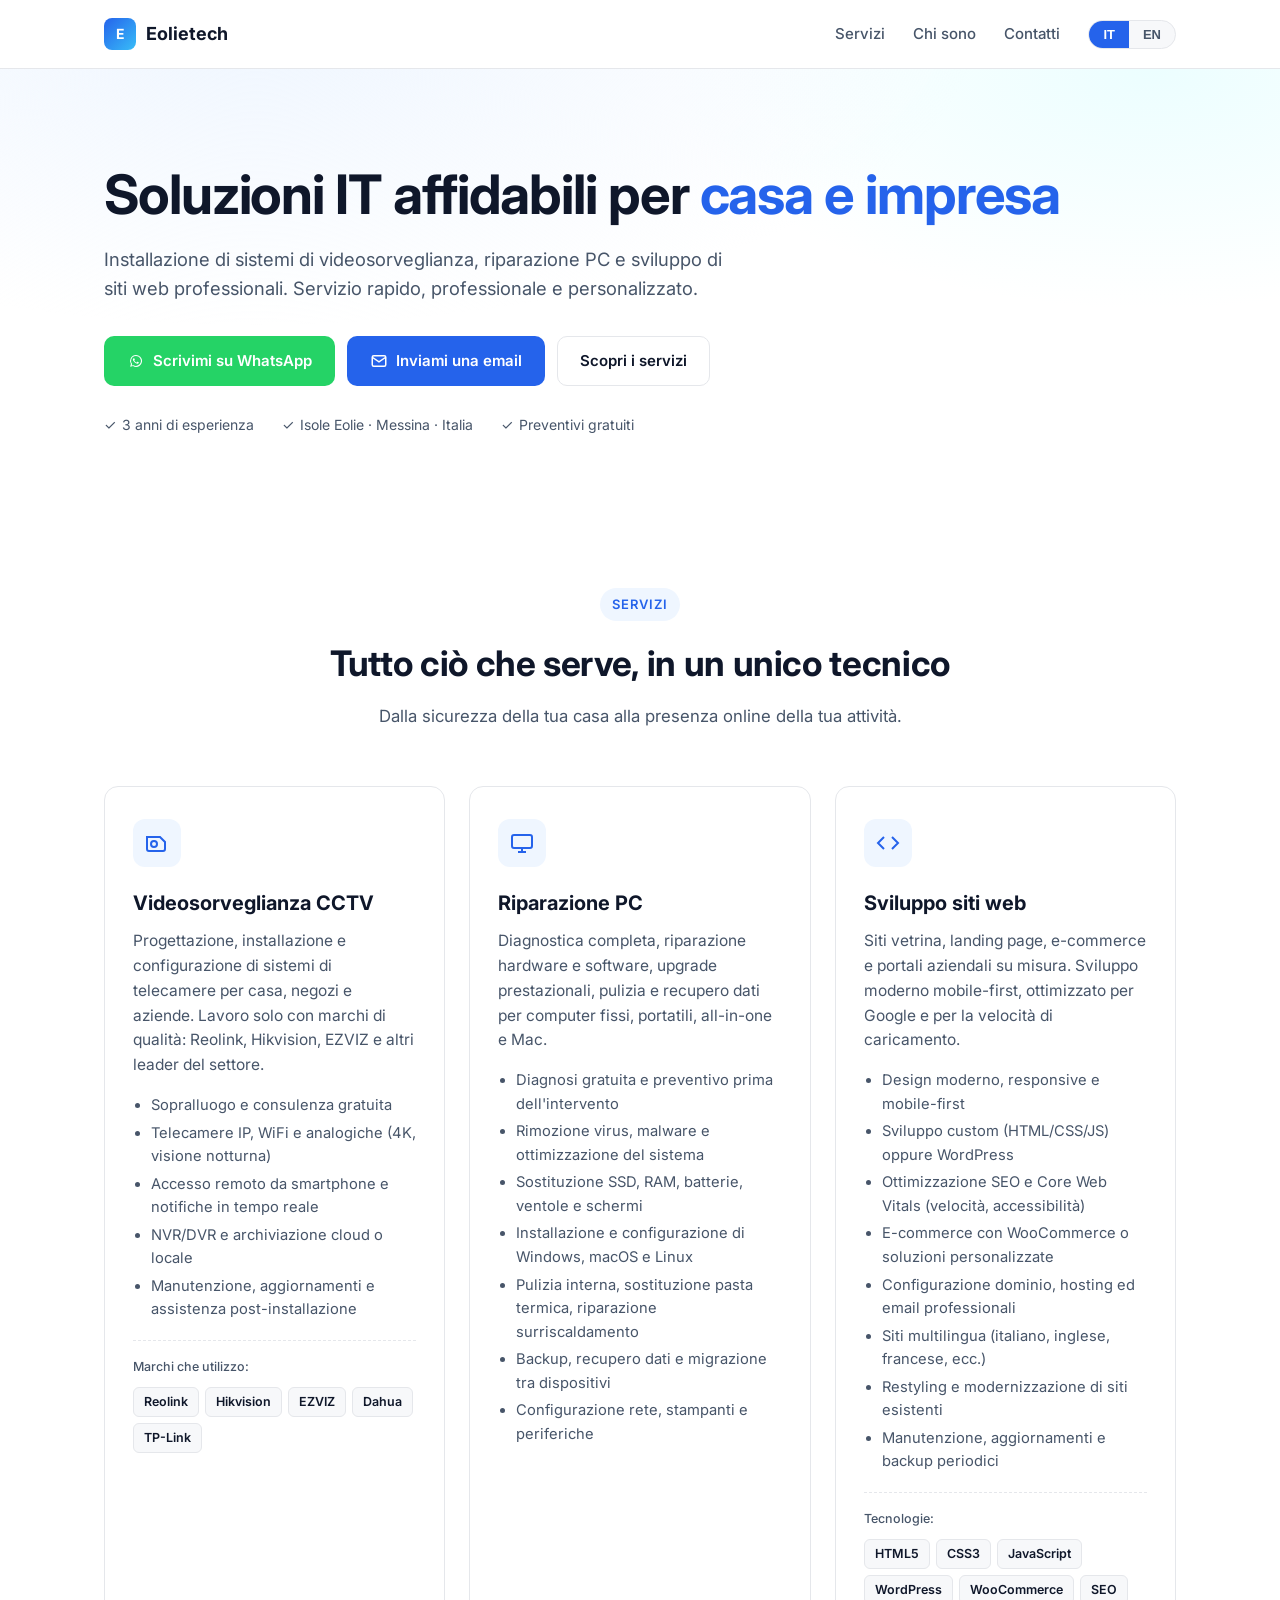
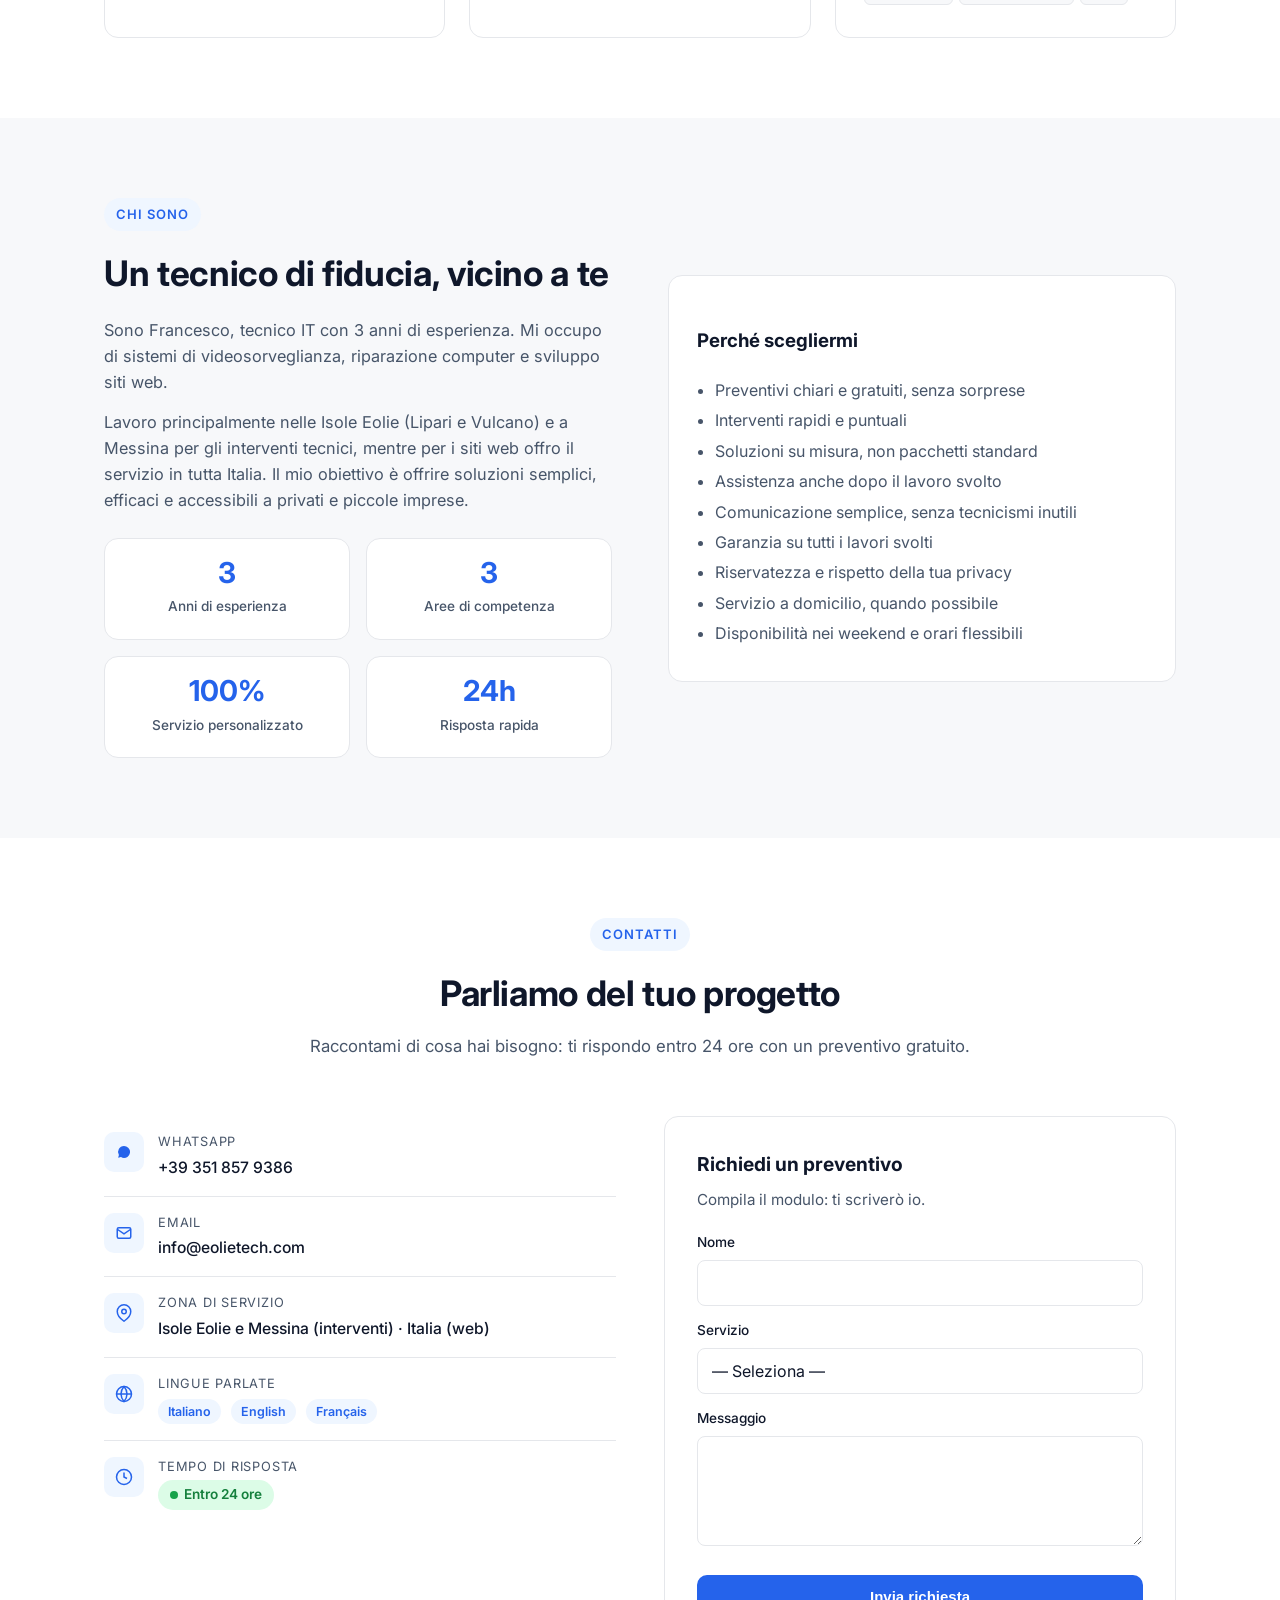
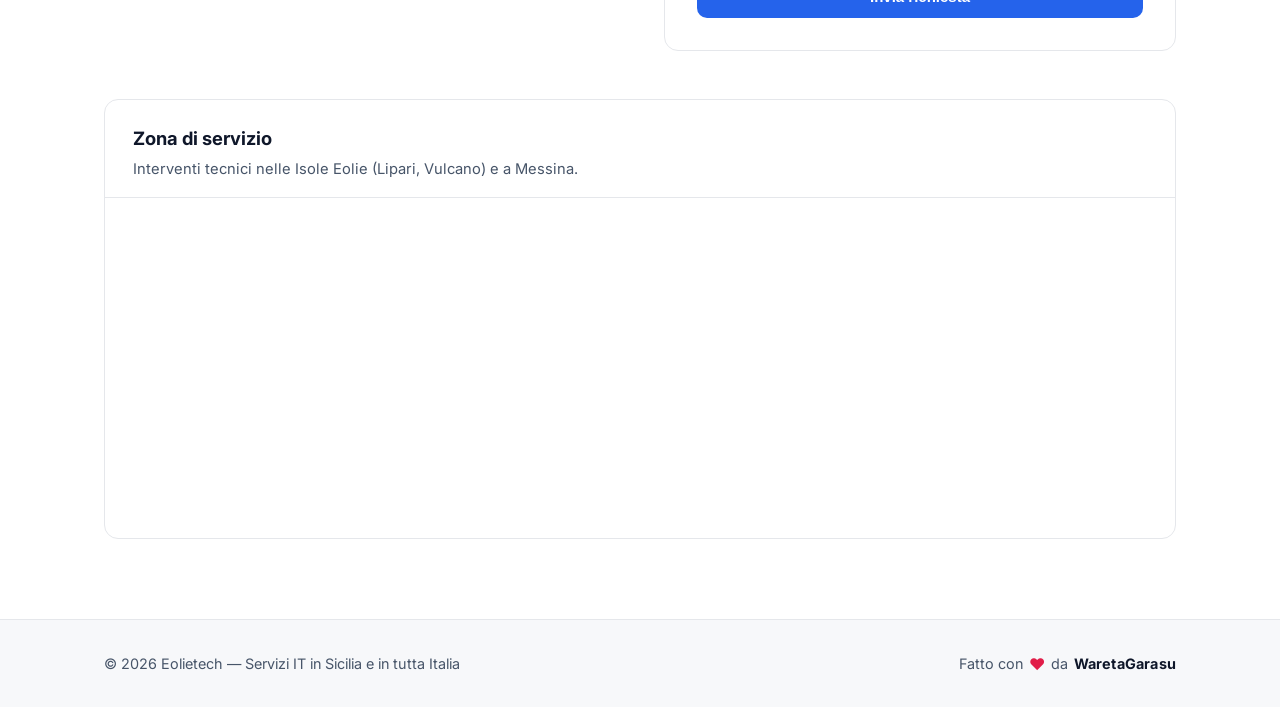
==== index.html @ 54c89a9a "navbar improvements and corrections" ====
<!doctype html>
<html lang="it">
    <head>
        <meta charset="UTF-8" />
        <meta
            name="viewport"
            content="width=device-width, initial-scale=1.0, viewport-fit=cover"
        />
        <meta name="theme-color" content="#ffffff" />
        <meta name="color-scheme" content="light" />
        <meta name="format-detection" content="telephone=no" />
        <meta name="apple-mobile-web-app-capable" content="yes" />
        <meta name="mobile-web-app-capable" content="yes" />
        <meta name="apple-mobile-web-app-status-bar-style" content="default" />
        <meta name="apple-mobile-web-app-title" content="Eolietech" />

        <link rel="canonical" href="https://eolietech.com/" />

        <!-- Open Graph / social previews -->
        <meta property="og:type" content="website" />
        <meta property="og:url" content="https://eolietech.com/" />
        <meta property="og:site_name" content="eolietech.com" />
        <meta property="og:title" content="Eolietech — Servizi IT" />
        <meta
            property="og:description"
            content="Videosorveglianza, riparazione PC e sviluppo siti web nelle Isole Eolie, a Messina e in tutta Italia."
        />
        <meta
            property="og:image"
            content="https://eolietech.com/source/img/icon-512.png"
        />
        <meta property="og:locale" content="it_IT" />
        <meta property="og:locale:alternate" content="en_US" />
        <meta name="twitter:card" content="summary" />
        <meta name="twitter:title" content="Eolietech — Servizi IT" />
        <meta
            name="twitter:description"
            content="CCTV, riparazione PC e sviluppo siti web nelle Isole Eolie, a Messina e in tutta Italia."
        />
        <meta
            name="twitter:image"
            content="https://eolietech.com/source/img/icon-512.png"
        />

        <title data-i18n="meta.title">
            Eolietech — CCTV, Riparazione PC e Siti Web
        </title>
        <meta
            name="description"
            data-i18n="meta.description"
            content="Servizi professionali di videosorveglianza, riparazione PC e sviluppo siti web nelle Isole Eolie, a Messina e in tutta Italia."
        />

        <link rel="preconnect" href="https://fonts.googleapis.com" />
        <link rel="preconnect" href="https://fonts.gstatic.com" crossorigin />
        <link
            href="https://fonts.googleapis.com/css2?family=Inter:wght@400;500;600;700&display=swap"
            rel="stylesheet"
        />

        <!-- Favicon -->
        <link rel="icon" type="image/svg+xml" href="source/img/favicon.svg" />
        <link
            rel="icon"
            type="image/png"
            sizes="32x32"
            href="source/img/favicon-32.png"
        />
        <link rel="shortcut icon" href="source/img/favicon.ico" />
        <link
            rel="apple-touch-icon"
            sizes="180x180"
            href="source/img/apple-touch-icon.png"
        />
        <link rel="manifest" href="source/site.webmanifest" />

        <link rel="stylesheet" href="source/style.css" />
    </head>
    <body>
        <noscript>
            <div class="noscript-banner">
                <strong>JavaScript disabilitato.</strong> Alcune funzioni (cambio
                lingua, menu mobile, modulo di contatto) non sono disponibili.
                Contattami direttamente su WhatsApp
                <a href="https://wa.me/393518579386">+39 351 857 9386</a> o via
                email
                <a href="mailto:info@eolietech.com">info@eolietech.com</a>.
                <span class="sep">·</span>
                <strong>JavaScript is disabled.</strong> Some features (language
                switcher, mobile menu, contact form) won't work. Reach me on
                WhatsApp at
                <a href="https://wa.me/393518579386">+39 351 857 9386</a> or
                email
                <a href="mailto:info@eolietech.com">info@eolietech.com</a>.
            </div>
        </noscript>
        <header>
            <div class="container nav">
                <a href="/" class="brand">
                    <span class="brand-mark">E</span>
                    <span data-i18n="brand.name">Eolietech</span>
                </a>
                <nav class="nav-links" id="navLinks">
                    <a href="#services" data-i18n="nav.services">Servizi</a>
                    <a href="#about" data-i18n="nav.about">Chi sono</a>
                    <a href="#contact" data-i18n="nav.contact">Contatti</a>
                    <div class="lang-toggle" role="group" aria-label="Language">
                        <button data-lang="it" class="active">IT</button>
                        <button data-lang="en">EN</button>
                    </div>
                </nav>
                <button
                    class="menu-toggle"
                    id="menuToggle"
                    aria-label="Menu"
                    aria-expanded="false"
                    aria-controls="navLinks"
                >
                    ☰
                </button>
            </div>
        </header>

        <!-- HERO -->
        <section class="hero">
            <div class="container">
                <h1>
                    <span data-i18n="hero.title1"
                        >Soluzioni IT affidabili per</span
                    >
                    <span class="accent" data-i18n="hero.title2"
                        >casa e impresa</span
                    >
                </h1>
                <p class="lead" data-i18n="hero.lead">
                    Installazione di sistemi di videosorveglianza, riparazione
                    PC e sviluppo di siti web professionali. Servizio rapido,
                    professionale e personalizzato.
                </p>
                <div class="hero-actions">
                    <a
                        href="https://wa.me/393518579386"
                        class="btn btn-whatsapp"
                        data-role="whatsapp-link"
                        target="_blank"
                        rel="noopener"
                    >
                        <svg
                            width="18"
                            height="18"
                            viewBox="0 0 24 24"
                            fill="currentColor"
                            aria-hidden="true"
                            focusable="false"
                        >
                            <path
                                d="M17.6 6.3A7.85 7.85 0 0 0 12 4a7.94 7.94 0 0 0-6.8 12l-1 3.7 3.8-1A7.94 7.94 0 0 0 12 19.9a7.94 7.94 0 0 0 5.6-13.6Zm-5.6 12.2a6.6 6.6 0 0 1-3.4-.9l-.2-.1-2.2.6.6-2.2-.2-.2A6.62 6.62 0 1 1 12 18.5Zm3.6-4.9c-.2-.1-1.2-.6-1.4-.6-.2-.1-.3-.1-.5.1l-.7.8c-.1.2-.3.2-.5.1a5.4 5.4 0 0 1-2.7-2.4c-.2-.4.2-.4.6-1.2.1-.1 0-.3 0-.4l-.6-1.4c-.1-.4-.3-.3-.4-.3h-.4a.7.7 0 0 0-.5.2 2.2 2.2 0 0 0-.7 1.6 3.8 3.8 0 0 0 .8 2 8.5 8.5 0 0 0 3.3 2.9c.5.2.8.3 1.1.4a2.6 2.6 0 0 0 1.2.1 2 2 0 0 0 1.3-.9 1.6 1.6 0 0 0 .1-.9c0-.1-.2-.2-.4-.2Z"
                            />
                        </svg>
                        <span data-i18n="hero.cta1">Scrivimi su WhatsApp</span>
                    </a>
                    <a href="mailto:info@eolietech.com" class="btn btn-primary">
                        <svg
                            width="18"
                            height="18"
                            viewBox="0 0 24 24"
                            fill="none"
                            stroke="currentColor"
                            stroke-width="2"
                            aria-hidden="true"
                            focusable="false"
                        >
                            <rect x="3" y="5" width="18" height="14" rx="2" />
                            <polyline points="3 7 12 13 21 7" />
                        </svg>
                        <span data-i18n="hero.cta3">Inviami una email</span>
                    </a>
                    <a
                        href="#services"
                        class="btn btn-secondary"
                        data-i18n="hero.cta2"
                        >Scopri i servizi</a
                    >
                </div>
                <div class="hero-meta">
                    <span
                        >✓
                        <span data-i18n="hero.meta1"
                            >3 anni di esperienza</span
                        ></span
                    >
                    <span
                        >✓
                        <span data-i18n="hero.meta2"
                            >Isole Eolie · Messina · Italia</span
                        ></span
                    >
                    <span
                        >✓
                        <span data-i18n="hero.meta3"
                            >Preventivi gratuiti</span
                        ></span
                    >
                </div>
            </div>
        </section>

        <!-- SERVICES -->
        <section id="services">
            <div class="container">
                <div class="section-head">
                    <span class="eyebrow" data-i18n="services.eyebrow"
                        >Servizi</span
                    >
                    <h2 data-i18n="services.title">
                        Tutto ciò che serve, in un unico tecnico
                    </h2>
                    <p data-i18n="services.subtitle">
                        Dalla sicurezza della tua casa alla presenza online
                        della tua attività.
                    </p>
                </div>

                <div class="services-grid">
                    <div class="service-card">
                        <div class="service-icon">
                            <svg
                                viewBox="0 0 24 24"
                                fill="none"
                                stroke="currentColor"
                                stroke-width="2"
                                aria-hidden="true"
                                focusable="false"
                            >
                                <path
                                    d="M2 6h13l5 5v7a2 2 0 0 1-2 2H4a2 2 0 0 1-2-2V6z"
                                />
                                <circle cx="9" cy="13" r="3" />
                            </svg>
                        </div>
                        <h3 data-i18n="services.cctv.title">
                            Videosorveglianza CCTV
                        </h3>
                        <p data-i18n="services.cctv.desc">
                            Progettazione, installazione e configurazione di
                            sistemi di telecamere per casa, negozi e aziende.
                            Lavoro solo con marchi di qualità: Reolink,
                            Hikvision, EZVIZ e altri leader del settore.
                        </p>
                        <ul>
                            <li data-i18n="services.cctv.li1">
                                Sopralluogo e consulenza gratuita
                            </li>
                            <li data-i18n="services.cctv.li2">
                                Telecamere IP, WiFi e analogiche (4K, visione
                                notturna)
                            </li>
                            <li data-i18n="services.cctv.li3">
                                Accesso remoto da smartphone e notifiche in
                                tempo reale
                            </li>
                            <li data-i18n="services.cctv.li4">
                                NVR/DVR e archiviazione cloud o locale
                            </li>
                            <li data-i18n="services.cctv.li5">
                                Manutenzione, aggiornamenti e assistenza
                                post-installazione
                            </li>
                        </ul>
                        <div class="brand-row">
                            <span
                                class="brand-label"
                                data-i18n="services.cctv.brands"
                                >Marchi che utilizzo:</span
                            >
                            <span class="brand-tag">Reolink</span>
                            <span class="brand-tag">Hikvision</span>
                            <span class="brand-tag">EZVIZ</span>
                            <span class="brand-tag">Dahua</span>
                            <span class="brand-tag">TP-Link</span>
                        </div>
                    </div>

                    <div class="service-card">
                        <div class="service-icon">
                            <svg
                                viewBox="0 0 24 24"
                                fill="none"
                                stroke="currentColor"
                                stroke-width="2"
                                aria-hidden="true"
                                focusable="false"
                            >
                                <rect
                                    x="2"
                                    y="4"
                                    width="20"
                                    height="13"
                                    rx="2"
                                />
                                <path d="M8 21h8M12 17v4" />
                            </svg>
                        </div>
                        <h3 data-i18n="services.pc.title">Riparazione PC</h3>
                        <p data-i18n="services.pc.desc">
                            Diagnostica completa, riparazione hardware e
                            software, upgrade prestazionali, pulizia e recupero
                            dati per computer fissi, portatili, all-in-one e
                            Mac.
                        </p>
                        <ul>
                            <li data-i18n="services.pc.li1">
                                Diagnosi gratuita e preventivo prima
                                dell'intervento
                            </li>
                            <li data-i18n="services.pc.li2">
                                Rimozione virus, malware e ottimizzazione del
                                sistema
                            </li>
                            <li data-i18n="services.pc.li3">
                                Sostituzione SSD, RAM, batterie, ventole e
                                schermi
                            </li>
                            <li data-i18n="services.pc.li4">
                                Installazione e configurazione di Windows, macOS
                                e Linux
                            </li>
                            <li data-i18n="services.pc.li5">
                                Pulizia interna, sostituzione pasta termica,
                                riparazione surriscaldamento
                            </li>
                            <li data-i18n="services.pc.li6">
                                Backup, recupero dati e migrazione tra
                                dispositivi
                            </li>
                            <li data-i18n="services.pc.li7">
                                Configurazione rete, stampanti e periferiche
                            </li>
                        </ul>
                    </div>

                    <div class="service-card">
                        <div class="service-icon">
                            <svg
                                viewBox="0 0 24 24"
                                fill="none"
                                stroke="currentColor"
                                stroke-width="2"
                                aria-hidden="true"
                                focusable="false"
                            >
                                <polyline points="16 18 22 12 16 6" />
                                <polyline points="8 6 2 12 8 18" />
                            </svg>
                        </div>
                        <h3 data-i18n="services.web.title">
                            Sviluppo siti web
                        </h3>
                        <p data-i18n="services.web.desc">
                            Siti vetrina, landing page, e-commerce e portali
                            aziendali su misura. Sviluppo moderno mobile-first,
                            ottimizzato per Google e per la velocità di
                            caricamento.
                        </p>
                        <ul>
                            <li data-i18n="services.web.li1">
                                Design moderno, responsive e mobile-first
                            </li>
                            <li data-i18n="services.web.li2">
                                Sviluppo custom (HTML/CSS/JS) oppure WordPress
                            </li>
                            <li data-i18n="services.web.li3">
                                Ottimizzazione SEO e Core Web Vitals (velocità,
                                accessibilità)
                            </li>
                            <li data-i18n="services.web.li4">
                                E-commerce con WooCommerce o soluzioni
                                personalizzate
                            </li>
                            <li data-i18n="services.web.li5">
                                Configurazione dominio, hosting ed email
                                professionali
                            </li>
                            <li data-i18n="services.web.li6">
                                Siti multilingua (italiano, inglese, francese,
                                ecc.)
                            </li>
                            <li data-i18n="services.web.li7">
                                Restyling e modernizzazione di siti esistenti
                            </li>
                            <li data-i18n="services.web.li8">
                                Manutenzione, aggiornamenti e backup periodici
                            </li>
                        </ul>
                        <div class="brand-row">
                            <span
                                class="brand-label"
                                data-i18n="services.web.tech"
                                >Tecnologie:</span
                            >
                            <span class="brand-tag">HTML5</span>
                            <span class="brand-tag">CSS3</span>
                            <span class="brand-tag">JavaScript</span>
                            <span class="brand-tag">WordPress</span>
                            <span class="brand-tag">WooCommerce</span>
                            <span class="brand-tag">SEO</span>
                        </div>
                    </div>
                </div>
            </div>
        </section>

        <!-- ABOUT -->
        <section id="about" class="about">
            <div class="container">
                <div class="about-grid">
                    <div class="about-text">
                        <span class="eyebrow" data-i18n="about.eyebrow"
                            >Chi sono</span
                        >
                        <h2 data-i18n="about.title">
                            Un tecnico di fiducia, vicino a te
                        </h2>
                        <p data-i18n="about.p1">
                            Sono Francesco, tecnico IT con 3 anni di esperienza.
                            Mi occupo di sistemi di videosorveglianza,
                            riparazione computer e sviluppo siti web.
                        </p>
                        <p data-i18n="about.p2">
                            Lavoro principalmente nelle Isole Eolie (Lipari e
                            Vulcano) e a Messina per gli interventi tecnici,
                            mentre per i siti web offro il servizio in tutta
                            Italia. Il mio obiettivo è offrire soluzioni
                            semplici, efficaci e accessibili a privati e piccole
                            imprese.
                        </p>
                        <div class="stats">
                            <div class="stat-card">
                                <span class="num">3</span>
                                <span class="label" data-i18n="about.stat1"
                                    >Anni di esperienza</span
                                >
                            </div>
                            <div class="stat-card">
                                <span class="num">3</span>
                                <span class="label" data-i18n="about.stat2"
                                    >Aree di competenza</span
                                >
                            </div>
                            <div class="stat-card">
                                <span class="num">100%</span>
                                <span class="label" data-i18n="about.stat3"
                                    >Servizio personalizzato</span
                                >
                            </div>
                            <div class="stat-card">
                                <span class="num">24h</span>
                                <span class="label" data-i18n="about.stat4"
                                    >Risposta rapida</span
                                >
                            </div>
                        </div>
                    </div>
                    <div>
                        <div class="about-why-card">
                            <h3 data-i18n="about.why.title">
                                Perché scegliermi
                            </h3>
                            <ul>
                                <li data-i18n="about.why.li1">
                                    Preventivi chiari e gratuiti, senza sorprese
                                </li>
                                <li data-i18n="about.why.li2">
                                    Interventi rapidi e puntuali
                                </li>
                                <li data-i18n="about.why.li3">
                                    Soluzioni su misura, non pacchetti standard
                                </li>
                                <li data-i18n="about.why.li4">
                                    Assistenza anche dopo il lavoro svolto
                                </li>
                                <li data-i18n="about.why.li5">
                                    Comunicazione semplice, senza tecnicismi
                                    inutili
                                </li>
                                <li data-i18n="about.why.li6">
                                    Garanzia su tutti i lavori svolti
                                </li>
                                <li data-i18n="about.why.li7">
                                    Riservatezza e rispetto della tua privacy
                                </li>
                                <li data-i18n="about.why.li8">
                                    Servizio a domicilio, quando possibile
                                </li>
                                <li data-i18n="about.why.li9">
                                    Disponibilità nei weekend e orari flessibili
                                </li>
                            </ul>
                        </div>
                    </div>
                </div>
            </div>
        </section>

        <!-- CONTACT -->
        <section id="contact">
            <div class="container">
                <div class="section-head">
                    <span class="eyebrow" data-i18n="contact.eyebrow"
                        >Contatti</span
                    >
                    <h2 data-i18n="contact.title">Parliamo del tuo progetto</h2>
                    <p data-i18n="contact.subtitle">
                        Raccontami di cosa hai bisogno: ti rispondo entro 24 ore
                        con un preventivo gratuito.
                    </p>
                </div>

                <div class="contact-wrapper">
                    <div class="contact-info">
                        <ul>
                            <li>
                                <div class="icon">
                                    <svg
                                        viewBox="0 0 24 24"
                                        fill="currentColor"
                                        aria-hidden="true"
                                        focusable="false"
                                    >
                                        <path
                                            d="M17.6 6.3A7.85 7.85 0 0 0 12 4a7.94 7.94 0 0 0-6.8 12l-1 3.7 3.8-1A7.94 7.94 0 0 0 12 19.9a7.94 7.94 0 0 0 5.6-13.6Z"
                                        />
                                    </svg>
                                </div>
                                <div>
                                    <div class="label">WhatsApp</div>
                                    <div class="value">
                                        <a
                                            href="https://wa.me/393518579386"
                                            data-role="whatsapp-link"
                                            target="_blank"
                                            rel="noopener"
                                            >+39 351 857 9386</a
                                        >
                                    </div>
                                </div>
                            </li>
                            <li>
                                <div class="icon">
                                    <svg
                                        viewBox="0 0 24 24"
                                        fill="none"
                                        stroke="currentColor"
                                        stroke-width="2"
                                        aria-hidden="true"
                                        focusable="false"
                                    >
                                        <rect
                                            x="3"
                                            y="5"
                                            width="18"
                                            height="14"
                                            rx="2"
                                        />
                                        <polyline points="3 7 12 13 21 7" />
                                    </svg>
                                </div>
                                <div>
                                    <div class="label">Email</div>
                                    <div class="value">
                                        <a href="mailto:info@eolietech.com"
                                            >info@eolietech.com</a
                                        >
                                    </div>
                                </div>
                            </li>
                            <li>
                                <div class="icon">
                                    <svg
                                        viewBox="0 0 24 24"
                                        fill="none"
                                        stroke="currentColor"
                                        stroke-width="2"
                                        aria-hidden="true"
                                        focusable="false"
                                    >
                                        <path
                                            d="M21 10c0 7-9 13-9 13s-9-6-9-13a9 9 0 0 1 18 0z"
                                        />
                                        <circle cx="12" cy="10" r="3" />
                                    </svg>
                                </div>
                                <div>
                                    <div
                                        class="label"
                                        data-i18n="contact.area.label"
                                    >
                                        Zona di servizio
                                    </div>
                                    <div
                                        class="value"
                                        data-i18n="contact.area.value"
                                    >
                                        Isole Eolie e Messina (interventi) ·
                                        Italia (web)
                                    </div>
                                </div>
                            </li>
                            <li>
                                <div class="icon">
                                    <svg
                                        viewBox="0 0 24 24"
                                        fill="none"
                                        stroke="currentColor"
                                        stroke-width="2"
                                        aria-hidden="true"
                                        focusable="false"
                                    >
                                        <circle cx="12" cy="12" r="10" />
                                        <line x1="2" y1="12" x2="22" y2="12" />
                                        <path
                                            d="M12 2a15.3 15.3 0 0 1 4 10 15.3 15.3 0 0 1-4 10 15.3 15.3 0 0 1-4-10 15.3 15.3 0 0 1 4-10z"
                                        />
                                    </svg>
                                </div>
                                <div>
                                    <div
                                        class="label"
                                        data-i18n="contact.languages.label"
                                    >
                                        Lingue parlate
                                    </div>
                                    <div class="value">
                                        <span class="lang-pill">Italiano</span>
                                        <span class="lang-pill">English</span>
                                        <span class="lang-pill">Français</span>
                                    </div>
                                </div>
                            </li>
                            <li>
                                <div class="icon">
                                    <svg
                                        viewBox="0 0 24 24"
                                        fill="none"
                                        stroke="currentColor"
                                        stroke-width="2"
                                        aria-hidden="true"
                                        focusable="false"
                                    >
                                        <circle cx="12" cy="12" r="10" />
                                        <polyline points="12 6 12 12 16 14" />
                                    </svg>
                                </div>
                                <div>
                                    <div
                                        class="label"
                                        data-i18n="contact.response.label"
                                    >
                                        Tempo di risposta
                                    </div>
                                    <div class="value">
                                        <span
                                            class="response-badge"
                                            data-i18n="contact.response.value"
                                            >Entro 24 ore</span
                                        >
                                    </div>
                                </div>
                            </li>
                        </ul>
                    </div>

                    <form class="contact-form" id="contactForm">
                        <h3 data-i18n="contact.form.title">
                            Richiedi un preventivo
                        </h3>
                        <p data-i18n="contact.form.subtitle">
                            Compila il modulo: ti scriverò io.
                        </p>
                        <div class="form-row">
                            <label for="name" data-i18n="contact.form.name"
                                >Nome</label
                            >
                            <input
                                id="name"
                                name="name"
                                type="text"
                                autocomplete="name"
                                autocapitalize="words"
                                enterkeyhint="next"
                                required
                            />
                        </div>
                        <div class="form-row">
                            <label
                                for="service"
                                data-i18n="contact.form.service"
                                >Servizio</label
                            >
                            <select id="service" name="service" required>
                                <option
                                    value=""
                                    data-i18n="contact.form.choose"
                                >
                                    — Seleziona —
                                </option>
                                <option
                                    value="cctv"
                                    data-i18n="services.cctv.title"
                                >
                                    Videosorveglianza CCTV
                                </option>
                                <option
                                    value="pc"
                                    data-i18n="services.pc.title"
                                >
                                    Riparazione PC
                                </option>
                                <option
                                    value="web"
                                    data-i18n="services.web.title"
                                >
                                    Sviluppo siti web
                                </option>
                                <option
                                    value="other"
                                    data-i18n="contact.form.other"
                                >
                                    Altro
                                </option>
                            </select>
                        </div>
                        <div class="form-row">
                            <label
                                for="message"
                                data-i18n="contact.form.message"
                                >Messaggio</label
                            >
                            <textarea
                                id="message"
                                name="message"
                                autocapitalize="sentences"
                                enterkeyhint="send"
                                required
                            ></textarea>
                        </div>
                        <button
                            type="submit"
                            class="btn btn-primary form-submit"
                            data-i18n="contact.form.send"
                        >
                            Invia richiesta
                        </button>
                    </form>
                </div>

                <!-- Service area map -->
                <div class="map-wrapper">
                    <div class="map-header">
                        <h3 data-i18n="contact.map.title">Zona di servizio</h3>
                        <p data-i18n="contact.map.subtitle">
                            Interventi tecnici nelle Isole Eolie (Lipari,
                            Vulcano) e a Messina.
                        </p>
                    </div>
                    <iframe
                        src="https://maps.google.com/maps?ll=38.44,14.96&z=11&t=m&output=embed"
                        width="100%"
                        height="340"
                        style="border: 0"
                        loading="lazy"
                        referrerpolicy="no-referrer-when-downgrade"
                        title="Lipari and Vulcano service area map"
                        allowfullscreen
                    ></iframe>
                </div>
            </div>
        </section>

        <footer>
            <div class="container footer-content">
                <div>
                    © <span id="year"></span>
                    <span data-i18n="brand.name">Eolietech</span> —
                    <span data-i18n="footer.tagline"
                        >Servizi IT in Sicilia e in tutta Italia</span
                    >
                </div>
                <div class="footer-signature">
                    <span data-i18n="footer.built">Fatto con</span>
                    <span class="heart" aria-hidden="true">❤️</span>
                    <span data-i18n="footer.builtBy">da</span>
                    <strong class="signature">
                        <a
                            href="https://waretagarasu.com"
                            target="_blank"
                            rel="noopener"
                            >WaretaGarasu</a
                        >
                    </strong>
                </div>
            </div>
        </footer>

        <button
            class="scroll-top"
            id="scrollTop"
            type="button"
            aria-label="Torna su"
            data-i18n-aria="nav.scrollTop"
        >
            <svg viewBox="0 0 24 24" aria-hidden="true" focusable="false">
                <polyline points="6 14 12 8 18 14" />
            </svg>
        </button>
        <script src="source/script.js"></script>
    </body>
</html>
                                                                     
---- source/style.css ----
:root {
  --bg: #ffffff;
  --bg-soft: #f7f8fa;
  --text: #0f172a;
  --text-muted: #475569;
  --border: #e5e7eb;
  --accent: #2563eb;
  --accent-hover: #1d4ed8;
  --accent-soft: #eff6ff;
  --success: #16a34a;
  --shadow: 0 1px 2px rgba(15, 23, 42, 0.04), 0 8px 24px rgba(15, 23, 42, 0.06);
  --radius: 14px;
  --max-width: 1120px;
}

* { box-sizing: border-box; }

html {
  scroll-behavior: smooth;
  -webkit-text-size-adjust: 100%;
  text-size-adjust: 100%;
}

body {
  margin: 0;
  font-family: 'Inter', -apple-system, BlinkMacSystemFont, 'Segoe UI', Roboto, sans-serif;
  color: var(--text);
  background: var(--bg);
  line-height: 1.6;
  min-height: 100vh;
  display: flex;
  flex-direction: column;
  -webkit-font-smoothing: antialiased;
  text-rendering: optimizeLegibility;
  overflow-x: hidden;
}

/* Lock body scroll when mobile menu is open */
body.menu-open { overflow: hidden; }

a, button, .btn, input, select, textarea, .lang-toggle button, .menu-toggle, .service-card {
  -webkit-tap-highlight-color: transparent;
  touch-action: manipulation;
}

a { color: var(--accent); text-decoration: none; }
a:hover { color: var(--accent-hover); }

.container {
  max-width: var(--max-width);
  margin: 0 auto;
  padding: 0 24px;
  padding-left: max(24px, env(safe-area-inset-left));
  padding-right: max(24px, env(safe-area-inset-right));
}

/* ---------- Header ---------- */
header {
  position: sticky;
  top: 0;
  z-index: 50;
  background: #ffffff;
  border-bottom: 1px solid var(--border);
}

.nav {
  position: relative;
  display: flex;
  align-items: center;
  justify-content: space-between;
  height: 68px;
}

.brand {
  display: flex;
  align-items: center;
  gap: 10px;
  font-weight: 700;
  font-size: 18px;
  color: var(--text);
}

.brand-mark {
  width: 32px;
  height: 32px;
  border-radius: 8px;
  background: linear-gradient(135deg, var(--accent), #38bdf8);
  display: grid;
  place-items: center;
  color: #fff;
  font-weight: 700;
  font-size: 14px;
}

.nav-links {
  display: flex;
  gap: 28px;
  align-items: center;
}

.nav-links a {
  color: var(--text-muted);
  font-size: 15px;
  font-weight: 500;
}
.nav-links a:hover { color: var(--text); }

.lang-toggle {
  display: inline-flex;
  border: 1px solid var(--border);
  border-radius: 999px;
  overflow: hidden;
  background: var(--bg-soft);
}
.lang-toggle button {
  border: 0;
  background: transparent;
  padding: 6px 14px;
  font-size: 13px;
  font-weight: 600;
  color: var(--text-muted);
  cursor: pointer;
  transition: all .15s ease;
}
.lang-toggle button.active {
  background: var(--accent);
  color: #fff;
}

.menu-toggle {
  display: none;
  background: none;
  border: 0;
  font-size: 24px;
  cursor: pointer;
  color: var(--text);
}

/* ---------- Scroll to top button ---------- */
.scroll-top {
  position: fixed;
  right: 20px;
  bottom: max(20px, env(safe-area-inset-bottom) + 10px);
  width: 44px;
  height: 44px;
  border-radius: 50%;
  border: 0;
  background: linear-gradient(135deg, var(--accent), #38bdf8);
  color: #fff;
  display: grid;
  place-items: center;
  cursor: pointer;
  box-shadow: 0 8px 20px rgba(37, 99, 235, 0.35);
  opacity: 0;
  transform: translateY(12px);
  pointer-events: none;
  transition: opacity .2s ease, transform .2s ease, background .2s ease;
  z-index: 45;
}
.scroll-top.visible {
  opacity: 1;
  transform: translateY(0);
  pointer-events: auto;
}
/* Hide scroll-top while the mobile menu is open */
body.menu-open .scroll-top {
  opacity: 0;
  transform: translateY(12px);
  pointer-events: none;
}
.scroll-top:hover {
  background: linear-gradient(135deg, var(--accent-hover), #0ea5e9);
}
.scroll-top:focus-visible {
  outline: 2px solid var(--accent);
  outline-offset: 3px;
}
.scroll-top svg {
  width: 20px;
  height: 20px;
  stroke: #fff;
  stroke-width: 2.5;
  fill: none;
  stroke-linecap: round;
  stroke-linejoin: round;
}

/* ---------- Hero ---------- */
.hero {
  padding: 96px 0 72px;
  background:
    radial-gradient(1200px 500px at 20% -10%, var(--accent-soft), transparent 60%),
    radial-gradient(800px 400px at 90% 0%, #ecfeff, transparent 60%);
}

.hero h1 {
  font-size: clamp(2rem, 4.5vw, 3.4rem);
  line-height: 1.1;
  margin: 0 0 20px;
  letter-spacing: -0.02em;
}
.hero h1 .accent { color: var(--accent); }

.hero p.lead {
  font-size: 1.15rem;
  color: var(--text-muted);
  max-width: 640px;
  margin: 0 0 32px;
}

.hero-actions {
  display: flex;
  gap: 12px;
  flex-wrap: wrap;
}

.btn {
  display: inline-flex;
  align-items: center;
  gap: 8px;
  padding: 12px 22px;
  border-radius: 10px;
  font-weight: 600;
  font-size: 15px;
  cursor: pointer;
  transition: all .15s ease;
  border: 1px solid transparent;
}
.btn-primary {
  background: var(--accent);
  color: #fff;
}
.btn-primary:hover { background: var(--accent-hover); color: #fff; }
.btn-secondary {
  background: #fff;
  color: var(--text);
  border-color: var(--border);
}
.btn-secondary:hover { border-color: var(--text-muted); }
.btn-whatsapp {
  background: #25D366;
  color: #fff;
}
.btn-whatsapp:hover { background: #1ebe57; color: #fff; }

/* tap feedback */
.btn:active { transform: scale(0.97); }
.lang-toggle button:active { opacity: 0.85; }

.hero-meta {
  margin-top: 28px;
  display: flex;
  gap: 28px;
  flex-wrap: wrap;
  color: var(--text-muted);
  font-size: 14px;
}
.hero-meta span { display: inline-flex; align-items: center; gap: 6px; }

/* ---------- Sections ---------- */
section { padding: 80px 0; }

.section-head {
  text-align: center;
  max-width: 680px;
  margin: 0 auto 56px;
}
.eyebrow {
  display: inline-block;
  font-size: 13px;
  font-weight: 600;
  text-transform: uppercase;
  letter-spacing: 0.08em;
  color: var(--accent);
  background: var(--accent-soft);
  padding: 6px 12px;
  border-radius: 999px;
  margin-bottom: 14px;
}
.section-head h2 {
  font-size: clamp(1.6rem, 3vw, 2.2rem);
  margin: 0 0 12px;
  letter-spacing: -0.01em;
}
.section-head p {
  color: var(--text-muted);
  margin: 0;
  font-size: 1.05rem;
}

/* ---------- Services ---------- */
.services-grid {
  display: grid;
  grid-template-columns: repeat(auto-fit, minmax(280px, 1fr));
  gap: 24px;
}
.service-card {
  background: #fff;
  border: 1px solid var(--border);
  border-radius: var(--radius);
  padding: 32px 28px;
  transition: all .2s ease;
}
.service-card:hover {
  transform: translateY(-4px);
  box-shadow: var(--shadow);
  border-color: var(--accent);
}
.service-icon {
  width: 48px;
  height: 48px;
  border-radius: 12px;
  background: var(--accent-soft);
  color: var(--accent);
  display: grid;
  place-items: center;
  margin-bottom: 20px;
}
.service-icon svg { width: 24px; height: 24px; }
.service-card h3 {
  font-size: 1.25rem;
  margin: 0 0 10px;
}
.service-card p {
  color: var(--text-muted);
  margin: 0 0 16px;
  font-size: 0.97rem;
}
.service-card ul {
  margin: 0;
  padding-left: 18px;
  color: var(--text-muted);
  font-size: 0.92rem;
}
.service-card ul li { margin-bottom: 4px; }

/* ---------- About ---------- */
.about { background: var(--bg-soft); }
.about-grid {
  display: grid;
  grid-template-columns: 1fr 1fr;
  gap: 56px;
  align-items: center;
}
.about-text h2 {
  font-size: clamp(1.6rem, 3vw, 2.2rem);
  margin: 0 0 16px;
  letter-spacing: -0.01em;
}
.about-text p {
  color: var(--text-muted);
  margin: 0 0 14px;
  font-size: 1.02rem;
}
.stats {
  display: grid;
  grid-template-columns: repeat(2, 1fr);
  gap: 16px;
  margin-top: 24px;
}
.stat-card {
  background: #fff;
  border: 1px solid var(--border);
  border-radius: var(--radius);
  padding: 20px;
  text-align: center;
}
.stat-card .num {
  font-size: 1.8rem;
  font-weight: 700;
  color: var(--accent);
  display: block;
  line-height: 1;
  margin-bottom: 6px;
}
.stat-card .label {
  font-size: 0.85rem;
  color: var(--text-muted);
  font-weight: 500;
}

.about-why-card {
  background: #fff;
  border: 1px solid var(--border);
  border-radius: var(--radius);
  padding: 32px 28px;
  transition: all .2s ease;
}
.about-why-card ul {
  padding-left: 18px;
  color: var(--text-muted);
  line-height: 1.9;
  margin: 0;
}

/* ---------- Contact ---------- */
.contact-wrapper {
  display: grid;
  grid-template-columns: 1fr 1fr;
  gap: 48px;
}
.contact-info ul {
  list-style: none;
  padding: 0;
  margin: 0;
}
.contact-info li {
  display: flex;
  gap: 14px;
  padding: 16px 0;
  border-bottom: 1px solid var(--border);
}
.contact-info li:last-child { border-bottom: 0; }
.contact-info .icon {
  width: 40px;
  height: 40px;
  border-radius: 10px;
  background: var(--accent-soft);
  color: var(--accent);
  display: grid;
  place-items: center;
  flex-shrink: 0;
}
.contact-info .icon svg { width: 18px; height: 18px; }
.contact-info .label {
  font-size: 0.8rem;
  color: var(--text-muted);
  text-transform: uppercase;
  letter-spacing: 0.06em;
  margin-bottom: 2px;
}
.contact-info .value {
  font-size: 0.98rem;
  color: var(--text);
  font-weight: 500;
}
.contact-info .value a { color: var(--text); }
.contact-info .value a:hover { color: var(--accent); }

.lang-pill {
  display: inline-block;
  background: var(--accent-soft);
  color: var(--accent);
  font-size: 0.78rem;
  font-weight: 600;
  padding: 3px 10px;
  border-radius: 999px;
  margin-right: 6px;
  margin-top: 2px;
}

.response-badge {
  display: inline-flex;
  align-items: center;
  gap: 6px;
  background: #dcfce7;
  color: #15803d;
  font-size: 0.85rem;
  font-weight: 600;
  padding: 4px 12px;
  border-radius: 999px;
}
.response-badge::before {
  content: "";
  width: 8px;
  height: 8px;
  border-radius: 50%;
  background: #16a34a;
  display: inline-block;
  box-shadow: 0 0 0 0 rgba(22, 163, 74, 0.6);
  animation: pulse 2s infinite;
}
@keyframes pulse {
  0% { box-shadow: 0 0 0 0 rgba(22, 163, 74, 0.6); }
  70% { box-shadow: 0 0 0 8px rgba(22, 163, 74, 0); }
  100% { box-shadow: 0 0 0 0 rgba(22, 163, 74, 0); }
}

/* ---------- Service area map ---------- */
.map-wrapper {
  margin-top: 48px;
  background: #fff;
  border: 1px solid var(--border);
  border-radius: var(--radius);
  overflow: hidden;
}
.map-header {
  padding: 24px 28px 16px;
  border-bottom: 1px solid var(--border);
}
.map-header h3 {
  margin: 0 0 4px;
  font-size: 1.15rem;
}
.map-header p {
  margin: 0;
  color: var(--text-muted);
  font-size: 0.92rem;
}
.map-wrapper iframe {
  display: block;
  filter: grayscale(20%) contrast(1.05);
}

/* ---------- Brand tags (services) ---------- */
.brand-row {
  margin-top: 18px;
  padding-top: 16px;
  border-top: 1px dashed var(--border);
  display: flex;
  flex-wrap: wrap;
  gap: 6px;
  align-items: center;
}
.brand-label {
  font-size: 0.78rem;
  color: var(--text-muted);
  font-weight: 500;
  margin-right: 4px;
  width: 100%;
  margin-bottom: 4px;
}
.brand-tag {
  display: inline-block;
  background: var(--bg-soft);
  border: 1px solid var(--border);
  color: var(--text);
  font-size: 0.78rem;
  font-weight: 600;
  padding: 4px 10px;
  border-radius: 6px;
}

.contact-form {
  background: #fff;
  border: 1px solid var(--border);
  border-radius: var(--radius);
  padding: 32px;
}
.contact-form h3 {
  margin: 0 0 8px;
  font-size: 1.2rem;
}
.contact-form p {
  color: var(--text-muted);
  margin: 0 0 20px;
  font-size: 0.95rem;
}
.form-row {
  margin-bottom: 14px;
}
.form-row label {
  display: block;
  font-size: 0.85rem;
  font-weight: 500;
  color: var(--text);
  margin-bottom: 6px;
}
.form-row input,
.form-row textarea,
.form-row select {
  width: 100%;
  padding: 12px 14px;
  border: 1px solid var(--border);
  border-radius: 8px;
  font-family: inherit;
  font-size: 16px; /* 16px prevents iOS auto-zoom on focus */
  background: #fff;
  color: var(--text);
  transition: border-color .15s ease;
  -webkit-appearance: none;
  appearance: none;
  min-height: 44px; /* WCAG touch-target minimum */
}
.form-row input:focus,
.form-row textarea:focus,
.form-row select:focus {
  outline: 0;
  border-color: var(--accent);
  box-shadow: 0 0 0 3px var(--accent-soft);
}
.form-row textarea { min-height: 110px; resize: vertical; }
.form-submit {
  width: 100%;
  justify-content: center;
  margin-top: 8px;
}

/* ---------- 404 page ---------- */
.notfound {
  padding: 96px 0 96px;
  text-align: center;
  background:
    radial-gradient(1200px 500px at 50% -10%, var(--accent-soft), transparent 60%);
}
.notfound .code {
  font-size: clamp(5rem, 18vw, 10rem);
  font-weight: 800;
  line-height: 1;
  letter-spacing: -0.04em;
  background: linear-gradient(135deg, var(--accent), #38bdf8);
  -webkit-background-clip: text;
  background-clip: text;
  -webkit-text-fill-color: transparent;
  margin: 0 0 8px;
}
.notfound h1 {
  font-size: clamp(1.6rem, 3.5vw, 2.4rem);
  margin: 0 0 14px;
  letter-spacing: -0.01em;
}
.notfound p.lead {
  color: var(--text-muted);
  font-size: 1.1rem;
  max-width: 560px;
  margin: 0 auto 32px;
}
.notfound .hero-actions { justify-content: center; }

/* ---------- Footer ---------- */
footer {
  margin-top: auto; /* sticky footer — pushes down when content is short */
  border-top: 1px solid var(--border);
  padding: 32px 0;
  background: var(--bg-soft);
}
.footer-content {
  display: flex;
  justify-content: space-between;
  align-items: center;
  flex-wrap: wrap;
  gap: 16px;
  color: var(--text-muted);
  font-size: 0.9rem;
}

.footer-signature {
  display: inline-flex;
  align-items: center;
  gap: 6px;
}
.footer-signature .heart {
  color: #e11d48;
  font-size: 1rem;
  line-height: 1;
}
.signature {
  font-weight: 700;
  color: var(--text);
  letter-spacing: 0.2px;
  line-height: 1;
}
.signature a {
  color: inherit;
  text-decoration: none;
  transition: color .15s ease;
}
.signature a:hover,
.signature a:focus-visible {
  color: var(--accent);
}
.signature a:focus-visible {
  outline: 2px solid var(--accent);
  outline-offset: 2px;
  border-radius: 2px;
}

/* ---------- Responsive — Tablet / Small laptops ---------- */
@media (max-width: 820px) {
  .nav-links {
    display: flex;
    flex-direction: column;
    position: fixed;
    top: 68px;
    left: 0;
    right: 0;
    bottom: 0;
    background: #fff;
    padding: 4px 24px 32px;
    gap: 0;
    box-shadow: 0 12px 28px rgba(15, 23, 42, 0.08);
    overflow-y: auto;
    overscroll-behavior: contain;
    z-index: 51;
    /* Animation: fade + slight slide down */
    opacity: 0;
    transform: translateY(-8px);
    visibility: hidden;
    pointer-events: none;
    transition:
      opacity .22s ease,
      transform .22s ease,
      visibility 0s linear .22s;
  }
  .nav-links.open {
    opacity: 1;
    transform: translateY(0);
    visibility: visible;
    pointer-events: auto;
    transition:
      opacity .22s ease,
      transform .22s ease,
      visibility 0s linear 0s;
  }
  .nav-links a {
    position: relative;
    padding: 18px 0 18px 14px;
    font-size: 17px;
    font-weight: 500;
    color: var(--text);
    letter-spacing: -0.005em;
    border-bottom: 1px solid var(--border);
    /* Staggered entrance: start hidden + offset, fade + slide in */
    opacity: 0;
    transform: translateY(-6px);
    transition:
      opacity .25s ease,
      transform .25s ease,
      color .15s ease,
      background-color .15s ease;
  }
  .nav-links a::before {
    content: "";
    position: absolute;
    left: 0;
    top: 50%;
    transform: translateY(-50%);
    width: 3px;
    height: 0;
    background: var(--accent);
    border-radius: 2px;
    transition: height .2s ease;
  }
  .nav-links a:hover,
  .nav-links a:active {
    color: var(--accent);
  }
  .nav-links a:hover::before,
  .nav-links a:active::before {
    height: 22px;
  }
  .nav-links a:last-of-type { border-bottom: 0; }
  .nav-links .lang-toggle {
    align-self: stretch;
    margin-top: auto;
    border-radius: 999px;
    height: 52px;
    /* Staggered entrance */
    opacity: 0;
    transform: translateY(-6px);
    transition: opacity .25s ease, transform .25s ease;
  }
  .nav-links .lang-toggle button {
    flex: 1;
    padding: 0;
    font-size: 15px;
    min-height: 52px;
  }
  /* When menu opens: items cascade in */
  .nav-links.open a,
  .nav-links.open .lang-toggle {
    opacity: 1;
    transform: translateY(0);
  }
  .nav-links.open a:nth-of-type(1) { transition-delay: .08s, .08s, 0s, 0s; }
  .nav-links.open a:nth-of-type(2) { transition-delay: .14s, .14s, 0s, 0s; }
  .nav-links.open a:nth-of-type(3) { transition-delay: .20s, .20s, 0s, 0s; }
  .nav-links.open .lang-toggle    { transition-delay: .26s, .26s; }
  .menu-toggle {
    display: block;
    transition:
      transform .3s ease,
      border-color .15s ease,
      background-color .15s ease;
  }
  .menu-toggle[aria-expanded="true"] {
    transform: rotate(90deg);
    border: 1px solid var(--border);
    border-radius: 10px;
    padding: 2px 10px;
    font-size: 22px;
    line-height: 1;
  }
  .about-grid,
  .contact-wrapper {
    grid-template-columns: 1fr;
    gap: 32px;
  }
  .hero { padding: 64px 0 48px; }
  section { padding: 56px 0; }
  .hero-actions { gap: 10px; }
  .hero-actions .btn {
    flex: 1 1 220px;
    justify-content: center;
  }
  .map-wrapper iframe { height: 300px; }
}

/* ---------- Responsive — Phones ---------- */
@media (max-width: 480px) {
  .container { padding: 0 16px; }
  .nav { height: 60px; }
  .nav-links.open { top: 60px; }
  .brand { font-size: 16px; }
  .brand-mark { width: 28px; height: 28px; font-size: 12px; }

  section { padding: 48px 0; }
  .section-head { margin-bottom: 40px; }

  .hero { padding: 48px 0 40px; }
  .hero h1 { font-size: 1.85rem; line-height: 1.15; }
  .hero p.lead { font-size: 1rem; }
  .hero-meta { gap: 10px 18px; font-size: 13px; }
  .hero-actions { flex-direction: column; gap: 10px; }
  .hero-actions .btn {
    width: 100%;
    flex: 1 1 auto;
    padding: 14px 18px;
    font-size: 16px;
  }

  .service-card { padding: 24px 20px; }
  .service-card h3 { font-size: 1.15rem; }

  .stats {
    grid-template-columns: repeat(2, 1fr);
    gap: 10px;
  }
  .stat-card { padding: 16px 10px; }
  .stat-card .num { font-size: 1.5rem; }
  .stat-card .label { font-size: 0.78rem; }

  .about-why-card { padding: 24px 20px; }

  .contact-form { padding: 24px 20px; }
  .contact-info li { padding: 14px 0; gap: 12px; }
  .contact-info .icon { width: 36px; height: 36px; }

  .map-wrapper iframe { height: 240px; }
  .map-header { padding: 18px 20px 12px; }
  .map-header h3 { font-size: 1.05rem; }

  .footer-content {
    flex-direction: column;
    align-items: flex-start;
    gap: 10px;
    font-size: 0.85rem;
  }
  .signature { font-size: 0.9rem; }

  /* Brand row wraps more compactly on tiny screens */
  .brand-row { gap: 5px; }
  .brand-tag { font-size: 0.72rem; padding: 3px 8px; }

  /* Ensure tap targets are at least 44px for buttons / icons */
  .menu-toggle { min-width: 44px; min-height: 44px; }
  .lang-toggle button { min-height: 36px; padding: 8px 14px; }
}

/* ---------- Reduced motion ---------- */
@media (prefers-reduced-motion: reduce) {
  *, *::before, *::after {
    animation-duration: 0.01ms !important;
    animation-iteration-count: 1 !important;
    transition-duration: 0.01ms !important;
    scroll-behavior: auto !important;
  }
}

/* ---------- No-JavaScript banner ---------- */
.noscript-banner {
  background: #fef3c7;
  color: #78350f;
  border-bottom: 1px solid #f59e0b;
  padding: 12px 16px;
  text-align: center;
  font-size: 0.92rem;
  line-height: 1.5;
}
.noscript-banner strong { color: #7c2d12; }
.noscript-banner .sep { margin: 0 8px; opacity: 0.4; }
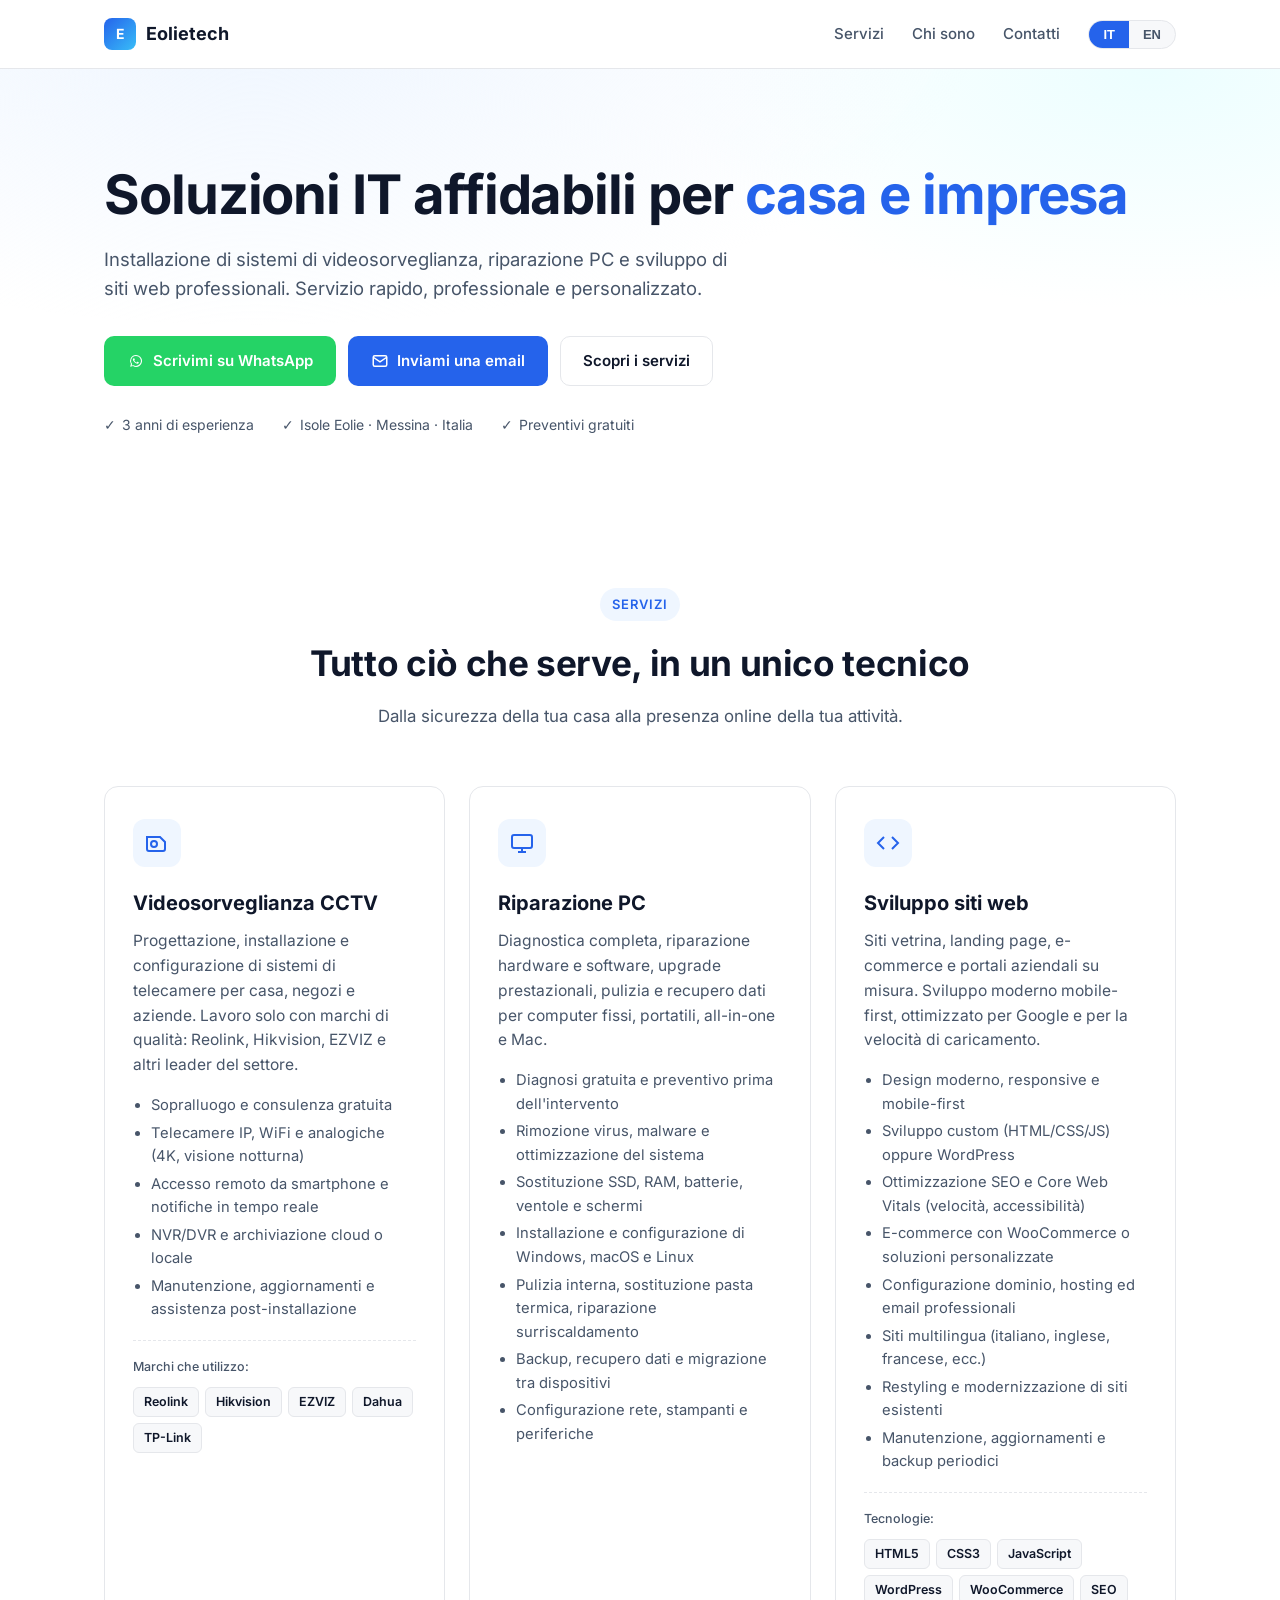
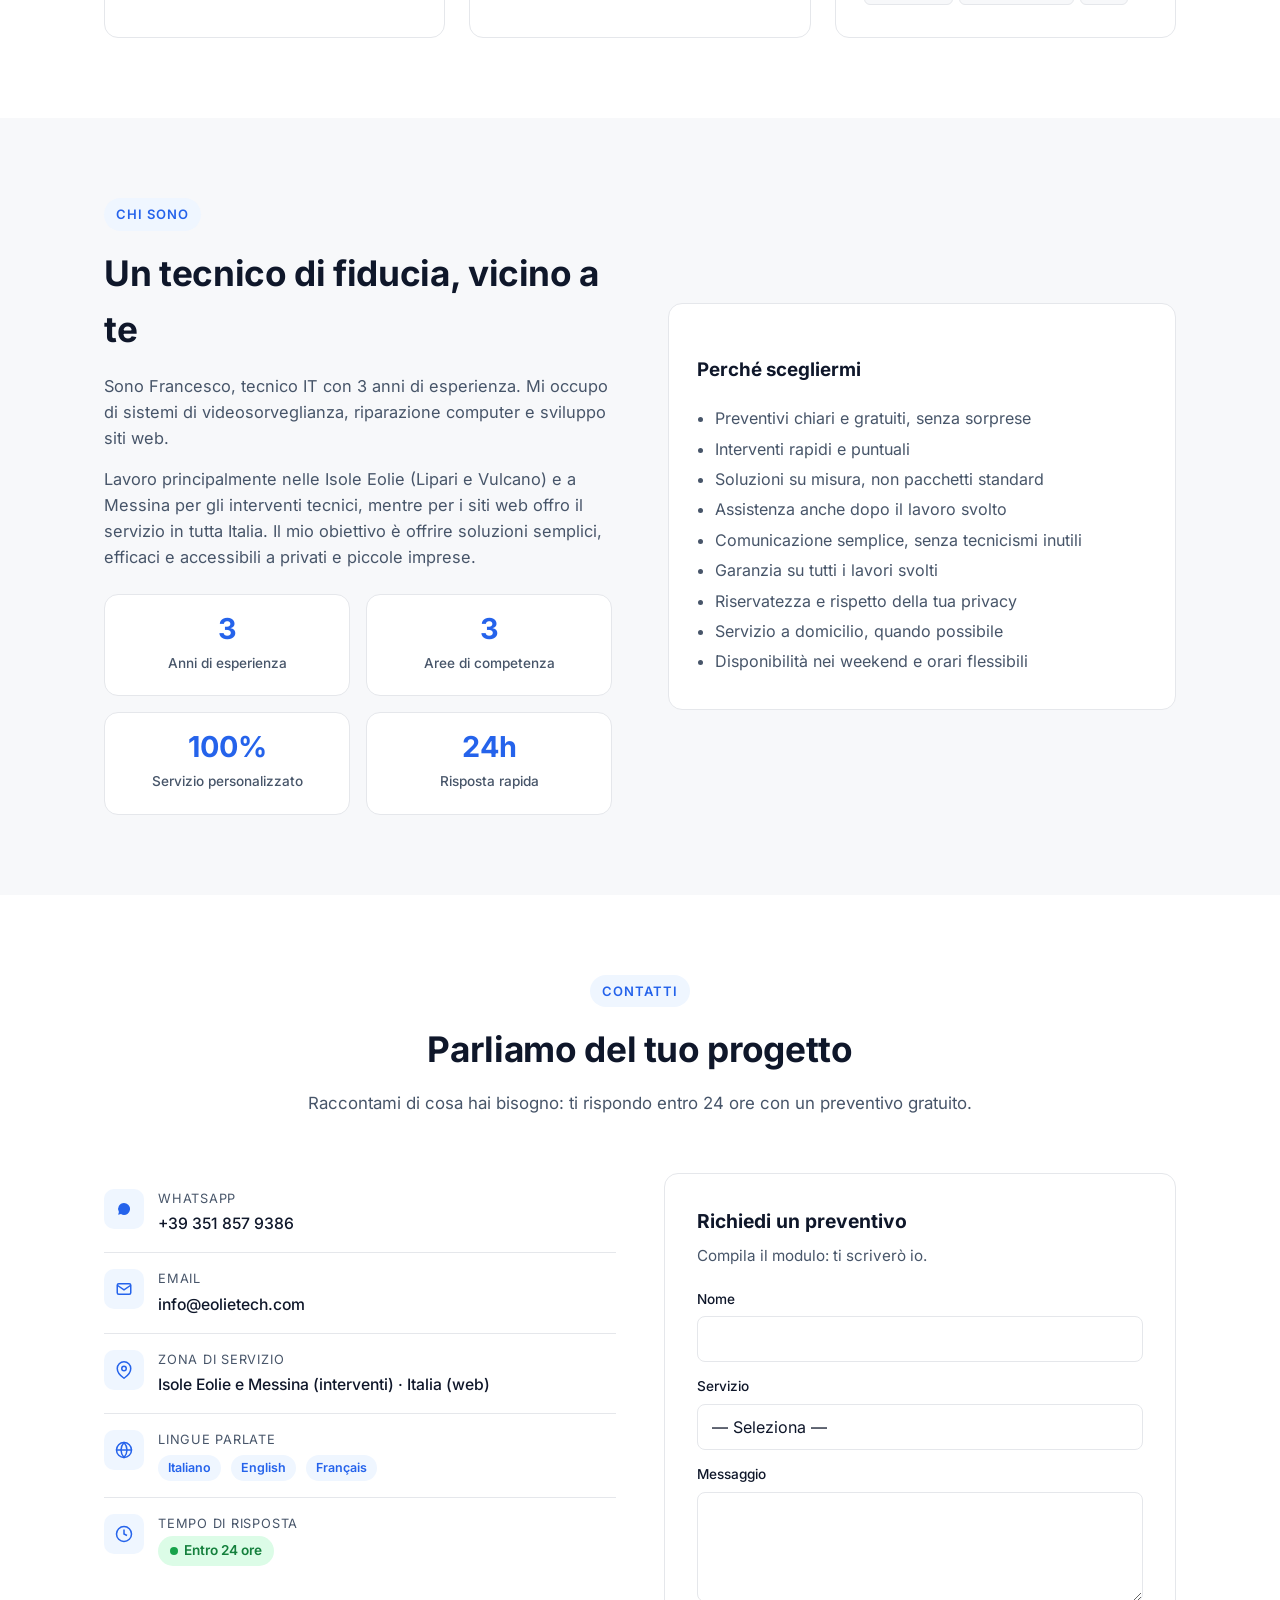
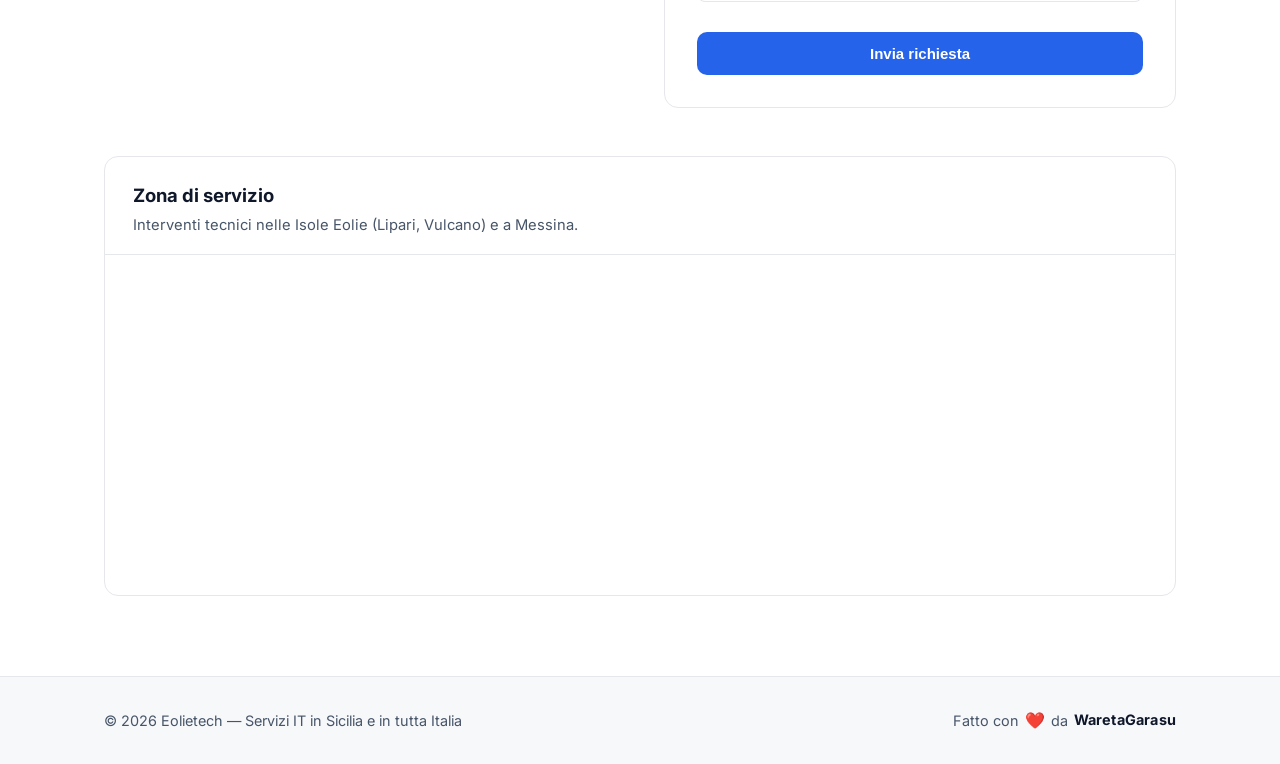
==== commit 025729a1: "wire up and switch to local fonts" ====
--- a/index.html
+++ b/index.html
@@ -51,11 +51,13 @@
             content="Servizi professionali di videosorveglianza, riparazione PC e sviluppo siti web nelle Isole Eolie, a Messina e in tutta Italia."
         />
 
-        <link rel="preconnect" href="https://fonts.googleapis.com" />
-        <link rel="preconnect" href="https://fonts.gstatic.com" crossorigin />
+        <!-- Self-hosted Inter (variable woff2, Latin subset) — preloaded for early fetch -->
         <link
-            href="https://fonts.googleapis.com/css2?family=Inter:wght@400;500;600;700&display=swap"
-            rel="stylesheet"
+            rel="preload"
+            href="source/fonts/inter-latin.woff2"
+            as="font"
+            type="font/woff2"
+            crossorigin
         />
 
         <!-- Favicon -->
--- a/source/style.css
+++ b/source/style.css
@@ -1,3 +1,14 @@
+/* ---------- Self-hosted Inter (variable font, Latin subset) ---------- */
+@font-face {
+  font-family: 'Inter';
+  font-style: normal;
+  font-weight: 100 900;
+  font-display: swap;
+  src: url('fonts/inter-latin.woff2') format('woff2-variations'),
+       url('fonts/inter-latin.woff2') format('woff2');
+  unicode-range: U+0000-00FF, U+0131, U+0152-0153, U+02BB-02BC, U+02C6, U+02DA, U+02DC, U+0304, U+0308, U+0329, U+2000-206F, U+2074, U+20AC, U+2122, U+2191, U+2193, U+2212, U+2215, U+FEFF, U+FFFD;
+}
+
 :root {
   --bg: #ffffff;
   --bg-soft: #f7f8fa;
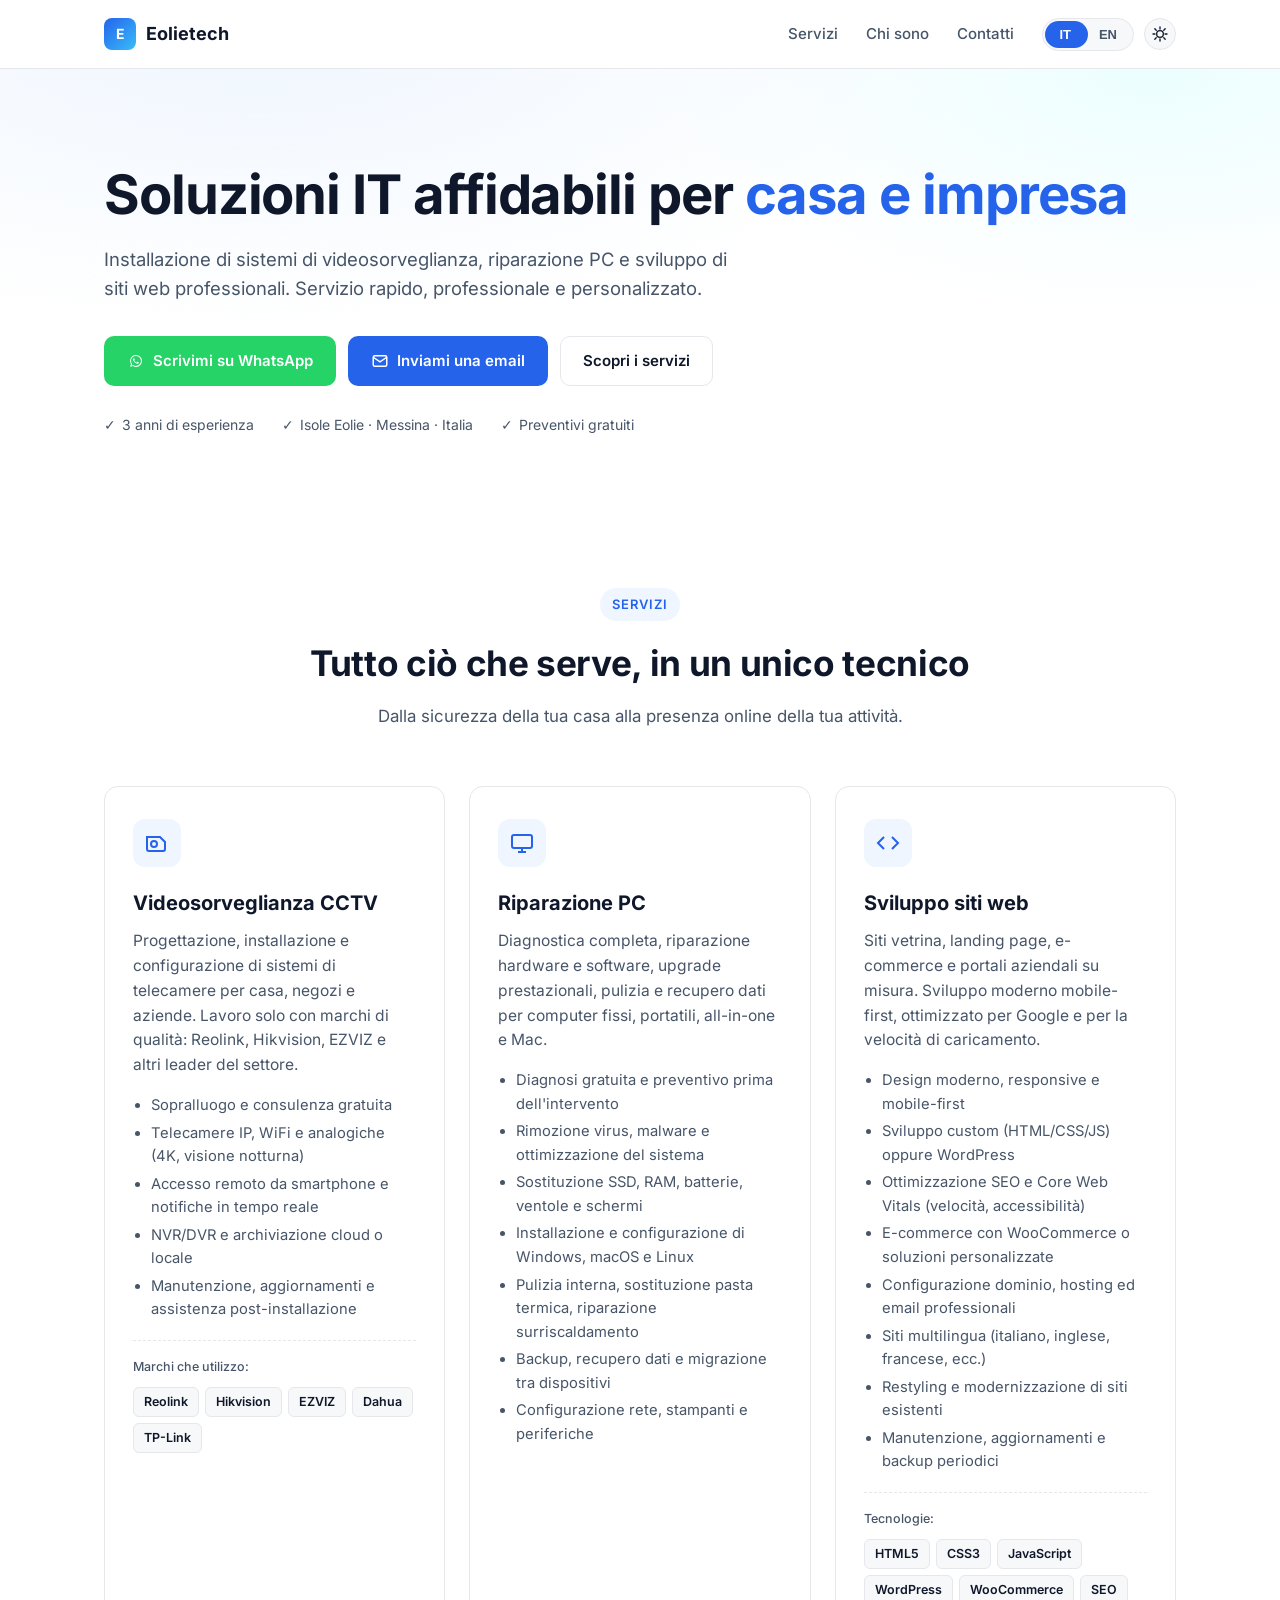
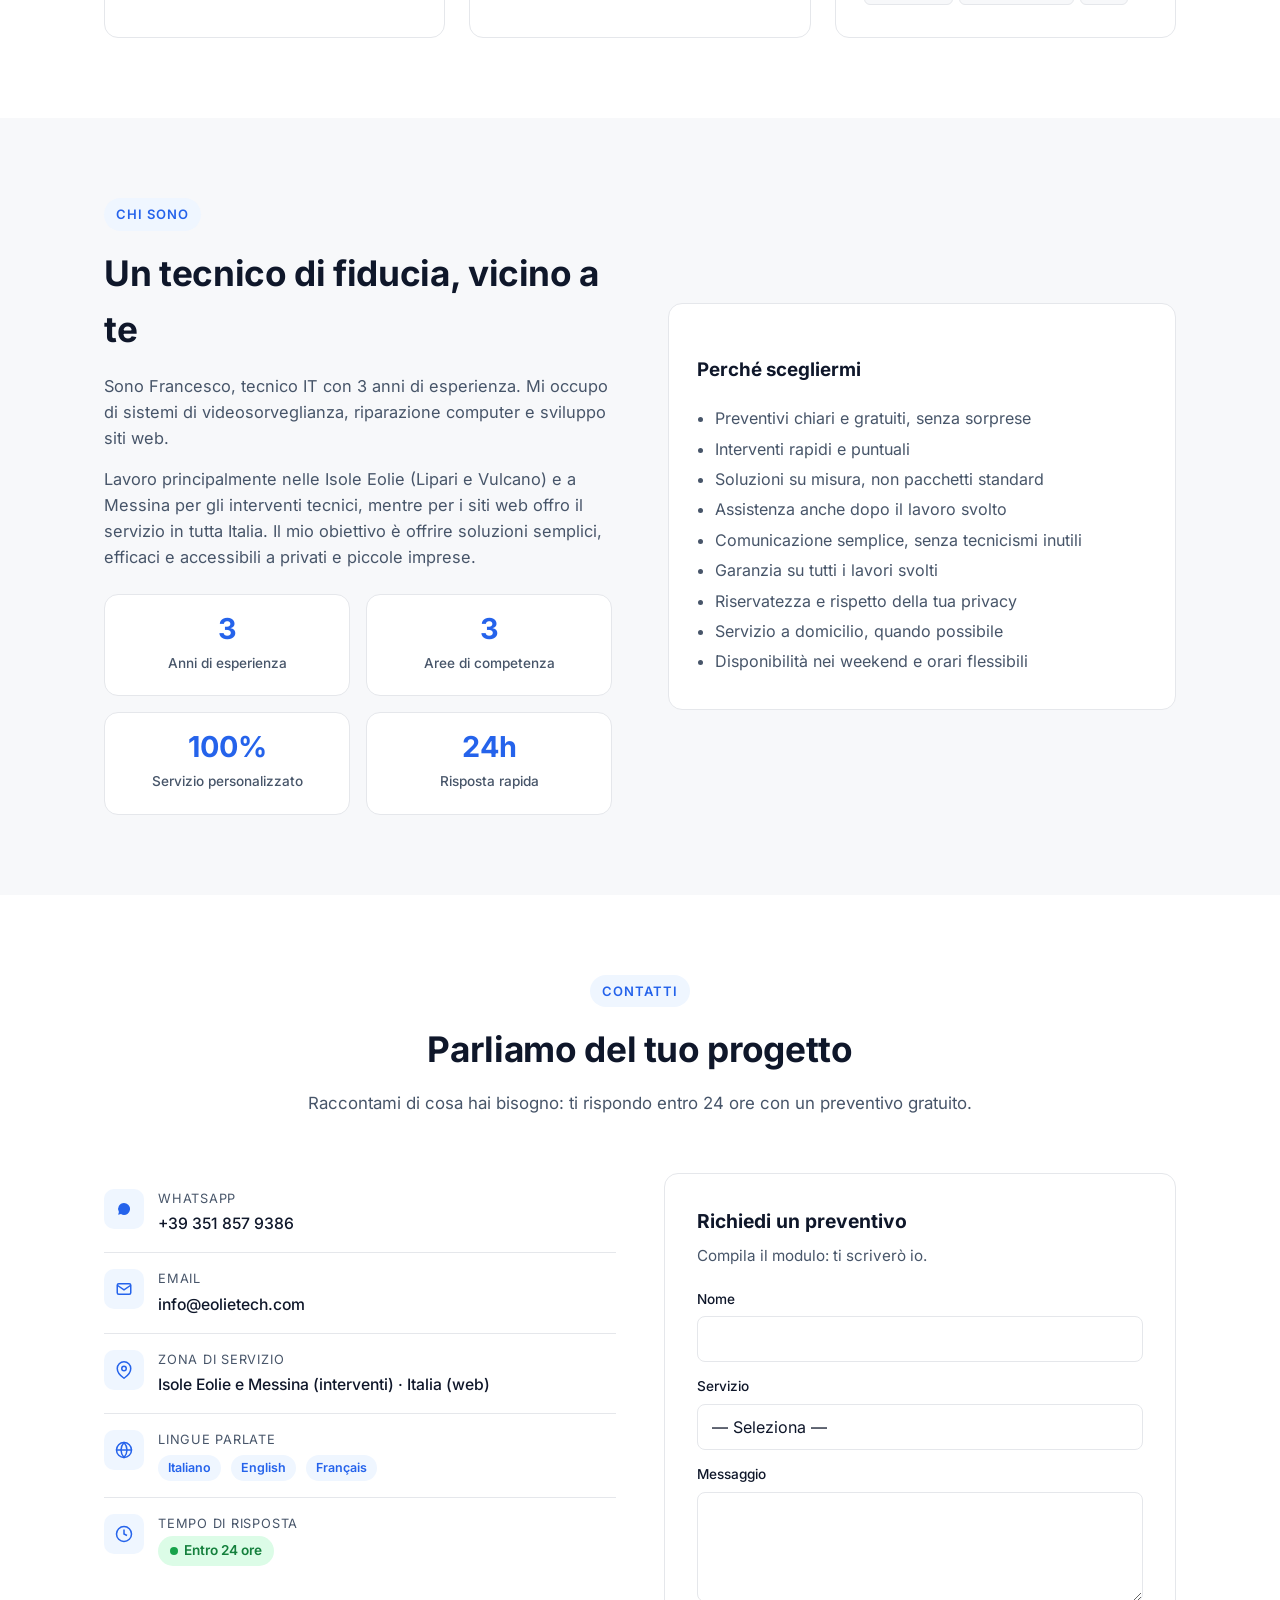
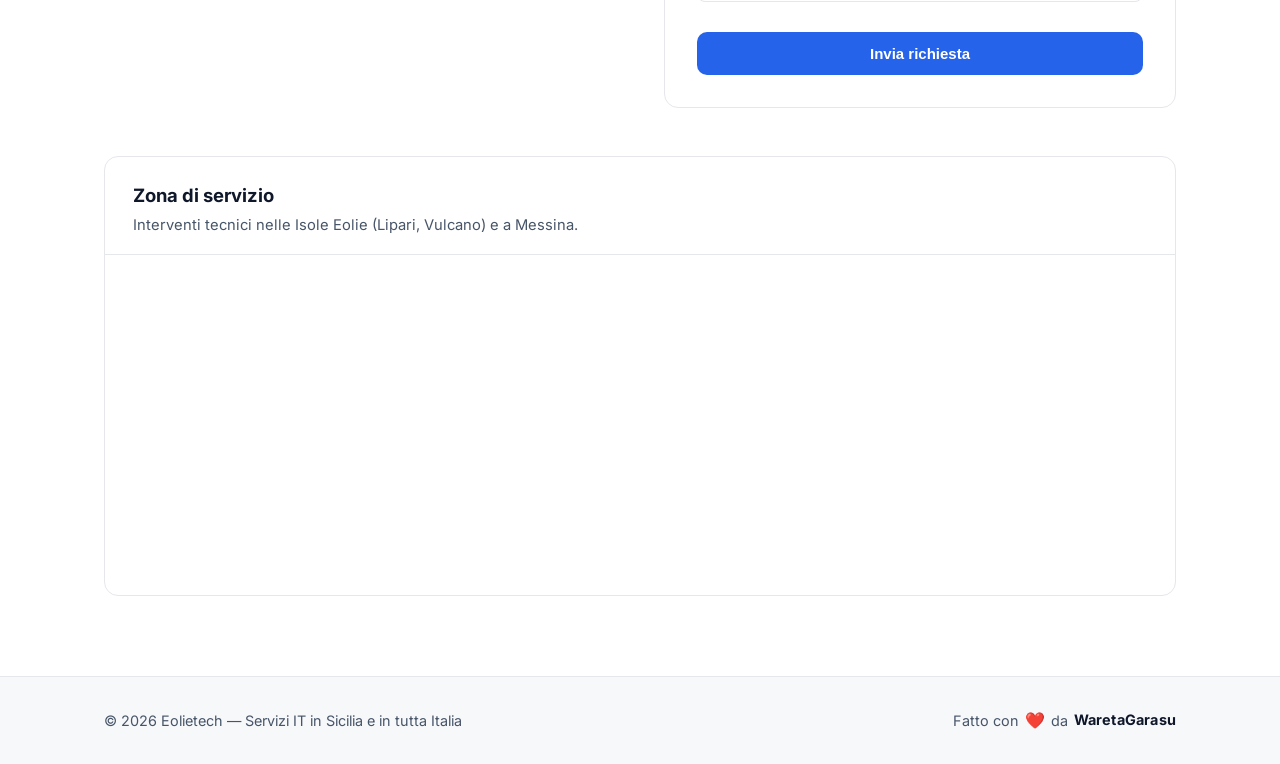
==== commit b16765c5: "align source-first build flow and improve theme/lang toggle UX" ====
--- a/index.html
+++ b/index.html
@@ -1,821 +1 @@
-<!doctype html>
-<html lang="it">
-    <head>
-        <meta charset="UTF-8" />
-        <meta
-            name="viewport"
-            content="width=device-width, initial-scale=1.0, viewport-fit=cover"
-        />
-        <meta name="theme-color" content="#ffffff" />
-        <meta name="color-scheme" content="light" />
-        <meta name="format-detection" content="telephone=no" />
-        <meta name="apple-mobile-web-app-capable" content="yes" />
-        <meta name="mobile-web-app-capable" content="yes" />
-        <meta name="apple-mobile-web-app-status-bar-style" content="default" />
-        <meta name="apple-mobile-web-app-title" content="Eolietech" />
-
-        <link rel="canonical" href="https://eolietech.com/" />
-
-        <!-- Open Graph / social previews -->
-        <meta property="og:type" content="website" />
-        <meta property="og:url" content="https://eolietech.com/" />
-        <meta property="og:site_name" content="eolietech.com" />
-        <meta property="og:title" content="Eolietech — Servizi IT" />
-        <meta
-            property="og:description"
-            content="Videosorveglianza, riparazione PC e sviluppo siti web nelle Isole Eolie, a Messina e in tutta Italia."
-        />
-        <meta
-            property="og:image"
-            content="https://eolietech.com/source/img/icon-512.png"
-        />
-        <meta property="og:locale" content="it_IT" />
-        <meta property="og:locale:alternate" content="en_US" />
-        <meta name="twitter:card" content="summary" />
-        <meta name="twitter:title" content="Eolietech — Servizi IT" />
-        <meta
-            name="twitter:description"
-            content="CCTV, riparazione PC e sviluppo siti web nelle Isole Eolie, a Messina e in tutta Italia."
-        />
-        <meta
-            name="twitter:image"
-            content="https://eolietech.com/source/img/icon-512.png"
-        />
-
-        <title data-i18n="meta.title">
-            Eolietech — CCTV, Riparazione PC e Siti Web
-        </title>
-        <meta
-            name="description"
-            data-i18n="meta.description"
-            content="Servizi professionali di videosorveglianza, riparazione PC e sviluppo siti web nelle Isole Eolie, a Messina e in tutta Italia."
-        />
-
-        <!-- Self-hosted Inter (variable woff2, Latin subset) — preloaded for early fetch -->
-        <link
-            rel="preload"
-            href="source/fonts/inter-latin.woff2"
-            as="font"
-            type="font/woff2"
-            crossorigin
-        />
-
-        <!-- Favicon -->
-        <link rel="icon" type="image/svg+xml" href="source/img/favicon.svg" />
-        <link
-            rel="icon"
-            type="image/png"
-            sizes="32x32"
-            href="source/img/favicon-32.png"
-        />
-        <link rel="shortcut icon" href="source/img/favicon.ico" />
-        <link
-            rel="apple-touch-icon"
-            sizes="180x180"
-            href="source/img/apple-touch-icon.png"
-        />
-        <link rel="manifest" href="source/site.webmanifest" />
-
-        <link rel="stylesheet" href="source/style.css" />
-    </head>
-    <body>
-        <noscript>
-            <div class="noscript-banner">
-                <strong>JavaScript disabilitato.</strong> Alcune funzioni (cambio
-                lingua, menu mobile, modulo di contatto) non sono disponibili.
-                Contattami direttamente su WhatsApp
-                <a href="https://wa.me/393518579386">+39 351 857 9386</a> o via
-                email
-                <a href="mailto:info@eolietech.com">info@eolietech.com</a>.
-                <span class="sep">·</span>
-                <strong>JavaScript is disabled.</strong> Some features (language
-                switcher, mobile menu, contact form) won't work. Reach me on
-                WhatsApp at
-                <a href="https://wa.me/393518579386">+39 351 857 9386</a> or
-                email
-                <a href="mailto:info@eolietech.com">info@eolietech.com</a>.
-            </div>
-        </noscript>
-        <header>
-            <div class="container nav">
-                <a href="/" class="brand">
-                    <span class="brand-mark">E</span>
-                    <span data-i18n="brand.name">Eolietech</span>
-                </a>
-                <nav class="nav-links" id="navLinks">
-                    <a href="#services" data-i18n="nav.services">Servizi</a>
-                    <a href="#about" data-i18n="nav.about">Chi sono</a>
-                    <a href="#contact" data-i18n="nav.contact">Contatti</a>
-                    <div class="lang-toggle" role="group" aria-label="Language">
-                        <button data-lang="it" class="active">IT</button>
-                        <button data-lang="en">EN</button>
-                    </div>
-                </nav>
-                <button
-                    class="menu-toggle"
-                    id="menuToggle"
-                    aria-label="Menu"
-                    aria-expanded="false"
-                    aria-controls="navLinks"
-                >
-                    ☰
-                </button>
-            </div>
-        </header>
-
-        <!-- HERO -->
-        <section class="hero">
-            <div class="container">
-                <h1>
-                    <span data-i18n="hero.title1"
-                        >Soluzioni IT affidabili per</span
-                    >
-                    <span class="accent" data-i18n="hero.title2"
-                        >casa e impresa</span
-                    >
-                </h1>
-                <p class="lead" data-i18n="hero.lead">
-                    Installazione di sistemi di videosorveglianza, riparazione
-                    PC e sviluppo di siti web professionali. Servizio rapido,
-                    professionale e personalizzato.
-                </p>
-                <div class="hero-actions">
-                    <a
-                        href="https://wa.me/393518579386"
-                        class="btn btn-whatsapp"
-                        data-role="whatsapp-link"
-                        target="_blank"
-                        rel="noopener"
-                    >
-                        <svg
-                            width="18"
-                            height="18"
-                            viewBox="0 0 24 24"
-                            fill="currentColor"
-                            aria-hidden="true"
-                            focusable="false"
-                        >
-                            <path
-                                d="M17.6 6.3A7.85 7.85 0 0 0 12 4a7.94 7.94 0 0 0-6.8 12l-1 3.7 3.8-1A7.94 7.94 0 0 0 12 19.9a7.94 7.94 0 0 0 5.6-13.6Zm-5.6 12.2a6.6 6.6 0 0 1-3.4-.9l-.2-.1-2.2.6.6-2.2-.2-.2A6.62 6.62 0 1 1 12 18.5Zm3.6-4.9c-.2-.1-1.2-.6-1.4-.6-.2-.1-.3-.1-.5.1l-.7.8c-.1.2-.3.2-.5.1a5.4 5.4 0 0 1-2.7-2.4c-.2-.4.2-.4.6-1.2.1-.1 0-.3 0-.4l-.6-1.4c-.1-.4-.3-.3-.4-.3h-.4a.7.7 0 0 0-.5.2 2.2 2.2 0 0 0-.7 1.6 3.8 3.8 0 0 0 .8 2 8.5 8.5 0 0 0 3.3 2.9c.5.2.8.3 1.1.4a2.6 2.6 0 0 0 1.2.1 2 2 0 0 0 1.3-.9 1.6 1.6 0 0 0 .1-.9c0-.1-.2-.2-.4-.2Z"
-                            />
-                        </svg>
-                        <span data-i18n="hero.cta1">Scrivimi su WhatsApp</span>
-                    </a>
-                    <a href="mailto:info@eolietech.com" class="btn btn-primary">
-                        <svg
-                            width="18"
-                            height="18"
-                            viewBox="0 0 24 24"
-                            fill="none"
-                            stroke="currentColor"
-                            stroke-width="2"
-                            aria-hidden="true"
-                            focusable="false"
-                        >
-                            <rect x="3" y="5" width="18" height="14" rx="2" />
-                            <polyline points="3 7 12 13 21 7" />
-                        </svg>
-                        <span data-i18n="hero.cta3">Inviami una email</span>
-                    </a>
-                    <a
-                        href="#services"
-                        class="btn btn-secondary"
-                        data-i18n="hero.cta2"
-                        >Scopri i servizi</a
-                    >
-                </div>
-                <div class="hero-meta">
-                    <span
-                        >✓
-                        <span data-i18n="hero.meta1"
-                            >3 anni di esperienza</span
-                        ></span
-                    >
-                    <span
-                        >✓
-                        <span data-i18n="hero.meta2"
-                            >Isole Eolie · Messina · Italia</span
-                        ></span
-                    >
-                    <span
-                        >✓
-                        <span data-i18n="hero.meta3"
-                            >Preventivi gratuiti</span
-                        ></span
-                    >
-                </div>
-            </div>
-        </section>
-
-        <!-- SERVICES -->
-        <section id="services">
-            <div class="container">
-                <div class="section-head">
-                    <span class="eyebrow" data-i18n="services.eyebrow"
-                        >Servizi</span
-                    >
-                    <h2 data-i18n="services.title">
-                        Tutto ciò che serve, in un unico tecnico
-                    </h2>
-                    <p data-i18n="services.subtitle">
-                        Dalla sicurezza della tua casa alla presenza online
-                        della tua attività.
-                    </p>
-                </div>
-
-                <div class="services-grid">
-                    <div class="service-card">
-                        <div class="service-icon">
-                            <svg
-                                viewBox="0 0 24 24"
-                                fill="none"
-                                stroke="currentColor"
-                                stroke-width="2"
-                                aria-hidden="true"
-                                focusable="false"
-                            >
-                                <path
-                                    d="M2 6h13l5 5v7a2 2 0 0 1-2 2H4a2 2 0 0 1-2-2V6z"
-                                />
-                                <circle cx="9" cy="13" r="3" />
-                            </svg>
-                        </div>
-                        <h3 data-i18n="services.cctv.title">
-                            Videosorveglianza CCTV
-                        </h3>
-                        <p data-i18n="services.cctv.desc">
-                            Progettazione, installazione e configurazione di
-                            sistemi di telecamere per casa, negozi e aziende.
-                            Lavoro solo con marchi di qualità: Reolink,
-                            Hikvision, EZVIZ e altri leader del settore.
-                        </p>
-                        <ul>
-                            <li data-i18n="services.cctv.li1">
-                                Sopralluogo e consulenza gratuita
-                            </li>
-                            <li data-i18n="services.cctv.li2">
-                                Telecamere IP, WiFi e analogiche (4K, visione
-                                notturna)
-                            </li>
-                            <li data-i18n="services.cctv.li3">
-                                Accesso remoto da smartphone e notifiche in
-                                tempo reale
-                            </li>
-                            <li data-i18n="services.cctv.li4">
-                                NVR/DVR e archiviazione cloud o locale
-                            </li>
-                            <li data-i18n="services.cctv.li5">
-                                Manutenzione, aggiornamenti e assistenza
-                                post-installazione
-                            </li>
-                        </ul>
-                        <div class="brand-row">
-                            <span
-                                class="brand-label"
-                                data-i18n="services.cctv.brands"
-                                >Marchi che utilizzo:</span
-                            >
-                            <span class="brand-tag">Reolink</span>
-                            <span class="brand-tag">Hikvision</span>
-                            <span class="brand-tag">EZVIZ</span>
-                            <span class="brand-tag">Dahua</span>
-                            <span class="brand-tag">TP-Link</span>
-                        </div>
-                    </div>
-
-                    <div class="service-card">
-                        <div class="service-icon">
-                            <svg
-                                viewBox="0 0 24 24"
-                                fill="none"
-                                stroke="currentColor"
-                                stroke-width="2"
-                                aria-hidden="true"
-                                focusable="false"
-                            >
-                                <rect
-                                    x="2"
-                                    y="4"
-                                    width="20"
-                                    height="13"
-                                    rx="2"
-                                />
-                                <path d="M8 21h8M12 17v4" />
-                            </svg>
-                        </div>
-                        <h3 data-i18n="services.pc.title">Riparazione PC</h3>
-                        <p data-i18n="services.pc.desc">
-                            Diagnostica completa, riparazione hardware e
-                            software, upgrade prestazionali, pulizia e recupero
-                            dati per computer fissi, portatili, all-in-one e
-                            Mac.
-                        </p>
-                        <ul>
-                            <li data-i18n="services.pc.li1">
-                                Diagnosi gratuita e preventivo prima
-                                dell'intervento
-                            </li>
-                            <li data-i18n="services.pc.li2">
-                                Rimozione virus, malware e ottimizzazione del
-                                sistema
-                            </li>
-                            <li data-i18n="services.pc.li3">
-                                Sostituzione SSD, RAM, batterie, ventole e
-                                schermi
-                            </li>
-                            <li data-i18n="services.pc.li4">
-                                Installazione e configurazione di Windows, macOS
-                                e Linux
-                            </li>
-                            <li data-i18n="services.pc.li5">
-                                Pulizia interna, sostituzione pasta termica,
-                                riparazione surriscaldamento
-                            </li>
-                            <li data-i18n="services.pc.li6">
-                                Backup, recupero dati e migrazione tra
-                                dispositivi
-                            </li>
-                            <li data-i18n="services.pc.li7">
-                                Configurazione rete, stampanti e periferiche
-                            </li>
-                        </ul>
-                    </div>
-
-                    <div class="service-card">
-                        <div class="service-icon">
-                            <svg
-                                viewBox="0 0 24 24"
-                                fill="none"
-                                stroke="currentColor"
-                                stroke-width="2"
-                                aria-hidden="true"
-                                focusable="false"
-                            >
-                                <polyline points="16 18 22 12 16 6" />
-                                <polyline points="8 6 2 12 8 18" />
-                            </svg>
-                        </div>
-                        <h3 data-i18n="services.web.title">
-                            Sviluppo siti web
-                        </h3>
-                        <p data-i18n="services.web.desc">
-                            Siti vetrina, landing page, e-commerce e portali
-                            aziendali su misura. Sviluppo moderno mobile-first,
-                            ottimizzato per Google e per la velocità di
-                            caricamento.
-                        </p>
-                        <ul>
-                            <li data-i18n="services.web.li1">
-                                Design moderno, responsive e mobile-first
-                            </li>
-                            <li data-i18n="services.web.li2">
-                                Sviluppo custom (HTML/CSS/JS) oppure WordPress
-                            </li>
-                            <li data-i18n="services.web.li3">
-                                Ottimizzazione SEO e Core Web Vitals (velocità,
-                                accessibilità)
-                            </li>
-                            <li data-i18n="services.web.li4">
-                                E-commerce con WooCommerce o soluzioni
-                                personalizzate
-                            </li>
-                            <li data-i18n="services.web.li5">
-                                Configurazione dominio, hosting ed email
-                                professionali
-                            </li>
-                            <li data-i18n="services.web.li6">
-                                Siti multilingua (italiano, inglese, francese,
-                                ecc.)
-                            </li>
-                            <li data-i18n="services.web.li7">
-                                Restyling e modernizzazione di siti esistenti
-                            </li>
-                            <li data-i18n="services.web.li8">
-                                Manutenzione, aggiornamenti e backup periodici
-                            </li>
-                        </ul>
-                        <div class="brand-row">
-                            <span
-                                class="brand-label"
-                                data-i18n="services.web.tech"
-                                >Tecnologie:</span
-                            >
-                            <span class="brand-tag">HTML5</span>
-                            <span class="brand-tag">CSS3</span>
-                            <span class="brand-tag">JavaScript</span>
-                            <span class="brand-tag">WordPress</span>
-                            <span class="brand-tag">WooCommerce</span>
-                            <span class="brand-tag">SEO</span>
-                        </div>
-                    </div>
-                </div>
-            </div>
-        </section>
-
-        <!-- ABOUT -->
-        <section id="about" class="about">
-            <div class="container">
-                <div class="about-grid">
-                    <div class="about-text">
-                        <span class="eyebrow" data-i18n="about.eyebrow"
-                            >Chi sono</span
-                        >
-                        <h2 data-i18n="about.title">
-                            Un tecnico di fiducia, vicino a te
-                        </h2>
-                        <p data-i18n="about.p1">
-                            Sono Francesco, tecnico IT con 3 anni di esperienza.
-                            Mi occupo di sistemi di videosorveglianza,
-                            riparazione computer e sviluppo siti web.
-                        </p>
-                        <p data-i18n="about.p2">
-                            Lavoro principalmente nelle Isole Eolie (Lipari e
-                            Vulcano) e a Messina per gli interventi tecnici,
-                            mentre per i siti web offro il servizio in tutta
-                            Italia. Il mio obiettivo è offrire soluzioni
-                            semplici, efficaci e accessibili a privati e piccole
-                            imprese.
-                        </p>
-                        <div class="stats">
-                            <div class="stat-card">
-                                <span class="num">3</span>
-                                <span class="label" data-i18n="about.stat1"
-                                    >Anni di esperienza</span
-                                >
-                            </div>
-                            <div class="stat-card">
-                                <span class="num">3</span>
-                                <span class="label" data-i18n="about.stat2"
-                                    >Aree di competenza</span
-                                >
-                            </div>
-                            <div class="stat-card">
-                                <span class="num">100%</span>
-                                <span class="label" data-i18n="about.stat3"
-                                    >Servizio personalizzato</span
-                                >
-                            </div>
-                            <div class="stat-card">
-                                <span class="num">24h</span>
-                                <span class="label" data-i18n="about.stat4"
-                                    >Risposta rapida</span
-                                >
-                            </div>
-                        </div>
-                    </div>
-                    <div>
-                        <div class="about-why-card">
-                            <h3 data-i18n="about.why.title">
-                                Perché scegliermi
-                            </h3>
-                            <ul>
-                                <li data-i18n="about.why.li1">
-                                    Preventivi chiari e gratuiti, senza sorprese
-                                </li>
-                                <li data-i18n="about.why.li2">
-                                    Interventi rapidi e puntuali
-                                </li>
-                                <li data-i18n="about.why.li3">
-                                    Soluzioni su misura, non pacchetti standard
-                                </li>
-                                <li data-i18n="about.why.li4">
-                                    Assistenza anche dopo il lavoro svolto
-                                </li>
-                                <li data-i18n="about.why.li5">
-                                    Comunicazione semplice, senza tecnicismi
-                                    inutili
-                                </li>
-                                <li data-i18n="about.why.li6">
-                                    Garanzia su tutti i lavori svolti
-                                </li>
-                                <li data-i18n="about.why.li7">
-                                    Riservatezza e rispetto della tua privacy
-                                </li>
-                                <li data-i18n="about.why.li8">
-                                    Servizio a domicilio, quando possibile
-                                </li>
-                                <li data-i18n="about.why.li9">
-                                    Disponibilità nei weekend e orari flessibili
-                                </li>
-                            </ul>
-                        </div>
-                    </div>
-                </div>
-            </div>
-        </section>
-
-        <!-- CONTACT -->
-        <section id="contact">
-            <div class="container">
-                <div class="section-head">
-                    <span class="eyebrow" data-i18n="contact.eyebrow"
-                        >Contatti</span
-                    >
-                    <h2 data-i18n="contact.title">Parliamo del tuo progetto</h2>
-                    <p data-i18n="contact.subtitle">
-                        Raccontami di cosa hai bisogno: ti rispondo entro 24 ore
-                        con un preventivo gratuito.
-                    </p>
-                </div>
-
-                <div class="contact-wrapper">
-                    <div class="contact-info">
-                        <ul>
-                            <li>
-                                <div class="icon">
-                                    <svg
-                                        viewBox="0 0 24 24"
-                                        fill="currentColor"
-                                        aria-hidden="true"
-                                        focusable="false"
-                                    >
-                                        <path
-                                            d="M17.6 6.3A7.85 7.85 0 0 0 12 4a7.94 7.94 0 0 0-6.8 12l-1 3.7 3.8-1A7.94 7.94 0 0 0 12 19.9a7.94 7.94 0 0 0 5.6-13.6Z"
-                                        />
-                                    </svg>
-                                </div>
-                                <div>
-                                    <div class="label">WhatsApp</div>
-                                    <div class="value">
-                                        <a
-                                            href="https://wa.me/393518579386"
-                                            data-role="whatsapp-link"
-                                            target="_blank"
-                                            rel="noopener"
-                                            >+39 351 857 9386</a
-                                        >
-                                    </div>
-                                </div>
-                            </li>
-                            <li>
-                                <div class="icon">
-                                    <svg
-                                        viewBox="0 0 24 24"
-                                        fill="none"
-                                        stroke="currentColor"
-                                        stroke-width="2"
-                                        aria-hidden="true"
-                                        focusable="false"
-                                    >
-                                        <rect
-                                            x="3"
-                                            y="5"
-                                            width="18"
-                                            height="14"
-                                            rx="2"
-                                        />
-                                        <polyline points="3 7 12 13 21 7" />
-                                    </svg>
-                                </div>
-                                <div>
-                                    <div class="label">Email</div>
-                                    <div class="value">
-                                        <a href="mailto:info@eolietech.com"
-                                            >info@eolietech.com</a
-                                        >
-                                    </div>
-                                </div>
-                            </li>
-                            <li>
-                                <div class="icon">
-                                    <svg
-                                        viewBox="0 0 24 24"
-                                        fill="none"
-                                        stroke="currentColor"
-                                        stroke-width="2"
-                                        aria-hidden="true"
-                                        focusable="false"
-                                    >
-                                        <path
-                                            d="M21 10c0 7-9 13-9 13s-9-6-9-13a9 9 0 0 1 18 0z"
-                                        />
-                                        <circle cx="12" cy="10" r="3" />
-                                    </svg>
-                                </div>
-                                <div>
-                                    <div
-                                        class="label"
-                                        data-i18n="contact.area.label"
-                                    >
-                                        Zona di servizio
-                                    </div>
-                                    <div
-                                        class="value"
-                                        data-i18n="contact.area.value"
-                                    >
-                                        Isole Eolie e Messina (interventi) ·
-                                        Italia (web)
-                                    </div>
-                                </div>
-                            </li>
-                            <li>
-                                <div class="icon">
-                                    <svg
-                                        viewBox="0 0 24 24"
-                                        fill="none"
-                                        stroke="currentColor"
-                                        stroke-width="2"
-                                        aria-hidden="true"
-                                        focusable="false"
-                                    >
-                                        <circle cx="12" cy="12" r="10" />
-                                        <line x1="2" y1="12" x2="22" y2="12" />
-                                        <path
-                                            d="M12 2a15.3 15.3 0 0 1 4 10 15.3 15.3 0 0 1-4 10 15.3 15.3 0 0 1-4-10 15.3 15.3 0 0 1 4-10z"
-                                        />
-                                    </svg>
-                                </div>
-                                <div>
-                                    <div
-                                        class="label"
-                                        data-i18n="contact.languages.label"
-                                    >
-                                        Lingue parlate
-                                    </div>
-                                    <div class="value">
-                                        <span class="lang-pill">Italiano</span>
-                                        <span class="lang-pill">English</span>
-                                        <span class="lang-pill">Français</span>
-                                    </div>
-                                </div>
-                            </li>
-                            <li>
-                                <div class="icon">
-                                    <svg
-                                        viewBox="0 0 24 24"
-                                        fill="none"
-                                        stroke="currentColor"
-                                        stroke-width="2"
-                                        aria-hidden="true"
-                                        focusable="false"
-                                    >
-                                        <circle cx="12" cy="12" r="10" />
-                                        <polyline points="12 6 12 12 16 14" />
-                                    </svg>
-                                </div>
-                                <div>
-                                    <div
-                                        class="label"
-                                        data-i18n="contact.response.label"
-                                    >
-                                        Tempo di risposta
-                                    </div>
-                                    <div class="value">
-                                        <span
-                                            class="response-badge"
-                                            data-i18n="contact.response.value"
-                                            >Entro 24 ore</span
-                                        >
-                                    </div>
-                                </div>
-                            </li>
-                        </ul>
-                    </div>
-
-                    <form class="contact-form" id="contactForm">
-                        <h3 data-i18n="contact.form.title">
-                            Richiedi un preventivo
-                        </h3>
-                        <p data-i18n="contact.form.subtitle">
-                            Compila il modulo: ti scriverò io.
-                        </p>
-                        <div class="form-row">
-                            <label for="name" data-i18n="contact.form.name"
-                                >Nome</label
-                            >
-                            <input
-                                id="name"
-                                name="name"
-                                type="text"
-                                autocomplete="name"
-                                autocapitalize="words"
-                                enterkeyhint="next"
-                                required
-                            />
-                        </div>
-                        <div class="form-row">
-                            <label
-                                for="service"
-                                data-i18n="contact.form.service"
-                                >Servizio</label
-                            >
-                            <select id="service" name="service" required>
-                                <option
-                                    value=""
-                                    data-i18n="contact.form.choose"
-                                >
-                                    — Seleziona —
-                                </option>
-                                <option
-                                    value="cctv"
-                                    data-i18n="services.cctv.title"
-                                >
-                                    Videosorveglianza CCTV
-                                </option>
-                                <option
-                                    value="pc"
-                                    data-i18n="services.pc.title"
-                                >
-                                    Riparazione PC
-                                </option>
-                                <option
-                                    value="web"
-                                    data-i18n="services.web.title"
-                                >
-                                    Sviluppo siti web
-                                </option>
-                                <option
-                                    value="other"
-                                    data-i18n="contact.form.other"
-                                >
-                                    Altro
-                                </option>
-                            </select>
-                        </div>
-                        <div class="form-row">
-                            <label
-                                for="message"
-                                data-i18n="contact.form.message"
-                                >Messaggio</label
-                            >
-                            <textarea
-                                id="message"
-                                name="message"
-                                autocapitalize="sentences"
-                                enterkeyhint="send"
-                                required
-                            ></textarea>
-                        </div>
-                        <button
-                            type="submit"
-                            class="btn btn-primary form-submit"
-                            data-i18n="contact.form.send"
-                        >
-                            Invia richiesta
-                        </button>
-                    </form>
-                </div>
-
-                <!-- Service area map -->
-                <div class="map-wrapper">
-                    <div class="map-header">
-                        <h3 data-i18n="contact.map.title">Zona di servizio</h3>
-                        <p data-i18n="contact.map.subtitle">
-                            Interventi tecnici nelle Isole Eolie (Lipari,
-                            Vulcano) e a Messina.
-                        </p>
-                    </div>
-                    <iframe
-                        src="https://maps.google.com/maps?ll=38.44,14.96&z=11&t=m&output=embed"
-                        width="100%"
-                        height="340"
-                        style="border: 0"
-                        loading="lazy"
-                        referrerpolicy="no-referrer-when-downgrade"
-                        title="Lipari and Vulcano service area map"
-                        allowfullscreen
-                    ></iframe>
-                </div>
-            </div>
-        </section>
-
-        <footer>
-            <div class="container footer-content">
-                <div>
-                    © <span id="year"></span>
-                    <span data-i18n="brand.name">Eolietech</span> —
-                    <span data-i18n="footer.tagline"
-                        >Servizi IT in Sicilia e in tutta Italia</span
-                    >
-                </div>
-                <div class="footer-signature">
-                    <span data-i18n="footer.built">Fatto con</span>
-                    <span class="heart" aria-hidden="true">❤️</span>
-                    <span data-i18n="footer.builtBy">da</span>
-                    <strong class="signature">
-                        <a
-                            href="https://waretagarasu.com"
-                            target="_blank"
-                            rel="noopener"
-                            >WaretaGarasu</a
-                        >
-                    </strong>
-                </div>
-            </div>
-        </footer>
-
-        <button
-            class="scroll-top"
-            id="scrollTop"
-            type="button"
-            aria-label="Torna su"
-            data-i18n-aria="nav.scrollTop"
-        >
-            <svg viewBox="0 0 24 24" aria-hidden="true" focusable="false">
-                <polyline points="6 14 12 8 18 14" />
-            </svg>
-        </button>
-        <script src="source/script.js"></script>
-    </body>
-</html>
-                                                                     +<!doctype html> <html lang="it"> <head> <meta charset="UTF-8"> <meta content="width=device-width,initial-scale=1,viewport-fit=cover" name="viewport"> <meta content="#ffffff" name="theme-color"> <meta content="light dark" name="color-scheme"> <meta content="telephone=no" name="format-detection"> <meta content="yes" name="apple-mobile-web-app-capable"> <meta content="yes" name="mobile-web-app-capable"> <meta content="default" name="apple-mobile-web-app-status-bar-style"> <meta content="Eolietech" name="apple-mobile-web-app-title"> <link href="https://eolietech.com/" rel="canonical"> <meta content="website" property="og:type"> <meta content="https://eolietech.com/" property="og:url"> <meta content="eolietech.com" property="og:site_name"> <meta content="Eolietech — Servizi IT" property="og:title"> <meta content="Videosorveglianza, riparazione PC e sviluppo siti web nelle Isole Eolie, a Messina e in tutta Italia." property="og:description"> <meta content="https://eolietech.com/source/img/icon-512.png" property="og:image"> <meta content="it_IT" property="og:locale"> <meta content="en_US" property="og:locale:alternate"> <meta content="summary" name="twitter:card"> <meta content="Eolietech — Servizi IT" name="twitter:title"> <meta content="CCTV, riparazione PC e sviluppo siti web nelle Isole Eolie, a Messina e in tutta Italia." name="twitter:description"> <meta content="https://eolietech.com/source/img/icon-512.png" name="twitter:image"> <title data-i18n="meta.title"> Eolietech — CCTV, Riparazione PC e Siti Web </title> <meta content="Servizi professionali di videosorveglianza, riparazione PC e sviluppo siti web nelle Isole Eolie, a Messina e in tutta Italia." name="description" data-i18n="meta.description"> <link href="/source/fonts/inter-latin.woff2" rel="preload" type="font/woff2" as="font" crossorigin> <link href="/source/img/favicon.svg" rel="icon" type="image/svg+xml"> <link href="/source/img/favicon-32.png" rel="icon" type="image/png" sizes="32x32"> <link href="/source/img/favicon.ico" rel="shortcut icon"> <link href="/source/img/apple-touch-icon.png" rel="apple-touch-icon" sizes="180x180"> <link href="/source/site.webmanifest" rel="manifest"> <script>!function(){try{var t=localStorage.getItem("theme"),e=window.matchMedia("(prefers-color-scheme: dark)").matches,a="light"===t||"dark"===t?t:e?"dark":"light";document.documentElement.setAttribute("data-theme",a)}catch(t){}}()</script> <link href="/source/style.min.css" rel="stylesheet"> </head> <body> <noscript> <div class="noscript-banner"> <strong>JavaScript disabilitato.</strong> Alcune funzioni (cambio lingua, menu mobile, modulo di contatto) non sono disponibili. Contattami direttamente su WhatsApp <a href="https://wa.me/393518579386">+39 351 857 9386</a> o via email <a href="mailto:info@eolietech.com">info@eolietech.com</a>. <span class="sep">·</span> <strong>JavaScript is disabled.</strong> Some features (language switcher, mobile menu, contact form) won't work. Reach me on WhatsApp at <a href="https://wa.me/393518579386">+39 351 857 9386</a> or email <a href="mailto:info@eolietech.com">info@eolietech.com</a>. </div> </noscript> <header> <div class="container nav"> <a href="/" class="brand"> <span class="brand-mark">E</span> <span data-i18n="brand.name">Eolietech</span> </a> <nav class="nav-links" id="navLinks"> <a href="#services" data-i18n="nav.services">Servizi</a> <a href="#about" data-i18n="nav.about">Chi sono</a> <a href="#contact" data-i18n="nav.contact">Contatti</a> <div class="nav-controls"> <div class="lang-toggle" aria-label="Language" role="group"> <button class="active" data-lang="it">IT</button> <button data-lang="en">EN</button> </div> <button class="theme-toggle" aria-label="Attiva tema scuro" id="themeToggle" data-i18n-aria="nav.themeToggle" type="button" aria-pressed="false"> <svg aria-hidden="true" focusable="false" viewBox="0 0 24 24" class="theme-icon sun"> <circle cx="12" cy="12" r="5"></circle> <line x1="12" x2="12" y1="1.5" y2="4.5"></line> <line x1="12" x2="12" y1="19.5" y2="22.5"></line> <line x1="1.5" x2="4.5" y1="12" y2="12"></line> <line x1="19.5" x2="22.5" y1="12" y2="12"></line> <line x1="4.22" x2="6.34" y1="4.22" y2="6.34"></line> <line x1="17.66" x2="19.78" y1="17.66" y2="19.78"></line> <line x1="4.22" x2="6.34" y1="19.78" y2="17.66"></line> <line x1="17.66" x2="19.78" y1="6.34" y2="4.22"></line> </svg> <svg aria-hidden="true" focusable="false" viewBox="0 0 24 24" class="theme-icon moon"> <path d="M21 12.79A9 9 0 1 1 11.21 3a7 7 0 1 0 9.79 9.79z"></path> </svg> </button> </div> </nav> <button class="menu-toggle" aria-label="Menu" id="menuToggle" aria-controls="navLinks" aria-expanded="false"> ☰ </button> </div> </header> <section class="hero"> <div class="container"> <h1> <span data-i18n="hero.title1">Soluzioni IT affidabili per</span> <span class="accent" data-i18n="hero.title2">casa e impresa</span> </h1> <p data-i18n="hero.lead" class="lead"> Installazione di sistemi di videosorveglianza, riparazione PC e sviluppo di siti web professionali. Servizio rapido, professionale e personalizzato. </p> <div class="hero-actions"> <a href="https://wa.me/393518579386" class="btn btn-whatsapp" data-role="whatsapp-link" rel="noopener" target="_blank"> <svg aria-hidden="true" focusable="false" viewBox="0 0 24 24" fill="currentColor" height="18" width="18"> <path d="M17.6 6.3A7.85 7.85 0 0 0 12 4a7.94 7.94 0 0 0-6.8 12l-1 3.7 3.8-1A7.94 7.94 0 0 0 12 19.9a7.94 7.94 0 0 0 5.6-13.6Zm-5.6 12.2a6.6 6.6 0 0 1-3.4-.9l-.2-.1-2.2.6.6-2.2-.2-.2A6.62 6.62 0 1 1 12 18.5Zm3.6-4.9c-.2-.1-1.2-.6-1.4-.6-.2-.1-.3-.1-.5.1l-.7.8c-.1.2-.3.2-.5.1a5.4 5.4 0 0 1-2.7-2.4c-.2-.4.2-.4.6-1.2.1-.1 0-.3 0-.4l-.6-1.4c-.1-.4-.3-.3-.4-.3h-.4a.7.7 0 0 0-.5.2 2.2 2.2 0 0 0-.7 1.6 3.8 3.8 0 0 0 .8 2 8.5 8.5 0 0 0 3.3 2.9c.5.2.8.3 1.1.4a2.6 2.6 0 0 0 1.2.1 2 2 0 0 0 1.3-.9 1.6 1.6 0 0 0 .1-.9c0-.1-.2-.2-.4-.2Z"/> </svg> <span data-i18n="hero.cta1">Scrivimi su WhatsApp</span> </a> <a href="mailto:info@eolietech.com" class="btn btn-primary"> <svg aria-hidden="true" focusable="false" viewBox="0 0 24 24" fill="none" stroke="currentColor" stroke-width="2" height="18" width="18"> <rect height="14" rx="2" width="18" x="3" y="5"/> <polyline points="3 7 12 13 21 7"/> </svg> <span data-i18n="hero.cta3">Inviami una email</span> </a> <a href="#services" class="btn btn-secondary" data-i18n="hero.cta2">Scopri i servizi</a> </div> <div class="hero-meta"> <span>✓ <span data-i18n="hero.meta1">3 anni di esperienza</span></span> <span>✓ <span data-i18n="hero.meta2">Isole Eolie · Messina · Italia</span></span> <span>✓ <span data-i18n="hero.meta3">Preventivi gratuiti</span></span> </div> </div> </section> <section id="services"> <div class="container"> <div class="section-head"> <span class="eyebrow" data-i18n="services.eyebrow">Servizi</span> <h2 data-i18n="services.title"> Tutto ciò che serve, in un unico tecnico </h2> <p data-i18n="services.subtitle"> Dalla sicurezza della tua casa alla presenza online della tua attività. </p> </div> <div class="services-grid"> <div class="service-card"> <div class="service-icon"> <svg aria-hidden="true" focusable="false" viewBox="0 0 24 24" fill="none" stroke="currentColor" stroke-width="2"> <path d="M2 6h13l5 5v7a2 2 0 0 1-2 2H4a2 2 0 0 1-2-2V6z"/> <circle cx="9" cy="13" r="3"/> </svg> </div> <h3 data-i18n="services.cctv.title"> Videosorveglianza CCTV </h3> <p data-i18n="services.cctv.desc"> Progettazione, installazione e configurazione di sistemi di telecamere per casa, negozi e aziende. Lavoro solo con marchi di qualità: Reolink, Hikvision, EZVIZ e altri leader del settore. </p> <ul> <li data-i18n="services.cctv.li1"> Sopralluogo e consulenza gratuita </li> <li data-i18n="services.cctv.li2"> Telecamere IP, WiFi e analogiche (4K, visione notturna) </li> <li data-i18n="services.cctv.li3"> Accesso remoto da smartphone e notifiche in tempo reale </li> <li data-i18n="services.cctv.li4"> NVR/DVR e archiviazione cloud o locale </li> <li data-i18n="services.cctv.li5"> Manutenzione, aggiornamenti e assistenza post-installazione </li> </ul> <div class="brand-row"> <span class="brand-label" data-i18n="services.cctv.brands">Marchi che utilizzo:</span> <span class="brand-tag">Reolink</span> <span class="brand-tag">Hikvision</span> <span class="brand-tag">EZVIZ</span> <span class="brand-tag">Dahua</span> <span class="brand-tag">TP-Link</span> </div> </div> <div class="service-card"> <div class="service-icon"> <svg aria-hidden="true" focusable="false" viewBox="0 0 24 24" fill="none" stroke="currentColor" stroke-width="2"> <rect height="13" rx="2" width="20" x="2" y="4"/> <path d="M8 21h8M12 17v4"/> </svg> </div> <h3 data-i18n="services.pc.title">Riparazione PC</h3> <p data-i18n="services.pc.desc"> Diagnostica completa, riparazione hardware e software, upgrade prestazionali, pulizia e recupero dati per computer fissi, portatili, all-in-one e Mac. </p> <ul> <li data-i18n="services.pc.li1"> Diagnosi gratuita e preventivo prima dell'intervento </li> <li data-i18n="services.pc.li2"> Rimozione virus, malware e ottimizzazione del sistema </li> <li data-i18n="services.pc.li3"> Sostituzione SSD, RAM, batterie, ventole e schermi </li> <li data-i18n="services.pc.li4"> Installazione e configurazione di Windows, macOS e Linux </li> <li data-i18n="services.pc.li5"> Pulizia interna, sostituzione pasta termica, riparazione surriscaldamento </li> <li data-i18n="services.pc.li6"> Backup, recupero dati e migrazione tra dispositivi </li> <li data-i18n="services.pc.li7"> Configurazione rete, stampanti e periferiche </li> </ul> </div> <div class="service-card"> <div class="service-icon"> <svg aria-hidden="true" focusable="false" viewBox="0 0 24 24" fill="none" stroke="currentColor" stroke-width="2"> <polyline points="16 18 22 12 16 6"/> <polyline points="8 6 2 12 8 18"/> </svg> </div> <h3 data-i18n="services.web.title"> Sviluppo siti web </h3> <p data-i18n="services.web.desc"> Siti vetrina, landing page, e-commerce e portali aziendali su misura. Sviluppo moderno mobile-first, ottimizzato per Google e per la velocità di caricamento. </p> <ul> <li data-i18n="services.web.li1"> Design moderno, responsive e mobile-first </li> <li data-i18n="services.web.li2"> Sviluppo custom (HTML/CSS/JS) oppure WordPress </li> <li data-i18n="services.web.li3"> Ottimizzazione SEO e Core Web Vitals (velocità, accessibilità) </li> <li data-i18n="services.web.li4"> E-commerce con WooCommerce o soluzioni personalizzate </li> <li data-i18n="services.web.li5"> Configurazione dominio, hosting ed email professionali </li> <li data-i18n="services.web.li6"> Siti multilingua (italiano, inglese, francese, ecc.) </li> <li data-i18n="services.web.li7"> Restyling e modernizzazione di siti esistenti </li> <li data-i18n="services.web.li8"> Manutenzione, aggiornamenti e backup periodici </li> </ul> <div class="brand-row"> <span class="brand-label" data-i18n="services.web.tech">Tecnologie:</span> <span class="brand-tag">HTML5</span> <span class="brand-tag">CSS3</span> <span class="brand-tag">JavaScript</span> <span class="brand-tag">WordPress</span> <span class="brand-tag">WooCommerce</span> <span class="brand-tag">SEO</span> </div> </div> </div> </div> </section> <section id="about" class="about"> <div class="container"> <div class="about-grid"> <div class="about-text"> <span class="eyebrow" data-i18n="about.eyebrow">Chi sono</span> <h2 data-i18n="about.title"> Un tecnico di fiducia, vicino a te </h2> <p data-i18n="about.p1"> Sono Francesco, tecnico IT con 3 anni di esperienza. Mi occupo di sistemi di videosorveglianza, riparazione computer e sviluppo siti web. </p> <p data-i18n="about.p2"> Lavoro principalmente nelle Isole Eolie (Lipari e Vulcano) e a Messina per gli interventi tecnici, mentre per i siti web offro il servizio in tutta Italia. Il mio obiettivo è offrire soluzioni semplici, efficaci e accessibili a privati e piccole imprese. </p> <div class="stats"> <div class="stat-card"> <span class="num">3</span> <span class="label" data-i18n="about.stat1">Anni di esperienza</span> </div> <div class="stat-card"> <span class="num">3</span> <span class="label" data-i18n="about.stat2">Aree di competenza</span> </div> <div class="stat-card"> <span class="num">100%</span> <span class="label" data-i18n="about.stat3">Servizio personalizzato</span> </div> <div class="stat-card"> <span class="num">24h</span> <span class="label" data-i18n="about.stat4">Risposta rapida</span> </div> </div> </div> <div> <div class="about-why-card"> <h3 data-i18n="about.why.title"> Perché scegliermi </h3> <ul> <li data-i18n="about.why.li1"> Preventivi chiari e gratuiti, senza sorprese </li> <li data-i18n="about.why.li2"> Interventi rapidi e puntuali </li> <li data-i18n="about.why.li3"> Soluzioni su misura, non pacchetti standard </li> <li data-i18n="about.why.li4"> Assistenza anche dopo il lavoro svolto </li> <li data-i18n="about.why.li5"> Comunicazione semplice, senza tecnicismi inutili </li> <li data-i18n="about.why.li6"> Garanzia su tutti i lavori svolti </li> <li data-i18n="about.why.li7"> Riservatezza e rispetto della tua privacy </li> <li data-i18n="about.why.li8"> Servizio a domicilio, quando possibile </li> <li data-i18n="about.why.li9"> Disponibilità nei weekend e orari flessibili </li> </ul> </div> </div> </div> </div> </section> <section id="contact"> <div class="container"> <div class="section-head"> <span class="eyebrow" data-i18n="contact.eyebrow">Contatti</span> <h2 data-i18n="contact.title">Parliamo del tuo progetto</h2> <p data-i18n="contact.subtitle"> Raccontami di cosa hai bisogno: ti rispondo entro 24 ore con un preventivo gratuito. </p> </div> <div class="contact-wrapper"> <div class="contact-info"> <ul> <li> <div class="icon"> <svg aria-hidden="true" focusable="false" viewBox="0 0 24 24" fill="currentColor"> <path d="M17.6 6.3A7.85 7.85 0 0 0 12 4a7.94 7.94 0 0 0-6.8 12l-1 3.7 3.8-1A7.94 7.94 0 0 0 12 19.9a7.94 7.94 0 0 0 5.6-13.6Z"/> </svg> </div> <div> <div class="label">WhatsApp</div> <div class="value"> <a href="https://wa.me/393518579386" rel="noopener" target="_blank" data-role="whatsapp-link">+39 351 857 9386</a> </div> </div> </li> <li> <div class="icon"> <svg aria-hidden="true" focusable="false" viewBox="0 0 24 24" fill="none" stroke="currentColor" stroke-width="2"> <rect height="14" rx="2" width="18" x="3" y="5"/> <polyline points="3 7 12 13 21 7"/> </svg> </div> <div> <div class="label">Email</div> <div class="value"> <a href="mailto:info@eolietech.com">info@eolietech.com</a> </div> </div> </li> <li> <div class="icon"> <svg aria-hidden="true" focusable="false" viewBox="0 0 24 24" fill="none" stroke="currentColor" stroke-width="2"> <path d="M21 10c0 7-9 13-9 13s-9-6-9-13a9 9 0 0 1 18 0z"/> <circle cx="12" cy="10" r="3"/> </svg> </div> <div> <div class="label" data-i18n="contact.area.label"> Zona di servizio </div> <div class="value" data-i18n="contact.area.value"> Isole Eolie e Messina (interventi) · Italia (web) </div> </div> </li> <li> <div class="icon"> <svg aria-hidden="true" focusable="false" viewBox="0 0 24 24" fill="none" stroke="currentColor" stroke-width="2"> <circle cx="12" cy="12" r="10"/> <line x1="2" x2="22" y1="12" y2="12"/> <path d="M12 2a15.3 15.3 0 0 1 4 10 15.3 15.3 0 0 1-4 10 15.3 15.3 0 0 1-4-10 15.3 15.3 0 0 1 4-10z"/> </svg> </div> <div> <div class="label" data-i18n="contact.languages.label"> Lingue parlate </div> <div class="value"> <span class="lang-pill">Italiano</span> <span class="lang-pill">English</span> <span class="lang-pill">Français</span> </div> </div> </li> <li> <div class="icon"> <svg aria-hidden="true" focusable="false" viewBox="0 0 24 24" fill="none" stroke="currentColor" stroke-width="2"> <circle cx="12" cy="12" r="10"/> <polyline points="12 6 12 12 16 14"/> </svg> </div> <div> <div class="label" data-i18n="contact.response.label"> Tempo di risposta </div> <div class="value"> <span class="response-badge" data-i18n="contact.response.value">Entro 24 ore</span> </div> </div> </li> </ul> </div> <form class="contact-form" id="contactForm"> <h3 data-i18n="contact.form.title"> Richiedi un preventivo </h3> <p data-i18n="contact.form.subtitle"> Compila il modulo: ti scriverò io. </p> <div class="form-row"> <label data-i18n="contact.form.name" for="name">Nome</label> <input autocapitalize="words" autocomplete="name" enterkeyhint="next" id="name" name="name" required> </div> <div class="form-row"> <label data-i18n="contact.form.service" for="service">Servizio</label> <select id="service" name="service" required> <option data-i18n="contact.form.choose" value=""> — Seleziona — </option> <option data-i18n="services.cctv.title" value="cctv"> Videosorveglianza CCTV </option> <option data-i18n="services.pc.title" value="pc"> Riparazione PC </option> <option data-i18n="services.web.title" value="web"> Sviluppo siti web </option> <option data-i18n="contact.form.other" value="other"> Altro </option> </select> </div> <div class="form-row"> <label data-i18n="contact.form.message" for="message">Messaggio</label> <textarea autocapitalize="sentences" enterkeyhint="send" id="message" name="message" required></textarea> </div> <button class="btn btn-primary form-submit" type="submit" data-i18n="contact.form.send"> Invia richiesta </button> </form> </div> <div class="map-wrapper"> <div class="map-header"> <h3 data-i18n="contact.map.title">Zona di servizio</h3> <p data-i18n="contact.map.subtitle"> Interventi tecnici nelle Isole Eolie (Lipari, Vulcano) e a Messina. </p> </div> <iframe allowfullscreen height="340" loading="lazy" referrerpolicy="no-referrer-when-downgrade" src="https://maps.google.com/maps?ll=38.44,14.96&z=11&t=m&output=embed" style="border:0" title="Lipari and Vulcano service area map" width="100%"></iframe> </div> </div> </section> <footer> <div class="container footer-content"> <div> © <span id="year"></span> <span data-i18n="brand.name">Eolietech</span> — <span data-i18n="footer.tagline">Servizi IT in Sicilia e in tutta Italia</span> </div> <div class="footer-signature"> <span data-i18n="footer.built">Fatto con</span> <span class="heart" aria-hidden="true">❤️</span> <span data-i18n="footer.builtBy">da</span> <strong class="signature"> <a href="https://waretagarasu.com" rel="noopener" target="_blank">WaretaGarasu</a> </strong> </div> </div> </footer> <button class="scroll-top" aria-label="Torna su" id="scrollTop" data-i18n-aria="nav.scrollTop" type="button"> <svg aria-hidden="true" focusable="false" viewBox="0 0 24 24"> <polyline points="6 14 12 8 18 14"/> </svg> </button> <script src="/source/script.min.js"></script> </body> </html>                                                                      
--- a/source/style.min.css
+++ b/source/style.min.css
@@ -0,0 +1 @@
+@font-face{font-family:'Inter';font-style:normal;font-weight:100 900;font-display:swap;src:url('fonts/inter-latin.woff2') format('woff2-variations'),url('fonts/inter-latin.woff2') format('woff2');unicode-range:U+0000-00FF,U+0131,U+0152-0153,U+02BB-02BC,U+02C6,U+02DA,U+02DC,U+0304,U+0308,U+0329,U+2000-206F,U+2074,U+20AC,U+2122,U+2191,U+2193,U+2212,U+2215,U+FEFF,U+FFFD}:root{--bg:#fff;--bg-soft:#f7f8fa;--surface:#fff;--text:#0f172a;--text-muted:#475569;--border:#e5e7eb;--accent:#2563eb;--accent-hover:#1d4ed8;--accent-soft:#eff6ff;--success:#16a34a;--shadow:0 1px 2px rgba(15,23,42,0.04),0 8px 24px rgba(15,23,42,0.06);--hero-glow-secondary:#ecfeff;--radius:14px;--max-width:1120px}[data-theme="dark"]{--bg:#050a16;--bg-soft:#0d1628;--surface:#111c31;--text:#eaf1ff;--text-muted:#9db0d1;--border:#2b3d5f;--accent:#7ab2ff;--accent-hover:#9ac6ff;--accent-soft:rgba(122,178,255,0.2);--shadow:0 1px 2px rgba(2,6,23,0.5),0 12px 28px rgba(2,6,23,0.58);--hero-glow-secondary:rgba(59,130,246,0.12)}*{box-sizing:border-box}html{scroll-behavior:smooth;-webkit-text-size-adjust:100%;text-size-adjust:100%}body{margin:0;font-family:'Inter',-apple-system,BlinkMacSystemFont,'Segoe UI',Roboto,sans-serif;color:var(--text);background:var(--bg);line-height:1.6;min-height:100vh;display:flex;flex-direction:column;-webkit-font-smoothing:antialiased;text-rendering:optimizeLegibility;overflow-x:hidden}body.menu-open{overflow:hidden}a,button,.btn,input,select,textarea,.lang-toggle button,.menu-toggle,.service-card{-webkit-tap-highlight-color:transparent;touch-action:manipulation}a{color:var(--accent);text-decoration:none}a:hover{color:var(--accent-hover)}.container{max-width:var(--max-width);margin:0 auto;padding:0 24px;padding-left:max(24px,env(safe-area-inset-left));padding-right:max(24px,env(safe-area-inset-right))}header{position:sticky;top:0;z-index:50;background:var(--surface);border-bottom:1px solid var(--border)}.nav{position:relative;display:flex;align-items:center;justify-content:space-between;height:68px}.brand{display:flex;align-items:center;gap:10px;font-weight:700;font-size:18px;color:var(--text)}.brand-mark{width:32px;height:32px;border-radius:8px;background:linear-gradient(135deg,var(--accent),#38bdf8);display:grid;place-items:center;color:#fff;font-weight:700;font-size:14px}.nav-links{display:flex;gap:28px;align-items:center}.nav-controls{display:inline-flex;align-items:center;gap:10px}.nav-links a{color:var(--text-muted);font-size:15px;font-weight:500}.nav-links a:hover{color:var(--text)}.lang-toggle{position:relative;display:inline-flex;border:1px solid var(--border);border-radius:999px;overflow:clip;background:var(--bg-soft);padding:2px}.lang-toggle::before{content:"";position:absolute;top:2px;left:2px;width:calc(50% - 2px);height:calc(100% - 4px);border-radius:999px;background:var(--accent);transform:translateX(0);transition:transform .24s ease;will-change:transform}.lang-toggle button{position:relative;z-index:1;border:0;background:transparent;padding:6px 14px;font-size:13px;font-weight:600;color:var(--text-muted);cursor:pointer;transition:color .18s ease,transform .18s ease}.lang-toggle button.active{color:#fff;animation:langTogglePop .2s ease}.lang-toggle[data-active-lang="en"]::before{transform:translateX(100%)}.lang-toggle button:not(.active):hover{color:var(--text);transform:translateY(-1px)}@keyframes langTogglePop{0%{transform:scale(1)}50%{transform:scale(1.05)}100%{transform:scale(1)}}.theme-toggle{position:relative;width:32px;height:32px;border-radius:999px;border:1px solid var(--border);background:var(--bg-soft);color:var(--text);display:inline-grid;place-items:center;cursor:pointer;transition:border-color .18s ease,background-color .18s ease,transform .18s ease}.theme-toggle:hover{transform:translateY(-1px);border-color:var(--accent)}.theme-toggle:focus-visible{outline:2px solid var(--accent);outline-offset:2px}.theme-icon{position:absolute;width:16px;height:16px;fill:none;stroke:currentColor;stroke-width:2;stroke-linecap:round;stroke-linejoin:round;transition:transform .24s ease,opacity .24s ease}.theme-icon.moon{opacity:0;transform:rotate(35deg) scale(0.75)}[data-theme="dark"] .theme-icon.sun{opacity:0;transform:rotate(-35deg) scale(0.75)}[data-theme="dark"] .theme-icon.moon{opacity:1;transform:rotate(0) scale(1)}.menu-toggle{display:none;background:0;border:0;font-size:24px;cursor:pointer;color:var(--text)}.scroll-top{position:fixed;right:20px;bottom:max(20px,env(safe-area-inset-bottom)+10px);width:44px;height:44px;border-radius:50%;border:0;background:linear-gradient(135deg,var(--accent),#38bdf8);color:#fff;display:grid;place-items:center;cursor:pointer;box-shadow:0 8px 20px rgba(37,99,235,0.35);opacity:0;transform:translateY(12px);pointer-events:none;transition:opacity .2s ease,transform .2s ease,background .2s ease;z-index:45}.scroll-top.visible{opacity:1;transform:translateY(0);pointer-events:auto}body.menu-open .scroll-top{opacity:0;transform:translateY(12px);pointer-events:none}.scroll-top:hover{background:linear-gradient(135deg,var(--accent-hover),#0ea5e9)}.scroll-top:focus-visible{outline:2px solid var(--accent);outline-offset:3px}.scroll-top svg{width:20px;height:20px;stroke:#fff;stroke-width:2.5;fill:none;stroke-linecap:round;stroke-linejoin:round}.hero{padding:96px 0 72px;background:radial-gradient(1200px 500px at 20% -10%,var(--accent-soft),transparent 60%),radial-gradient(800px 400px at 90% 0,var(--hero-glow-secondary),transparent 60%)}.hero h1{font-size:clamp(2rem,4.5vw,3.4rem);line-height:1.1;margin:0 0 20px;letter-spacing:-.02em}.hero h1 .accent{color:var(--accent)}.hero p.lead{font-size:1.15rem;color:var(--text-muted);max-width:640px;margin:0 0 32px}.hero-actions{display:flex;gap:12px;flex-wrap:wrap}.btn{display:inline-flex;align-items:center;gap:8px;padding:12px 22px;border-radius:10px;font-weight:600;font-size:15px;cursor:pointer;transition:all .15s ease;border:1px solid transparent}.btn-primary{background:var(--accent);color:#fff}.btn-primary:hover{background:var(--accent-hover);color:#fff}.btn-secondary{background:var(--surface);color:var(--text);border-color:var(--border)}.btn-secondary:hover{border-color:var(--text-muted)}.btn-whatsapp{background:#25d366;color:#fff}.btn-whatsapp:hover{background:#1ebe57;color:#fff}.btn:active{transform:scale(0.97)}.lang-toggle button:active{opacity:.85}.hero-meta{margin-top:28px;display:flex;gap:28px;flex-wrap:wrap;color:var(--text-muted);font-size:14px}.hero-meta span{display:inline-flex;align-items:center;gap:6px}section{padding:80px 0}.section-head{text-align:center;max-width:680px;margin:0 auto 56px}.eyebrow{display:inline-block;font-size:13px;font-weight:600;text-transform:uppercase;letter-spacing:.08em;color:var(--accent);background:var(--accent-soft);padding:6px 12px;border-radius:999px;margin-bottom:14px}.section-head h2{font-size:clamp(1.6rem,3vw,2.2rem);margin:0 0 12px;letter-spacing:-.01em}.section-head p{color:var(--text-muted);margin:0;font-size:1.05rem}.services-grid{display:grid;grid-template-columns:repeat(auto-fit,minmax(280px,1fr));gap:24px}.service-card{background:var(--surface);border:1px solid var(--border);border-radius:var(--radius);padding:32px 28px;transition:all .2s ease}.service-card:hover{transform:translateY(-4px);box-shadow:var(--shadow);border-color:var(--accent)}.service-icon{width:48px;height:48px;border-radius:12px;background:var(--accent-soft);color:var(--accent);display:grid;place-items:center;margin-bottom:20px}.service-icon svg{width:24px;height:24px}.service-card h3{font-size:1.25rem;margin:0 0 10px}.service-card p{color:var(--text-muted);margin:0 0 16px;font-size:.97rem}.service-card ul{margin:0;padding-left:18px;color:var(--text-muted);font-size:.92rem}.service-card ul li{margin-bottom:4px}.about{background:var(--bg-soft)}.about-grid{display:grid;grid-template-columns:1fr 1fr;gap:56px;align-items:center}.about-text h2{font-size:clamp(1.6rem,3vw,2.2rem);margin:0 0 16px;letter-spacing:-.01em}.about-text p{color:var(--text-muted);margin:0 0 14px;font-size:1.02rem}.stats{display:grid;grid-template-columns:repeat(2,1fr);gap:16px;margin-top:24px}.stat-card{background:var(--surface);border:1px solid var(--border);border-radius:var(--radius);padding:20px;text-align:center}.stat-card .num{font-size:1.8rem;font-weight:700;color:var(--accent);display:block;line-height:1;margin-bottom:6px}.stat-card .label{font-size:.85rem;color:var(--text-muted);font-weight:500}.about-why-card{background:var(--surface);border:1px solid var(--border);border-radius:var(--radius);padding:32px 28px;transition:all .2s ease}.about-why-card ul{padding-left:18px;color:var(--text-muted);line-height:1.9;margin:0}.contact-wrapper{display:grid;grid-template-columns:1fr 1fr;gap:48px}.contact-info ul{list-style:none;padding:0;margin:0}.contact-info li{display:flex;gap:14px;padding:16px 0;border-bottom:1px solid var(--border)}.contact-info li:last-child{border-bottom:0}.contact-info .icon{width:40px;height:40px;border-radius:10px;background:var(--accent-soft);color:var(--accent);display:grid;place-items:center;flex-shrink:0}.contact-info .icon svg{width:18px;height:18px}.contact-info .label{font-size:.8rem;color:var(--text-muted);text-transform:uppercase;letter-spacing:.06em;margin-bottom:2px}.contact-info .value{font-size:.98rem;color:var(--text);font-weight:500}.contact-info .value a{color:var(--text)}.contact-info .value a:hover{color:var(--accent)}.lang-pill{display:inline-block;background:var(--accent-soft);color:var(--accent);font-size:.78rem;font-weight:600;padding:3px 10px;border-radius:999px;margin-right:6px;margin-top:2px}.response-badge{display:inline-flex;align-items:center;gap:6px;background:#dcfce7;color:#15803d;font-size:.85rem;font-weight:600;padding:4px 12px;border-radius:999px}.response-badge::before{content:"";width:8px;height:8px;border-radius:50%;background:#16a34a;display:inline-block;box-shadow:0 0 0 0 rgba(22,163,74,0.6);animation:pulse 2s infinite}@keyframes pulse{0%{box-shadow:0 0 0 0 rgba(22,163,74,0.6)}70%{box-shadow:0 0 0 8px rgba(22,163,74,0)}100%{box-shadow:0 0 0 0 rgba(22,163,74,0)}}.map-wrapper{margin-top:48px;background:var(--surface);border:1px solid var(--border);border-radius:var(--radius);overflow:hidden}.map-header{padding:24px 28px 16px;border-bottom:1px solid var(--border)}.map-header h3{margin:0 0 4px;font-size:1.15rem}.map-header p{margin:0;color:var(--text-muted);font-size:.92rem}.map-wrapper iframe{display:block;filter:grayscale(20%) contrast(1.05)}.brand-row{margin-top:18px;padding-top:16px;border-top:1px dashed var(--border);display:flex;flex-wrap:wrap;gap:6px;align-items:center}.brand-label{font-size:.78rem;color:var(--text-muted);font-weight:500;margin-right:4px;width:100%;margin-bottom:4px}.brand-tag{display:inline-block;background:var(--bg-soft);border:1px solid var(--border);color:var(--text);font-size:.78rem;font-weight:600;padding:4px 10px;border-radius:6px}.contact-form{background:var(--surface);border:1px solid var(--border);border-radius:var(--radius);padding:32px}.contact-form h3{margin:0 0 8px;font-size:1.2rem}.contact-form p{color:var(--text-muted);margin:0 0 20px;font-size:.95rem}.form-row{margin-bottom:14px}.form-row label{display:block;font-size:.85rem;font-weight:500;color:var(--text);margin-bottom:6px}.form-row input,.form-row textarea,.form-row select{width:100%;padding:12px 14px;border:1px solid var(--border);border-radius:8px;font-family:inherit;font-size:16px;background:var(--surface);color:var(--text);transition:border-color .15s ease;-webkit-appearance:none;appearance:none;min-height:44px}.form-row input:focus,.form-row textarea:focus,.form-row select:focus{outline:0;border-color:var(--accent);box-shadow:0 0 0 3px var(--accent-soft)}.form-row textarea{min-height:110px;resize:vertical}.form-submit{width:100%;justify-content:center;margin-top:8px}.notfound{padding:96px 0 96px;text-align:center;background:radial-gradient(1200px 500px at 50% -10%,var(--accent-soft),transparent 60%)}.notfound .code{font-size:clamp(5rem,18vw,10rem);font-weight:800;line-height:1;letter-spacing:-.04em;background:linear-gradient(135deg,var(--accent),#38bdf8);-webkit-background-clip:text;background-clip:text;-webkit-text-fill-color:transparent;margin:0 0 8px}.notfound h1{font-size:clamp(1.6rem,3.5vw,2.4rem);margin:0 0 14px;letter-spacing:-.01em}.notfound p.lead{color:var(--text-muted);font-size:1.1rem;max-width:560px;margin:0 auto 32px}.notfound .hero-actions{justify-content:center}footer{margin-top:auto;border-top:1px solid var(--border);padding:32px 0;background:var(--bg-soft)}.footer-content{display:flex;justify-content:space-between;align-items:center;flex-wrap:wrap;gap:16px;color:var(--text-muted);font-size:.9rem}.footer-signature{display:inline-flex;align-items:center;gap:6px}.footer-signature .heart{color:#e11d48;font-size:1rem;line-height:1}.signature{font-weight:700;color:var(--text);letter-spacing:.2px;line-height:1}.signature a{color:inherit;text-decoration:none;transition:color .15s ease}.signature a:hover,.signature a:focus-visible{color:var(--accent)}.signature a:focus-visible{outline:2px solid var(--accent);outline-offset:2px;border-radius:2px}@media(max-width:820px){.nav-links{display:flex;flex-direction:column;position:fixed;top:68px;left:0;right:0;bottom:0;background:var(--surface);padding:4px 24px 32px;gap:0;box-shadow:0 12px 28px rgba(15,23,42,0.08);overflow-y:auto;overscroll-behavior:contain;z-index:51;opacity:0;transform:translateY(-8px);visibility:hidden;pointer-events:none;transition:opacity .22s ease,transform .22s ease,visibility 0s linear .22s}.nav-links.open{opacity:1;transform:translateY(0);visibility:visible;pointer-events:auto;transition:opacity .22s ease,transform .22s ease,visibility 0s linear 0s}.nav-links a{position:relative;padding:18px 0 18px 14px;font-size:17px;font-weight:500;color:var(--text);letter-spacing:-.005em;border-bottom:1px solid var(--border);opacity:0;transform:translateY(-6px);transition:opacity .25s ease,transform .25s ease,color .15s ease,background-color .15s ease}.nav-links a::before{content:"";position:absolute;left:0;top:50%;transform:translateY(-50%);width:3px;height:0;background:var(--accent);border-radius:2px;transition:height .2s ease}.nav-links a:hover,.nav-links a:active{color:var(--accent)}.nav-links a:hover::before,.nav-links a:active::before{height:22px}.nav-links a:last-of-type{border-bottom:0}.nav-links .nav-controls{margin-top:auto;width:100%;display:grid;grid-template-columns:1fr auto;align-items:center;gap:10px;opacity:0;transform:translateY(-6px);transition:opacity .25s ease,transform .25s ease}.nav-links .lang-toggle{align-self:stretch;margin-top:auto;border-radius:999px;height:52px}.nav-links .lang-toggle button{flex:1;padding:0;font-size:15px;min-height:52px}.nav-links .theme-toggle{justify-self:end;width:52px;height:52px}.nav-links .theme-icon{width:20px;height:20px}.nav-links.open a,.nav-links.open .nav-controls{opacity:1;transform:translateY(0)}.nav-links.open a:nth-of-type(1){transition-delay:.08s,.08s,0s,0s}.nav-links.open a:nth-of-type(2){transition-delay:.14s,.14s,0s,0s}.nav-links.open a:nth-of-type(3){transition-delay:.20s,.20s,0s,0s}.nav-links.open .nav-controls{transition-delay:.26s,.26s}.menu-toggle{display:block;transition:transform .3s ease,border-color .15s ease,background-color .15s ease}.menu-toggle[aria-expanded="true"]{transform:rotate(90deg);border:1px solid var(--border);border-radius:10px;padding:2px 10px;font-size:22px;line-height:1}.about-grid,.contact-wrapper{grid-template-columns:1fr;gap:32px}.hero{padding:64px 0 48px}section{padding:56px 0}.hero-actions{gap:10px}.hero-actions .btn{flex:1 1 220px;justify-content:center}.map-wrapper iframe{height:300px}}@media(max-width:480px){.container{padding:0 16px}.nav{height:60px}.nav-links.open{top:60px}.brand{font-size:16px}.brand-mark{width:28px;height:28px;font-size:12px}section{padding:48px 0}.section-head{margin-bottom:40px}.hero{padding:48px 0 40px}.hero h1{font-size:1.85rem;line-height:1.15}.hero p.lead{font-size:1rem}.hero-meta{gap:10px 18px;font-size:13px}.hero-actions{flex-direction:column;gap:10px}.hero-actions .btn{width:100%;flex:1 1 auto;padding:14px 18px;font-size:16px}.service-card{padding:24px 20px}.service-card h3{font-size:1.15rem}.stats{grid-template-columns:repeat(2,1fr);gap:10px}.stat-card{padding:16px 10px}.stat-card .num{font-size:1.5rem}.stat-card .label{font-size:.78rem}.about-why-card{padding:24px 20px}.contact-form{padding:24px 20px}.contact-info li{padding:14px 0;gap:12px}.contact-info .icon{width:36px;height:36px}.map-wrapper iframe{height:240px}.map-header{padding:18px 20px 12px}.map-header h3{font-size:1.05rem}.footer-content{flex-direction:column;align-items:flex-start;gap:10px;font-size:.85rem}.signature{font-size:.9rem}.brand-row{gap:5px}.brand-tag{font-size:.72rem;padding:3px 8px}.menu-toggle{min-width:44px;min-height:44px}.lang-toggle button{min-height:36px;padding:8px 14px}}@media(prefers-reduced-motion:reduce){*,*::before,*::after{animation-duration:.01ms !important;animation-iteration-count:1 !important;transition-duration:.01ms !important;scroll-behavior:auto !important}}.noscript-banner{background:#fef3c7;color:#78350f;border-bottom:1px solid #f59e0b;padding:12px 16px;text-align:center;font-size:.92rem;line-height:1.5}.noscript-banner strong{color:#7c2d12}.noscript-banner .sep{margin:0 8px;opacity:.4}
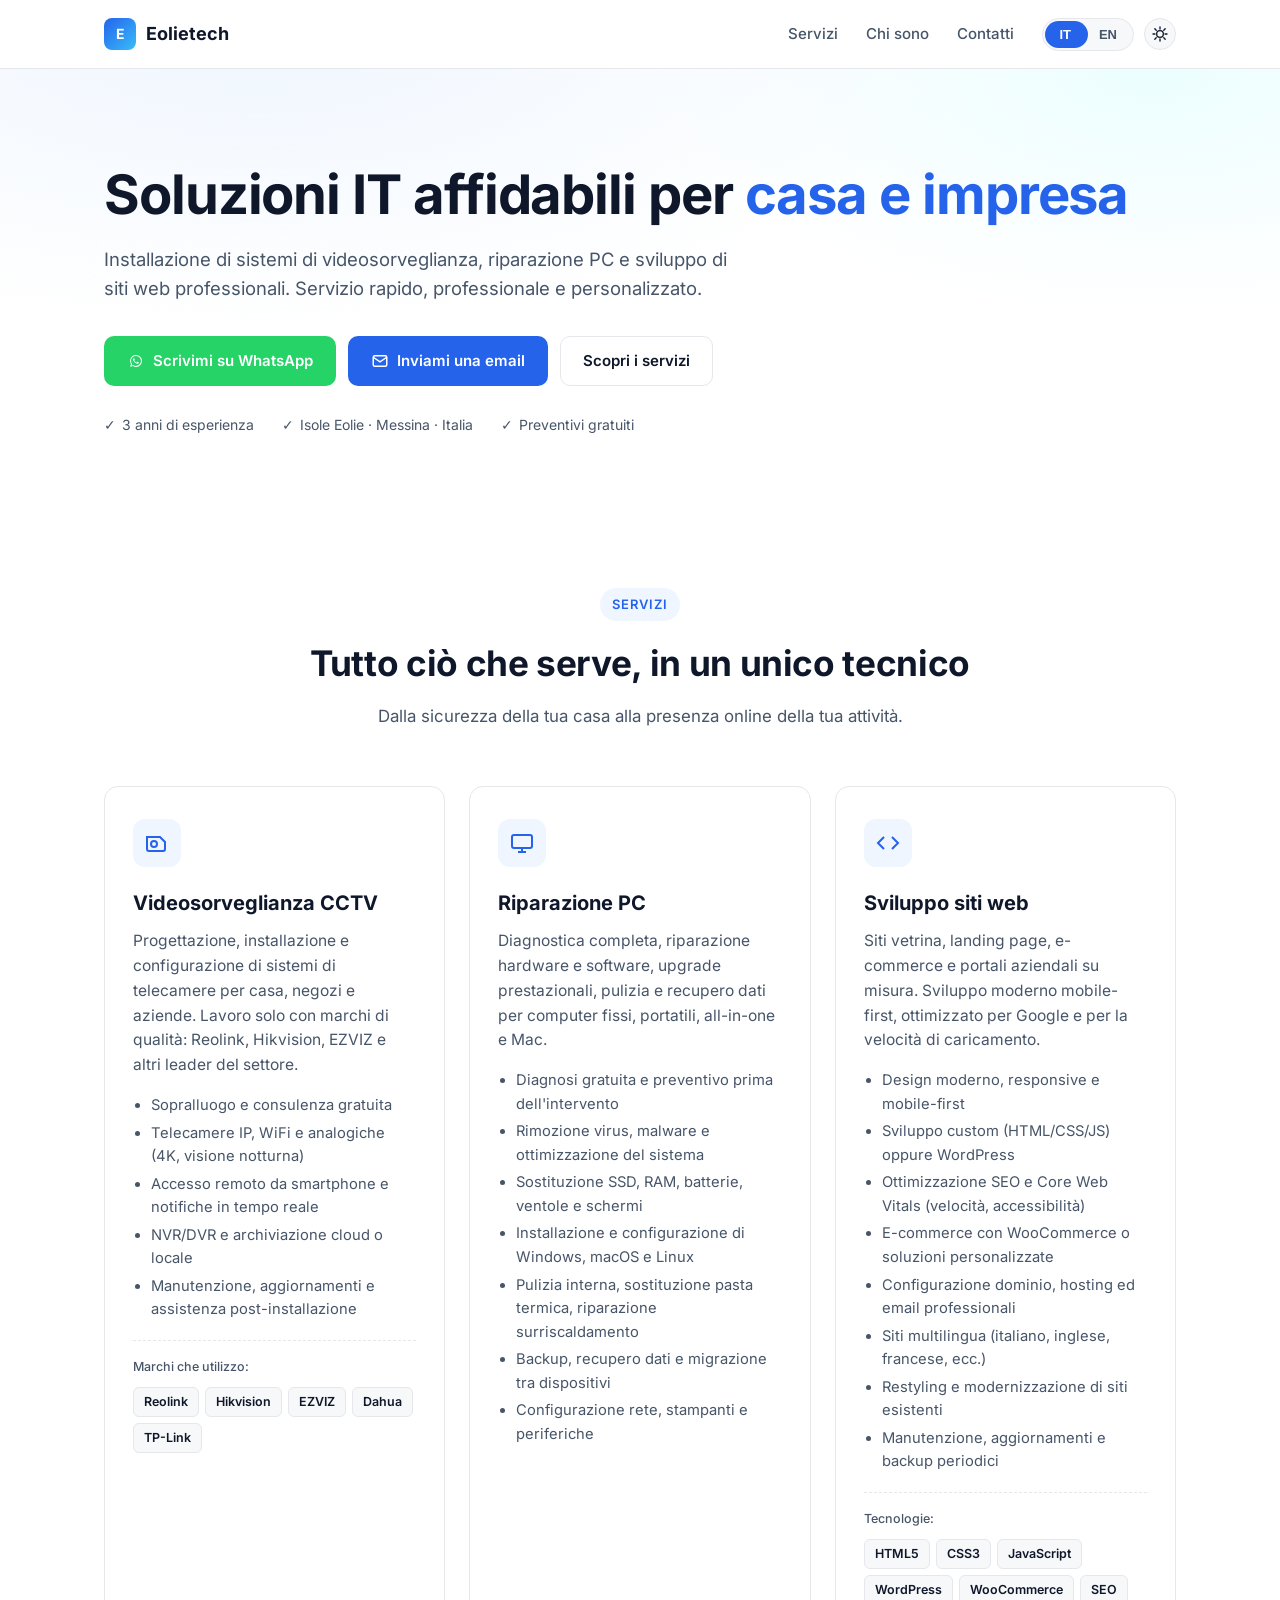
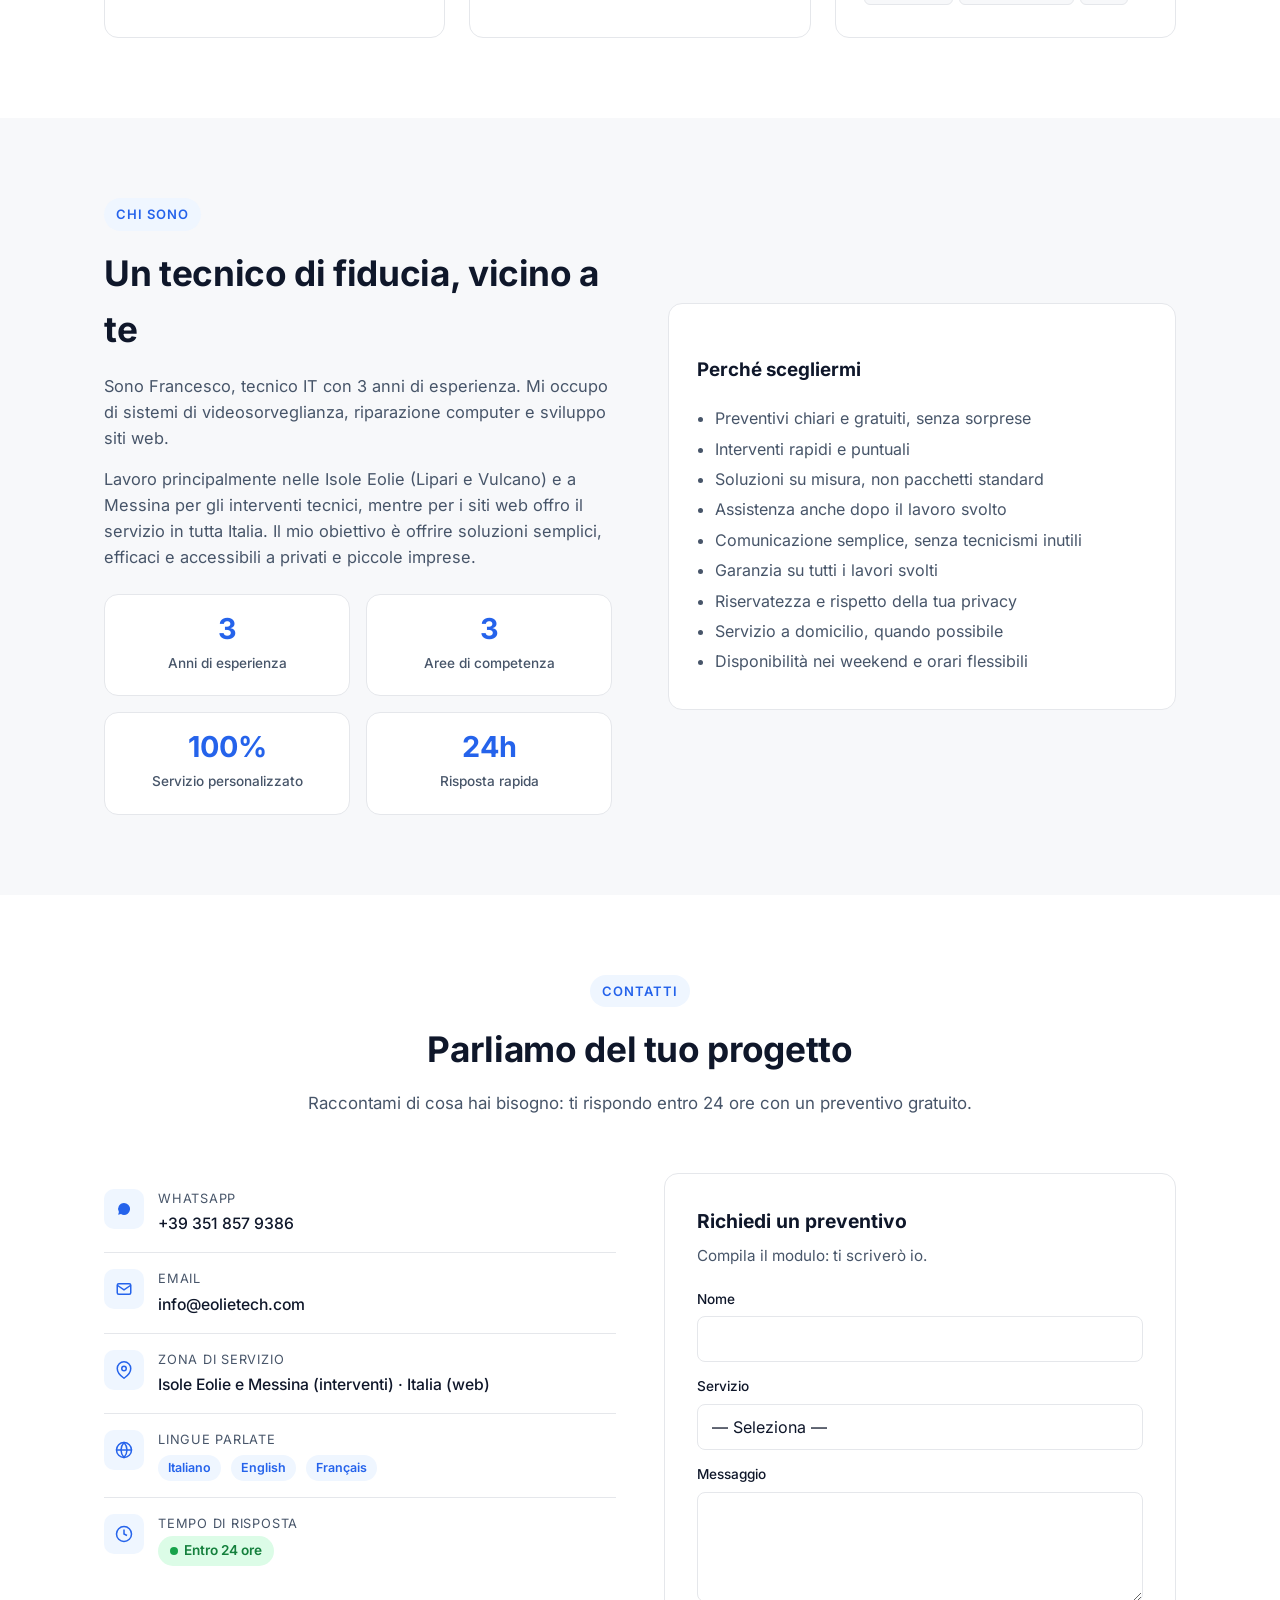
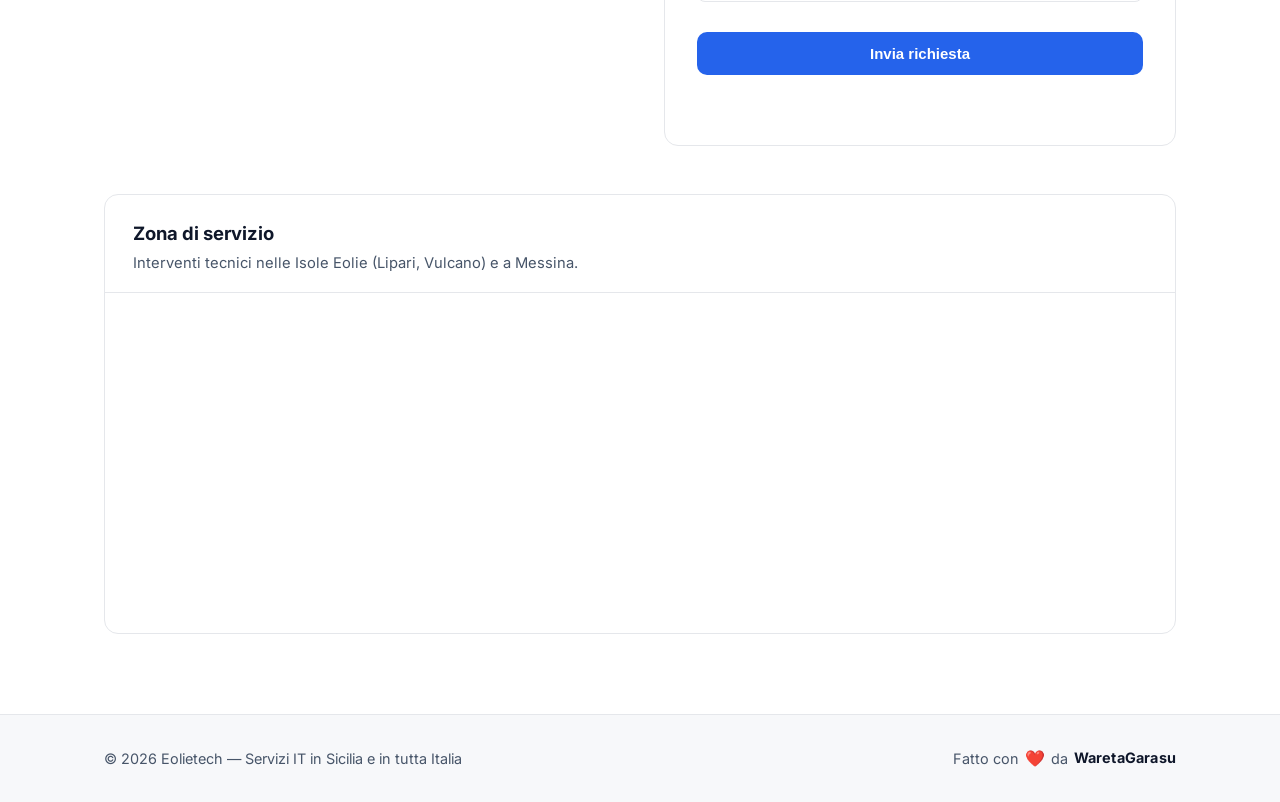
==== commit 1aa3cade: "automate sitemap generation and improve SEO/UX metadata" ====
--- a/index.html
+++ b/index.html
@@ -1 +1,55 @@
-<!doctype html> <html lang="it"> <head> <meta charset="UTF-8"> <meta content="width=device-width,initial-scale=1,viewport-fit=cover" name="viewport"> <meta content="#ffffff" name="theme-color"> <meta content="light dark" name="color-scheme"> <meta content="telephone=no" name="format-detection"> <meta content="yes" name="apple-mobile-web-app-capable"> <meta content="yes" name="mobile-web-app-capable"> <meta content="default" name="apple-mobile-web-app-status-bar-style"> <meta content="Eolietech" name="apple-mobile-web-app-title"> <link href="https://eolietech.com/" rel="canonical"> <meta content="website" property="og:type"> <meta content="https://eolietech.com/" property="og:url"> <meta content="eolietech.com" property="og:site_name"> <meta content="Eolietech — Servizi IT" property="og:title"> <meta content="Videosorveglianza, riparazione PC e sviluppo siti web nelle Isole Eolie, a Messina e in tutta Italia." property="og:description"> <meta content="https://eolietech.com/source/img/icon-512.png" property="og:image"> <meta content="it_IT" property="og:locale"> <meta content="en_US" property="og:locale:alternate"> <meta content="summary" name="twitter:card"> <meta content="Eolietech — Servizi IT" name="twitter:title"> <meta content="CCTV, riparazione PC e sviluppo siti web nelle Isole Eolie, a Messina e in tutta Italia." name="twitter:description"> <meta content="https://eolietech.com/source/img/icon-512.png" name="twitter:image"> <title data-i18n="meta.title"> Eolietech — CCTV, Riparazione PC e Siti Web </title> <meta content="Servizi professionali di videosorveglianza, riparazione PC e sviluppo siti web nelle Isole Eolie, a Messina e in tutta Italia." name="description" data-i18n="meta.description"> <link href="/source/fonts/inter-latin.woff2" rel="preload" type="font/woff2" as="font" crossorigin> <link href="/source/img/favicon.svg" rel="icon" type="image/svg+xml"> <link href="/source/img/favicon-32.png" rel="icon" type="image/png" sizes="32x32"> <link href="/source/img/favicon.ico" rel="shortcut icon"> <link href="/source/img/apple-touch-icon.png" rel="apple-touch-icon" sizes="180x180"> <link href="/source/site.webmanifest" rel="manifest"> <script>!function(){try{var t=localStorage.getItem("theme"),e=window.matchMedia("(prefers-color-scheme: dark)").matches,a="light"===t||"dark"===t?t:e?"dark":"light";document.documentElement.setAttribute("data-theme",a)}catch(t){}}()</script> <link href="/source/style.min.css" rel="stylesheet"> </head> <body> <noscript> <div class="noscript-banner"> <strong>JavaScript disabilitato.</strong> Alcune funzioni (cambio lingua, menu mobile, modulo di contatto) non sono disponibili. Contattami direttamente su WhatsApp <a href="https://wa.me/393518579386">+39 351 857 9386</a> o via email <a href="mailto:info@eolietech.com">info@eolietech.com</a>. <span class="sep">·</span> <strong>JavaScript is disabled.</strong> Some features (language switcher, mobile menu, contact form) won't work. Reach me on WhatsApp at <a href="https://wa.me/393518579386">+39 351 857 9386</a> or email <a href="mailto:info@eolietech.com">info@eolietech.com</a>. </div> </noscript> <header> <div class="container nav"> <a href="/" class="brand"> <span class="brand-mark">E</span> <span data-i18n="brand.name">Eolietech</span> </a> <nav class="nav-links" id="navLinks"> <a href="#services" data-i18n="nav.services">Servizi</a> <a href="#about" data-i18n="nav.about">Chi sono</a> <a href="#contact" data-i18n="nav.contact">Contatti</a> <div class="nav-controls"> <div class="lang-toggle" aria-label="Language" role="group"> <button class="active" data-lang="it">IT</button> <button data-lang="en">EN</button> </div> <button class="theme-toggle" aria-label="Attiva tema scuro" id="themeToggle" data-i18n-aria="nav.themeToggle" type="button" aria-pressed="false"> <svg aria-hidden="true" focusable="false" viewBox="0 0 24 24" class="theme-icon sun"> <circle cx="12" cy="12" r="5"></circle> <line x1="12" x2="12" y1="1.5" y2="4.5"></line> <line x1="12" x2="12" y1="19.5" y2="22.5"></line> <line x1="1.5" x2="4.5" y1="12" y2="12"></line> <line x1="19.5" x2="22.5" y1="12" y2="12"></line> <line x1="4.22" x2="6.34" y1="4.22" y2="6.34"></line> <line x1="17.66" x2="19.78" y1="17.66" y2="19.78"></line> <line x1="4.22" x2="6.34" y1="19.78" y2="17.66"></line> <line x1="17.66" x2="19.78" y1="6.34" y2="4.22"></line> </svg> <svg aria-hidden="true" focusable="false" viewBox="0 0 24 24" class="theme-icon moon"> <path d="M21 12.79A9 9 0 1 1 11.21 3a7 7 0 1 0 9.79 9.79z"></path> </svg> </button> </div> </nav> <button class="menu-toggle" aria-label="Menu" id="menuToggle" aria-controls="navLinks" aria-expanded="false"> ☰ </button> </div> </header> <section class="hero"> <div class="container"> <h1> <span data-i18n="hero.title1">Soluzioni IT affidabili per</span> <span class="accent" data-i18n="hero.title2">casa e impresa</span> </h1> <p data-i18n="hero.lead" class="lead"> Installazione di sistemi di videosorveglianza, riparazione PC e sviluppo di siti web professionali. Servizio rapido, professionale e personalizzato. </p> <div class="hero-actions"> <a href="https://wa.me/393518579386" class="btn btn-whatsapp" data-role="whatsapp-link" rel="noopener" target="_blank"> <svg aria-hidden="true" focusable="false" viewBox="0 0 24 24" fill="currentColor" height="18" width="18"> <path d="M17.6 6.3A7.85 7.85 0 0 0 12 4a7.94 7.94 0 0 0-6.8 12l-1 3.7 3.8-1A7.94 7.94 0 0 0 12 19.9a7.94 7.94 0 0 0 5.6-13.6Zm-5.6 12.2a6.6 6.6 0 0 1-3.4-.9l-.2-.1-2.2.6.6-2.2-.2-.2A6.62 6.62 0 1 1 12 18.5Zm3.6-4.9c-.2-.1-1.2-.6-1.4-.6-.2-.1-.3-.1-.5.1l-.7.8c-.1.2-.3.2-.5.1a5.4 5.4 0 0 1-2.7-2.4c-.2-.4.2-.4.6-1.2.1-.1 0-.3 0-.4l-.6-1.4c-.1-.4-.3-.3-.4-.3h-.4a.7.7 0 0 0-.5.2 2.2 2.2 0 0 0-.7 1.6 3.8 3.8 0 0 0 .8 2 8.5 8.5 0 0 0 3.3 2.9c.5.2.8.3 1.1.4a2.6 2.6 0 0 0 1.2.1 2 2 0 0 0 1.3-.9 1.6 1.6 0 0 0 .1-.9c0-.1-.2-.2-.4-.2Z"/> </svg> <span data-i18n="hero.cta1">Scrivimi su WhatsApp</span> </a> <a href="mailto:info@eolietech.com" class="btn btn-primary"> <svg aria-hidden="true" focusable="false" viewBox="0 0 24 24" fill="none" stroke="currentColor" stroke-width="2" height="18" width="18"> <rect height="14" rx="2" width="18" x="3" y="5"/> <polyline points="3 7 12 13 21 7"/> </svg> <span data-i18n="hero.cta3">Inviami una email</span> </a> <a href="#services" class="btn btn-secondary" data-i18n="hero.cta2">Scopri i servizi</a> </div> <div class="hero-meta"> <span>✓ <span data-i18n="hero.meta1">3 anni di esperienza</span></span> <span>✓ <span data-i18n="hero.meta2">Isole Eolie · Messina · Italia</span></span> <span>✓ <span data-i18n="hero.meta3">Preventivi gratuiti</span></span> </div> </div> </section> <section id="services"> <div class="container"> <div class="section-head"> <span class="eyebrow" data-i18n="services.eyebrow">Servizi</span> <h2 data-i18n="services.title"> Tutto ciò che serve, in un unico tecnico </h2> <p data-i18n="services.subtitle"> Dalla sicurezza della tua casa alla presenza online della tua attività. </p> </div> <div class="services-grid"> <div class="service-card"> <div class="service-icon"> <svg aria-hidden="true" focusable="false" viewBox="0 0 24 24" fill="none" stroke="currentColor" stroke-width="2"> <path d="M2 6h13l5 5v7a2 2 0 0 1-2 2H4a2 2 0 0 1-2-2V6z"/> <circle cx="9" cy="13" r="3"/> </svg> </div> <h3 data-i18n="services.cctv.title"> Videosorveglianza CCTV </h3> <p data-i18n="services.cctv.desc"> Progettazione, installazione e configurazione di sistemi di telecamere per casa, negozi e aziende. Lavoro solo con marchi di qualità: Reolink, Hikvision, EZVIZ e altri leader del settore. </p> <ul> <li data-i18n="services.cctv.li1"> Sopralluogo e consulenza gratuita </li> <li data-i18n="services.cctv.li2"> Telecamere IP, WiFi e analogiche (4K, visione notturna) </li> <li data-i18n="services.cctv.li3"> Accesso remoto da smartphone e notifiche in tempo reale </li> <li data-i18n="services.cctv.li4"> NVR/DVR e archiviazione cloud o locale </li> <li data-i18n="services.cctv.li5"> Manutenzione, aggiornamenti e assistenza post-installazione </li> </ul> <div class="brand-row"> <span class="brand-label" data-i18n="services.cctv.brands">Marchi che utilizzo:</span> <span class="brand-tag">Reolink</span> <span class="brand-tag">Hikvision</span> <span class="brand-tag">EZVIZ</span> <span class="brand-tag">Dahua</span> <span class="brand-tag">TP-Link</span> </div> </div> <div class="service-card"> <div class="service-icon"> <svg aria-hidden="true" focusable="false" viewBox="0 0 24 24" fill="none" stroke="currentColor" stroke-width="2"> <rect height="13" rx="2" width="20" x="2" y="4"/> <path d="M8 21h8M12 17v4"/> </svg> </div> <h3 data-i18n="services.pc.title">Riparazione PC</h3> <p data-i18n="services.pc.desc"> Diagnostica completa, riparazione hardware e software, upgrade prestazionali, pulizia e recupero dati per computer fissi, portatili, all-in-one e Mac. </p> <ul> <li data-i18n="services.pc.li1"> Diagnosi gratuita e preventivo prima dell'intervento </li> <li data-i18n="services.pc.li2"> Rimozione virus, malware e ottimizzazione del sistema </li> <li data-i18n="services.pc.li3"> Sostituzione SSD, RAM, batterie, ventole e schermi </li> <li data-i18n="services.pc.li4"> Installazione e configurazione di Windows, macOS e Linux </li> <li data-i18n="services.pc.li5"> Pulizia interna, sostituzione pasta termica, riparazione surriscaldamento </li> <li data-i18n="services.pc.li6"> Backup, recupero dati e migrazione tra dispositivi </li> <li data-i18n="services.pc.li7"> Configurazione rete, stampanti e periferiche </li> </ul> </div> <div class="service-card"> <div class="service-icon"> <svg aria-hidden="true" focusable="false" viewBox="0 0 24 24" fill="none" stroke="currentColor" stroke-width="2"> <polyline points="16 18 22 12 16 6"/> <polyline points="8 6 2 12 8 18"/> </svg> </div> <h3 data-i18n="services.web.title"> Sviluppo siti web </h3> <p data-i18n="services.web.desc"> Siti vetrina, landing page, e-commerce e portali aziendali su misura. Sviluppo moderno mobile-first, ottimizzato per Google e per la velocità di caricamento. </p> <ul> <li data-i18n="services.web.li1"> Design moderno, responsive e mobile-first </li> <li data-i18n="services.web.li2"> Sviluppo custom (HTML/CSS/JS) oppure WordPress </li> <li data-i18n="services.web.li3"> Ottimizzazione SEO e Core Web Vitals (velocità, accessibilità) </li> <li data-i18n="services.web.li4"> E-commerce con WooCommerce o soluzioni personalizzate </li> <li data-i18n="services.web.li5"> Configurazione dominio, hosting ed email professionali </li> <li data-i18n="services.web.li6"> Siti multilingua (italiano, inglese, francese, ecc.) </li> <li data-i18n="services.web.li7"> Restyling e modernizzazione di siti esistenti </li> <li data-i18n="services.web.li8"> Manutenzione, aggiornamenti e backup periodici </li> </ul> <div class="brand-row"> <span class="brand-label" data-i18n="services.web.tech">Tecnologie:</span> <span class="brand-tag">HTML5</span> <span class="brand-tag">CSS3</span> <span class="brand-tag">JavaScript</span> <span class="brand-tag">WordPress</span> <span class="brand-tag">WooCommerce</span> <span class="brand-tag">SEO</span> </div> </div> </div> </div> </section> <section id="about" class="about"> <div class="container"> <div class="about-grid"> <div class="about-text"> <span class="eyebrow" data-i18n="about.eyebrow">Chi sono</span> <h2 data-i18n="about.title"> Un tecnico di fiducia, vicino a te </h2> <p data-i18n="about.p1"> Sono Francesco, tecnico IT con 3 anni di esperienza. Mi occupo di sistemi di videosorveglianza, riparazione computer e sviluppo siti web. </p> <p data-i18n="about.p2"> Lavoro principalmente nelle Isole Eolie (Lipari e Vulcano) e a Messina per gli interventi tecnici, mentre per i siti web offro il servizio in tutta Italia. Il mio obiettivo è offrire soluzioni semplici, efficaci e accessibili a privati e piccole imprese. </p> <div class="stats"> <div class="stat-card"> <span class="num">3</span> <span class="label" data-i18n="about.stat1">Anni di esperienza</span> </div> <div class="stat-card"> <span class="num">3</span> <span class="label" data-i18n="about.stat2">Aree di competenza</span> </div> <div class="stat-card"> <span class="num">100%</span> <span class="label" data-i18n="about.stat3">Servizio personalizzato</span> </div> <div class="stat-card"> <span class="num">24h</span> <span class="label" data-i18n="about.stat4">Risposta rapida</span> </div> </div> </div> <div> <div class="about-why-card"> <h3 data-i18n="about.why.title"> Perché scegliermi </h3> <ul> <li data-i18n="about.why.li1"> Preventivi chiari e gratuiti, senza sorprese </li> <li data-i18n="about.why.li2"> Interventi rapidi e puntuali </li> <li data-i18n="about.why.li3"> Soluzioni su misura, non pacchetti standard </li> <li data-i18n="about.why.li4"> Assistenza anche dopo il lavoro svolto </li> <li data-i18n="about.why.li5"> Comunicazione semplice, senza tecnicismi inutili </li> <li data-i18n="about.why.li6"> Garanzia su tutti i lavori svolti </li> <li data-i18n="about.why.li7"> Riservatezza e rispetto della tua privacy </li> <li data-i18n="about.why.li8"> Servizio a domicilio, quando possibile </li> <li data-i18n="about.why.li9"> Disponibilità nei weekend e orari flessibili </li> </ul> </div> </div> </div> </div> </section> <section id="contact"> <div class="container"> <div class="section-head"> <span class="eyebrow" data-i18n="contact.eyebrow">Contatti</span> <h2 data-i18n="contact.title">Parliamo del tuo progetto</h2> <p data-i18n="contact.subtitle"> Raccontami di cosa hai bisogno: ti rispondo entro 24 ore con un preventivo gratuito. </p> </div> <div class="contact-wrapper"> <div class="contact-info"> <ul> <li> <div class="icon"> <svg aria-hidden="true" focusable="false" viewBox="0 0 24 24" fill="currentColor"> <path d="M17.6 6.3A7.85 7.85 0 0 0 12 4a7.94 7.94 0 0 0-6.8 12l-1 3.7 3.8-1A7.94 7.94 0 0 0 12 19.9a7.94 7.94 0 0 0 5.6-13.6Z"/> </svg> </div> <div> <div class="label">WhatsApp</div> <div class="value"> <a href="https://wa.me/393518579386" rel="noopener" target="_blank" data-role="whatsapp-link">+39 351 857 9386</a> </div> </div> </li> <li> <div class="icon"> <svg aria-hidden="true" focusable="false" viewBox="0 0 24 24" fill="none" stroke="currentColor" stroke-width="2"> <rect height="14" rx="2" width="18" x="3" y="5"/> <polyline points="3 7 12 13 21 7"/> </svg> </div> <div> <div class="label">Email</div> <div class="value"> <a href="mailto:info@eolietech.com">info@eolietech.com</a> </div> </div> </li> <li> <div class="icon"> <svg aria-hidden="true" focusable="false" viewBox="0 0 24 24" fill="none" stroke="currentColor" stroke-width="2"> <path d="M21 10c0 7-9 13-9 13s-9-6-9-13a9 9 0 0 1 18 0z"/> <circle cx="12" cy="10" r="3"/> </svg> </div> <div> <div class="label" data-i18n="contact.area.label"> Zona di servizio </div> <div class="value" data-i18n="contact.area.value"> Isole Eolie e Messina (interventi) · Italia (web) </div> </div> </li> <li> <div class="icon"> <svg aria-hidden="true" focusable="false" viewBox="0 0 24 24" fill="none" stroke="currentColor" stroke-width="2"> <circle cx="12" cy="12" r="10"/> <line x1="2" x2="22" y1="12" y2="12"/> <path d="M12 2a15.3 15.3 0 0 1 4 10 15.3 15.3 0 0 1-4 10 15.3 15.3 0 0 1-4-10 15.3 15.3 0 0 1 4-10z"/> </svg> </div> <div> <div class="label" data-i18n="contact.languages.label"> Lingue parlate </div> <div class="value"> <span class="lang-pill">Italiano</span> <span class="lang-pill">English</span> <span class="lang-pill">Français</span> </div> </div> </li> <li> <div class="icon"> <svg aria-hidden="true" focusable="false" viewBox="0 0 24 24" fill="none" stroke="currentColor" stroke-width="2"> <circle cx="12" cy="12" r="10"/> <polyline points="12 6 12 12 16 14"/> </svg> </div> <div> <div class="label" data-i18n="contact.response.label"> Tempo di risposta </div> <div class="value"> <span class="response-badge" data-i18n="contact.response.value">Entro 24 ore</span> </div> </div> </li> </ul> </div> <form class="contact-form" id="contactForm"> <h3 data-i18n="contact.form.title"> Richiedi un preventivo </h3> <p data-i18n="contact.form.subtitle"> Compila il modulo: ti scriverò io. </p> <div class="form-row"> <label data-i18n="contact.form.name" for="name">Nome</label> <input autocapitalize="words" autocomplete="name" enterkeyhint="next" id="name" name="name" required> </div> <div class="form-row"> <label data-i18n="contact.form.service" for="service">Servizio</label> <select id="service" name="service" required> <option data-i18n="contact.form.choose" value=""> — Seleziona — </option> <option data-i18n="services.cctv.title" value="cctv"> Videosorveglianza CCTV </option> <option data-i18n="services.pc.title" value="pc"> Riparazione PC </option> <option data-i18n="services.web.title" value="web"> Sviluppo siti web </option> <option data-i18n="contact.form.other" value="other"> Altro </option> </select> </div> <div class="form-row"> <label data-i18n="contact.form.message" for="message">Messaggio</label> <textarea autocapitalize="sentences" enterkeyhint="send" id="message" name="message" required></textarea> </div> <button class="btn btn-primary form-submit" type="submit" data-i18n="contact.form.send"> Invia richiesta </button> </form> </div> <div class="map-wrapper"> <div class="map-header"> <h3 data-i18n="contact.map.title">Zona di servizio</h3> <p data-i18n="contact.map.subtitle"> Interventi tecnici nelle Isole Eolie (Lipari, Vulcano) e a Messina. </p> </div> <iframe allowfullscreen height="340" loading="lazy" referrerpolicy="no-referrer-when-downgrade" src="https://maps.google.com/maps?ll=38.44,14.96&z=11&t=m&output=embed" style="border:0" title="Lipari and Vulcano service area map" width="100%"></iframe> </div> </div> </section> <footer> <div class="container footer-content"> <div> © <span id="year"></span> <span data-i18n="brand.name">Eolietech</span> — <span data-i18n="footer.tagline">Servizi IT in Sicilia e in tutta Italia</span> </div> <div class="footer-signature"> <span data-i18n="footer.built">Fatto con</span> <span class="heart" aria-hidden="true">❤️</span> <span data-i18n="footer.builtBy">da</span> <strong class="signature"> <a href="https://waretagarasu.com" rel="noopener" target="_blank">WaretaGarasu</a> </strong> </div> </div> </footer> <button class="scroll-top" aria-label="Torna su" id="scrollTop" data-i18n-aria="nav.scrollTop" type="button"> <svg aria-hidden="true" focusable="false" viewBox="0 0 24 24"> <polyline points="6 14 12 8 18 14"/> </svg> </button> <script src="/source/script.min.js"></script> </body> </html>                                                                      +<!doctype html> <html lang="it"> <head> <meta charset="UTF-8"> <meta content="width=device-width,initial-scale=1,viewport-fit=cover" name="viewport"> <meta content="#ffffff" name="theme-color"> <meta content="light dark" name="color-scheme"> <meta content="telephone=no" name="format-detection"> <meta content="yes" name="apple-mobile-web-app-capable"> <meta content="yes" name="mobile-web-app-capable"> <meta content="default" name="apple-mobile-web-app-status-bar-style"> <meta content="Eolietech" name="apple-mobile-web-app-title"> <link href="https://eolietech.com/" rel="canonical"> <meta content="website" property="og:type"> <meta content="https://eolietech.com/" property="og:url"> <meta content="eolietech.com" property="og:site_name"> <meta content="Eolietech — Servizi IT" property="og:title"> <meta content="Videosorveglianza, riparazione PC e sviluppo siti web nelle Isole Eolie, a Messina e in tutta Italia." property="og:description"> <meta content="https://eolietech.com/source/img/icon-512.png" property="og:image"> <meta content="it_IT" property="og:locale"> <meta content="en_US" property="og:locale:alternate"> <meta content="summary" name="twitter:card"> <meta content="Eolietech — Servizi IT" name="twitter:title"> <meta content="CCTV, riparazione PC e sviluppo siti web nelle Isole Eolie, a Messina e in tutta Italia." name="twitter:description"> <meta content="https://eolietech.com/source/img/icon-512.png" name="twitter:image"> <title data-i18n="meta.title"> Eolietech — CCTV, Riparazione PC e Siti Web </title> <meta content="Servizi professionali di videosorveglianza, riparazione PC e sviluppo siti web nelle Isole Eolie, a Messina e in tutta Italia." name="description" data-i18n="meta.description"> <link href="/source/fonts/inter-latin.woff2" rel="preload" type="font/woff2" as="font" crossorigin> <link href="/source/img/favicon.svg" rel="icon" type="image/svg+xml"> <link href="/source/img/favicon-32.png" rel="icon" type="image/png" sizes="32x32"> <link href="/source/img/favicon.ico" rel="shortcut icon"> <link href="/source/img/apple-touch-icon.png" rel="apple-touch-icon" sizes="180x180"> <link href="/source/site.webmanifest" rel="manifest"> <script>!function(){try{var e=localStorage.getItem("theme"),t=window.matchMedia("(prefers-color-scheme: dark)").matches,a="light"===e||"dark"===e?e:t?"dark":"light";document.documentElement.setAttribute("data-theme",a);var r=document.querySelector('meta[name="theme-color"]');r&&r.setAttribute("content","dark"===a?"#050a16":"#ffffff")}catch(e){}}()</script> <script type="application/ld+json"> {
+                "@context": "https://schema.org",
+                "@type": "ProfessionalService",
+                "name": "Eolietech",
+                "url": "https://eolietech.com/",
+                "inLanguage": "it-IT",
+                "mainEntityOfPage": {
+                    "@type": "WebPage",
+                    "@id": "https://eolietech.com/"
+                },
+                "logo": "https://eolietech.com/source/img/icon-512.png",
+                "image": "https://eolietech.com/source/img/icon-512.png",
+                "telephone": "+39 351 857 9386",
+                "email": "info@eolietech.com",
+                "priceRange": "\u20ac\u20ac",
+                "founder": {
+                    "@type": "Person",
+                    "name": "Francesco"
+                },
+                "areaServed": [
+                    {
+                        "@type": "Place",
+                        "name": "Lipari"
+                    },
+                    {
+                        "@type": "Place",
+                        "name": "Vulcano"
+                    },
+                    {
+                        "@type": "Place",
+                        "name": "Messina"
+                    },
+                    {
+                        "@type": "Place",
+                        "name": "Sicily"
+                    },
+                    {
+                        "@type": "Country",
+                        "name": "Italy"
+                    }
+                ],
+                "serviceType": [
+                    "Videosorveglianza CCTV",
+                    "Riparazione PC",
+                    "Sviluppo siti web"
+                ],
+                "contactPoint": {
+                    "@type": "ContactPoint",
+                    "telephone": "+39 351 857 9386",
+                    "email": "info@eolietech.com",
+                    "contactType": "customer service",
+                    "areaServed": "IT",
+                    "availableLanguage": ["it", "en"]
+                ]
+            } </script> <link href="/source/style.min.css" rel="stylesheet"> </head> <body> <noscript> <div class="noscript-banner"> <strong>JavaScript disabilitato.</strong> Alcune funzioni (cambio lingua, menu mobile, modulo di contatto) non sono disponibili. Contattami direttamente su WhatsApp <a href="https://wa.me/393518579386">+39 351 857 9386</a> o via email <a href="mailto:info@eolietech.com">info@eolietech.com</a>. <span class="sep">·</span> <strong>JavaScript is disabled.</strong> Some features (language switcher, mobile menu, contact form) won't work. Reach me on WhatsApp at <a href="https://wa.me/393518579386">+39 351 857 9386</a> or email <a href="mailto:info@eolietech.com">info@eolietech.com</a>. </div> </noscript> <header> <div class="container nav"> <a href="/" class="brand"> <span class="brand-mark">E</span> <span data-i18n="brand.name">Eolietech</span> </a> <nav class="nav-links" id="navLinks"> <a href="#services" data-i18n="nav.services">Servizi</a> <a href="#about" data-i18n="nav.about">Chi sono</a> <a href="#contact" data-i18n="nav.contact">Contatti</a> <div class="nav-controls"> <div class="lang-toggle" aria-label="Language" role="group"> <button class="active" data-lang="it">IT</button> <button data-lang="en">EN</button> </div> <button class="theme-toggle" aria-label="Attiva tema scuro" id="themeToggle" data-i18n-aria="nav.themeToggle" type="button" aria-pressed="false"> <svg aria-hidden="true" focusable="false" viewBox="0 0 24 24" class="theme-icon sun"> <circle cx="12" cy="12" r="5"></circle> <line x1="12" x2="12" y1="1.5" y2="4.5"></line> <line x1="12" x2="12" y1="19.5" y2="22.5"></line> <line x1="1.5" x2="4.5" y1="12" y2="12"></line> <line x1="19.5" x2="22.5" y1="12" y2="12"></line> <line x1="4.22" x2="6.34" y1="4.22" y2="6.34"></line> <line x1="17.66" x2="19.78" y1="17.66" y2="19.78"></line> <line x1="4.22" x2="6.34" y1="19.78" y2="17.66"></line> <line x1="17.66" x2="19.78" y1="6.34" y2="4.22"></line> </svg> <svg aria-hidden="true" focusable="false" viewBox="0 0 24 24" class="theme-icon moon"> <path d="M21 12.79A9 9 0 1 1 11.21 3a7 7 0 1 0 9.79 9.79z"></path> </svg> </button> </div> </nav> <button class="menu-toggle" aria-label="Menu" id="menuToggle" aria-controls="navLinks" aria-expanded="false"> ☰ </button> </div> </header> <section class="hero"> <div class="container"> <h1> <span data-i18n="hero.title1">Soluzioni IT affidabili per</span> <span class="accent" data-i18n="hero.title2">casa e impresa</span> </h1> <p data-i18n="hero.lead" class="lead"> Installazione di sistemi di videosorveglianza, riparazione PC e sviluppo di siti web professionali. Servizio rapido, professionale e personalizzato. </p> <div class="hero-actions"> <a href="https://wa.me/393518579386" class="btn btn-whatsapp" data-role="whatsapp-link" rel="noopener" target="_blank"> <svg aria-hidden="true" focusable="false" viewBox="0 0 24 24" fill="currentColor" height="18" width="18"> <path d="M17.6 6.3A7.85 7.85 0 0 0 12 4a7.94 7.94 0 0 0-6.8 12l-1 3.7 3.8-1A7.94 7.94 0 0 0 12 19.9a7.94 7.94 0 0 0 5.6-13.6Zm-5.6 12.2a6.6 6.6 0 0 1-3.4-.9l-.2-.1-2.2.6.6-2.2-.2-.2A6.62 6.62 0 1 1 12 18.5Zm3.6-4.9c-.2-.1-1.2-.6-1.4-.6-.2-.1-.3-.1-.5.1l-.7.8c-.1.2-.3.2-.5.1a5.4 5.4 0 0 1-2.7-2.4c-.2-.4.2-.4.6-1.2.1-.1 0-.3 0-.4l-.6-1.4c-.1-.4-.3-.3-.4-.3h-.4a.7.7 0 0 0-.5.2 2.2 2.2 0 0 0-.7 1.6 3.8 3.8 0 0 0 .8 2 8.5 8.5 0 0 0 3.3 2.9c.5.2.8.3 1.1.4a2.6 2.6 0 0 0 1.2.1 2 2 0 0 0 1.3-.9 1.6 1.6 0 0 0 .1-.9c0-.1-.2-.2-.4-.2Z"/> </svg> <span data-i18n="hero.cta1">Scrivimi su WhatsApp</span> </a> <a href="mailto:info@eolietech.com" class="btn btn-primary"> <svg aria-hidden="true" focusable="false" viewBox="0 0 24 24" fill="none" stroke="currentColor" stroke-width="2" height="18" width="18"> <rect height="14" rx="2" width="18" x="3" y="5"/> <polyline points="3 7 12 13 21 7"/> </svg> <span data-i18n="hero.cta3">Inviami una email</span> </a> <a href="#services" class="btn btn-secondary" data-i18n="hero.cta2">Scopri i servizi</a> </div> <div class="hero-meta"> <span>✓ <span data-i18n="hero.meta1">3 anni di esperienza</span></span> <span>✓ <span data-i18n="hero.meta2">Isole Eolie · Messina · Italia</span></span> <span>✓ <span data-i18n="hero.meta3">Preventivi gratuiti</span></span> </div> </div> </section> <section id="services"> <div class="container"> <div class="section-head"> <span class="eyebrow" data-i18n="services.eyebrow">Servizi</span> <h2 data-i18n="services.title"> Tutto ciò che serve, in un unico tecnico </h2> <p data-i18n="services.subtitle"> Dalla sicurezza della tua casa alla presenza online della tua attività. </p> </div> <div class="services-grid"> <div class="service-card"> <div class="service-icon"> <svg aria-hidden="true" focusable="false" viewBox="0 0 24 24" fill="none" stroke="currentColor" stroke-width="2"> <path d="M2 6h13l5 5v7a2 2 0 0 1-2 2H4a2 2 0 0 1-2-2V6z"/> <circle cx="9" cy="13" r="3"/> </svg> </div> <h3 data-i18n="services.cctv.title"> Videosorveglianza CCTV </h3> <p data-i18n="services.cctv.desc"> Progettazione, installazione e configurazione di sistemi di telecamere per casa, negozi e aziende. Lavoro solo con marchi di qualità: Reolink, Hikvision, EZVIZ e altri leader del settore. </p> <ul> <li data-i18n="services.cctv.li1"> Sopralluogo e consulenza gratuita </li> <li data-i18n="services.cctv.li2"> Telecamere IP, WiFi e analogiche (4K, visione notturna) </li> <li data-i18n="services.cctv.li3"> Accesso remoto da smartphone e notifiche in tempo reale </li> <li data-i18n="services.cctv.li4"> NVR/DVR e archiviazione cloud o locale </li> <li data-i18n="services.cctv.li5"> Manutenzione, aggiornamenti e assistenza post-installazione </li> </ul> <div class="brand-row"> <span class="brand-label" data-i18n="services.cctv.brands">Marchi che utilizzo:</span> <span class="brand-tag">Reolink</span> <span class="brand-tag">Hikvision</span> <span class="brand-tag">EZVIZ</span> <span class="brand-tag">Dahua</span> <span class="brand-tag">TP-Link</span> </div> </div> <div class="service-card"> <div class="service-icon"> <svg aria-hidden="true" focusable="false" viewBox="0 0 24 24" fill="none" stroke="currentColor" stroke-width="2"> <rect height="13" rx="2" width="20" x="2" y="4"/> <path d="M8 21h8M12 17v4"/> </svg> </div> <h3 data-i18n="services.pc.title">Riparazione PC</h3> <p data-i18n="services.pc.desc"> Diagnostica completa, riparazione hardware e software, upgrade prestazionali, pulizia e recupero dati per computer fissi, portatili, all-in-one e Mac. </p> <ul> <li data-i18n="services.pc.li1"> Diagnosi gratuita e preventivo prima dell'intervento </li> <li data-i18n="services.pc.li2"> Rimozione virus, malware e ottimizzazione del sistema </li> <li data-i18n="services.pc.li3"> Sostituzione SSD, RAM, batterie, ventole e schermi </li> <li data-i18n="services.pc.li4"> Installazione e configurazione di Windows, macOS e Linux </li> <li data-i18n="services.pc.li5"> Pulizia interna, sostituzione pasta termica, riparazione surriscaldamento </li> <li data-i18n="services.pc.li6"> Backup, recupero dati e migrazione tra dispositivi </li> <li data-i18n="services.pc.li7"> Configurazione rete, stampanti e periferiche </li> </ul> </div> <div class="service-card"> <div class="service-icon"> <svg aria-hidden="true" focusable="false" viewBox="0 0 24 24" fill="none" stroke="currentColor" stroke-width="2"> <polyline points="16 18 22 12 16 6"/> <polyline points="8 6 2 12 8 18"/> </svg> </div> <h3 data-i18n="services.web.title"> Sviluppo siti web </h3> <p data-i18n="services.web.desc"> Siti vetrina, landing page, e-commerce e portali aziendali su misura. Sviluppo moderno mobile-first, ottimizzato per Google e per la velocità di caricamento. </p> <ul> <li data-i18n="services.web.li1"> Design moderno, responsive e mobile-first </li> <li data-i18n="services.web.li2"> Sviluppo custom (HTML/CSS/JS) oppure WordPress </li> <li data-i18n="services.web.li3"> Ottimizzazione SEO e Core Web Vitals (velocità, accessibilità) </li> <li data-i18n="services.web.li4"> E-commerce con WooCommerce o soluzioni personalizzate </li> <li data-i18n="services.web.li5"> Configurazione dominio, hosting ed email professionali </li> <li data-i18n="services.web.li6"> Siti multilingua (italiano, inglese, francese, ecc.) </li> <li data-i18n="services.web.li7"> Restyling e modernizzazione di siti esistenti </li> <li data-i18n="services.web.li8"> Manutenzione, aggiornamenti e backup periodici </li> </ul> <div class="brand-row"> <span class="brand-label" data-i18n="services.web.tech">Tecnologie:</span> <span class="brand-tag">HTML5</span> <span class="brand-tag">CSS3</span> <span class="brand-tag">JavaScript</span> <span class="brand-tag">WordPress</span> <span class="brand-tag">WooCommerce</span> <span class="brand-tag">SEO</span> </div> </div> </div> </div> </section> <section id="about" class="about"> <div class="container"> <div class="about-grid"> <div class="about-text"> <span class="eyebrow" data-i18n="about.eyebrow">Chi sono</span> <h2 data-i18n="about.title"> Un tecnico di fiducia, vicino a te </h2> <p data-i18n="about.p1"> Sono Francesco, tecnico IT con 3 anni di esperienza. Mi occupo di sistemi di videosorveglianza, riparazione computer e sviluppo siti web. </p> <p data-i18n="about.p2"> Lavoro principalmente nelle Isole Eolie (Lipari e Vulcano) e a Messina per gli interventi tecnici, mentre per i siti web offro il servizio in tutta Italia. Il mio obiettivo è offrire soluzioni semplici, efficaci e accessibili a privati e piccole imprese. </p> <div class="stats"> <div class="stat-card"> <span class="num">3</span> <span class="label" data-i18n="about.stat1">Anni di esperienza</span> </div> <div class="stat-card"> <span class="num">3</span> <span class="label" data-i18n="about.stat2">Aree di competenza</span> </div> <div class="stat-card"> <span class="num">100%</span> <span class="label" data-i18n="about.stat3">Servizio personalizzato</span> </div> <div class="stat-card"> <span class="num">24h</span> <span class="label" data-i18n="about.stat4">Risposta rapida</span> </div> </div> </div> <div> <div class="about-why-card"> <h3 data-i18n="about.why.title"> Perché scegliermi </h3> <ul> <li data-i18n="about.why.li1"> Preventivi chiari e gratuiti, senza sorprese </li> <li data-i18n="about.why.li2"> Interventi rapidi e puntuali </li> <li data-i18n="about.why.li3"> Soluzioni su misura, non pacchetti standard </li> <li data-i18n="about.why.li4"> Assistenza anche dopo il lavoro svolto </li> <li data-i18n="about.why.li5"> Comunicazione semplice, senza tecnicismi inutili </li> <li data-i18n="about.why.li6"> Garanzia su tutti i lavori svolti </li> <li data-i18n="about.why.li7"> Riservatezza e rispetto della tua privacy </li> <li data-i18n="about.why.li8"> Servizio a domicilio, quando possibile </li> <li data-i18n="about.why.li9"> Disponibilità nei weekend e orari flessibili </li> </ul> </div> </div> </div> </div> </section> <section id="contact"> <div class="container"> <div class="section-head"> <span class="eyebrow" data-i18n="contact.eyebrow">Contatti</span> <h2 data-i18n="contact.title">Parliamo del tuo progetto</h2> <p data-i18n="contact.subtitle"> Raccontami di cosa hai bisogno: ti rispondo entro 24 ore con un preventivo gratuito. </p> </div> <div class="contact-wrapper"> <div class="contact-info"> <ul> <li> <div class="icon"> <svg aria-hidden="true" focusable="false" viewBox="0 0 24 24" fill="currentColor"> <path d="M17.6 6.3A7.85 7.85 0 0 0 12 4a7.94 7.94 0 0 0-6.8 12l-1 3.7 3.8-1A7.94 7.94 0 0 0 12 19.9a7.94 7.94 0 0 0 5.6-13.6Z"/> </svg> </div> <div> <div class="label">WhatsApp</div> <div class="value"> <a href="https://wa.me/393518579386" rel="noopener" target="_blank" data-role="whatsapp-link">+39 351 857 9386</a> </div> </div> </li> <li> <div class="icon"> <svg aria-hidden="true" focusable="false" viewBox="0 0 24 24" fill="none" stroke="currentColor" stroke-width="2"> <rect height="14" rx="2" width="18" x="3" y="5"/> <polyline points="3 7 12 13 21 7"/> </svg> </div> <div> <div class="label">Email</div> <div class="value"> <a href="mailto:info@eolietech.com">info@eolietech.com</a> </div> </div> </li> <li> <div class="icon"> <svg aria-hidden="true" focusable="false" viewBox="0 0 24 24" fill="none" stroke="currentColor" stroke-width="2"> <path d="M21 10c0 7-9 13-9 13s-9-6-9-13a9 9 0 0 1 18 0z"/> <circle cx="12" cy="10" r="3"/> </svg> </div> <div> <div class="label" data-i18n="contact.area.label"> Zona di servizio </div> <div class="value" data-i18n="contact.area.value"> Isole Eolie e Messina (interventi) · Italia (web) </div> </div> </li> <li> <div class="icon"> <svg aria-hidden="true" focusable="false" viewBox="0 0 24 24" fill="none" stroke="currentColor" stroke-width="2"> <circle cx="12" cy="12" r="10"/> <line x1="2" x2="22" y1="12" y2="12"/> <path d="M12 2a15.3 15.3 0 0 1 4 10 15.3 15.3 0 0 1-4 10 15.3 15.3 0 0 1-4-10 15.3 15.3 0 0 1 4-10z"/> </svg> </div> <div> <div class="label" data-i18n="contact.languages.label"> Lingue parlate </div> <div class="value"> <span class="lang-pill">Italiano</span> <span class="lang-pill">English</span> <span class="lang-pill">Français</span> </div> </div> </li> <li> <div class="icon"> <svg aria-hidden="true" focusable="false" viewBox="0 0 24 24" fill="none" stroke="currentColor" stroke-width="2"> <circle cx="12" cy="12" r="10"/> <polyline points="12 6 12 12 16 14"/> </svg> </div> <div> <div class="label" data-i18n="contact.response.label"> Tempo di risposta </div> <div class="value"> <span class="response-badge" data-i18n="contact.response.value">Entro 24 ore</span> </div> </div> </li> </ul> </div> <form class="contact-form" id="contactForm"> <h3 data-i18n="contact.form.title"> Richiedi un preventivo </h3> <p data-i18n="contact.form.subtitle"> Compila il modulo: ti scriverò io. </p> <div class="form-row"> <label data-i18n="contact.form.name" for="name">Nome</label> <input autocapitalize="words" autocomplete="name" enterkeyhint="next" id="name" name="name" required> </div> <div class="form-row"> <label data-i18n="contact.form.service" for="service">Servizio</label> <select id="service" name="service" required> <option data-i18n="contact.form.choose" value=""> — Seleziona — </option> <option data-i18n="services.cctv.title" value="cctv"> Videosorveglianza CCTV </option> <option data-i18n="services.pc.title" value="pc"> Riparazione PC </option> <option data-i18n="services.web.title" value="web"> Sviluppo siti web </option> <option data-i18n="contact.form.other" value="other"> Altro </option> </select> </div> <div class="form-row"> <label data-i18n="contact.form.message" for="message">Messaggio</label> <textarea autocapitalize="sentences" enterkeyhint="send" id="message" name="message" required></textarea> </div> <button class="btn btn-primary form-submit" type="submit" data-i18n="contact.form.send"> Invia richiesta </button> <p class="form-feedback" aria-live="polite" id="contactFormFeedback" role="status"></p> </form> </div> <div class="map-wrapper"> <div class="map-header"> <h3 data-i18n="contact.map.title">Zona di servizio</h3> <p data-i18n="contact.map.subtitle"> Interventi tecnici nelle Isole Eolie (Lipari, Vulcano) e a Messina. </p> </div> <iframe allowfullscreen height="340" loading="lazy" referrerpolicy="no-referrer-when-downgrade" src="https://maps.google.com/maps?ll=38.44,14.96&z=11&t=m&output=embed" style="border:0" title="Lipari and Vulcano service area map" width="100%"></iframe> </div> </div> </section> <footer> <div class="container footer-content"> <div> © <span id="year"></span> <span data-i18n="brand.name">Eolietech</span> — <span data-i18n="footer.tagline">Servizi IT in Sicilia e in tutta Italia</span> </div> <div class="footer-signature"> <span data-i18n="footer.built">Fatto con</span> <span class="heart" aria-hidden="true">❤️</span> <span data-i18n="footer.builtBy">da</span> <strong class="signature"> <a href="https://waretagarasu.com" rel="noopener" target="_blank">WaretaGarasu</a> </strong> </div> </div> </footer> <button class="scroll-top" aria-label="Torna su" id="scrollTop" data-i18n-aria="nav.scrollTop" type="button"> <svg aria-hidden="true" focusable="false" viewBox="0 0 24 24"> <polyline points="6 14 12 8 18 14"/> </svg> </button> <script src="/source/script.min.js"></script> </body> </html>                                                                      
--- a/source/style.min.css
+++ b/source/style.min.css
@@ -1 +1 @@
-@font-face{font-family:'Inter';font-style:normal;font-weight:100 900;font-display:swap;src:url('fonts/inter-latin.woff2') format('woff2-variations'),url('fonts/inter-latin.woff2') format('woff2');unicode-range:U+0000-00FF,U+0131,U+0152-0153,U+02BB-02BC,U+02C6,U+02DA,U+02DC,U+0304,U+0308,U+0329,U+2000-206F,U+2074,U+20AC,U+2122,U+2191,U+2193,U+2212,U+2215,U+FEFF,U+FFFD}:root{--bg:#fff;--bg-soft:#f7f8fa;--surface:#fff;--text:#0f172a;--text-muted:#475569;--border:#e5e7eb;--accent:#2563eb;--accent-hover:#1d4ed8;--accent-soft:#eff6ff;--success:#16a34a;--shadow:0 1px 2px rgba(15,23,42,0.04),0 8px 24px rgba(15,23,42,0.06);--hero-glow-secondary:#ecfeff;--radius:14px;--max-width:1120px}[data-theme="dark"]{--bg:#050a16;--bg-soft:#0d1628;--surface:#111c31;--text:#eaf1ff;--text-muted:#9db0d1;--border:#2b3d5f;--accent:#7ab2ff;--accent-hover:#9ac6ff;--accent-soft:rgba(122,178,255,0.2);--shadow:0 1px 2px rgba(2,6,23,0.5),0 12px 28px rgba(2,6,23,0.58);--hero-glow-secondary:rgba(59,130,246,0.12)}*{box-sizing:border-box}html{scroll-behavior:smooth;-webkit-text-size-adjust:100%;text-size-adjust:100%}body{margin:0;font-family:'Inter',-apple-system,BlinkMacSystemFont,'Segoe UI',Roboto,sans-serif;color:var(--text);background:var(--bg);line-height:1.6;min-height:100vh;display:flex;flex-direction:column;-webkit-font-smoothing:antialiased;text-rendering:optimizeLegibility;overflow-x:hidden}body.menu-open{overflow:hidden}a,button,.btn,input,select,textarea,.lang-toggle button,.menu-toggle,.service-card{-webkit-tap-highlight-color:transparent;touch-action:manipulation}a{color:var(--accent);text-decoration:none}a:hover{color:var(--accent-hover)}.container{max-width:var(--max-width);margin:0 auto;padding:0 24px;padding-left:max(24px,env(safe-area-inset-left));padding-right:max(24px,env(safe-area-inset-right))}header{position:sticky;top:0;z-index:50;background:var(--surface);border-bottom:1px solid var(--border)}.nav{position:relative;display:flex;align-items:center;justify-content:space-between;height:68px}.brand{display:flex;align-items:center;gap:10px;font-weight:700;font-size:18px;color:var(--text)}.brand-mark{width:32px;height:32px;border-radius:8px;background:linear-gradient(135deg,var(--accent),#38bdf8);display:grid;place-items:center;color:#fff;font-weight:700;font-size:14px}.nav-links{display:flex;gap:28px;align-items:center}.nav-controls{display:inline-flex;align-items:center;gap:10px}.nav-links a{color:var(--text-muted);font-size:15px;font-weight:500}.nav-links a:hover{color:var(--text)}.lang-toggle{position:relative;display:inline-flex;border:1px solid var(--border);border-radius:999px;overflow:clip;background:var(--bg-soft);padding:2px}.lang-toggle::before{content:"";position:absolute;top:2px;left:2px;width:calc(50% - 2px);height:calc(100% - 4px);border-radius:999px;background:var(--accent);transform:translateX(0);transition:transform .24s ease;will-change:transform}.lang-toggle button{position:relative;z-index:1;border:0;background:transparent;padding:6px 14px;font-size:13px;font-weight:600;color:var(--text-muted);cursor:pointer;transition:color .18s ease,transform .18s ease}.lang-toggle button.active{color:#fff;animation:langTogglePop .2s ease}.lang-toggle[data-active-lang="en"]::before{transform:translateX(100%)}.lang-toggle button:not(.active):hover{color:var(--text);transform:translateY(-1px)}@keyframes langTogglePop{0%{transform:scale(1)}50%{transform:scale(1.05)}100%{transform:scale(1)}}.theme-toggle{position:relative;width:32px;height:32px;border-radius:999px;border:1px solid var(--border);background:var(--bg-soft);color:var(--text);display:inline-grid;place-items:center;cursor:pointer;transition:border-color .18s ease,background-color .18s ease,transform .18s ease}.theme-toggle:hover{transform:translateY(-1px);border-color:var(--accent)}.theme-toggle:focus-visible{outline:2px solid var(--accent);outline-offset:2px}.theme-icon{position:absolute;width:16px;height:16px;fill:none;stroke:currentColor;stroke-width:2;stroke-linecap:round;stroke-linejoin:round;transition:transform .24s ease,opacity .24s ease}.theme-icon.moon{opacity:0;transform:rotate(35deg) scale(0.75)}[data-theme="dark"] .theme-icon.sun{opacity:0;transform:rotate(-35deg) scale(0.75)}[data-theme="dark"] .theme-icon.moon{opacity:1;transform:rotate(0) scale(1)}.menu-toggle{display:none;background:0;border:0;font-size:24px;cursor:pointer;color:var(--text)}.scroll-top{position:fixed;right:20px;bottom:max(20px,env(safe-area-inset-bottom)+10px);width:44px;height:44px;border-radius:50%;border:0;background:linear-gradient(135deg,var(--accent),#38bdf8);color:#fff;display:grid;place-items:center;cursor:pointer;box-shadow:0 8px 20px rgba(37,99,235,0.35);opacity:0;transform:translateY(12px);pointer-events:none;transition:opacity .2s ease,transform .2s ease,background .2s ease;z-index:45}.scroll-top.visible{opacity:1;transform:translateY(0);pointer-events:auto}body.menu-open .scroll-top{opacity:0;transform:translateY(12px);pointer-events:none}.scroll-top:hover{background:linear-gradient(135deg,var(--accent-hover),#0ea5e9)}.scroll-top:focus-visible{outline:2px solid var(--accent);outline-offset:3px}.scroll-top svg{width:20px;height:20px;stroke:#fff;stroke-width:2.5;fill:none;stroke-linecap:round;stroke-linejoin:round}.hero{padding:96px 0 72px;background:radial-gradient(1200px 500px at 20% -10%,var(--accent-soft),transparent 60%),radial-gradient(800px 400px at 90% 0,var(--hero-glow-secondary),transparent 60%)}.hero h1{font-size:clamp(2rem,4.5vw,3.4rem);line-height:1.1;margin:0 0 20px;letter-spacing:-.02em}.hero h1 .accent{color:var(--accent)}.hero p.lead{font-size:1.15rem;color:var(--text-muted);max-width:640px;margin:0 0 32px}.hero-actions{display:flex;gap:12px;flex-wrap:wrap}.btn{display:inline-flex;align-items:center;gap:8px;padding:12px 22px;border-radius:10px;font-weight:600;font-size:15px;cursor:pointer;transition:all .15s ease;border:1px solid transparent}.btn-primary{background:var(--accent);color:#fff}.btn-primary:hover{background:var(--accent-hover);color:#fff}.btn-secondary{background:var(--surface);color:var(--text);border-color:var(--border)}.btn-secondary:hover{border-color:var(--text-muted)}.btn-whatsapp{background:#25d366;color:#fff}.btn-whatsapp:hover{background:#1ebe57;color:#fff}.btn:active{transform:scale(0.97)}.lang-toggle button:active{opacity:.85}.hero-meta{margin-top:28px;display:flex;gap:28px;flex-wrap:wrap;color:var(--text-muted);font-size:14px}.hero-meta span{display:inline-flex;align-items:center;gap:6px}section{padding:80px 0}.section-head{text-align:center;max-width:680px;margin:0 auto 56px}.eyebrow{display:inline-block;font-size:13px;font-weight:600;text-transform:uppercase;letter-spacing:.08em;color:var(--accent);background:var(--accent-soft);padding:6px 12px;border-radius:999px;margin-bottom:14px}.section-head h2{font-size:clamp(1.6rem,3vw,2.2rem);margin:0 0 12px;letter-spacing:-.01em}.section-head p{color:var(--text-muted);margin:0;font-size:1.05rem}.services-grid{display:grid;grid-template-columns:repeat(auto-fit,minmax(280px,1fr));gap:24px}.service-card{background:var(--surface);border:1px solid var(--border);border-radius:var(--radius);padding:32px 28px;transition:all .2s ease}.service-card:hover{transform:translateY(-4px);box-shadow:var(--shadow);border-color:var(--accent)}.service-icon{width:48px;height:48px;border-radius:12px;background:var(--accent-soft);color:var(--accent);display:grid;place-items:center;margin-bottom:20px}.service-icon svg{width:24px;height:24px}.service-card h3{font-size:1.25rem;margin:0 0 10px}.service-card p{color:var(--text-muted);margin:0 0 16px;font-size:.97rem}.service-card ul{margin:0;padding-left:18px;color:var(--text-muted);font-size:.92rem}.service-card ul li{margin-bottom:4px}.about{background:var(--bg-soft)}.about-grid{display:grid;grid-template-columns:1fr 1fr;gap:56px;align-items:center}.about-text h2{font-size:clamp(1.6rem,3vw,2.2rem);margin:0 0 16px;letter-spacing:-.01em}.about-text p{color:var(--text-muted);margin:0 0 14px;font-size:1.02rem}.stats{display:grid;grid-template-columns:repeat(2,1fr);gap:16px;margin-top:24px}.stat-card{background:var(--surface);border:1px solid var(--border);border-radius:var(--radius);padding:20px;text-align:center}.stat-card .num{font-size:1.8rem;font-weight:700;color:var(--accent);display:block;line-height:1;margin-bottom:6px}.stat-card .label{font-size:.85rem;color:var(--text-muted);font-weight:500}.about-why-card{background:var(--surface);border:1px solid var(--border);border-radius:var(--radius);padding:32px 28px;transition:all .2s ease}.about-why-card ul{padding-left:18px;color:var(--text-muted);line-height:1.9;margin:0}.contact-wrapper{display:grid;grid-template-columns:1fr 1fr;gap:48px}.contact-info ul{list-style:none;padding:0;margin:0}.contact-info li{display:flex;gap:14px;padding:16px 0;border-bottom:1px solid var(--border)}.contact-info li:last-child{border-bottom:0}.contact-info .icon{width:40px;height:40px;border-radius:10px;background:var(--accent-soft);color:var(--accent);display:grid;place-items:center;flex-shrink:0}.contact-info .icon svg{width:18px;height:18px}.contact-info .label{font-size:.8rem;color:var(--text-muted);text-transform:uppercase;letter-spacing:.06em;margin-bottom:2px}.contact-info .value{font-size:.98rem;color:var(--text);font-weight:500}.contact-info .value a{color:var(--text)}.contact-info .value a:hover{color:var(--accent)}.lang-pill{display:inline-block;background:var(--accent-soft);color:var(--accent);font-size:.78rem;font-weight:600;padding:3px 10px;border-radius:999px;margin-right:6px;margin-top:2px}.response-badge{display:inline-flex;align-items:center;gap:6px;background:#dcfce7;color:#15803d;font-size:.85rem;font-weight:600;padding:4px 12px;border-radius:999px}.response-badge::before{content:"";width:8px;height:8px;border-radius:50%;background:#16a34a;display:inline-block;box-shadow:0 0 0 0 rgba(22,163,74,0.6);animation:pulse 2s infinite}@keyframes pulse{0%{box-shadow:0 0 0 0 rgba(22,163,74,0.6)}70%{box-shadow:0 0 0 8px rgba(22,163,74,0)}100%{box-shadow:0 0 0 0 rgba(22,163,74,0)}}.map-wrapper{margin-top:48px;background:var(--surface);border:1px solid var(--border);border-radius:var(--radius);overflow:hidden}.map-header{padding:24px 28px 16px;border-bottom:1px solid var(--border)}.map-header h3{margin:0 0 4px;font-size:1.15rem}.map-header p{margin:0;color:var(--text-muted);font-size:.92rem}.map-wrapper iframe{display:block;filter:grayscale(20%) contrast(1.05)}.brand-row{margin-top:18px;padding-top:16px;border-top:1px dashed var(--border);display:flex;flex-wrap:wrap;gap:6px;align-items:center}.brand-label{font-size:.78rem;color:var(--text-muted);font-weight:500;margin-right:4px;width:100%;margin-bottom:4px}.brand-tag{display:inline-block;background:var(--bg-soft);border:1px solid var(--border);color:var(--text);font-size:.78rem;font-weight:600;padding:4px 10px;border-radius:6px}.contact-form{background:var(--surface);border:1px solid var(--border);border-radius:var(--radius);padding:32px}.contact-form h3{margin:0 0 8px;font-size:1.2rem}.contact-form p{color:var(--text-muted);margin:0 0 20px;font-size:.95rem}.form-row{margin-bottom:14px}.form-row label{display:block;font-size:.85rem;font-weight:500;color:var(--text);margin-bottom:6px}.form-row input,.form-row textarea,.form-row select{width:100%;padding:12px 14px;border:1px solid var(--border);border-radius:8px;font-family:inherit;font-size:16px;background:var(--surface);color:var(--text);transition:border-color .15s ease;-webkit-appearance:none;appearance:none;min-height:44px}.form-row input:focus,.form-row textarea:focus,.form-row select:focus{outline:0;border-color:var(--accent);box-shadow:0 0 0 3px var(--accent-soft)}.form-row textarea{min-height:110px;resize:vertical}.form-submit{width:100%;justify-content:center;margin-top:8px}.notfound{padding:96px 0 96px;text-align:center;background:radial-gradient(1200px 500px at 50% -10%,var(--accent-soft),transparent 60%)}.notfound .code{font-size:clamp(5rem,18vw,10rem);font-weight:800;line-height:1;letter-spacing:-.04em;background:linear-gradient(135deg,var(--accent),#38bdf8);-webkit-background-clip:text;background-clip:text;-webkit-text-fill-color:transparent;margin:0 0 8px}.notfound h1{font-size:clamp(1.6rem,3.5vw,2.4rem);margin:0 0 14px;letter-spacing:-.01em}.notfound p.lead{color:var(--text-muted);font-size:1.1rem;max-width:560px;margin:0 auto 32px}.notfound .hero-actions{justify-content:center}footer{margin-top:auto;border-top:1px solid var(--border);padding:32px 0;background:var(--bg-soft)}.footer-content{display:flex;justify-content:space-between;align-items:center;flex-wrap:wrap;gap:16px;color:var(--text-muted);font-size:.9rem}.footer-signature{display:inline-flex;align-items:center;gap:6px}.footer-signature .heart{color:#e11d48;font-size:1rem;line-height:1}.signature{font-weight:700;color:var(--text);letter-spacing:.2px;line-height:1}.signature a{color:inherit;text-decoration:none;transition:color .15s ease}.signature a:hover,.signature a:focus-visible{color:var(--accent)}.signature a:focus-visible{outline:2px solid var(--accent);outline-offset:2px;border-radius:2px}@media(max-width:820px){.nav-links{display:flex;flex-direction:column;position:fixed;top:68px;left:0;right:0;bottom:0;background:var(--surface);padding:4px 24px 32px;gap:0;box-shadow:0 12px 28px rgba(15,23,42,0.08);overflow-y:auto;overscroll-behavior:contain;z-index:51;opacity:0;transform:translateY(-8px);visibility:hidden;pointer-events:none;transition:opacity .22s ease,transform .22s ease,visibility 0s linear .22s}.nav-links.open{opacity:1;transform:translateY(0);visibility:visible;pointer-events:auto;transition:opacity .22s ease,transform .22s ease,visibility 0s linear 0s}.nav-links a{position:relative;padding:18px 0 18px 14px;font-size:17px;font-weight:500;color:var(--text);letter-spacing:-.005em;border-bottom:1px solid var(--border);opacity:0;transform:translateY(-6px);transition:opacity .25s ease,transform .25s ease,color .15s ease,background-color .15s ease}.nav-links a::before{content:"";position:absolute;left:0;top:50%;transform:translateY(-50%);width:3px;height:0;background:var(--accent);border-radius:2px;transition:height .2s ease}.nav-links a:hover,.nav-links a:active{color:var(--accent)}.nav-links a:hover::before,.nav-links a:active::before{height:22px}.nav-links a:last-of-type{border-bottom:0}.nav-links .nav-controls{margin-top:auto;width:100%;display:grid;grid-template-columns:1fr auto;align-items:center;gap:10px;opacity:0;transform:translateY(-6px);transition:opacity .25s ease,transform .25s ease}.nav-links .lang-toggle{align-self:stretch;margin-top:auto;border-radius:999px;height:52px}.nav-links .lang-toggle button{flex:1;padding:0;font-size:15px;min-height:52px}.nav-links .theme-toggle{justify-self:end;width:52px;height:52px}.nav-links .theme-icon{width:20px;height:20px}.nav-links.open a,.nav-links.open .nav-controls{opacity:1;transform:translateY(0)}.nav-links.open a:nth-of-type(1){transition-delay:.08s,.08s,0s,0s}.nav-links.open a:nth-of-type(2){transition-delay:.14s,.14s,0s,0s}.nav-links.open a:nth-of-type(3){transition-delay:.20s,.20s,0s,0s}.nav-links.open .nav-controls{transition-delay:.26s,.26s}.menu-toggle{display:block;transition:transform .3s ease,border-color .15s ease,background-color .15s ease}.menu-toggle[aria-expanded="true"]{transform:rotate(90deg);border:1px solid var(--border);border-radius:10px;padding:2px 10px;font-size:22px;line-height:1}.about-grid,.contact-wrapper{grid-template-columns:1fr;gap:32px}.hero{padding:64px 0 48px}section{padding:56px 0}.hero-actions{gap:10px}.hero-actions .btn{flex:1 1 220px;justify-content:center}.map-wrapper iframe{height:300px}}@media(max-width:480px){.container{padding:0 16px}.nav{height:60px}.nav-links.open{top:60px}.brand{font-size:16px}.brand-mark{width:28px;height:28px;font-size:12px}section{padding:48px 0}.section-head{margin-bottom:40px}.hero{padding:48px 0 40px}.hero h1{font-size:1.85rem;line-height:1.15}.hero p.lead{font-size:1rem}.hero-meta{gap:10px 18px;font-size:13px}.hero-actions{flex-direction:column;gap:10px}.hero-actions .btn{width:100%;flex:1 1 auto;padding:14px 18px;font-size:16px}.service-card{padding:24px 20px}.service-card h3{font-size:1.15rem}.stats{grid-template-columns:repeat(2,1fr);gap:10px}.stat-card{padding:16px 10px}.stat-card .num{font-size:1.5rem}.stat-card .label{font-size:.78rem}.about-why-card{padding:24px 20px}.contact-form{padding:24px 20px}.contact-info li{padding:14px 0;gap:12px}.contact-info .icon{width:36px;height:36px}.map-wrapper iframe{height:240px}.map-header{padding:18px 20px 12px}.map-header h3{font-size:1.05rem}.footer-content{flex-direction:column;align-items:flex-start;gap:10px;font-size:.85rem}.signature{font-size:.9rem}.brand-row{gap:5px}.brand-tag{font-size:.72rem;padding:3px 8px}.menu-toggle{min-width:44px;min-height:44px}.lang-toggle button{min-height:36px;padding:8px 14px}}@media(prefers-reduced-motion:reduce){*,*::before,*::after{animation-duration:.01ms !important;animation-iteration-count:1 !important;transition-duration:.01ms !important;scroll-behavior:auto !important}}.noscript-banner{background:#fef3c7;color:#78350f;border-bottom:1px solid #f59e0b;padding:12px 16px;text-align:center;font-size:.92rem;line-height:1.5}.noscript-banner strong{color:#7c2d12}.noscript-banner .sep{margin:0 8px;opacity:.4}+@font-face{font-family:'Inter';font-style:normal;font-weight:100 900;font-display:swap;src:url('fonts/inter-latin.woff2') format('woff2-variations'),url('fonts/inter-latin.woff2') format('woff2');unicode-range:U+0000-00FF,U+0131,U+0152-0153,U+02BB-02BC,U+02C6,U+02DA,U+02DC,U+0304,U+0308,U+0329,U+2000-206F,U+2074,U+20AC,U+2122,U+2191,U+2193,U+2212,U+2215,U+FEFF,U+FFFD}:root{--bg:#fff;--bg-soft:#f7f8fa;--surface:#fff;--text:#0f172a;--text-muted:#475569;--border:#e5e7eb;--accent:#2563eb;--accent-hover:#1d4ed8;--accent-soft:#eff6ff;--success:#16a34a;--shadow:0 1px 2px rgba(15,23,42,0.04),0 8px 24px rgba(15,23,42,0.06);--hero-glow-secondary:#ecfeff;--radius:14px;--max-width:1120px}[data-theme="dark"]{--bg:#050a16;--bg-soft:#0d1628;--surface:#111c31;--text:#eaf1ff;--text-muted:#9db0d1;--border:#2b3d5f;--accent:#7ab2ff;--accent-hover:#9ac6ff;--accent-soft:rgba(122,178,255,0.2);--shadow:0 1px 2px rgba(2,6,23,0.5),0 12px 28px rgba(2,6,23,0.58);--hero-glow-secondary:rgba(59,130,246,0.12)}*{box-sizing:border-box}html{scroll-behavior:smooth;-webkit-text-size-adjust:100%;text-size-adjust:100%}body{margin:0;font-family:'Inter',-apple-system,BlinkMacSystemFont,'Segoe UI',Roboto,sans-serif;color:var(--text);background:var(--bg);line-height:1.6;min-height:100vh;display:flex;flex-direction:column;-webkit-font-smoothing:antialiased;text-rendering:optimizeLegibility;overflow-x:hidden}body.menu-open{overflow:hidden}a,button,.btn,input,select,textarea,.lang-toggle button,.menu-toggle,.service-card{-webkit-tap-highlight-color:transparent;touch-action:manipulation}a{color:var(--accent);text-decoration:none}a:hover{color:var(--accent-hover)}.container{max-width:var(--max-width);margin:0 auto;padding:0 24px;padding-left:max(24px,env(safe-area-inset-left));padding-right:max(24px,env(safe-area-inset-right))}header{position:sticky;top:0;z-index:50;background:var(--surface);border-bottom:1px solid var(--border)}.nav{position:relative;display:flex;align-items:center;justify-content:space-between;height:68px}.brand{display:flex;align-items:center;gap:10px;font-weight:700;font-size:18px;color:var(--text)}.brand-mark{width:32px;height:32px;border-radius:8px;background:linear-gradient(135deg,var(--accent),#38bdf8);display:grid;place-items:center;color:#fff;font-weight:700;font-size:14px}.nav-links{display:flex;gap:28px;align-items:center}.nav-controls{display:inline-flex;align-items:center;gap:10px}.nav-links a{color:var(--text-muted);font-size:15px;font-weight:500}.nav-links a:hover{color:var(--text)}.lang-toggle{position:relative;display:inline-flex;border:1px solid var(--border);border-radius:999px;overflow:clip;background:var(--bg-soft);padding:2px}.lang-toggle::before{content:"";position:absolute;top:2px;left:2px;width:calc(50% - 2px);height:calc(100% - 4px);border-radius:999px;background:var(--accent);transform:translateX(0);transition:transform .24s ease;will-change:transform}.lang-toggle button{position:relative;z-index:1;border:0;background:transparent;padding:6px 14px;font-size:13px;font-weight:600;color:var(--text-muted);cursor:pointer;transition:color .18s ease,transform .18s ease}.lang-toggle button.active{color:#fff;animation:langTogglePop .2s ease}.lang-toggle[data-active-lang="en"]::before{transform:translateX(100%)}.lang-toggle button:not(.active):hover{color:var(--text);transform:translateY(-1px)}.lang-toggle button:focus-visible{outline:2px solid var(--accent);outline-offset:2px;border-radius:999px}@keyframes langTogglePop{0%{transform:scale(1)}50%{transform:scale(1.05)}100%{transform:scale(1)}}.theme-toggle{position:relative;width:32px;height:32px;border-radius:999px;border:1px solid var(--border);background:var(--bg-soft);color:var(--text);display:inline-grid;place-items:center;cursor:pointer;transition:border-color .18s ease,background-color .18s ease,transform .18s ease}.theme-toggle:hover{transform:translateY(-1px);border-color:var(--accent)}.theme-toggle:focus-visible{outline:2px solid var(--accent);outline-offset:2px}.theme-icon{position:absolute;width:16px;height:16px;fill:none;stroke:currentColor;stroke-width:2;stroke-linecap:round;stroke-linejoin:round;transition:transform .24s ease,opacity .24s ease}.theme-icon.moon{opacity:0;transform:rotate(35deg) scale(0.75)}[data-theme="dark"] .theme-icon.sun{opacity:0;transform:rotate(-35deg) scale(0.75)}[data-theme="dark"] .theme-icon.moon{opacity:1;transform:rotate(0) scale(1)}.menu-toggle{display:none;background:0;border:0;font-size:24px;cursor:pointer;color:var(--text)}.menu-toggle:focus-visible{outline:2px solid var(--accent);outline-offset:2px;border-radius:10px}.scroll-top{position:fixed;right:20px;bottom:max(20px,env(safe-area-inset-bottom)+10px);width:44px;height:44px;border-radius:50%;border:0;background:linear-gradient(135deg,var(--accent),#38bdf8);color:#fff;display:grid;place-items:center;cursor:pointer;box-shadow:0 8px 20px rgba(37,99,235,0.35);opacity:0;transform:translateY(12px);pointer-events:none;transition:opacity .2s ease,transform .2s ease,background .2s ease;z-index:45}.scroll-top.visible{opacity:1;transform:translateY(0);pointer-events:auto}body.menu-open .scroll-top{opacity:0;transform:translateY(12px);pointer-events:none}.scroll-top:hover{background:linear-gradient(135deg,var(--accent-hover),#0ea5e9)}.scroll-top:focus-visible{outline:2px solid var(--accent);outline-offset:3px}.scroll-top svg{width:20px;height:20px;stroke:#fff;stroke-width:2.5;fill:none;stroke-linecap:round;stroke-linejoin:round}.hero{padding:96px 0 72px;background:radial-gradient(1200px 500px at 20% -10%,var(--accent-soft),transparent 60%),radial-gradient(800px 400px at 90% 0,var(--hero-glow-secondary),transparent 60%)}.hero h1{font-size:clamp(2rem,4.5vw,3.4rem);line-height:1.1;margin:0 0 20px;letter-spacing:-.02em}.hero h1 .accent{color:var(--accent)}.hero p.lead{font-size:1.15rem;color:var(--text-muted);max-width:640px;margin:0 0 32px}.hero-actions{display:flex;gap:12px;flex-wrap:wrap}.btn{display:inline-flex;align-items:center;gap:8px;padding:12px 22px;border-radius:10px;font-weight:600;font-size:15px;cursor:pointer;transition:all .15s ease;border:1px solid transparent}.btn-primary{background:var(--accent);color:#fff}.btn-primary:hover{background:var(--accent-hover);color:#fff}.btn-secondary{background:var(--surface);color:var(--text);border-color:var(--border)}.btn-secondary:hover{border-color:var(--text-muted)}.btn-whatsapp{background:#25d366;color:#fff}.btn-whatsapp:hover{background:#1ebe57;color:#fff}.btn:active{transform:scale(0.97)}.lang-toggle button:active{opacity:.85}.hero-meta{margin-top:28px;display:flex;gap:28px;flex-wrap:wrap;color:var(--text-muted);font-size:14px}.hero-meta span{display:inline-flex;align-items:center;gap:6px}section{padding:80px 0}.section-head{text-align:center;max-width:680px;margin:0 auto 56px}.eyebrow{display:inline-block;font-size:13px;font-weight:600;text-transform:uppercase;letter-spacing:.08em;color:var(--accent);background:var(--accent-soft);padding:6px 12px;border-radius:999px;margin-bottom:14px}.section-head h2{font-size:clamp(1.6rem,3vw,2.2rem);margin:0 0 12px;letter-spacing:-.01em}.section-head p{color:var(--text-muted);margin:0;font-size:1.05rem}.services-grid{display:grid;grid-template-columns:repeat(auto-fit,minmax(280px,1fr));gap:24px}.service-card{background:var(--surface);border:1px solid var(--border);border-radius:var(--radius);padding:32px 28px;transition:all .2s ease}.service-card:hover{transform:translateY(-4px);box-shadow:var(--shadow);border-color:var(--accent)}.service-icon{width:48px;height:48px;border-radius:12px;background:var(--accent-soft);color:var(--accent);display:grid;place-items:center;margin-bottom:20px}.service-icon svg{width:24px;height:24px}.service-card h3{font-size:1.25rem;margin:0 0 10px}.service-card p{color:var(--text-muted);margin:0 0 16px;font-size:.97rem}.service-card ul{margin:0;padding-left:18px;color:var(--text-muted);font-size:.92rem}.service-card ul li{margin-bottom:4px}.about{background:var(--bg-soft)}.about-grid{display:grid;grid-template-columns:1fr 1fr;gap:56px;align-items:center}.about-text h2{font-size:clamp(1.6rem,3vw,2.2rem);margin:0 0 16px;letter-spacing:-.01em}.about-text p{color:var(--text-muted);margin:0 0 14px;font-size:1.02rem}.stats{display:grid;grid-template-columns:repeat(2,1fr);gap:16px;margin-top:24px}.stat-card{background:var(--surface);border:1px solid var(--border);border-radius:var(--radius);padding:20px;text-align:center}.stat-card .num{font-size:1.8rem;font-weight:700;color:var(--accent);display:block;line-height:1;margin-bottom:6px}.stat-card .label{font-size:.85rem;color:var(--text-muted);font-weight:500}.about-why-card{background:var(--surface);border:1px solid var(--border);border-radius:var(--radius);padding:32px 28px;transition:all .2s ease}.about-why-card ul{padding-left:18px;color:var(--text-muted);line-height:1.9;margin:0}.contact-wrapper{display:grid;grid-template-columns:1fr 1fr;gap:48px}.contact-info ul{list-style:none;padding:0;margin:0}.contact-info li{display:flex;gap:14px;padding:16px 0;border-bottom:1px solid var(--border)}.contact-info li:last-child{border-bottom:0}.contact-info .icon{width:40px;height:40px;border-radius:10px;background:var(--accent-soft);color:var(--accent);display:grid;place-items:center;flex-shrink:0}.contact-info .icon svg{width:18px;height:18px}.contact-info .label{font-size:.8rem;color:var(--text-muted);text-transform:uppercase;letter-spacing:.06em;margin-bottom:2px}.contact-info .value{font-size:.98rem;color:var(--text);font-weight:500}.contact-info .value a{color:var(--text)}.contact-info .value a:hover{color:var(--accent)}.lang-pill{display:inline-block;background:var(--accent-soft);color:var(--accent);font-size:.78rem;font-weight:600;padding:3px 10px;border-radius:999px;margin-right:6px;margin-top:2px}.response-badge{display:inline-flex;align-items:center;gap:6px;background:#dcfce7;color:#15803d;font-size:.85rem;font-weight:600;padding:4px 12px;border-radius:999px}.response-badge::before{content:"";width:8px;height:8px;border-radius:50%;background:#16a34a;display:inline-block;box-shadow:0 0 0 0 rgba(22,163,74,0.6);animation:pulse 2s infinite}@keyframes pulse{0%{box-shadow:0 0 0 0 rgba(22,163,74,0.6)}70%{box-shadow:0 0 0 8px rgba(22,163,74,0)}100%{box-shadow:0 0 0 0 rgba(22,163,74,0)}}.map-wrapper{margin-top:48px;background:var(--surface);border:1px solid var(--border);border-radius:var(--radius);overflow:hidden}.map-header{padding:24px 28px 16px;border-bottom:1px solid var(--border)}.map-header h3{margin:0 0 4px;font-size:1.15rem}.map-header p{margin:0;color:var(--text-muted);font-size:.92rem}.map-wrapper iframe{display:block;filter:grayscale(20%) contrast(1.05)}.brand-row{margin-top:18px;padding-top:16px;border-top:1px dashed var(--border);display:flex;flex-wrap:wrap;gap:6px;align-items:center}.brand-label{font-size:.78rem;color:var(--text-muted);font-weight:500;margin-right:4px;width:100%;margin-bottom:4px}.brand-tag{display:inline-block;background:var(--bg-soft);border:1px solid var(--border);color:var(--text);font-size:.78rem;font-weight:600;padding:4px 10px;border-radius:6px}.contact-form{background:var(--surface);border:1px solid var(--border);border-radius:var(--radius);padding:32px}.contact-form h3{margin:0 0 8px;font-size:1.2rem}.contact-form p{color:var(--text-muted);margin:0 0 20px;font-size:.95rem}.form-row{margin-bottom:14px}.form-row label{display:block;font-size:.85rem;font-weight:500;color:var(--text);margin-bottom:6px}.form-row input,.form-row textarea,.form-row select{width:100%;padding:12px 14px;border:1px solid var(--border);border-radius:8px;font-family:inherit;font-size:16px;background:var(--surface);color:var(--text);transition:border-color .15s ease;-webkit-appearance:none;appearance:none;min-height:44px}.form-row input:focus,.form-row textarea:focus,.form-row select:focus{outline:0;border-color:var(--accent);box-shadow:0 0 0 3px var(--accent-soft)}.form-row textarea{min-height:110px;resize:vertical}.form-submit{width:100%;justify-content:center;margin-top:8px}.form-feedback{margin:10px 2px 0;min-height:1.2em;font-size:.9rem;color:var(--text-muted)}.notfound{padding:96px 0 96px;text-align:center;background:radial-gradient(1200px 500px at 50% -10%,var(--accent-soft),transparent 60%)}.notfound .code{font-size:clamp(5rem,18vw,10rem);font-weight:800;line-height:1;letter-spacing:-.04em;background:linear-gradient(135deg,var(--accent),#38bdf8);-webkit-background-clip:text;background-clip:text;-webkit-text-fill-color:transparent;margin:0 0 8px}.notfound h1{font-size:clamp(1.6rem,3.5vw,2.4rem);margin:0 0 14px;letter-spacing:-.01em}.notfound p.lead{color:var(--text-muted);font-size:1.1rem;max-width:560px;margin:0 auto 32px}.notfound .hero-actions{justify-content:center}footer{margin-top:auto;border-top:1px solid var(--border);padding:32px 0;background:var(--bg-soft)}.footer-content{display:flex;justify-content:space-between;align-items:center;flex-wrap:wrap;gap:16px;color:var(--text-muted);font-size:.9rem}.footer-signature{display:inline-flex;align-items:center;gap:6px}.footer-signature .heart{color:#e11d48;font-size:1rem;line-height:1}.signature{font-weight:700;color:var(--text);letter-spacing:.2px;line-height:1}.signature a{color:inherit;text-decoration:none;transition:color .15s ease}.signature a:hover,.signature a:focus-visible{color:var(--accent)}.signature a:focus-visible{outline:2px solid var(--accent);outline-offset:2px;border-radius:2px}@media(max-width:820px){.nav-links{display:flex;flex-direction:column;position:fixed;top:68px;left:0;right:0;bottom:0;background:var(--surface);padding:4px 24px 32px;gap:0;box-shadow:0 12px 28px rgba(15,23,42,0.08);overflow-y:auto;overscroll-behavior:contain;z-index:51;opacity:0;transform:translateY(-8px);visibility:hidden;pointer-events:none;transition:opacity .22s ease,transform .22s ease,visibility 0s linear .22s}.nav-links.open{opacity:1;transform:translateY(0);visibility:visible;pointer-events:auto;transition:opacity .22s ease,transform .22s ease,visibility 0s linear 0s}.nav-links a{position:relative;padding:18px 0 18px 14px;font-size:17px;font-weight:500;color:var(--text);letter-spacing:-.005em;border-bottom:1px solid var(--border);opacity:0;transform:translateY(-6px);transition:opacity .25s ease,transform .25s ease,color .15s ease,background-color .15s ease}.nav-links a::before{content:"";position:absolute;left:0;top:50%;transform:translateY(-50%);width:3px;height:0;background:var(--accent);border-radius:2px;transition:height .2s ease}.nav-links a:hover,.nav-links a:active{color:var(--accent)}.nav-links a:hover::before,.nav-links a:active::before{height:22px}.nav-links a:last-of-type{border-bottom:0}.nav-links .nav-controls{margin-top:auto;width:100%;display:grid;grid-template-columns:1fr auto;align-items:center;gap:10px;opacity:0;transform:translateY(-6px);transition:opacity .25s ease,transform .25s ease}.nav-links .lang-toggle{align-self:stretch;margin-top:auto;border-radius:999px;height:52px}.nav-links .lang-toggle button{flex:1;padding:0;font-size:15px;min-height:52px}.nav-links .theme-toggle{justify-self:end;width:52px;height:52px}.nav-links .theme-icon{width:20px;height:20px}.nav-links.open a,.nav-links.open .nav-controls{opacity:1;transform:translateY(0)}.nav-links.open a:nth-of-type(1){transition-delay:.08s,.08s,0s,0s}.nav-links.open a:nth-of-type(2){transition-delay:.14s,.14s,0s,0s}.nav-links.open a:nth-of-type(3){transition-delay:.20s,.20s,0s,0s}.nav-links.open .nav-controls{transition-delay:.26s,.26s}.menu-toggle{display:block;transition:transform .3s ease,border-color .15s ease,background-color .15s ease}.menu-toggle[aria-expanded="true"]{transform:rotate(90deg);border:1px solid var(--border);border-radius:10px;padding:2px 10px;font-size:22px;line-height:1}.about-grid,.contact-wrapper{grid-template-columns:1fr;gap:32px}.hero{padding:64px 0 48px}section{padding:56px 0}.hero-actions{gap:10px}.hero-actions .btn{flex:1 1 220px;justify-content:center}.map-wrapper iframe{height:300px}}@media(max-width:480px){.container{padding:0 16px}.nav{height:60px}.nav-links.open{top:60px}.brand{font-size:16px}.brand-mark{width:28px;height:28px;font-size:12px}section{padding:48px 0}.section-head{margin-bottom:40px}.hero{padding:48px 0 40px}.hero h1{font-size:1.85rem;line-height:1.15}.hero p.lead{font-size:1rem}.hero-meta{gap:10px 18px;font-size:13px}.hero-actions{flex-direction:column;gap:10px}.hero-actions .btn{width:100%;flex:1 1 auto;padding:14px 18px;font-size:16px}.service-card{padding:24px 20px}.service-card h3{font-size:1.15rem}.stats{grid-template-columns:repeat(2,1fr);gap:10px}.stat-card{padding:16px 10px}.stat-card .num{font-size:1.5rem}.stat-card .label{font-size:.78rem}.about-why-card{padding:24px 20px}.contact-form{padding:24px 20px}.contact-info li{padding:14px 0;gap:12px}.contact-info .icon{width:36px;height:36px}.map-wrapper iframe{height:240px}.map-header{padding:18px 20px 12px}.map-header h3{font-size:1.05rem}.footer-content{flex-direction:column;align-items:flex-start;gap:10px;font-size:.85rem}.signature{font-size:.9rem}.brand-row{gap:5px}.brand-tag{font-size:.72rem;padding:3px 8px}.menu-toggle{min-width:44px;min-height:44px}.lang-toggle button{min-height:36px;padding:8px 14px}}@media(prefers-reduced-motion:reduce){*,*::before,*::after{animation-duration:.01ms !important;animation-iteration-count:1 !important;transition-duration:.01ms !important;scroll-behavior:auto !important}}.noscript-banner{background:#fef3c7;color:#78350f;border-bottom:1px solid #f59e0b;padding:12px 16px;text-align:center;font-size:.92rem;line-height:1.5}.noscript-banner strong{color:#7c2d12}.noscript-banner .sep{margin:0 8px;opacity:.4}
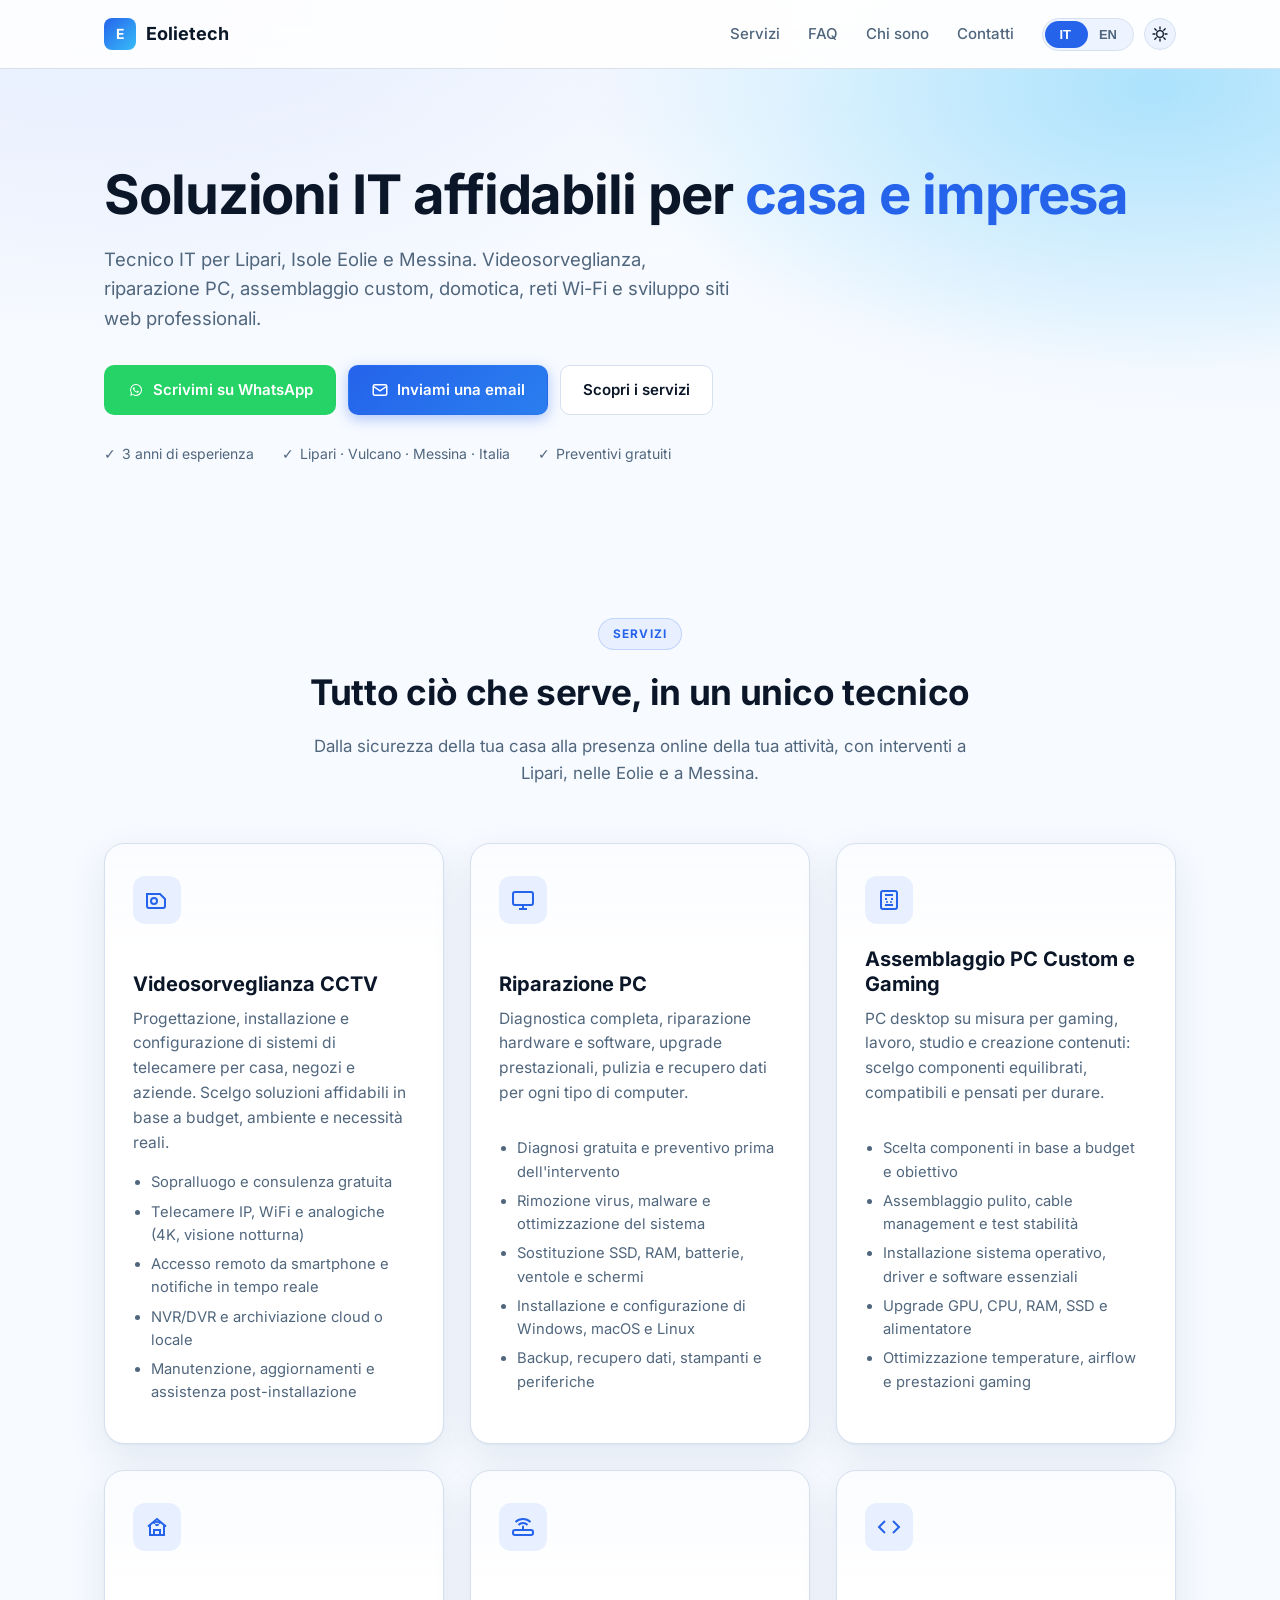
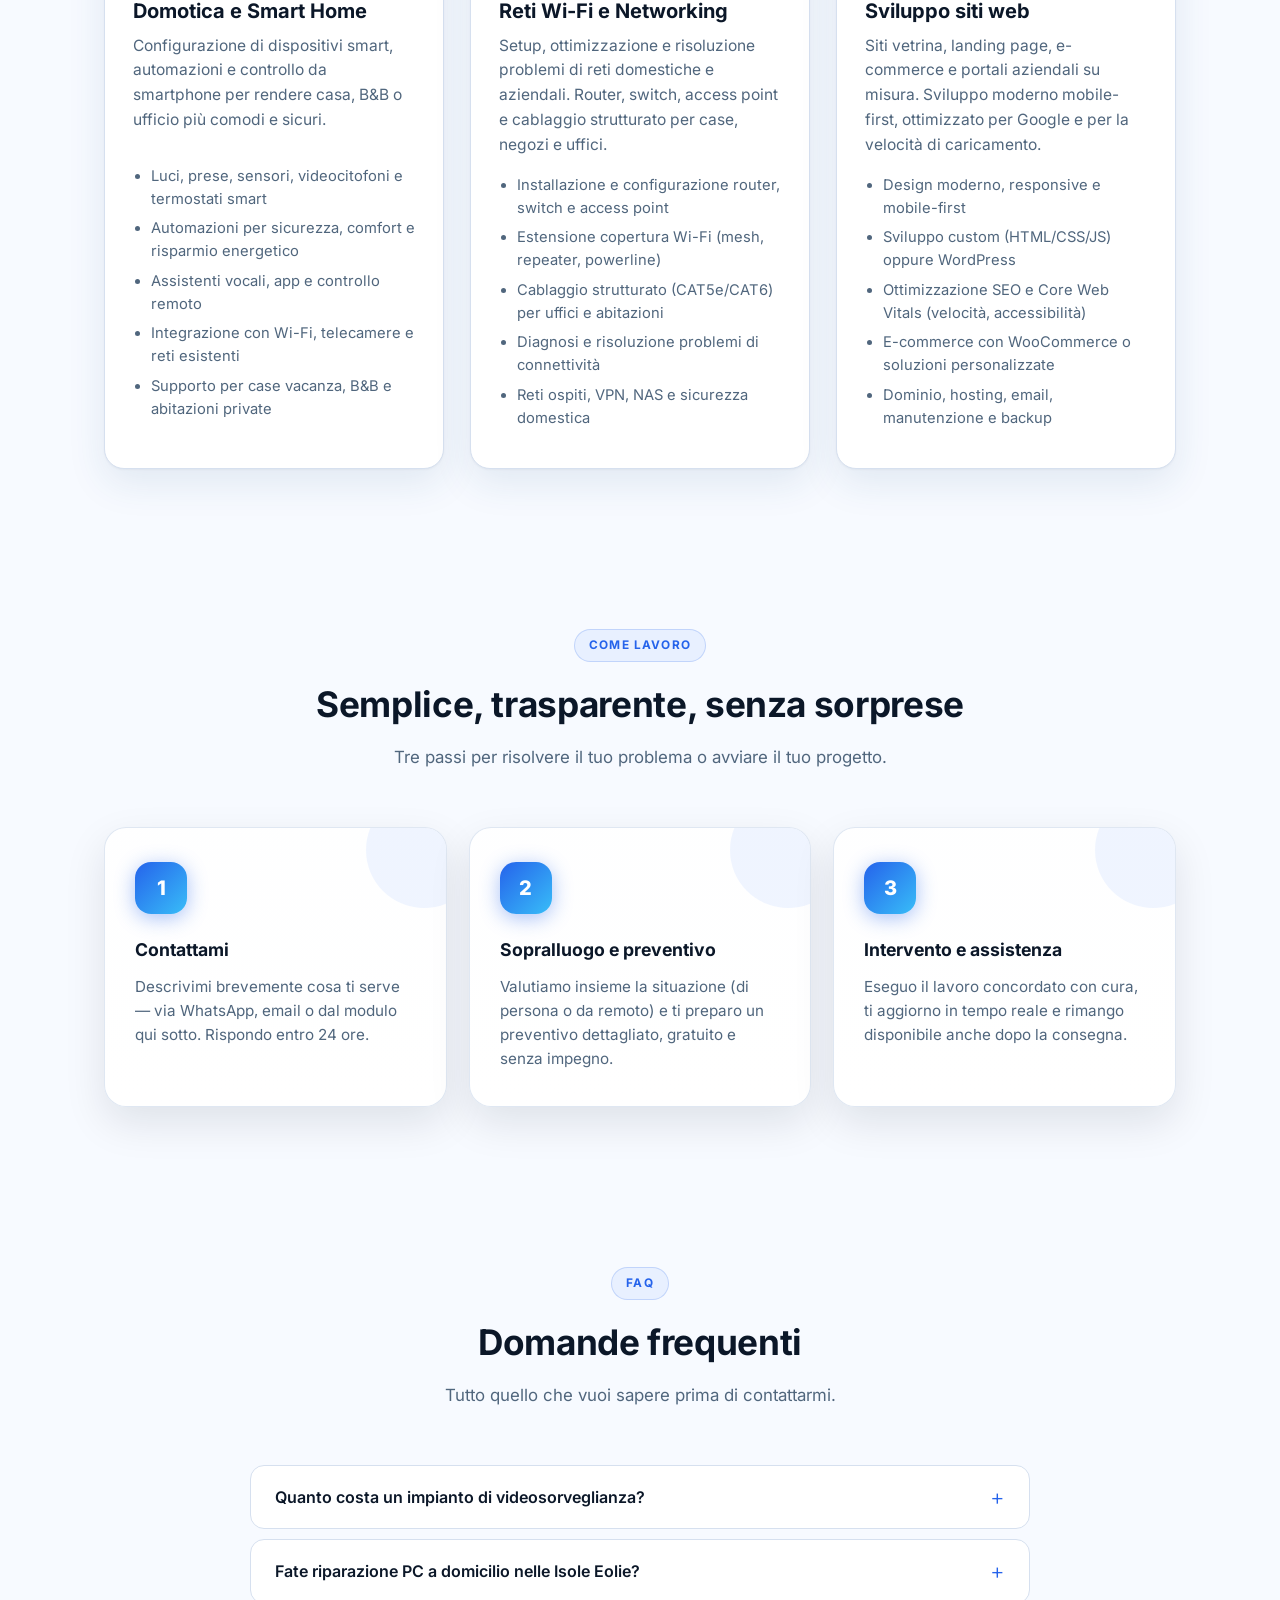
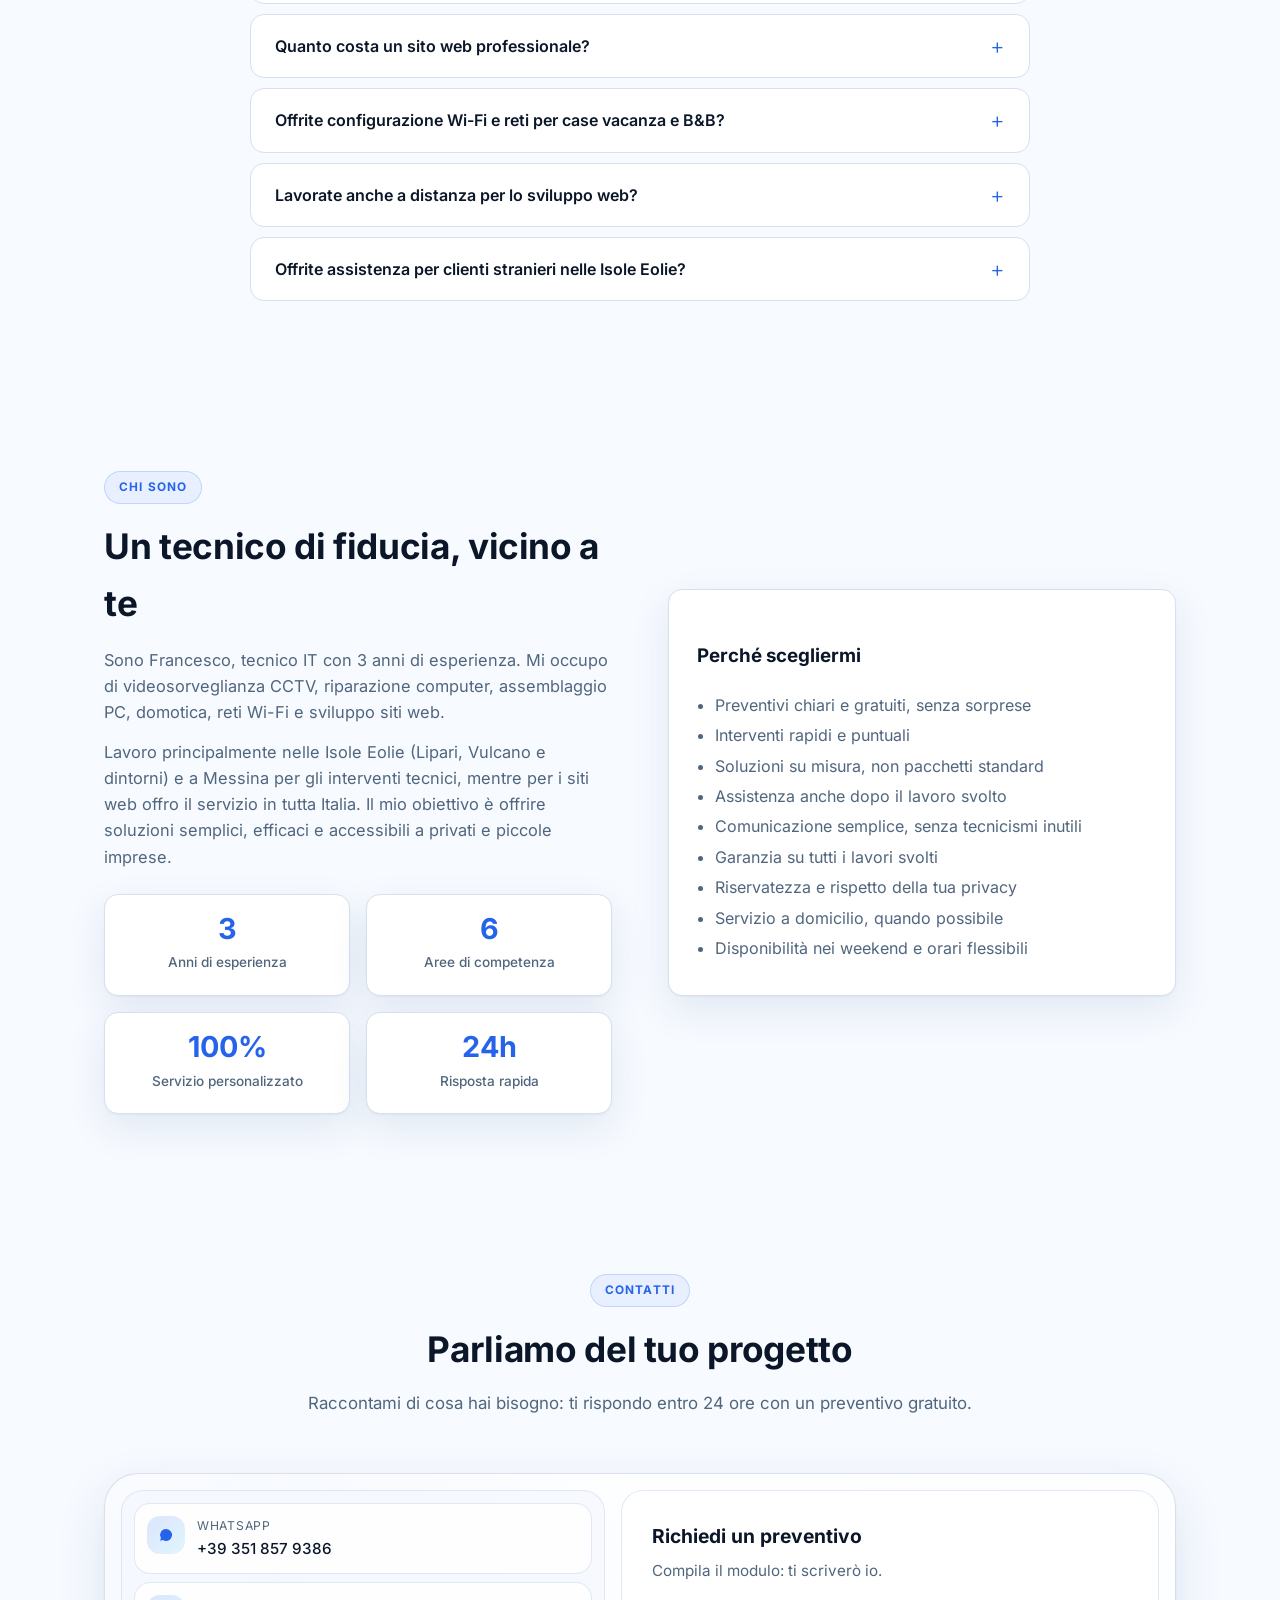
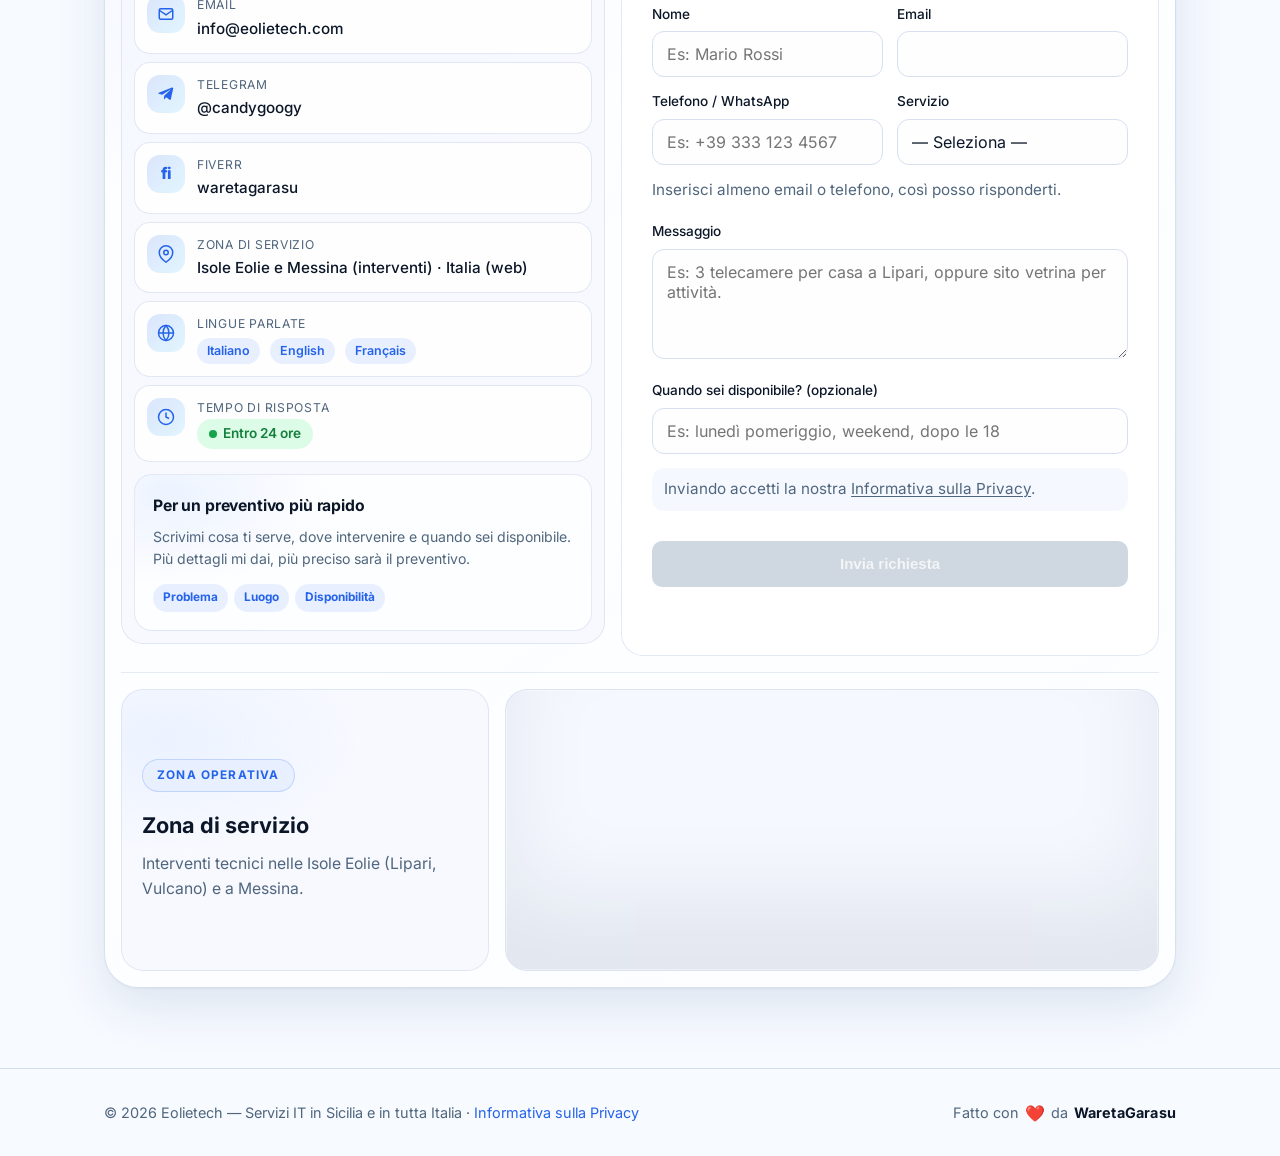
==== commit 90dbc44b: "Enhance services, Web3Form Integration, privacy page added, contact flow, js improvements for langse" ====
--- a/index.html
+++ b/index.html
@@ -1,47 +1,69 @@
-<!doctype html> <html lang="it"> <head> <meta charset="UTF-8"> <meta content="width=device-width,initial-scale=1,viewport-fit=cover" name="viewport"> <meta content="#ffffff" name="theme-color"> <meta content="light dark" name="color-scheme"> <meta content="telephone=no" name="format-detection"> <meta content="yes" name="apple-mobile-web-app-capable"> <meta content="yes" name="mobile-web-app-capable"> <meta content="default" name="apple-mobile-web-app-status-bar-style"> <meta content="Eolietech" name="apple-mobile-web-app-title"> <link href="https://eolietech.com/" rel="canonical"> <meta content="website" property="og:type"> <meta content="https://eolietech.com/" property="og:url"> <meta content="eolietech.com" property="og:site_name"> <meta content="Eolietech — Servizi IT" property="og:title"> <meta content="Videosorveglianza, riparazione PC e sviluppo siti web nelle Isole Eolie, a Messina e in tutta Italia." property="og:description"> <meta content="https://eolietech.com/source/img/icon-512.png" property="og:image"> <meta content="it_IT" property="og:locale"> <meta content="en_US" property="og:locale:alternate"> <meta content="summary" name="twitter:card"> <meta content="Eolietech — Servizi IT" name="twitter:title"> <meta content="CCTV, riparazione PC e sviluppo siti web nelle Isole Eolie, a Messina e in tutta Italia." name="twitter:description"> <meta content="https://eolietech.com/source/img/icon-512.png" name="twitter:image"> <title data-i18n="meta.title"> Eolietech — CCTV, Riparazione PC e Siti Web </title> <meta content="Servizi professionali di videosorveglianza, riparazione PC e sviluppo siti web nelle Isole Eolie, a Messina e in tutta Italia." name="description" data-i18n="meta.description"> <link href="/source/fonts/inter-latin.woff2" rel="preload" type="font/woff2" as="font" crossorigin> <link href="/source/img/favicon.svg" rel="icon" type="image/svg+xml"> <link href="/source/img/favicon-32.png" rel="icon" type="image/png" sizes="32x32"> <link href="/source/img/favicon.ico" rel="shortcut icon"> <link href="/source/img/apple-touch-icon.png" rel="apple-touch-icon" sizes="180x180"> <link href="/source/site.webmanifest" rel="manifest"> <script>!function(){try{var e=localStorage.getItem("theme"),t=window.matchMedia("(prefers-color-scheme: dark)").matches,a="light"===e||"dark"===e?e:t?"dark":"light";document.documentElement.setAttribute("data-theme",a);var r=document.querySelector('meta[name="theme-color"]');r&&r.setAttribute("content","dark"===a?"#050a16":"#ffffff")}catch(e){}}()</script> <script type="application/ld+json"> {
+<!doctype html> <html lang="it"> <head> <meta charset="UTF-8"> <meta content="width=device-width,initial-scale=1,viewport-fit=cover" name="viewport"> <meta content="#ffffff" name="theme-color"> <meta content="light dark" name="color-scheme"> <meta content="telephone=no" name="format-detection"> <meta content="yes" name="apple-mobile-web-app-capable"> <meta content="yes" name="mobile-web-app-capable"> <meta content="default" name="apple-mobile-web-app-status-bar-style"> <meta content="Eolietech" name="apple-mobile-web-app-title"> <link href="https://eolietech.com/" rel="canonical"> <link href="https://eolietech.com/?lang=it" rel="alternate" hreflang="it"> <link href="https://eolietech.com/?lang=en" rel="alternate" hreflang="en"> <link href="https://eolietech.com/" rel="alternate" hreflang="x-default"> <meta content="website" property="og:type"> <meta content="https://eolietech.com/" property="og:url"> <meta content="eolietech.com" property="og:site_name"> <meta content="Eolietech — Servizi IT per le Isole Eolie e la Sicilia" property="og:title" data-i18n="meta.ogTitle"> <meta content="Videosorveglianza CCTV, riparazione PC, assemblaggio custom, domotica, reti Wi-Fi e sviluppo siti web nelle Isole Eolie, Messina e tutta Italia." property="og:description" data-i18n="meta.ogDescription"> <meta content="https://eolietech.com/source/img/og-image.svg" property="og:image"> <meta content="1200" property="og:image:width"> <meta content="630" property="og:image:height"> <meta content="it_IT" property="og:locale" data-i18n="meta.ogLocale"> <meta content="en_US" property="og:locale:alternate" data-i18n="meta.ogLocaleAlt"> <meta content="summary_large_image" name="twitter:card"> <meta content="Eolietech — Servizi IT" name="twitter:title" data-i18n="meta.twitterTitle"> <meta content="CCTV, riparazione PC, assemblaggio custom, domotica, reti Wi-Fi e sviluppo siti web nelle Isole Eolie, a Messina e in tutta Italia." name="twitter:description" data-i18n="meta.twitterDescription"> <meta content="https://eolietech.com/source/img/og-image.svg" name="twitter:image"> <title data-i18n="meta.title"> Eolietech — Servizi IT a Lipari, Messina e online </title> <meta content="Tecnico IT per Lipari, Isole Eolie e Messina: videosorveglianza CCTV, riparazione PC, assemblaggio custom, domotica, reti Wi-Fi e siti web." name="description" data-i18n="meta.description"> <link href="/source/fonts/inter-latin.woff2" rel="preload" type="font/woff2" as="font" crossorigin> <link href="/source/img/favicon.svg" rel="icon" type="image/svg+xml"> <link href="/source/site.webmanifest" rel="manifest"> <script>!function(){try{var e=localStorage.getItem("theme"),t=window.matchMedia("(prefers-color-scheme: dark)").matches,a="light"===e||"dark"===e?e:t?"dark":"light";document.documentElement.setAttribute("data-theme",a);var r=document.querySelector('meta[name="theme-color"]');r&&r.setAttribute("content","dark"===a?"#050a16":"#ffffff")}catch(e){}}()</script> <script type="application/ld+json"> {
                 "@context": "https://schema.org",
                 "@type": "ProfessionalService",
+                "@id": "https://eolietech.com/#business",
                 "name": "Eolietech",
+                "description": "Tecnico IT per Lipari, Isole Eolie e Messina: videosorveglianza CCTV, riparazione PC, assemblaggio custom, domotica, reti Wi-Fi e sviluppo siti web.",
                 "url": "https://eolietech.com/",
                 "inLanguage": "it-IT",
                 "mainEntityOfPage": {
                     "@type": "WebPage",
                     "@id": "https://eolietech.com/"
                 },
-                "logo": "https://eolietech.com/source/img/icon-512.png",
-                "image": "https://eolietech.com/source/img/icon-512.png",
+                "logo": "https://eolietech.com/source/img/favicon.svg",
+                "image": "https://eolietech.com/source/img/og-image.svg",
                 "telephone": "+39 351 857 9386",
                 "email": "info@eolietech.com",
-                "priceRange": "\u20ac\u20ac",
+                "hasMap": "https://maps.google.com/?q=38.4674,14.9530",
+                "priceRange": "€€",
+                "openingHoursSpecification": [
+                    {
+                        "@type": "OpeningHoursSpecification",
+                        "dayOfWeek": [
+                            "Monday",
+                            "Tuesday",
+                            "Wednesday",
+                            "Thursday",
+                            "Friday",
+                            "Saturday",
+                            "Sunday"
+                        ],
+                        "opens": "10:00",
+                        "closes": "19:00"
+                    }
+                ],
+                "address": {
+                    "@type": "PostalAddress",
+                    "addressLocality": "Lipari",
+                    "addressRegion": "ME",
+                    "addressCountry": "IT"
+                },
                 "founder": {
                     "@type": "Person",
                     "name": "Francesco"
                 },
+                "geo": {
+                    "@type": "GeoCoordinates",
+                    "latitude": 38.4674,
+                    "longitude": 14.9530
+                },
+                "sameAs": [
+                    "https://t.me/candygoogy",
+                    "https://www.fiverr.com/waretagarasu/"
+                ],
                 "areaServed": [
-                    {
-                        "@type": "Place",
-                        "name": "Lipari"
-                    },
-                    {
-                        "@type": "Place",
-                        "name": "Vulcano"
-                    },
-                    {
-                        "@type": "Place",
-                        "name": "Messina"
-                    },
-                    {
-                        "@type": "Place",
-                        "name": "Sicily"
-                    },
-                    {
-                        "@type": "Country",
-                        "name": "Italy"
-                    }
+                    { "@type": "Place", "name": "Lipari" },
+                    { "@type": "Place", "name": "Vulcano" },
+                    { "@type": "Place", "name": "Messina" },
+                    { "@type": "Place", "name": "Sicily" },
+                    { "@type": "Country", "name": "Italy" }
                 ],
                 "serviceType": [
                     "Videosorveglianza CCTV",
                     "Riparazione PC",
+                    "Assemblaggio PC Custom e Gaming",
+                    "Domotica e Smart Home",
+                    "Reti Wi-Fi e Networking",
                     "Sviluppo siti web"
                 ],
                 "contactPoint": {
@@ -50,6 +72,167 @@
                     "email": "info@eolietech.com",
                     "contactType": "customer service",
                     "areaServed": "IT",
-                    "availableLanguage": ["it", "en"]
+                    "availableLanguage": ["it", "en", "fr"]
+                }
+            } </script> <script type="application/ld+json"> {
+                "@context": "https://schema.org",
+                "@graph": [
+                    {
+                        "@type": "Service",
+                        "@id": "https://eolietech.com/#service-cctv",
+                        "name": "Videosorveglianza CCTV",
+                        "description": "Progettazione, installazione e configurazione di sistemi di telecamere per casa, negozi e aziende nelle Isole Eolie e a Messina.",
+                        "provider": { "@id": "https://eolietech.com/#business" },
+                        "areaServed": [
+                            { "@type": "Place", "name": "Lipari" },
+                            { "@type": "Place", "name": "Vulcano" },
+                            { "@type": "Place", "name": "Messina" }
+                        ],
+                        "serviceType": "CCTV Installation",
+                        "offers": {
+                            "@type": "Offer",
+                            "priceCurrency": "EUR",
+                            "description": "Sopralluogo gratuito e preventivo personalizzato in base a numero di telecamere, installazione e obiettivi."
+                        }
+                    },
+                    {
+                        "@type": "Service",
+                        "@id": "https://eolietech.com/#service-pc",
+                        "name": "Riparazione PC",
+                        "description": "Diagnostica hardware e software, rimozione virus, upgrade SSD/RAM, recupero dati per PC fissi, portatili e Mac.",
+                        "provider": { "@id": "https://eolietech.com/#business" },
+                        "areaServed": [
+                            { "@type": "Place", "name": "Lipari" },
+                            { "@type": "Place", "name": "Vulcano" },
+                            { "@type": "Place", "name": "Messina" }
+                        ],
+                        "serviceType": "Computer Repair",
+                        "offers": {
+                            "@type": "Offer",
+                            "priceCurrency": "EUR",
+                            "description": "Diagnosi gratuita e preventivo chiaro prima dell'intervento."
+                        }
+                    },
+                    {
+                        "@type": "Service",
+                        "@id": "https://eolietech.com/#service-custom-pc",
+                        "name": "Assemblaggio PC Custom e Gaming",
+                        "description": "Configurazione, assemblaggio e ottimizzazione di PC desktop su misura per gaming, studio, lavoro e creazione contenuti.",
+                        "provider": { "@id": "https://eolietech.com/#business" },
+                        "areaServed": [
+                            { "@type": "Place", "name": "Lipari" },
+                            { "@type": "Place", "name": "Vulcano" },
+                            { "@type": "Place", "name": "Messina" }
+                        ],
+                        "serviceType": "Custom Computer Assembly",
+                        "offers": {
+                            "@type": "Offer",
+                            "priceCurrency": "EUR",
+                            "description": "Consulenza componenti, assemblaggio e configurazione completa. Preventivo gratuito."
+                        }
+                    },
+                    {
+                        "@type": "Service",
+                        "@id": "https://eolietech.com/#service-smart-home",
+                        "name": "Domotica e Smart Home",
+                        "description": "Configurazione di dispositivi smart, automazioni, assistenti vocali, sensori, luci, sicurezza domestica e controllo da smartphone.",
+                        "provider": { "@id": "https://eolietech.com/#business" },
+                        "areaServed": [
+                            { "@type": "Place", "name": "Lipari" },
+                            { "@type": "Place", "name": "Vulcano" },
+                            { "@type": "Place", "name": "Messina" }
+                        ],
+                        "serviceType": "Smart Home Installation",
+                        "offers": {
+                            "@type": "Offer",
+                            "priceCurrency": "EUR",
+                            "description": "Configurazione e automazioni su misura. Preventivo gratuito."
+                        }
+                    },
+                    {
+                        "@type": "Service",
+                        "@id": "https://eolietech.com/#service-net",
+                        "name": "Reti Wi-Fi e Networking",
+                        "description": "Installazione e configurazione di reti domestiche e aziendali, router, access point, cablaggio strutturato e risoluzione problemi di connettività.",
+                        "provider": { "@id": "https://eolietech.com/#business" },
+                        "areaServed": [
+                            { "@type": "Place", "name": "Lipari" },
+                            { "@type": "Place", "name": "Vulcano" },
+                            { "@type": "Place", "name": "Messina" }
+                        ],
+                        "serviceType": "Network Installation",
+                        "offers": {
+                            "@type": "Offer",
+                            "priceCurrency": "EUR",
+                            "description": "Diagnosi gratuita e preventivo personalizzato in base a copertura, cablaggio e dispositivi necessari."
+                        }
+                    },
+                    {
+                        "@type": "Service",
+                        "@id": "https://eolietech.com/#service-web",
+                        "name": "Sviluppo Siti Web",
+                        "description": "Siti vetrina, e-commerce e portali aziendali mobile-first. SEO, Core Web Vitals, WordPress e sviluppo custom.",
+                        "provider": { "@id": "https://eolietech.com/#business" },
+                        "areaServed": { "@type": "Country", "name": "Italy" },
+                        "serviceType": "Web Development",
+                        "offers": {
+                            "@type": "Offer",
+                            "priceCurrency": "EUR",
+                            "description": "Preventivo gratuito e personalizzato in base a obiettivi, contenuti e funzionalità richieste."
+                        }
+                    }
                 ]
-            } </script> <link href="/source/style.min.css" rel="stylesheet"> </head> <body> <noscript> <div class="noscript-banner"> <strong>JavaScript disabilitato.</strong> Alcune funzioni (cambio lingua, menu mobile, modulo di contatto) non sono disponibili. Contattami direttamente su WhatsApp <a href="https://wa.me/393518579386">+39 351 857 9386</a> o via email <a href="mailto:info@eolietech.com">info@eolietech.com</a>. <span class="sep">·</span> <strong>JavaScript is disabled.</strong> Some features (language switcher, mobile menu, contact form) won't work. Reach me on WhatsApp at <a href="https://wa.me/393518579386">+39 351 857 9386</a> or email <a href="mailto:info@eolietech.com">info@eolietech.com</a>. </div> </noscript> <header> <div class="container nav"> <a href="/" class="brand"> <span class="brand-mark">E</span> <span data-i18n="brand.name">Eolietech</span> </a> <nav class="nav-links" id="navLinks"> <a href="#services" data-i18n="nav.services">Servizi</a> <a href="#about" data-i18n="nav.about">Chi sono</a> <a href="#contact" data-i18n="nav.contact">Contatti</a> <div class="nav-controls"> <div class="lang-toggle" aria-label="Language" role="group"> <button class="active" data-lang="it">IT</button> <button data-lang="en">EN</button> </div> <button class="theme-toggle" aria-label="Attiva tema scuro" id="themeToggle" data-i18n-aria="nav.themeToggle" type="button" aria-pressed="false"> <svg aria-hidden="true" focusable="false" viewBox="0 0 24 24" class="theme-icon sun"> <circle cx="12" cy="12" r="5"></circle> <line x1="12" x2="12" y1="1.5" y2="4.5"></line> <line x1="12" x2="12" y1="19.5" y2="22.5"></line> <line x1="1.5" x2="4.5" y1="12" y2="12"></line> <line x1="19.5" x2="22.5" y1="12" y2="12"></line> <line x1="4.22" x2="6.34" y1="4.22" y2="6.34"></line> <line x1="17.66" x2="19.78" y1="17.66" y2="19.78"></line> <line x1="4.22" x2="6.34" y1="19.78" y2="17.66"></line> <line x1="17.66" x2="19.78" y1="6.34" y2="4.22"></line> </svg> <svg aria-hidden="true" focusable="false" viewBox="0 0 24 24" class="theme-icon moon"> <path d="M21 12.79A9 9 0 1 1 11.21 3a7 7 0 1 0 9.79 9.79z"></path> </svg> </button> </div> </nav> <button class="menu-toggle" aria-label="Menu" id="menuToggle" aria-controls="navLinks" aria-expanded="false"> ☰ </button> </div> </header> <section class="hero"> <div class="container"> <h1> <span data-i18n="hero.title1">Soluzioni IT affidabili per</span> <span class="accent" data-i18n="hero.title2">casa e impresa</span> </h1> <p data-i18n="hero.lead" class="lead"> Installazione di sistemi di videosorveglianza, riparazione PC e sviluppo di siti web professionali. Servizio rapido, professionale e personalizzato. </p> <div class="hero-actions"> <a href="https://wa.me/393518579386" class="btn btn-whatsapp" data-role="whatsapp-link" rel="noopener" target="_blank"> <svg aria-hidden="true" focusable="false" viewBox="0 0 24 24" fill="currentColor" height="18" width="18"> <path d="M17.6 6.3A7.85 7.85 0 0 0 12 4a7.94 7.94 0 0 0-6.8 12l-1 3.7 3.8-1A7.94 7.94 0 0 0 12 19.9a7.94 7.94 0 0 0 5.6-13.6Zm-5.6 12.2a6.6 6.6 0 0 1-3.4-.9l-.2-.1-2.2.6.6-2.2-.2-.2A6.62 6.62 0 1 1 12 18.5Zm3.6-4.9c-.2-.1-1.2-.6-1.4-.6-.2-.1-.3-.1-.5.1l-.7.8c-.1.2-.3.2-.5.1a5.4 5.4 0 0 1-2.7-2.4c-.2-.4.2-.4.6-1.2.1-.1 0-.3 0-.4l-.6-1.4c-.1-.4-.3-.3-.4-.3h-.4a.7.7 0 0 0-.5.2 2.2 2.2 0 0 0-.7 1.6 3.8 3.8 0 0 0 .8 2 8.5 8.5 0 0 0 3.3 2.9c.5.2.8.3 1.1.4a2.6 2.6 0 0 0 1.2.1 2 2 0 0 0 1.3-.9 1.6 1.6 0 0 0 .1-.9c0-.1-.2-.2-.4-.2Z"/> </svg> <span data-i18n="hero.cta1">Scrivimi su WhatsApp</span> </a> <a href="mailto:info@eolietech.com" class="btn btn-primary"> <svg aria-hidden="true" focusable="false" viewBox="0 0 24 24" fill="none" stroke="currentColor" stroke-width="2" height="18" width="18"> <rect height="14" rx="2" width="18" x="3" y="5"/> <polyline points="3 7 12 13 21 7"/> </svg> <span data-i18n="hero.cta3">Inviami una email</span> </a> <a href="#services" class="btn btn-secondary" data-i18n="hero.cta2">Scopri i servizi</a> </div> <div class="hero-meta"> <span>✓ <span data-i18n="hero.meta1">3 anni di esperienza</span></span> <span>✓ <span data-i18n="hero.meta2">Isole Eolie · Messina · Italia</span></span> <span>✓ <span data-i18n="hero.meta3">Preventivi gratuiti</span></span> </div> </div> </section> <section id="services"> <div class="container"> <div class="section-head"> <span class="eyebrow" data-i18n="services.eyebrow">Servizi</span> <h2 data-i18n="services.title"> Tutto ciò che serve, in un unico tecnico </h2> <p data-i18n="services.subtitle"> Dalla sicurezza della tua casa alla presenza online della tua attività. </p> </div> <div class="services-grid"> <div class="service-card"> <div class="service-icon"> <svg aria-hidden="true" focusable="false" viewBox="0 0 24 24" fill="none" stroke="currentColor" stroke-width="2"> <path d="M2 6h13l5 5v7a2 2 0 0 1-2 2H4a2 2 0 0 1-2-2V6z"/> <circle cx="9" cy="13" r="3"/> </svg> </div> <h3 data-i18n="services.cctv.title"> Videosorveglianza CCTV </h3> <p data-i18n="services.cctv.desc"> Progettazione, installazione e configurazione di sistemi di telecamere per casa, negozi e aziende. Lavoro solo con marchi di qualità: Reolink, Hikvision, EZVIZ e altri leader del settore. </p> <ul> <li data-i18n="services.cctv.li1"> Sopralluogo e consulenza gratuita </li> <li data-i18n="services.cctv.li2"> Telecamere IP, WiFi e analogiche (4K, visione notturna) </li> <li data-i18n="services.cctv.li3"> Accesso remoto da smartphone e notifiche in tempo reale </li> <li data-i18n="services.cctv.li4"> NVR/DVR e archiviazione cloud o locale </li> <li data-i18n="services.cctv.li5"> Manutenzione, aggiornamenti e assistenza post-installazione </li> </ul> <div class="brand-row"> <span class="brand-label" data-i18n="services.cctv.brands">Marchi che utilizzo:</span> <span class="brand-tag">Reolink</span> <span class="brand-tag">Hikvision</span> <span class="brand-tag">EZVIZ</span> <span class="brand-tag">Dahua</span> <span class="brand-tag">TP-Link</span> </div> </div> <div class="service-card"> <div class="service-icon"> <svg aria-hidden="true" focusable="false" viewBox="0 0 24 24" fill="none" stroke="currentColor" stroke-width="2"> <rect height="13" rx="2" width="20" x="2" y="4"/> <path d="M8 21h8M12 17v4"/> </svg> </div> <h3 data-i18n="services.pc.title">Riparazione PC</h3> <p data-i18n="services.pc.desc"> Diagnostica completa, riparazione hardware e software, upgrade prestazionali, pulizia e recupero dati per computer fissi, portatili, all-in-one e Mac. </p> <ul> <li data-i18n="services.pc.li1"> Diagnosi gratuita e preventivo prima dell'intervento </li> <li data-i18n="services.pc.li2"> Rimozione virus, malware e ottimizzazione del sistema </li> <li data-i18n="services.pc.li3"> Sostituzione SSD, RAM, batterie, ventole e schermi </li> <li data-i18n="services.pc.li4"> Installazione e configurazione di Windows, macOS e Linux </li> <li data-i18n="services.pc.li5"> Pulizia interna, sostituzione pasta termica, riparazione surriscaldamento </li> <li data-i18n="services.pc.li6"> Backup, recupero dati e migrazione tra dispositivi </li> <li data-i18n="services.pc.li7"> Configurazione rete, stampanti e periferiche </li> </ul> </div> <div class="service-card"> <div class="service-icon"> <svg aria-hidden="true" focusable="false" viewBox="0 0 24 24" fill="none" stroke="currentColor" stroke-width="2"> <polyline points="16 18 22 12 16 6"/> <polyline points="8 6 2 12 8 18"/> </svg> </div> <h3 data-i18n="services.web.title"> Sviluppo siti web </h3> <p data-i18n="services.web.desc"> Siti vetrina, landing page, e-commerce e portali aziendali su misura. Sviluppo moderno mobile-first, ottimizzato per Google e per la velocità di caricamento. </p> <ul> <li data-i18n="services.web.li1"> Design moderno, responsive e mobile-first </li> <li data-i18n="services.web.li2"> Sviluppo custom (HTML/CSS/JS) oppure WordPress </li> <li data-i18n="services.web.li3"> Ottimizzazione SEO e Core Web Vitals (velocità, accessibilità) </li> <li data-i18n="services.web.li4"> E-commerce con WooCommerce o soluzioni personalizzate </li> <li data-i18n="services.web.li5"> Configurazione dominio, hosting ed email professionali </li> <li data-i18n="services.web.li6"> Siti multilingua (italiano, inglese, francese, ecc.) </li> <li data-i18n="services.web.li7"> Restyling e modernizzazione di siti esistenti </li> <li data-i18n="services.web.li8"> Manutenzione, aggiornamenti e backup periodici </li> </ul> <div class="brand-row"> <span class="brand-label" data-i18n="services.web.tech">Tecnologie:</span> <span class="brand-tag">HTML5</span> <span class="brand-tag">CSS3</span> <span class="brand-tag">JavaScript</span> <span class="brand-tag">WordPress</span> <span class="brand-tag">WooCommerce</span> <span class="brand-tag">SEO</span> </div> </div> </div> </div> </section> <section id="about" class="about"> <div class="container"> <div class="about-grid"> <div class="about-text"> <span class="eyebrow" data-i18n="about.eyebrow">Chi sono</span> <h2 data-i18n="about.title"> Un tecnico di fiducia, vicino a te </h2> <p data-i18n="about.p1"> Sono Francesco, tecnico IT con 3 anni di esperienza. Mi occupo di sistemi di videosorveglianza, riparazione computer e sviluppo siti web. </p> <p data-i18n="about.p2"> Lavoro principalmente nelle Isole Eolie (Lipari e Vulcano) e a Messina per gli interventi tecnici, mentre per i siti web offro il servizio in tutta Italia. Il mio obiettivo è offrire soluzioni semplici, efficaci e accessibili a privati e piccole imprese. </p> <div class="stats"> <div class="stat-card"> <span class="num">3</span> <span class="label" data-i18n="about.stat1">Anni di esperienza</span> </div> <div class="stat-card"> <span class="num">3</span> <span class="label" data-i18n="about.stat2">Aree di competenza</span> </div> <div class="stat-card"> <span class="num">100%</span> <span class="label" data-i18n="about.stat3">Servizio personalizzato</span> </div> <div class="stat-card"> <span class="num">24h</span> <span class="label" data-i18n="about.stat4">Risposta rapida</span> </div> </div> </div> <div> <div class="about-why-card"> <h3 data-i18n="about.why.title"> Perché scegliermi </h3> <ul> <li data-i18n="about.why.li1"> Preventivi chiari e gratuiti, senza sorprese </li> <li data-i18n="about.why.li2"> Interventi rapidi e puntuali </li> <li data-i18n="about.why.li3"> Soluzioni su misura, non pacchetti standard </li> <li data-i18n="about.why.li4"> Assistenza anche dopo il lavoro svolto </li> <li data-i18n="about.why.li5"> Comunicazione semplice, senza tecnicismi inutili </li> <li data-i18n="about.why.li6"> Garanzia su tutti i lavori svolti </li> <li data-i18n="about.why.li7"> Riservatezza e rispetto della tua privacy </li> <li data-i18n="about.why.li8"> Servizio a domicilio, quando possibile </li> <li data-i18n="about.why.li9"> Disponibilità nei weekend e orari flessibili </li> </ul> </div> </div> </div> </div> </section> <section id="contact"> <div class="container"> <div class="section-head"> <span class="eyebrow" data-i18n="contact.eyebrow">Contatti</span> <h2 data-i18n="contact.title">Parliamo del tuo progetto</h2> <p data-i18n="contact.subtitle"> Raccontami di cosa hai bisogno: ti rispondo entro 24 ore con un preventivo gratuito. </p> </div> <div class="contact-wrapper"> <div class="contact-info"> <ul> <li> <div class="icon"> <svg aria-hidden="true" focusable="false" viewBox="0 0 24 24" fill="currentColor"> <path d="M17.6 6.3A7.85 7.85 0 0 0 12 4a7.94 7.94 0 0 0-6.8 12l-1 3.7 3.8-1A7.94 7.94 0 0 0 12 19.9a7.94 7.94 0 0 0 5.6-13.6Z"/> </svg> </div> <div> <div class="label">WhatsApp</div> <div class="value"> <a href="https://wa.me/393518579386" rel="noopener" target="_blank" data-role="whatsapp-link">+39 351 857 9386</a> </div> </div> </li> <li> <div class="icon"> <svg aria-hidden="true" focusable="false" viewBox="0 0 24 24" fill="none" stroke="currentColor" stroke-width="2"> <rect height="14" rx="2" width="18" x="3" y="5"/> <polyline points="3 7 12 13 21 7"/> </svg> </div> <div> <div class="label">Email</div> <div class="value"> <a href="mailto:info@eolietech.com">info@eolietech.com</a> </div> </div> </li> <li> <div class="icon"> <svg aria-hidden="true" focusable="false" viewBox="0 0 24 24" fill="none" stroke="currentColor" stroke-width="2"> <path d="M21 10c0 7-9 13-9 13s-9-6-9-13a9 9 0 0 1 18 0z"/> <circle cx="12" cy="10" r="3"/> </svg> </div> <div> <div class="label" data-i18n="contact.area.label"> Zona di servizio </div> <div class="value" data-i18n="contact.area.value"> Isole Eolie e Messina (interventi) · Italia (web) </div> </div> </li> <li> <div class="icon"> <svg aria-hidden="true" focusable="false" viewBox="0 0 24 24" fill="none" stroke="currentColor" stroke-width="2"> <circle cx="12" cy="12" r="10"/> <line x1="2" x2="22" y1="12" y2="12"/> <path d="M12 2a15.3 15.3 0 0 1 4 10 15.3 15.3 0 0 1-4 10 15.3 15.3 0 0 1-4-10 15.3 15.3 0 0 1 4-10z"/> </svg> </div> <div> <div class="label" data-i18n="contact.languages.label"> Lingue parlate </div> <div class="value"> <span class="lang-pill">Italiano</span> <span class="lang-pill">English</span> <span class="lang-pill">Français</span> </div> </div> </li> <li> <div class="icon"> <svg aria-hidden="true" focusable="false" viewBox="0 0 24 24" fill="none" stroke="currentColor" stroke-width="2"> <circle cx="12" cy="12" r="10"/> <polyline points="12 6 12 12 16 14"/> </svg> </div> <div> <div class="label" data-i18n="contact.response.label"> Tempo di risposta </div> <div class="value"> <span class="response-badge" data-i18n="contact.response.value">Entro 24 ore</span> </div> </div> </li> </ul> </div> <form class="contact-form" id="contactForm"> <h3 data-i18n="contact.form.title"> Richiedi un preventivo </h3> <p data-i18n="contact.form.subtitle"> Compila il modulo: ti scriverò io. </p> <div class="form-row"> <label data-i18n="contact.form.name" for="name">Nome</label> <input autocapitalize="words" autocomplete="name" enterkeyhint="next" id="name" name="name" required> </div> <div class="form-row"> <label data-i18n="contact.form.service" for="service">Servizio</label> <select id="service" name="service" required> <option data-i18n="contact.form.choose" value=""> — Seleziona — </option> <option data-i18n="services.cctv.title" value="cctv"> Videosorveglianza CCTV </option> <option data-i18n="services.pc.title" value="pc"> Riparazione PC </option> <option data-i18n="services.web.title" value="web"> Sviluppo siti web </option> <option data-i18n="contact.form.other" value="other"> Altro </option> </select> </div> <div class="form-row"> <label data-i18n="contact.form.message" for="message">Messaggio</label> <textarea autocapitalize="sentences" enterkeyhint="send" id="message" name="message" required></textarea> </div> <button class="btn btn-primary form-submit" type="submit" data-i18n="contact.form.send"> Invia richiesta </button> <p class="form-feedback" aria-live="polite" id="contactFormFeedback" role="status"></p> </form> </div> <div class="map-wrapper"> <div class="map-header"> <h3 data-i18n="contact.map.title">Zona di servizio</h3> <p data-i18n="contact.map.subtitle"> Interventi tecnici nelle Isole Eolie (Lipari, Vulcano) e a Messina. </p> </div> <iframe allowfullscreen height="340" loading="lazy" referrerpolicy="no-referrer-when-downgrade" src="https://maps.google.com/maps?ll=38.44,14.96&z=11&t=m&output=embed" style="border:0" title="Lipari and Vulcano service area map" width="100%"></iframe> </div> </div> </section> <footer> <div class="container footer-content"> <div> © <span id="year"></span> <span data-i18n="brand.name">Eolietech</span> — <span data-i18n="footer.tagline">Servizi IT in Sicilia e in tutta Italia</span> </div> <div class="footer-signature"> <span data-i18n="footer.built">Fatto con</span> <span class="heart" aria-hidden="true">❤️</span> <span data-i18n="footer.builtBy">da</span> <strong class="signature"> <a href="https://waretagarasu.com" rel="noopener" target="_blank">WaretaGarasu</a> </strong> </div> </div> </footer> <button class="scroll-top" aria-label="Torna su" id="scrollTop" data-i18n-aria="nav.scrollTop" type="button"> <svg aria-hidden="true" focusable="false" viewBox="0 0 24 24"> <polyline points="6 14 12 8 18 14"/> </svg> </button> <script src="/source/script.min.js"></script> </body> </html>                                                                      +            } </script> <script type="application/ld+json"> {
+                "@context": "https://schema.org",
+                "@type": "FAQPage",
+                "mainEntity": [
+                    {
+                        "@type": "Question",
+                        "name": "Quanto costa un impianto di videosorveglianza?",
+                        "acceptedAnswer": {
+                            "@type": "Answer",
+                            "text": "Il costo dipende dal numero di telecamere, dal tipo di installazione e dalle funzioni richieste. Offro un sopralluogo gratuito e un preventivo personalizzato senza impegno prima di iniziare."
+                        }
+                    },
+                    {
+                        "@type": "Question",
+                        "name": "Fate riparazione PC a domicilio nelle Isole Eolie?",
+                        "acceptedAnswer": {
+                            "@type": "Answer",
+                            "text": "Sì, effettuo interventi a domicilio a Lipari, Vulcano e Messina. Per casi di urgenza sono disponibile anche nei weekend."
+                        }
+                    },
+                    {
+                        "@type": "Question",
+                        "name": "Quanto costa un sito web professionale?",
+                        "acceptedAnswer": {
+                            "@type": "Answer",
+                            "text": "Il prezzo dipende da obiettivi, numero di pagine, contenuti, lingue e funzionalità richieste. Ti preparo sempre un preventivo chiaro e gratuito prima di iniziare."
+                        }
+                    },
+                    {
+                        "@type": "Question",
+                        "name": "Offrite configurazione Wi-Fi e reti per case vacanza e B&B?",
+                        "acceptedAnswer": {
+                            "@type": "Answer",
+                            "text": "Assolutamente sì. È una delle richieste più frequenti nelle Isole Eolie, dove molte strutture ricettive hanno bisogno di copertura Wi-Fi affidabile. Gestisco installazione, configurazione rete ospiti, sicurezza e assistenza da remoto."
+                        }
+                    },
+                    {
+                        "@type": "Question",
+                        "name": "Lavorate anche a distanza per lo sviluppo web?",
+                        "acceptedAnswer": {
+                            "@type": "Answer",
+                            "text": "Sì, tutti i progetti web vengono gestiti completamente da remoto. Clienti da tutta Italia possono commissionare un sito senza doversi spostare."
+                        }
+                    },
+                    {
+                        "@type": "Question",
+                        "name": "Offrite assistenza per clienti stranieri nelle Isole Eolie?",
+                        "acceptedAnswer": {
+                            "@type": "Answer",
+                            "text": "Assolutamente sì. Parlo italiano, inglese e francese e lavoro con clienti di ogni nazionalità. Le Isole Eolie attraggono turisti e residenti stranieri e offro assistenza tecnica completa in tutte e tre le lingue."
+                        }
+                    }
+                ]
+            } </script> <link href="/source/style.min.css" rel="stylesheet"> </head> <body> <noscript> <div class="noscript-banner"> <strong>JavaScript disabilitato.</strong> Alcune funzioni (cambio lingua, menu mobile, modulo di contatto) non sono disponibili. Contattami direttamente su WhatsApp <a href="https://wa.me/393518579386">+39 351 857 9386</a> o via email <a href="mailto:info@eolietech.com">info@eolietech.com</a>. <span class="sep">·</span> <strong>JavaScript is disabled.</strong> Some features (language switcher, mobile menu, contact form) won't work. Reach me on WhatsApp at <a href="https://wa.me/393518579386">+39 351 857 9386</a> or email <a href="mailto:info@eolietech.com">info@eolietech.com</a>. </div> </noscript> <header> <div class="container nav"> <a href="/" class="brand"> <span class="brand-mark">E</span> <span data-i18n="brand.name">Eolietech</span> </a> <nav class="nav-links" id="navLinks"> <a href="#services" data-i18n="nav.services">Servizi</a> <a href="#faq" data-i18n="nav.faq">FAQ</a> <a href="#about" data-i18n="nav.about">Chi sono</a> <a href="#contact" data-i18n="nav.contact">Contatti</a> <div class="nav-controls"> <div class="lang-toggle" aria-label="Language" role="group"> <button class="active" data-lang="it">IT</button> <button data-lang="en">EN</button> </div> <button class="theme-toggle" aria-label="Attiva tema scuro" id="themeToggle" data-i18n-aria="nav.themeToggle" type="button" aria-pressed="false"> <svg aria-hidden="true" focusable="false" viewBox="0 0 24 24" class="theme-icon sun"> <circle cx="12" cy="12" r="5"></circle> <line x1="12" x2="12" y1="1.5" y2="4.5"></line> <line x1="12" x2="12" y1="19.5" y2="22.5"></line> <line x1="1.5" x2="4.5" y1="12" y2="12"></line> <line x1="19.5" x2="22.5" y1="12" y2="12"></line> <line x1="4.22" x2="6.34" y1="4.22" y2="6.34"></line> <line x1="17.66" x2="19.78" y1="17.66" y2="19.78"></line> <line x1="4.22" x2="6.34" y1="19.78" y2="17.66"></line> <line x1="17.66" x2="19.78" y1="6.34" y2="4.22"></line> </svg> <svg aria-hidden="true" focusable="false" viewBox="0 0 24 24" class="theme-icon moon"> <path d="M21 12.79A9 9 0 1 1 11.21 3a7 7 0 1 0 9.79 9.79z"></path> </svg> </button> </div> </nav> <button class="menu-toggle" aria-controls="navLinks" aria-expanded="false" aria-label="Menu" id="menuToggle"> ☰ </button> </div> </header> <section class="hero"> <div class="container"> <h1> <span data-i18n="hero.title1">Soluzioni IT affidabili per</span> <span data-i18n="hero.title2" class="accent">casa e impresa</span> </h1> <p data-i18n="hero.lead" class="lead"> Tecnico IT per Lipari, Isole Eolie e Messina. Videosorveglianza, riparazione PC, assemblaggio custom, domotica, reti Wi-Fi e sviluppo siti web professionali. </p> <div class="hero-actions"> <a href="https://wa.me/393518579386" rel="noopener" target="_blank" data-role="whatsapp-link" class="btn btn-whatsapp"> <svg aria-hidden="true" focusable="false" viewBox="0 0 24 24" fill="currentColor" height="18" width="18"> <path d="M17.6 6.3A7.85 7.85 0 0 0 12 4a7.94 7.94 0 0 0-6.8 12l-1 3.7 3.8-1A7.94 7.94 0 0 0 12 19.9a7.94 7.94 0 0 0 5.6-13.6Zm-5.6 12.2a6.6 6.6 0 0 1-3.4-.9l-.2-.1-2.2.6.6-2.2-.2-.2A6.62 6.62 0 1 1 12 18.5Zm3.6-4.9c-.2-.1-1.2-.6-1.4-.6-.2-.1-.3-.1-.5.1l-.7.8c-.1.2-.3.2-.5.1a5.4 5.4 0 0 1-2.7-2.4c-.2-.4.2-.4.6-1.2.1-.1 0-.3 0-.4l-.6-1.4c-.1-.4-.3-.3-.4-.3h-.4a.7.7 0 0 0-.5.2 2.2 2.2 0 0 0-.7 1.6 3.8 3.8 0 0 0 .8 2 8.5 8.5 0 0 0 3.3 2.9c.5.2.8.3 1.1.4a2.6 2.6 0 0 0 1.2.1 2 2 0 0 0 1.3-.9 1.6 1.6 0 0 0 .1-.9c0-.1-.2-.2-.4-.2Z"/> </svg> <span data-i18n="hero.cta1">Scrivimi su WhatsApp</span> </a> <a href="mailto:info@eolietech.com" class="btn btn-primary"> <svg aria-hidden="true" focusable="false" viewBox="0 0 24 24" fill="none" stroke="currentColor" stroke-width="2" height="18" width="18"> <rect height="14" rx="2" width="18" x="3" y="5"/> <polyline points="3 7 12 13 21 7"/> </svg> <span data-i18n="hero.cta3">Inviami una email</span> </a> <a href="#services" data-i18n="hero.cta2" class="btn btn-secondary">Scopri i servizi</a> </div> <div class="hero-meta"> <span>✓ <span data-i18n="hero.meta1">3 anni di esperienza</span></span> <span>✓ <span data-i18n="hero.meta2">Lipari · Vulcano · Messina · Italia</span></span> <span>✓ <span data-i18n="hero.meta3">Preventivi gratuiti</span></span> </div> </div> </section> <section id="services"> <div class="container"> <div class="section-head"> <span data-i18n="services.eyebrow" class="eyebrow">Servizi</span> <h2 data-i18n="services.title">Tutto ciò che serve, in un unico tecnico</h2> <p data-i18n="services.subtitle">Dalla sicurezza della tua casa alla presenza online della tua attività, con interventi a Lipari, nelle Eolie e a Messina.</p> </div> <div class="services-grid"> <div class="service-card"> <div class="service-icon"> <svg aria-hidden="true" focusable="false" viewBox="0 0 24 24" fill="none" stroke="currentColor" stroke-width="2"> <path d="M2 6h13l5 5v7a2 2 0 0 1-2 2H4a2 2 0 0 1-2-2V6z"/> <circle cx="9" cy="13" r="3"/> </svg> </div> <h3 data-i18n="services.cctv.title">Videosorveglianza CCTV</h3> <p data-i18n="services.cctv.desc"> Progettazione, installazione e configurazione di sistemi di telecamere per casa, negozi e aziende. Scelgo soluzioni affidabili in base a budget, ambiente e necessità reali. </p> <ul> <li data-i18n="services.cctv.li1">Sopralluogo e consulenza gratuita</li> <li data-i18n="services.cctv.li2">Telecamere IP, WiFi e analogiche (4K, visione notturna)</li> <li data-i18n="services.cctv.li3">Accesso remoto da smartphone e notifiche in tempo reale</li> <li data-i18n="services.cctv.li4">NVR/DVR e archiviazione cloud o locale</li> <li data-i18n="services.cctv.li5">Manutenzione, aggiornamenti e assistenza post-installazione</li> </ul> </div> <div class="service-card"> <div class="service-icon"> <svg aria-hidden="true" focusable="false" viewBox="0 0 24 24" fill="none" stroke="currentColor" stroke-width="2"> <rect height="13" rx="2" width="20" x="2" y="4"/> <path d="M8 21h8M12 17v4"/> </svg> </div> <h3 data-i18n="services.pc.title">Riparazione PC</h3> <p data-i18n="services.pc.desc"> Diagnostica completa, riparazione hardware e software, upgrade prestazionali, pulizia e recupero dati per ogni tipo di computer. </p> <ul> <li data-i18n="services.pc.li1">Diagnosi gratuita e preventivo prima dell'intervento</li> <li data-i18n="services.pc.li2">Rimozione virus, malware e ottimizzazione del sistema</li> <li data-i18n="services.pc.li3">Sostituzione SSD, RAM, batterie, ventole e schermi</li> <li data-i18n="services.pc.li4">Installazione e configurazione di Windows, macOS e Linux</li> <li data-i18n="services.pc.li5">Backup, recupero dati, stampanti e periferiche</li> </ul> </div> <div class="service-card"> <div class="service-icon"> <svg aria-hidden="true" focusable="false" viewBox="0 0 24 24" fill="none" stroke="currentColor" stroke-width="2"> <rect height="18" rx="2" width="16" x="4" y="3"/> <path d="M8 7h8M8 17h8M8 11h2M14 11h2"/> <circle cx="10" cy="14" r="1" fill="currentColor" stroke="none"/> <circle cx="14" cy="14" r="1" fill="currentColor" stroke="none"/> </svg> </div> <h3 data-i18n="services.customPc.title">Assemblaggio PC Custom e Gaming</h3> <p data-i18n="services.customPc.desc"> PC desktop su misura per gaming, lavoro, studio e creazione contenuti: scelgo componenti equilibrati, compatibili e pensati per durare. </p> <ul> <li data-i18n="services.customPc.li1">Scelta componenti in base a budget e obiettivo</li> <li data-i18n="services.customPc.li2">Assemblaggio pulito, cable management e test stabilità</li> <li data-i18n="services.customPc.li3">Installazione sistema operativo, driver e software essenziali</li> <li data-i18n="services.customPc.li4">Upgrade GPU, CPU, RAM, SSD e alimentatore</li> <li data-i18n="services.customPc.li5">Ottimizzazione temperature, airflow e prestazioni gaming</li> </ul> </div> <div class="service-card"> <div class="service-icon"> <svg aria-hidden="true" focusable="false" viewBox="0 0 24 24" fill="none" stroke="currentColor" stroke-width="2"> <path d="M3 11.5 12 4l9 7.5"/> <path d="M5 10v10h14V10"/> <path d="M9 20v-5h6v5"/> <path d="M8.5 8.5a5 5 0 0 1 7 0"/> <path d="M10.5 10.5a2 2 0 0 1 3 0"/> </svg> </div> <h3 data-i18n="services.smartHome.title">Domotica e Smart Home</h3> <p data-i18n="services.smartHome.desc"> Configurazione di dispositivi smart, automazioni e controllo da smartphone per rendere casa, B&B o ufficio più comodi e sicuri. </p> <ul> <li data-i18n="services.smartHome.li1">Luci, prese, sensori, videocitofoni e termostati smart</li> <li data-i18n="services.smartHome.li2">Automazioni per sicurezza, comfort e risparmio energetico</li> <li data-i18n="services.smartHome.li3">Assistenti vocali, app e controllo remoto</li> <li data-i18n="services.smartHome.li4">Integrazione con Wi-Fi, telecamere e reti esistenti</li> <li data-i18n="services.smartHome.li5">Supporto per case vacanza, B&B e abitazioni private</li> </ul> </div> <div class="service-card"> <div class="service-icon"> <svg aria-hidden="true" focusable="false" viewBox="0 0 24 24" fill="none" stroke="currentColor" stroke-width="2"> <rect height="5" rx="2" width="20" x="2" y="15"/> <line x1="12" x2="12" y1="15" y2="12"/> <path d="M7.5 10a6 6 0 0 1 9 0"/> <path d="M4.5 7a11 11 0 0 1 15 0"/> <circle cx="12" cy="11.5" r="1" fill="currentColor" stroke="none"/> </svg> </div> <h3 data-i18n="services.net.title">Reti Wi-Fi e Networking</h3> <p data-i18n="services.net.desc"> Setup, ottimizzazione e risoluzione problemi di reti domestiche e aziendali. Router, switch, access point e cablaggio strutturato per case, negozi e uffici. </p> <ul> <li data-i18n="services.net.li1">Installazione e configurazione router, switch e access point</li> <li data-i18n="services.net.li2">Estensione copertura Wi-Fi (mesh, repeater, powerline)</li> <li data-i18n="services.net.li3">Cablaggio strutturato (CAT5e/CAT6) per uffici e abitazioni</li> <li data-i18n="services.net.li4">Diagnosi e risoluzione problemi di connettività</li> <li data-i18n="services.net.li5">Reti ospiti, VPN, NAS e sicurezza domestica</li> </ul> </div> <div class="service-card"> <div class="service-icon"> <svg aria-hidden="true" focusable="false" viewBox="0 0 24 24" fill="none" stroke="currentColor" stroke-width="2"> <polyline points="16 18 22 12 16 6"/> <polyline points="8 6 2 12 8 18"/> </svg> </div> <h3 data-i18n="services.web.title">Sviluppo siti web</h3> <p data-i18n="services.web.desc"> Siti vetrina, landing page, e-commerce e portali aziendali su misura. Sviluppo moderno mobile-first, ottimizzato per Google e per la velocità di caricamento. </p> <ul> <li data-i18n="services.web.li1">Design moderno, responsive e mobile-first</li> <li data-i18n="services.web.li2">Sviluppo custom (HTML/CSS/JS) oppure WordPress</li> <li data-i18n="services.web.li3">Ottimizzazione SEO e Core Web Vitals (velocità, accessibilità)</li> <li data-i18n="services.web.li4">E-commerce con WooCommerce o soluzioni personalizzate</li> <li data-i18n="services.web.li5">Dominio, hosting, email, manutenzione e backup</li> </ul> </div> </div> </div> </section> <section id="process" class="process"> <div class="container"> <div class="section-head"> <span data-i18n="process.eyebrow" class="eyebrow">Come lavoro</span> <h2 data-i18n="process.title">Semplice, trasparente, senza sorprese</h2> <p data-i18n="process.subtitle">Tre passi per risolvere il tuo problema o avviare il tuo progetto.</p> </div> <div class="process-steps"> <div class="process-step"> <div class="step-number">1</div> <h3 data-i18n="process.step1.title">Contattami</h3> <p data-i18n="process.step1.desc">Descrivimi brevemente cosa ti serve — via WhatsApp, email o dal modulo qui sotto. Rispondo entro 24 ore.</p> </div> <div class="process-step"> <div class="step-number">2</div> <h3 data-i18n="process.step2.title">Sopralluogo e preventivo</h3> <p data-i18n="process.step2.desc">Valutiamo insieme la situazione (di persona o da remoto) e ti preparo un preventivo dettagliato, gratuito e senza impegno.</p> </div> <div class="process-step"> <div class="step-number">3</div> <h3 data-i18n="process.step3.title">Intervento e assistenza</h3> <p data-i18n="process.step3.desc">Eseguo il lavoro concordato con cura, ti aggiorno in tempo reale e rimango disponibile anche dopo la consegna.</p> </div> </div> </div> </section> <section id="faq" class="faq"> <div class="container"> <div class="section-head"> <span data-i18n="faq.eyebrow" class="eyebrow">FAQ</span> <h2 data-i18n="faq.title">Domande frequenti</h2> <p data-i18n="faq.subtitle">Tutto quello che vuoi sapere prima di contattarmi.</p> </div> <div class="faq-list"> <div class="faq-item"> <button class="faq-summary" aria-controls="faq-body-1" aria-expanded="false"> <span data-i18n="faq.q1">Quanto costa un impianto di videosorveglianza?</span> <span class="faq-icon" aria-hidden="true">+</span> </button> <div class="faq-body" aria-hidden="true" id="faq-body-1"> <div class="faq-body-inner"> <p data-i18n="faq.a1">Il costo dipende dal numero di telecamere, dal tipo di installazione e dalle funzioni richieste. Offro un sopralluogo gratuito e un preventivo personalizzato senza impegno prima di iniziare.</p> </div> </div> </div> <div class="faq-item"> <button class="faq-summary" aria-controls="faq-body-2" aria-expanded="false"> <span data-i18n="faq.q2">Fate riparazione PC a domicilio nelle Isole Eolie?</span> <span class="faq-icon" aria-hidden="true">+</span> </button> <div class="faq-body" aria-hidden="true" id="faq-body-2"> <div class="faq-body-inner"> <p data-i18n="faq.a2">Sì, effettuo interventi a domicilio a Lipari, Vulcano e Messina. Per casi di urgenza sono disponibile anche nei weekend.</p> </div> </div> </div> <div class="faq-item"> <button class="faq-summary" aria-controls="faq-body-3" aria-expanded="false"> <span data-i18n="faq.q3">Quanto costa un sito web professionale?</span> <span class="faq-icon" aria-hidden="true">+</span> </button> <div class="faq-body" aria-hidden="true" id="faq-body-3"> <div class="faq-body-inner"> <p data-i18n="faq.a3">Il prezzo dipende da obiettivi, numero di pagine, contenuti, lingue e funzionalità richieste. Ti preparo sempre un preventivo chiaro e gratuito prima di iniziare.</p> </div> </div> </div> <div class="faq-item"> <button class="faq-summary" aria-controls="faq-body-4" aria-expanded="false"> <span data-i18n="faq.q4">Offrite configurazione Wi-Fi e reti per case vacanza e B&B?</span> <span class="faq-icon" aria-hidden="true">+</span> </button> <div class="faq-body" aria-hidden="true" id="faq-body-4"> <div class="faq-body-inner"> <p data-i18n="faq.a4">Assolutamente sì. È una delle richieste più frequenti nelle Isole Eolie, dove molte strutture ricettive hanno bisogno di copertura Wi-Fi affidabile. Gestisco installazione, configurazione rete ospiti, sicurezza e assistenza da remoto.</p> </div> </div> </div> <div class="faq-item"> <button class="faq-summary" aria-controls="faq-body-5" aria-expanded="false"> <span data-i18n="faq.q5">Lavorate anche a distanza per lo sviluppo web?</span> <span class="faq-icon" aria-hidden="true">+</span> </button> <div class="faq-body" aria-hidden="true" id="faq-body-5"> <div class="faq-body-inner"> <p data-i18n="faq.a5">Sì, tutti i progetti web vengono gestiti completamente da remoto. Clienti da tutta Italia possono commissionare un sito senza doversi spostare.</p> </div> </div> </div> <div class="faq-item"> <button class="faq-summary" aria-controls="faq-body-6" aria-expanded="false"> <span data-i18n="faq.q6">Offrite assistenza per clienti stranieri nelle Isole Eolie?</span> <span class="faq-icon" aria-hidden="true">+</span> </button> <div class="faq-body" aria-hidden="true" id="faq-body-6"> <div class="faq-body-inner"> <p data-i18n="faq.a6">Assolutamente sì. Parlo italiano, inglese e francese e lavoro con clienti di ogni nazionalità. Le Isole Eolie attraggono turisti e residenti stranieri e offro assistenza tecnica completa in tutte e tre le lingue.</p> </div> </div> </div> </div> </div> </section> <section id="about" class="about"> <div class="container"> <div class="about-grid"> <div class="about-text"> <span data-i18n="about.eyebrow" class="eyebrow">Chi sono</span> <h2 data-i18n="about.title">Un tecnico di fiducia, vicino a te</h2> <p data-i18n="about.p1"> Sono Francesco, tecnico IT con 3 anni di esperienza. Mi occupo di videosorveglianza CCTV, riparazione computer, assemblaggio PC, domotica, reti Wi-Fi e sviluppo siti web. </p> <p data-i18n="about.p2"> Lavoro principalmente nelle Isole Eolie (Lipari, Vulcano e dintorni) e a Messina per gli interventi tecnici, mentre per i siti web offro il servizio in tutta Italia. Il mio obiettivo è offrire soluzioni semplici, efficaci e accessibili a privati e piccole imprese. </p> <div class="stats"> <div class="stat-card"> <span class="num">3</span> <span data-i18n="about.stat1" class="label">Anni di esperienza</span> </div> <div class="stat-card"> <span class="num">6</span> <span data-i18n="about.stat2" class="label">Aree di competenza</span> </div> <div class="stat-card"> <span class="num">100%</span> <span data-i18n="about.stat3" class="label">Servizio personalizzato</span> </div> <div class="stat-card"> <span class="num">24h</span> <span data-i18n="about.stat4" class="label">Risposta rapida</span> </div> </div> </div> <div> <div class="about-why-card"> <h3 data-i18n="about.why.title">Perché scegliermi</h3> <ul> <li data-i18n="about.why.li1">Preventivi chiari e gratuiti, senza sorprese</li> <li data-i18n="about.why.li2">Interventi rapidi e puntuali</li> <li data-i18n="about.why.li3">Soluzioni su misura, non pacchetti standard</li> <li data-i18n="about.why.li4">Assistenza anche dopo il lavoro svolto</li> <li data-i18n="about.why.li5">Comunicazione semplice, senza tecnicismi inutili</li> <li data-i18n="about.why.li6">Garanzia su tutti i lavori svolti</li> <li data-i18n="about.why.li7">Riservatezza e rispetto della tua privacy</li> <li data-i18n="about.why.li8">Servizio a domicilio, quando possibile</li> <li data-i18n="about.why.li9">Disponibilità nei weekend e orari flessibili</li> </ul> </div> </div> </div> </div> </section> <section id="contact"> <div class="container"> <div class="section-head"> <span data-i18n="contact.eyebrow" class="eyebrow">Contatti</span> <h2 data-i18n="contact.title">Parliamo del tuo progetto</h2> <p data-i18n="contact.subtitle"> Raccontami di cosa hai bisogno: ti rispondo entro 24 ore con un preventivo gratuito. </p> </div> <div class="contact-hub"> <div class="contact-wrapper"> <div class="contact-info"> <ul> <li> <div class="icon"> <svg aria-hidden="true" focusable="false" viewBox="0 0 24 24" fill="currentColor"> <path d="M17.6 6.3A7.85 7.85 0 0 0 12 4a7.94 7.94 0 0 0-6.8 12l-1 3.7 3.8-1A7.94 7.94 0 0 0 12 19.9a7.94 7.94 0 0 0 5.6-13.6Z"/> </svg> </div> <div> <div class="label">WhatsApp</div> <div class="value"> <a href="https://wa.me/393518579386" rel="noopener" target="_blank" data-role="whatsapp-link">+39 351 857 9386</a> </div> </div> </li> <li> <div class="icon"> <svg aria-hidden="true" focusable="false" viewBox="0 0 24 24" fill="none" stroke="currentColor" stroke-width="2"> <rect height="14" rx="2" width="18" x="3" y="5"/> <polyline points="3 7 12 13 21 7"/> </svg> </div> <div> <div class="label">Email</div> <div class="value"> <a href="mailto:info@eolietech.com">info@eolietech.com</a> </div> </div> </li> <li> <div class="icon"> <svg aria-hidden="true" focusable="false" viewBox="0 0 24 24" fill="currentColor"> <path d="M21.7 4.3 18.4 19c-.2.9-.9 1.1-1.6.7l-4.5-3.3-2.2 2.1c-.2.2-.4.4-.9.4l.3-4.7 8.6-7.8c.4-.3-.1-.5-.6-.2L6.9 13 2.4 11.6c-1-.3-1-1 0-1.4L20 3.4c.8-.3 1.5.2 1.7.9Z"/> </svg> </div> <div> <div class="label">Telegram</div> <div class="value"> <a href="https://t.me/candygoogy" rel="noopener" target="_blank">@candygoogy</a> </div> </div> </li> <li> <div class="icon fiverr-icon" aria-hidden="true">fi</div> <div> <div class="label">Fiverr</div> <div class="value"> <a href="https://www.fiverr.com/waretagarasu/" rel="noopener" target="_blank">waretagarasu</a> </div> </div> </li> <li> <div class="icon"> <svg aria-hidden="true" focusable="false" viewBox="0 0 24 24" fill="none" stroke="currentColor" stroke-width="2"> <path d="M21 10c0 7-9 13-9 13s-9-6-9-13a9 9 0 0 1 18 0z"/> <circle cx="12" cy="10" r="3"/> </svg> </div> <div> <div class="label" data-i18n="contact.area.label">Zona di servizio</div> <div class="value" data-i18n="contact.area.value">Isole Eolie e Messina (interventi) · Italia (web)</div> </div> </li> <li> <div class="icon"> <svg aria-hidden="true" focusable="false" viewBox="0 0 24 24" fill="none" stroke="currentColor" stroke-width="2"> <circle cx="12" cy="12" r="10"/> <line x1="2" x2="22" y1="12" y2="12"/> <path d="M12 2a15.3 15.3 0 0 1 4 10 15.3 15.3 0 0 1-4 10 15.3 15.3 0 0 1-4-10 15.3 15.3 0 0 1 4-10z"/> </svg> </div> <div> <div class="label" data-i18n="contact.languages.label">Lingue parlate</div> <div class="value"> <span class="lang-pill">Italiano</span> <span class="lang-pill">English</span> <span class="lang-pill">Français</span> </div> </div> </li> <li> <div class="icon"> <svg aria-hidden="true" focusable="false" viewBox="0 0 24 24" fill="none" stroke="currentColor" stroke-width="2"> <circle cx="12" cy="12" r="10"/> <polyline points="12 6 12 12 16 14"/> </svg> </div> <div> <div class="label" data-i18n="contact.response.label">Tempo di risposta</div> <div class="value"> <span data-i18n="contact.response.value" class="response-badge">Entro 24 ore</span> </div> </div> </li> </ul> <div class="contact-note"> <h4 data-i18n="contact.note.title">Per un preventivo più rapido</h4> <p data-i18n="contact.note.text">Scrivimi cosa ti serve, dove intervenire e quando sei disponibile. Più dettagli mi dai, più preciso sarà il preventivo.</p> <div class="contact-note-tags" aria-label="Informazioni utili" data-i18n-attr="aria-label:contact.note.aria"> <span data-i18n="contact.note.tag1">Problema</span> <span data-i18n="contact.note.tag2">Luogo</span> <span data-i18n="contact.note.tag3">Disponibilità</span> </div> </div> </div> <form class="contact-form" id="contactForm" novalidate> <h3 data-i18n="contact.form.title">Richiedi un preventivo</h3> <p data-i18n="contact.form.subtitle">Compila il modulo: ti scriverò io.</p> <div class="form-grid"> <div class="form-row"> <label data-i18n="contact.form.name" for="name">Nome</label> <input autocomplete="name" enterkeyhint="next" id="name" name="name" data-i18n-attr="placeholder:contact.form.namePlaceholder" autocapitalize="words" required> </div> <div class="form-row"> <label data-i18n="contact.form.email" for="email">Email</label> <input autocomplete="email" enterkeyhint="next" id="email" name="email" aria-describedby="contactMethodHint contactFormFeedback" inputmode="email" type="email"> </div> </div> <div class="form-grid"> <div class="form-row"> <label data-i18n="contact.form.phone" for="phone">Telefono / WhatsApp</label> <input autocomplete="tel" enterkeyhint="next" id="phone" name="phone" data-i18n-attr="placeholder:contact.form.phonePlaceholder" aria-describedby="contactMethodHint contactFormFeedback" inputmode="tel" type="tel"> </div> <div class="form-row"> <label data-i18n="contact.form.service" for="service">Servizio</label> <select id="service" name="service" required> <option data-i18n="contact.form.choose" value="">— Seleziona —</option> <option data-i18n="services.cctv.title" value="cctv">Videosorveglianza CCTV</option> <option data-i18n="services.pc.title" value="pc">Riparazione PC</option> <option data-i18n="services.customPc.title" value="custom-pc">Assemblaggio PC Custom e Gaming</option> <option data-i18n="services.smartHome.title" value="smart-home">Domotica e Smart Home</option> <option data-i18n="services.web.title" value="web">Sviluppo siti web</option> <option data-i18n="services.net.title" value="net">Reti Wi-Fi e Networking</option> <option data-i18n="contact.form.other" value="other">Altro</option> </select> </div> </div> <p data-i18n="contact.form.contactHint" class="form-hint" id="contactMethodHint">Inserisci almeno email o telefono, così posso risponderti.</p> <div class="form-row"> <label data-i18n="contact.form.message" for="message">Messaggio</label> <textarea autocapitalize="sentences" data-i18n-attr="placeholder:contact.form.messagePlaceholder" enterkeyhint="send" id="message" name="message" required></textarea> </div> <div class="form-row"> <label data-i18n="contact.form.availability" for="availability">Quando sei disponibile? (opzionale)</label> <input autocomplete="off" enterkeyhint="next" id="availability" name="availability" data-i18n-attr="placeholder:contact.form.availabilityPlaceholder" autocapitalize="sentences"> </div> <div class="form-footer"> <p class="form-gdpr" data-i18n-html="contact.form.privacy">Inviando accetti la nostra <a href="/privacy">Informativa sulla Privacy</a>.</p> <button class="btn btn-primary form-submit" type="submit" data-i18n="contact.form.send" disabled="disabled"> Invia richiesta </button> </div> <p class="form-feedback" id="contactFormFeedback" aria-live="polite" role="status"></p> </form> </div> <div class="service-area-panel"> <div class="service-area-copy"> <span data-i18n="contact.map.eyebrow" class="eyebrow">Zona operativa</span> <h3 data-i18n="contact.map.title">Zona di servizio</h3> <p data-i18n="contact.map.subtitle"> Interventi tecnici nelle Isole Eolie (Lipari, Vulcano) e a Messina. </p> </div> <div class="service-area-map"> <iframe allowfullscreen height="280" loading="lazy" referrerpolicy="no-referrer-when-downgrade" src="https://maps.google.com/maps?ll=38.44,14.96&z=11&t=m&output=embed" style="border:0" title="Lipari and Vulcano service area map" width="100%"></iframe> </div> </div> </div> </div> </section> <footer> <div class="container footer-content"> <div> © <span id="year"></span> <span data-i18n="brand.name">Eolietech</span> — <span data-i18n="footer.tagline">Servizi IT in Sicilia e in tutta Italia</span> · <a href="/privacy" data-i18n="footer.privacy">Informativa sulla Privacy</a> </div> <div class="footer-signature"> <span data-i18n="footer.built">Fatto con</span> <span class="heart" aria-hidden="true">❤️</span> <span data-i18n="footer.builtBy">da</span> <strong class="signature"> <a href="https://waretagarasu.com" rel="noopener" target="_blank">WaretaGarasu</a> </strong> </div> </div> </footer> <button class="scroll-top" aria-label="Torna su" id="scrollTop" data-i18n-aria="nav.scrollTop" type="button"> <svg aria-hidden="true" focusable="false" viewBox="0 0 24 24"> <polyline points="6 14 12 8 18 14"/> </svg> </button> <script src="/source/script.min.js"></script> </body> </html> 
--- a/source/style.min.css
+++ b/source/style.min.css
@@ -1 +1 @@
-@font-face{font-family:'Inter';font-style:normal;font-weight:100 900;font-display:swap;src:url('fonts/inter-latin.woff2') format('woff2-variations'),url('fonts/inter-latin.woff2') format('woff2');unicode-range:U+0000-00FF,U+0131,U+0152-0153,U+02BB-02BC,U+02C6,U+02DA,U+02DC,U+0304,U+0308,U+0329,U+2000-206F,U+2074,U+20AC,U+2122,U+2191,U+2193,U+2212,U+2215,U+FEFF,U+FFFD}:root{--bg:#fff;--bg-soft:#f7f8fa;--surface:#fff;--text:#0f172a;--text-muted:#475569;--border:#e5e7eb;--accent:#2563eb;--accent-hover:#1d4ed8;--accent-soft:#eff6ff;--success:#16a34a;--shadow:0 1px 2px rgba(15,23,42,0.04),0 8px 24px rgba(15,23,42,0.06);--hero-glow-secondary:#ecfeff;--radius:14px;--max-width:1120px}[data-theme="dark"]{--bg:#050a16;--bg-soft:#0d1628;--surface:#111c31;--text:#eaf1ff;--text-muted:#9db0d1;--border:#2b3d5f;--accent:#7ab2ff;--accent-hover:#9ac6ff;--accent-soft:rgba(122,178,255,0.2);--shadow:0 1px 2px rgba(2,6,23,0.5),0 12px 28px rgba(2,6,23,0.58);--hero-glow-secondary:rgba(59,130,246,0.12)}*{box-sizing:border-box}html{scroll-behavior:smooth;-webkit-text-size-adjust:100%;text-size-adjust:100%}body{margin:0;font-family:'Inter',-apple-system,BlinkMacSystemFont,'Segoe UI',Roboto,sans-serif;color:var(--text);background:var(--bg);line-height:1.6;min-height:100vh;display:flex;flex-direction:column;-webkit-font-smoothing:antialiased;text-rendering:optimizeLegibility;overflow-x:hidden}body.menu-open{overflow:hidden}a,button,.btn,input,select,textarea,.lang-toggle button,.menu-toggle,.service-card{-webkit-tap-highlight-color:transparent;touch-action:manipulation}a{color:var(--accent);text-decoration:none}a:hover{color:var(--accent-hover)}.container{max-width:var(--max-width);margin:0 auto;padding:0 24px;padding-left:max(24px,env(safe-area-inset-left));padding-right:max(24px,env(safe-area-inset-right))}header{position:sticky;top:0;z-index:50;background:var(--surface);border-bottom:1px solid var(--border)}.nav{position:relative;display:flex;align-items:center;justify-content:space-between;height:68px}.brand{display:flex;align-items:center;gap:10px;font-weight:700;font-size:18px;color:var(--text)}.brand-mark{width:32px;height:32px;border-radius:8px;background:linear-gradient(135deg,var(--accent),#38bdf8);display:grid;place-items:center;color:#fff;font-weight:700;font-size:14px}.nav-links{display:flex;gap:28px;align-items:center}.nav-controls{display:inline-flex;align-items:center;gap:10px}.nav-links a{color:var(--text-muted);font-size:15px;font-weight:500}.nav-links a:hover{color:var(--text)}.lang-toggle{position:relative;display:inline-flex;border:1px solid var(--border);border-radius:999px;overflow:clip;background:var(--bg-soft);padding:2px}.lang-toggle::before{content:"";position:absolute;top:2px;left:2px;width:calc(50% - 2px);height:calc(100% - 4px);border-radius:999px;background:var(--accent);transform:translateX(0);transition:transform .24s ease;will-change:transform}.lang-toggle button{position:relative;z-index:1;border:0;background:transparent;padding:6px 14px;font-size:13px;font-weight:600;color:var(--text-muted);cursor:pointer;transition:color .18s ease,transform .18s ease}.lang-toggle button.active{color:#fff;animation:langTogglePop .2s ease}.lang-toggle[data-active-lang="en"]::before{transform:translateX(100%)}.lang-toggle button:not(.active):hover{color:var(--text);transform:translateY(-1px)}.lang-toggle button:focus-visible{outline:2px solid var(--accent);outline-offset:2px;border-radius:999px}@keyframes langTogglePop{0%{transform:scale(1)}50%{transform:scale(1.05)}100%{transform:scale(1)}}.theme-toggle{position:relative;width:32px;height:32px;border-radius:999px;border:1px solid var(--border);background:var(--bg-soft);color:var(--text);display:inline-grid;place-items:center;cursor:pointer;transition:border-color .18s ease,background-color .18s ease,transform .18s ease}.theme-toggle:hover{transform:translateY(-1px);border-color:var(--accent)}.theme-toggle:focus-visible{outline:2px solid var(--accent);outline-offset:2px}.theme-icon{position:absolute;width:16px;height:16px;fill:none;stroke:currentColor;stroke-width:2;stroke-linecap:round;stroke-linejoin:round;transition:transform .24s ease,opacity .24s ease}.theme-icon.moon{opacity:0;transform:rotate(35deg) scale(0.75)}[data-theme="dark"] .theme-icon.sun{opacity:0;transform:rotate(-35deg) scale(0.75)}[data-theme="dark"] .theme-icon.moon{opacity:1;transform:rotate(0) scale(1)}.menu-toggle{display:none;background:0;border:0;font-size:24px;cursor:pointer;color:var(--text)}.menu-toggle:focus-visible{outline:2px solid var(--accent);outline-offset:2px;border-radius:10px}.scroll-top{position:fixed;right:20px;bottom:max(20px,env(safe-area-inset-bottom)+10px);width:44px;height:44px;border-radius:50%;border:0;background:linear-gradient(135deg,var(--accent),#38bdf8);color:#fff;display:grid;place-items:center;cursor:pointer;box-shadow:0 8px 20px rgba(37,99,235,0.35);opacity:0;transform:translateY(12px);pointer-events:none;transition:opacity .2s ease,transform .2s ease,background .2s ease;z-index:45}.scroll-top.visible{opacity:1;transform:translateY(0);pointer-events:auto}body.menu-open .scroll-top{opacity:0;transform:translateY(12px);pointer-events:none}.scroll-top:hover{background:linear-gradient(135deg,var(--accent-hover),#0ea5e9)}.scroll-top:focus-visible{outline:2px solid var(--accent);outline-offset:3px}.scroll-top svg{width:20px;height:20px;stroke:#fff;stroke-width:2.5;fill:none;stroke-linecap:round;stroke-linejoin:round}.hero{padding:96px 0 72px;background:radial-gradient(1200px 500px at 20% -10%,var(--accent-soft),transparent 60%),radial-gradient(800px 400px at 90% 0,var(--hero-glow-secondary),transparent 60%)}.hero h1{font-size:clamp(2rem,4.5vw,3.4rem);line-height:1.1;margin:0 0 20px;letter-spacing:-.02em}.hero h1 .accent{color:var(--accent)}.hero p.lead{font-size:1.15rem;color:var(--text-muted);max-width:640px;margin:0 0 32px}.hero-actions{display:flex;gap:12px;flex-wrap:wrap}.btn{display:inline-flex;align-items:center;gap:8px;padding:12px 22px;border-radius:10px;font-weight:600;font-size:15px;cursor:pointer;transition:all .15s ease;border:1px solid transparent}.btn-primary{background:var(--accent);color:#fff}.btn-primary:hover{background:var(--accent-hover);color:#fff}.btn-secondary{background:var(--surface);color:var(--text);border-color:var(--border)}.btn-secondary:hover{border-color:var(--text-muted)}.btn-whatsapp{background:#25d366;color:#fff}.btn-whatsapp:hover{background:#1ebe57;color:#fff}.btn:active{transform:scale(0.97)}.lang-toggle button:active{opacity:.85}.hero-meta{margin-top:28px;display:flex;gap:28px;flex-wrap:wrap;color:var(--text-muted);font-size:14px}.hero-meta span{display:inline-flex;align-items:center;gap:6px}section{padding:80px 0}.section-head{text-align:center;max-width:680px;margin:0 auto 56px}.eyebrow{display:inline-block;font-size:13px;font-weight:600;text-transform:uppercase;letter-spacing:.08em;color:var(--accent);background:var(--accent-soft);padding:6px 12px;border-radius:999px;margin-bottom:14px}.section-head h2{font-size:clamp(1.6rem,3vw,2.2rem);margin:0 0 12px;letter-spacing:-.01em}.section-head p{color:var(--text-muted);margin:0;font-size:1.05rem}.services-grid{display:grid;grid-template-columns:repeat(auto-fit,minmax(280px,1fr));gap:24px}.service-card{background:var(--surface);border:1px solid var(--border);border-radius:var(--radius);padding:32px 28px;transition:all .2s ease}.service-card:hover{transform:translateY(-4px);box-shadow:var(--shadow);border-color:var(--accent)}.service-icon{width:48px;height:48px;border-radius:12px;background:var(--accent-soft);color:var(--accent);display:grid;place-items:center;margin-bottom:20px}.service-icon svg{width:24px;height:24px}.service-card h3{font-size:1.25rem;margin:0 0 10px}.service-card p{color:var(--text-muted);margin:0 0 16px;font-size:.97rem}.service-card ul{margin:0;padding-left:18px;color:var(--text-muted);font-size:.92rem}.service-card ul li{margin-bottom:4px}.about{background:var(--bg-soft)}.about-grid{display:grid;grid-template-columns:1fr 1fr;gap:56px;align-items:center}.about-text h2{font-size:clamp(1.6rem,3vw,2.2rem);margin:0 0 16px;letter-spacing:-.01em}.about-text p{color:var(--text-muted);margin:0 0 14px;font-size:1.02rem}.stats{display:grid;grid-template-columns:repeat(2,1fr);gap:16px;margin-top:24px}.stat-card{background:var(--surface);border:1px solid var(--border);border-radius:var(--radius);padding:20px;text-align:center}.stat-card .num{font-size:1.8rem;font-weight:700;color:var(--accent);display:block;line-height:1;margin-bottom:6px}.stat-card .label{font-size:.85rem;color:var(--text-muted);font-weight:500}.about-why-card{background:var(--surface);border:1px solid var(--border);border-radius:var(--radius);padding:32px 28px;transition:all .2s ease}.about-why-card ul{padding-left:18px;color:var(--text-muted);line-height:1.9;margin:0}.contact-wrapper{display:grid;grid-template-columns:1fr 1fr;gap:48px}.contact-info ul{list-style:none;padding:0;margin:0}.contact-info li{display:flex;gap:14px;padding:16px 0;border-bottom:1px solid var(--border)}.contact-info li:last-child{border-bottom:0}.contact-info .icon{width:40px;height:40px;border-radius:10px;background:var(--accent-soft);color:var(--accent);display:grid;place-items:center;flex-shrink:0}.contact-info .icon svg{width:18px;height:18px}.contact-info .label{font-size:.8rem;color:var(--text-muted);text-transform:uppercase;letter-spacing:.06em;margin-bottom:2px}.contact-info .value{font-size:.98rem;color:var(--text);font-weight:500}.contact-info .value a{color:var(--text)}.contact-info .value a:hover{color:var(--accent)}.lang-pill{display:inline-block;background:var(--accent-soft);color:var(--accent);font-size:.78rem;font-weight:600;padding:3px 10px;border-radius:999px;margin-right:6px;margin-top:2px}.response-badge{display:inline-flex;align-items:center;gap:6px;background:#dcfce7;color:#15803d;font-size:.85rem;font-weight:600;padding:4px 12px;border-radius:999px}.response-badge::before{content:"";width:8px;height:8px;border-radius:50%;background:#16a34a;display:inline-block;box-shadow:0 0 0 0 rgba(22,163,74,0.6);animation:pulse 2s infinite}@keyframes pulse{0%{box-shadow:0 0 0 0 rgba(22,163,74,0.6)}70%{box-shadow:0 0 0 8px rgba(22,163,74,0)}100%{box-shadow:0 0 0 0 rgba(22,163,74,0)}}.map-wrapper{margin-top:48px;background:var(--surface);border:1px solid var(--border);border-radius:var(--radius);overflow:hidden}.map-header{padding:24px 28px 16px;border-bottom:1px solid var(--border)}.map-header h3{margin:0 0 4px;font-size:1.15rem}.map-header p{margin:0;color:var(--text-muted);font-size:.92rem}.map-wrapper iframe{display:block;filter:grayscale(20%) contrast(1.05)}.brand-row{margin-top:18px;padding-top:16px;border-top:1px dashed var(--border);display:flex;flex-wrap:wrap;gap:6px;align-items:center}.brand-label{font-size:.78rem;color:var(--text-muted);font-weight:500;margin-right:4px;width:100%;margin-bottom:4px}.brand-tag{display:inline-block;background:var(--bg-soft);border:1px solid var(--border);color:var(--text);font-size:.78rem;font-weight:600;padding:4px 10px;border-radius:6px}.contact-form{background:var(--surface);border:1px solid var(--border);border-radius:var(--radius);padding:32px}.contact-form h3{margin:0 0 8px;font-size:1.2rem}.contact-form p{color:var(--text-muted);margin:0 0 20px;font-size:.95rem}.form-row{margin-bottom:14px}.form-row label{display:block;font-size:.85rem;font-weight:500;color:var(--text);margin-bottom:6px}.form-row input,.form-row textarea,.form-row select{width:100%;padding:12px 14px;border:1px solid var(--border);border-radius:8px;font-family:inherit;font-size:16px;background:var(--surface);color:var(--text);transition:border-color .15s ease;-webkit-appearance:none;appearance:none;min-height:44px}.form-row input:focus,.form-row textarea:focus,.form-row select:focus{outline:0;border-color:var(--accent);box-shadow:0 0 0 3px var(--accent-soft)}.form-row textarea{min-height:110px;resize:vertical}.form-submit{width:100%;justify-content:center;margin-top:8px}.form-feedback{margin:10px 2px 0;min-height:1.2em;font-size:.9rem;color:var(--text-muted)}.notfound{padding:96px 0 96px;text-align:center;background:radial-gradient(1200px 500px at 50% -10%,var(--accent-soft),transparent 60%)}.notfound .code{font-size:clamp(5rem,18vw,10rem);font-weight:800;line-height:1;letter-spacing:-.04em;background:linear-gradient(135deg,var(--accent),#38bdf8);-webkit-background-clip:text;background-clip:text;-webkit-text-fill-color:transparent;margin:0 0 8px}.notfound h1{font-size:clamp(1.6rem,3.5vw,2.4rem);margin:0 0 14px;letter-spacing:-.01em}.notfound p.lead{color:var(--text-muted);font-size:1.1rem;max-width:560px;margin:0 auto 32px}.notfound .hero-actions{justify-content:center}footer{margin-top:auto;border-top:1px solid var(--border);padding:32px 0;background:var(--bg-soft)}.footer-content{display:flex;justify-content:space-between;align-items:center;flex-wrap:wrap;gap:16px;color:var(--text-muted);font-size:.9rem}.footer-signature{display:inline-flex;align-items:center;gap:6px}.footer-signature .heart{color:#e11d48;font-size:1rem;line-height:1}.signature{font-weight:700;color:var(--text);letter-spacing:.2px;line-height:1}.signature a{color:inherit;text-decoration:none;transition:color .15s ease}.signature a:hover,.signature a:focus-visible{color:var(--accent)}.signature a:focus-visible{outline:2px solid var(--accent);outline-offset:2px;border-radius:2px}@media(max-width:820px){.nav-links{display:flex;flex-direction:column;position:fixed;top:68px;left:0;right:0;bottom:0;background:var(--surface);padding:4px 24px 32px;gap:0;box-shadow:0 12px 28px rgba(15,23,42,0.08);overflow-y:auto;overscroll-behavior:contain;z-index:51;opacity:0;transform:translateY(-8px);visibility:hidden;pointer-events:none;transition:opacity .22s ease,transform .22s ease,visibility 0s linear .22s}.nav-links.open{opacity:1;transform:translateY(0);visibility:visible;pointer-events:auto;transition:opacity .22s ease,transform .22s ease,visibility 0s linear 0s}.nav-links a{position:relative;padding:18px 0 18px 14px;font-size:17px;font-weight:500;color:var(--text);letter-spacing:-.005em;border-bottom:1px solid var(--border);opacity:0;transform:translateY(-6px);transition:opacity .25s ease,transform .25s ease,color .15s ease,background-color .15s ease}.nav-links a::before{content:"";position:absolute;left:0;top:50%;transform:translateY(-50%);width:3px;height:0;background:var(--accent);border-radius:2px;transition:height .2s ease}.nav-links a:hover,.nav-links a:active{color:var(--accent)}.nav-links a:hover::before,.nav-links a:active::before{height:22px}.nav-links a:last-of-type{border-bottom:0}.nav-links .nav-controls{margin-top:auto;width:100%;display:grid;grid-template-columns:1fr auto;align-items:center;gap:10px;opacity:0;transform:translateY(-6px);transition:opacity .25s ease,transform .25s ease}.nav-links .lang-toggle{align-self:stretch;margin-top:auto;border-radius:999px;height:52px}.nav-links .lang-toggle button{flex:1;padding:0;font-size:15px;min-height:52px}.nav-links .theme-toggle{justify-self:end;width:52px;height:52px}.nav-links .theme-icon{width:20px;height:20px}.nav-links.open a,.nav-links.open .nav-controls{opacity:1;transform:translateY(0)}.nav-links.open a:nth-of-type(1){transition-delay:.08s,.08s,0s,0s}.nav-links.open a:nth-of-type(2){transition-delay:.14s,.14s,0s,0s}.nav-links.open a:nth-of-type(3){transition-delay:.20s,.20s,0s,0s}.nav-links.open .nav-controls{transition-delay:.26s,.26s}.menu-toggle{display:block;transition:transform .3s ease,border-color .15s ease,background-color .15s ease}.menu-toggle[aria-expanded="true"]{transform:rotate(90deg);border:1px solid var(--border);border-radius:10px;padding:2px 10px;font-size:22px;line-height:1}.about-grid,.contact-wrapper{grid-template-columns:1fr;gap:32px}.hero{padding:64px 0 48px}section{padding:56px 0}.hero-actions{gap:10px}.hero-actions .btn{flex:1 1 220px;justify-content:center}.map-wrapper iframe{height:300px}}@media(max-width:480px){.container{padding:0 16px}.nav{height:60px}.nav-links.open{top:60px}.brand{font-size:16px}.brand-mark{width:28px;height:28px;font-size:12px}section{padding:48px 0}.section-head{margin-bottom:40px}.hero{padding:48px 0 40px}.hero h1{font-size:1.85rem;line-height:1.15}.hero p.lead{font-size:1rem}.hero-meta{gap:10px 18px;font-size:13px}.hero-actions{flex-direction:column;gap:10px}.hero-actions .btn{width:100%;flex:1 1 auto;padding:14px 18px;font-size:16px}.service-card{padding:24px 20px}.service-card h3{font-size:1.15rem}.stats{grid-template-columns:repeat(2,1fr);gap:10px}.stat-card{padding:16px 10px}.stat-card .num{font-size:1.5rem}.stat-card .label{font-size:.78rem}.about-why-card{padding:24px 20px}.contact-form{padding:24px 20px}.contact-info li{padding:14px 0;gap:12px}.contact-info .icon{width:36px;height:36px}.map-wrapper iframe{height:240px}.map-header{padding:18px 20px 12px}.map-header h3{font-size:1.05rem}.footer-content{flex-direction:column;align-items:flex-start;gap:10px;font-size:.85rem}.signature{font-size:.9rem}.brand-row{gap:5px}.brand-tag{font-size:.72rem;padding:3px 8px}.menu-toggle{min-width:44px;min-height:44px}.lang-toggle button{min-height:36px;padding:8px 14px}}@media(prefers-reduced-motion:reduce){*,*::before,*::after{animation-duration:.01ms !important;animation-iteration-count:1 !important;transition-duration:.01ms !important;scroll-behavior:auto !important}}.noscript-banner{background:#fef3c7;color:#78350f;border-bottom:1px solid #f59e0b;padding:12px 16px;text-align:center;font-size:.92rem;line-height:1.5}.noscript-banner strong{color:#7c2d12}.noscript-banner .sep{margin:0 8px;opacity:.4}+@font-face{font-family:'Inter';font-style:normal;font-weight:100 900;font-display:swap;src:url('fonts/inter-latin.woff2') format('woff2-variations'),url('fonts/inter-latin.woff2') format('woff2');unicode-range:U+0000-00FF,U+0131,U+0152-0153,U+02BB-02BC,U+02C6,U+02DA,U+02DC,U+0304,U+0308,U+0329,U+2000-206F,U+2074,U+20AC,U+2122,U+2191,U+2193,U+2212,U+2215,U+FEFF,U+FFFD}:root{--bg:#f7faff;--bg-soft:#edf4ff;--surface:#fff;--surface-soft:#f5f8ff;--text:#0b1728;--text-muted:#50667d;--border:#d6e0ef;--accent:#2563eb;--accent-hover:#1d4ed8;--accent-soft:#e8f0ff;--success:#16a34a;--shadow:0 1px 2px rgba(11,23,40,0.04),0 18px 50px rgba(32,74,128,0.12);--shadow-card:0 1px 2px rgba(11,23,40,0.04),0 14px 38px rgba(32,74,128,0.10);--hero-glow-secondary:rgba(125,211,252,0.55);--page-glow-a:rgba(37,99,235,0.11);--page-glow-b:rgba(14,165,233,0.10);--page-glow-c:rgba(255,255,255,0.74);--shell:rgba(255,255,255,0.72);--shell-border:rgba(173,190,213,0.46);--radius:14px;--max-width:1120px}[data-theme="dark"]{--bg:#06101f;--bg-soft:#09172b;--surface:#10213a;--surface-soft:#0b1a31;--text:#e8f1ff;--text-muted:#98abc3;--border:#203854;--accent:#6aa7ff;--accent-hover:#93c5fd;--accent-soft:rgba(106,167,255,0.16);--shadow:0 1px 0 rgba(255,255,255,0.03),0 28px 70px rgba(0,0,0,0.38);--shadow-card:0 0 0 1px rgba(255,255,255,0.035),0 18px 52px rgba(0,0,0,0.32);--hero-glow-secondary:rgba(56,189,248,0.11);--page-glow-a:rgba(37,99,235,0.18);--page-glow-b:rgba(14,165,233,0.12);--page-glow-c:rgba(15,23,42,0.62);--shell:rgba(12,27,50,0.78);--shell-border:rgba(117,154,204,0.18)}*{box-sizing:border-box}html{scroll-behavior:smooth;-webkit-text-size-adjust:100%;text-size-adjust:100%}body{margin:0;font-family:'Inter',-apple-system,BlinkMacSystemFont,'Segoe UI',Roboto,sans-serif;color:var(--text);background:radial-gradient(1200px 620px at 8% -8%,var(--page-glow-a),transparent 64%),radial-gradient(980px 520px at 96% 8%,var(--page-glow-b),transparent 68%),linear-gradient(180deg,var(--page-glow-c) 0,transparent 34%),var(--bg);background-attachment:fixed;line-height:1.6;min-height:100vh;display:flex;flex-direction:column;-webkit-font-smoothing:antialiased;text-rendering:optimizeLegibility;overflow-x:hidden}body.menu-open{overflow:hidden}a,button,.btn,input,select,textarea,.lang-toggle button,.menu-toggle,.service-card{-webkit-tap-highlight-color:transparent;touch-action:manipulation}a{color:var(--accent);text-decoration:none}a:hover{color:var(--accent-hover)}a:focus-visible,.btn:focus-visible{outline:2px solid var(--accent);outline-offset:3px;border-radius:8px}.container{max-width:var(--max-width);margin:0 auto;padding:0 24px;padding-left:max(24px,env(safe-area-inset-left));padding-right:max(24px,env(safe-area-inset-right))}header{position:sticky;top:0;z-index:50;background:color-mix(in srgb,var(--surface) 86%,transparent);border-bottom:1px solid var(--shell-border);backdrop-filter:blur(18px)}.nav{position:relative;display:flex;align-items:center;justify-content:space-between;height:68px}.brand{display:flex;align-items:center;gap:10px;font-weight:700;font-size:18px;color:var(--text)}.brand-mark{width:32px;height:32px;border-radius:8px;background:linear-gradient(135deg,var(--accent),#38bdf8);display:grid;place-items:center;color:#fff;font-weight:700;font-size:14px}.nav-links{display:flex;gap:28px;align-items:center}.nav-controls{display:inline-flex;align-items:center;gap:10px}.nav-links a{color:var(--text-muted);font-size:15px;font-weight:500}.nav-links a:hover{color:var(--text)}.lang-toggle{position:relative;display:inline-flex;border:1px solid var(--border);border-radius:999px;overflow:clip;background:var(--bg-soft);padding:2px}.lang-toggle::before{content:"";position:absolute;top:2px;left:2px;width:calc(50% - 2px);height:calc(100% - 4px);border-radius:999px;background:var(--accent);transform:translateX(0);transition:transform .24s ease;will-change:transform}.lang-toggle button{position:relative;z-index:1;border:0;background:transparent;padding:6px 14px;font-size:13px;font-weight:600;color:var(--text-muted);cursor:pointer;transition:color .18s ease,transform .18s ease}.lang-toggle button.active{color:#fff;animation:langTogglePop .2s ease}.lang-toggle[data-active-lang="en"]::before{transform:translateX(100%)}.lang-toggle button:not(.active):hover{color:var(--text);transform:translateY(-1px)}.lang-toggle button:focus-visible{outline:2px solid var(--accent);outline-offset:2px;border-radius:999px}@keyframes langTogglePop{0%{transform:scale(1)}50%{transform:scale(1.05)}100%{transform:scale(1)}}.theme-toggle{position:relative;width:32px;height:32px;border-radius:999px;border:1px solid var(--border);background:var(--bg-soft);color:var(--text);display:inline-grid;place-items:center;cursor:pointer;transition:border-color .18s ease,background-color .18s ease,transform .18s ease}.theme-toggle:hover{transform:translateY(-1px);border-color:var(--accent)}.theme-toggle:focus-visible{outline:2px solid var(--accent);outline-offset:2px}.theme-icon{position:absolute;width:16px;height:16px;fill:none;stroke:currentColor;stroke-width:2;stroke-linecap:round;stroke-linejoin:round;transition:transform .24s ease,opacity .24s ease}.theme-icon.moon{opacity:0;transform:rotate(35deg) scale(0.75)}[data-theme="dark"] .theme-icon.sun{opacity:0;transform:rotate(-35deg) scale(0.75)}[data-theme="dark"] .theme-icon.moon{opacity:1;transform:rotate(0) scale(1)}.menu-toggle{display:none;background:0;border:0;font-size:24px;cursor:pointer;color:var(--text)}.menu-toggle:focus-visible{outline:2px solid var(--accent);outline-offset:2px;border-radius:10px}.scroll-top{position:fixed;right:20px;bottom:max(20px,env(safe-area-inset-bottom)+10px);width:44px;height:44px;border-radius:50%;border:0;background:linear-gradient(135deg,var(--accent),#38bdf8);color:#fff;display:grid;place-items:center;cursor:pointer;box-shadow:0 8px 20px rgba(37,99,235,0.35);opacity:0;transform:translateY(12px);pointer-events:none;transition:opacity .2s ease,transform .2s ease,background .2s ease;z-index:45}.scroll-top.visible{opacity:1;transform:translateY(0);pointer-events:auto}body.menu-open .scroll-top{opacity:0;transform:translateY(12px);pointer-events:none}.scroll-top:hover{background:linear-gradient(135deg,var(--accent-hover),#0ea5e9)}.scroll-top:focus-visible{outline:2px solid var(--accent);outline-offset:3px}.scroll-top svg{width:20px;height:20px;stroke:#fff;stroke-width:2.5;fill:none;stroke-linecap:round;stroke-linejoin:round}.hero{padding:96px 0 72px;background:radial-gradient(1200px 560px at 10% -16%,color-mix(in srgb,var(--accent-soft) 78%,transparent),transparent 64%),radial-gradient(820px 420px at 90% 4%,var(--hero-glow-secondary),transparent 68%)}.hero h1{font-size:clamp(2rem,4.5vw,3.4rem);line-height:1.1;margin:0 0 20px;letter-spacing:-.02em}.hero h1 .accent{color:var(--accent)}.hero p.lead{font-size:1.15rem;color:var(--text-muted);max-width:640px;margin:0 0 32px}.hero-actions{display:flex;gap:12px;flex-wrap:wrap}.btn{display:inline-flex;align-items:center;gap:8px;padding:12px 22px;border-radius:10px;font-weight:600;font-size:15px;cursor:pointer;transition:all .15s ease;border:1px solid transparent}.btn-primary{background:linear-gradient(135deg,var(--accent),color-mix(in srgb,var(--accent) 70%,#38bdf8));color:#fff;box-shadow:0 4px 14px color-mix(in srgb,var(--accent) 35%,transparent)}.btn-primary:hover{background:linear-gradient(135deg,var(--accent-hover),color-mix(in srgb,var(--accent-hover) 70%,#38bdf8));color:#fff;box-shadow:0 6px 20px color-mix(in srgb,var(--accent) 45%,transparent);transform:translateY(-1px)}.btn-secondary{background:var(--surface);color:var(--text);border-color:var(--border)}.btn-secondary:hover{border-color:var(--text-muted)}.btn-whatsapp{background:#25d366;color:#fff}.btn-whatsapp:hover{background:#1ebe57;color:#fff}.btn:active{transform:scale(0.97)}.btn:disabled,.btn[aria-disabled="true"]{cursor:not-allowed;opacity:.55;transform:none;box-shadow:none}.btn-primary:disabled,.btn-primary[aria-disabled="true"]{background:color-mix(in srgb,var(--text-muted) 34%,var(--border));color:color-mix(in srgb,var(--surface) 88%,var(--text-muted))}.lang-toggle button:active{opacity:.85}.hero-meta{margin-top:28px;display:flex;gap:28px;flex-wrap:wrap;color:var(--text-muted);font-size:14px}.hero-meta span{display:inline-flex;align-items:center;gap:6px}section{padding:80px 0;background:transparent}.section-head{text-align:center;max-width:680px;margin:0 auto 56px}.eyebrow{display:inline-block;font-size:.74rem;font-weight:700;text-transform:uppercase;letter-spacing:.10em;color:var(--accent);background:var(--accent-soft);padding:6px 14px;border-radius:999px;margin-bottom:14px;border:1px solid color-mix(in srgb,var(--accent) 20%,transparent)}.section-head h2{font-size:clamp(1.6rem,3vw,2.2rem);margin:0 0 12px;letter-spacing:-.01em}.section-head p{color:var(--text-muted);margin:0;font-size:1.05rem}#services{background:transparent}.services-grid{display:grid;grid-template-columns:repeat(3,minmax(0,1fr));gap:26px;align-items:stretch}.service-card{position:relative;display:flex;flex-direction:column;background:linear-gradient(180deg,color-mix(in srgb,var(--accent-soft) 22%,transparent),transparent 120px),var(--surface);border:1px solid var(--border);border-radius:20px;padding:32px 28px;min-height:430px;transition:all .2s ease;box-shadow:var(--shadow-card);overflow:hidden}.service-card:hover{transform:translateY(-4px);box-shadow:var(--shadow);border-color:var(--accent)}.service-card::before{content:"";position:absolute;top:0;left:0;right:0;height:3px;background:linear-gradient(90deg,var(--accent),#38bdf8);border-radius:20px 20px 0 0;opacity:0;transition:opacity .2s ease}.service-card:hover::before{opacity:1}.service-icon{width:48px;height:48px;border-radius:12px;background:var(--accent-soft);color:var(--accent);display:grid;place-items:center;margin-bottom:20px;transition:background .2s ease,color .2s ease}.service-icon svg{width:24px;height:24px}.service-card:hover .service-icon{background:var(--accent);color:#fff}.service-card h3{font-size:1.25rem;margin:0 0 10px;min-height:2.65em;line-height:1.25;display:flex;align-items:flex-end}.service-card p{color:var(--text-muted);margin:0 0 16px;font-size:.97rem;min-height:7.4em}.service-card ul{margin:0;padding-left:18px;color:var(--text-muted);font-size:.92rem;line-height:1.58}.service-card ul li{margin-bottom:6px}.about{background:transparent}.about-grid{display:grid;grid-template-columns:1fr 1fr;gap:56px;align-items:center}.about-text h2{font-size:clamp(1.6rem,3vw,2.2rem);margin:0 0 16px;letter-spacing:-.01em}.about-text p{color:var(--text-muted);margin:0 0 14px;font-size:1.02rem}.stats{display:grid;grid-template-columns:repeat(2,1fr);gap:16px;margin-top:24px}.stat-card{background:var(--surface);border:1px solid var(--border);border-radius:var(--radius);padding:20px;text-align:center;box-shadow:var(--shadow-card)}.stat-card .num{font-size:1.8rem;font-weight:700;color:var(--accent);display:block;line-height:1;margin-bottom:6px}.stat-card .label{font-size:.85rem;color:var(--text-muted);font-weight:500}.about-why-card{background:var(--surface);border:1px solid var(--border);border-radius:var(--radius);padding:32px 28px;transition:all .2s ease;box-shadow:var(--shadow-card)}.about-why-card ul{padding-left:18px;color:var(--text-muted);line-height:1.9;margin:0}#contact{position:relative;background:transparent;overflow:hidden}.contact-hub{position:relative;padding:16px;border:1px solid var(--shell-border);border-radius:34px;background:radial-gradient(520px 320px at 16% 10%,color-mix(in srgb,var(--accent-soft) 62%,transparent),transparent 72%),linear-gradient(145deg,color-mix(in srgb,var(--shell) 94%,var(--surface)),color-mix(in srgb,var(--surface) 72%,transparent));box-shadow:var(--shadow);overflow:hidden}.contact-hub::before{content:"";position:absolute;inset:0;border-radius:inherit;background:linear-gradient(180deg,rgba(255,255,255,0.26),transparent 38%);pointer-events:none}.contact-wrapper{position:relative;z-index:1;display:grid;grid-template-columns:minmax(0,.9fr) minmax(360px,1fr);align-items:start;gap:16px}.contact-info{position:relative;z-index:1;align-self:start;padding:12px;border-radius:22px;border:1px solid color-mix(in srgb,var(--border) 70%,transparent);background:color-mix(in srgb,var(--surface-soft) 76%,transparent)}.contact-info ul{list-style:none;padding:0;margin:0;display:grid;gap:8px}.contact-info li{display:flex;gap:12px;align-items:flex-start;padding:12px;border:1px solid color-mix(in srgb,var(--border) 72%,transparent);border-radius:16px;background:color-mix(in srgb,var(--surface) 84%,transparent)}.contact-info .icon{width:38px;height:38px;border-radius:13px;background:linear-gradient(135deg,color-mix(in srgb,var(--accent) 16%,transparent),color-mix(in srgb,#38bdf8 14%,transparent));color:var(--accent);display:grid;place-items:center;flex-shrink:0}.contact-info .icon svg{width:18px;height:18px}.contact-info .fiverr-icon{font-weight:800;font-size:1rem;letter-spacing:-.08em;text-transform:lowercase}.contact-info .label{font-size:.76rem;color:var(--text-muted);text-transform:uppercase;letter-spacing:.06em;margin-bottom:2px}.contact-info .value{font-size:.95rem;color:var(--text);font-weight:500}.contact-info .value a{color:var(--text)}.contact-info .value a:hover{color:var(--accent)}.contact-info .value a:focus-visible,.form-gdpr a:focus-visible{color:var(--accent);outline:2px solid var(--accent);outline-offset:3px;border-radius:6px}.contact-note{margin-top:12px;padding:18px;border:1px solid color-mix(in srgb,var(--border) 68%,transparent);border-radius:18px;background:radial-gradient(220px 130px at 8% 12%,color-mix(in srgb,var(--accent-soft) 82%,transparent),transparent 72%),color-mix(in srgb,var(--surface) 76%,transparent)}.contact-note h4{margin:0 0 8px;font-size:.98rem;letter-spacing:-.01em}.contact-note p{margin:0;color:var(--text-muted);font-size:.88rem;line-height:1.55}.contact-note-tags{display:flex;flex-wrap:wrap;gap:6px;margin-top:14px}.contact-note-tags span{display:inline-flex;align-items:center;min-height:28px;padding:4px 10px;border-radius:999px;background:var(--accent-soft);color:var(--accent);font-size:.74rem;font-weight:700}.lang-pill{display:inline-block;background:var(--accent-soft);color:var(--accent);font-size:.78rem;font-weight:600;padding:3px 10px;border-radius:999px;margin-right:6px;margin-top:2px}.response-badge{display:inline-flex;align-items:center;gap:6px;background:#dcfce7;color:#15803d;font-size:.85rem;font-weight:600;padding:4px 12px;border-radius:999px}.response-badge::before{content:"";width:8px;height:8px;border-radius:50%;background:#16a34a;display:inline-block;box-shadow:0 0 0 0 rgba(22,163,74,0.6);animation:pulse 2s infinite}@keyframes pulse{0%{box-shadow:0 0 0 0 rgba(22,163,74,0.6)}70%{box-shadow:0 0 0 8px rgba(22,163,74,0)}100%{box-shadow:0 0 0 0 rgba(22,163,74,0)}}.contact-form{position:relative;z-index:1;background:color-mix(in srgb,var(--surface) 92%,transparent);border:1px solid color-mix(in srgb,var(--border) 70%,transparent);border-radius:22px;padding:30px;box-shadow:none}.contact-form h3{margin:0 0 8px;font-size:1.2rem}.contact-form p{color:var(--text-muted);margin:0 0 20px;font-size:.95rem}.form-row{margin-bottom:14px}.form-grid{display:grid;grid-template-columns:repeat(2,minmax(0,1fr));gap:14px}.form-row label{display:block;font-size:.85rem;font-weight:500;color:var(--text);margin-bottom:6px}.form-row input,.form-row textarea,.form-row select{width:100%;padding:12px 14px;border:1px solid var(--border);border-radius:12px;font-family:inherit;font-size:16px;background:color-mix(in srgb,var(--surface) 92%,var(--bg-soft));color:var(--text);transition:border-color .15s ease;-webkit-appearance:none;appearance:none;min-height:44px}.form-row input:focus,.form-row textarea:focus,.form-row select:focus{outline:0;border-color:var(--accent);box-shadow:0 0 0 3px var(--accent-soft)}.form-row input[aria-invalid="true"],.form-row textarea[aria-invalid="true"],.form-row select[aria-invalid="true"]{border-color:#dc2626;box-shadow:0 0 0 3px color-mix(in srgb,#dc2626 16%,transparent)}.form-row textarea{min-height:110px;resize:vertical}.form-hint{margin:-4px 2px 14px;color:var(--text-muted);font-size:.82rem;line-height:1.45}.form-submit{width:100%;justify-content:center;min-height:46px}.form-feedback{margin:10px 2px 0;min-height:1.2em;font-size:.9rem;color:var(--text-muted)}.service-area-panel{position:relative;z-index:1;display:grid;grid-template-columns:minmax(260px,.72fr) minmax(0,1.28fr);gap:16px;margin-top:16px;padding-top:16px;border-top:1px solid color-mix(in srgb,var(--border) 62%,transparent)}.service-area-copy{display:flex;flex-direction:column;justify-content:center;padding:20px;border-radius:22px;border:1px solid color-mix(in srgb,var(--border) 70%,transparent);background:radial-gradient(280px 160px at 12% 18%,color-mix(in srgb,var(--accent-soft) 76%,transparent),transparent 70%),color-mix(in srgb,var(--surface-soft) 76%,transparent)}.service-area-copy .eyebrow{width:fit-content;margin-bottom:16px}.service-area-copy h3{margin:0 0 8px;font-size:1.35rem}.service-area-copy p{margin:0;color:var(--text-muted);font-size:.98rem}.service-area-map{position:relative;min-height:280px;border-radius:22px;overflow:hidden;border:1px solid color-mix(in srgb,var(--border) 80%,transparent);background:var(--surface-soft)}.service-area-map::after{content:"";position:absolute;inset:0;pointer-events:none;box-shadow:inset 0 0 0 1px rgba(255,255,255,0.36),inset 0 -70px 90px rgba(11,23,40,0.08)}.service-area-map iframe{display:block;width:100%;height:100%;min-height:280px;filter:saturate(.92) contrast(1.04)}.notfound{padding:96px 0 96px;text-align:center;background:radial-gradient(1200px 500px at 50% -10%,var(--accent-soft),transparent 60%)}.notfound .code{font-size:clamp(5rem,18vw,10rem);font-weight:800;line-height:1;letter-spacing:-.04em;background:linear-gradient(135deg,var(--accent),#38bdf8);-webkit-background-clip:text;background-clip:text;-webkit-text-fill-color:transparent;margin:0 0 8px}.notfound h1{font-size:clamp(1.6rem,3.5vw,2.4rem);margin:0 0 14px;letter-spacing:-.01em}.notfound p.lead{color:var(--text-muted);font-size:1.1rem;max-width:560px;margin:0 auto 32px}.notfound .hero-actions{justify-content:center}footer{margin-top:auto;border-top:1px solid var(--shell-border);padding:32px 0;background:transparent}.footer-content{display:flex;justify-content:space-between;align-items:center;flex-wrap:wrap;gap:16px;color:var(--text-muted);font-size:.9rem}.footer-signature{display:inline-flex;align-items:center;gap:6px}.footer-signature .heart{color:#e11d48;font-size:1rem;line-height:1}.signature{font-weight:700;color:var(--text);letter-spacing:.2px;line-height:1}.signature a{color:inherit;text-decoration:none;transition:color .15s ease}.signature a:hover,.signature a:focus-visible{color:var(--accent)}.signature a:focus-visible{outline:2px solid var(--accent);outline-offset:2px;border-radius:2px}@media(max-width:1000px){.services-grid{grid-template-columns:repeat(2,minmax(0,1fr))}}@media(max-width:820px){.nav-links{display:flex;flex-direction:column;position:fixed;top:68px;left:0;right:0;bottom:0;background:var(--surface);padding:4px 24px 32px;gap:0;box-shadow:0 12px 28px rgba(15,23,42,0.08);overflow-y:auto;overscroll-behavior:contain;z-index:51;opacity:0;transform:translateY(-8px);visibility:hidden;pointer-events:none;transition:opacity .22s ease,transform .22s ease,visibility 0s linear .22s}.nav-links.open{opacity:1;transform:translateY(0);visibility:visible;pointer-events:auto;transition:opacity .22s ease,transform .22s ease,visibility 0s linear 0s}.nav-links a{position:relative;padding:18px 0 18px 14px;font-size:17px;font-weight:500;color:var(--text);letter-spacing:-.005em;border-bottom:1px solid var(--border);opacity:0;transform:translateY(-6px);transition:opacity .25s ease,transform .25s ease,color .15s ease,background-color .15s ease}.nav-links a::before{content:"";position:absolute;left:0;top:50%;transform:translateY(-50%);width:3px;height:0;background:var(--accent);border-radius:2px;transition:height .2s ease}.nav-links a:hover,.nav-links a:active{color:var(--accent)}.nav-links a:hover::before,.nav-links a:active::before{height:22px}.nav-links a:last-of-type{border-bottom:0}.nav-links .nav-controls{margin-top:auto;width:100%;display:grid;grid-template-columns:1fr auto;align-items:center;gap:10px;opacity:0;transform:translateY(-6px);transition:opacity .25s ease,transform .25s ease}.nav-links .lang-toggle{align-self:stretch;margin-top:auto;border-radius:999px;height:52px}.nav-links .lang-toggle button{flex:1;padding:0;font-size:15px;min-height:52px}.nav-links .theme-toggle{justify-self:end;width:52px;height:52px}.nav-links .theme-icon{width:20px;height:20px}.nav-links.open a,.nav-links.open .nav-controls{opacity:1;transform:translateY(0)}.nav-links.open a:nth-of-type(1){transition-delay:.08s,.08s,0s,0s}.nav-links.open a:nth-of-type(2){transition-delay:.14s,.14s,0s,0s}.nav-links.open a:nth-of-type(3){transition-delay:.20s,.20s,0s,0s}.nav-links.open a:nth-of-type(4){transition-delay:.26s,.26s,0s,0s}.nav-links.open .nav-controls{transition-delay:.32s,.32s}.menu-toggle{display:block;transition:transform .3s ease,border-color .15s ease,background-color .15s ease}.menu-toggle[aria-expanded="true"]{transform:rotate(90deg);border:1px solid var(--border);border-radius:10px;padding:2px 10px;font-size:22px;line-height:1}.about-grid,.contact-wrapper{grid-template-columns:1fr}.about-grid{gap:32px}.contact-wrapper{gap:14px}.service-area-panel{grid-template-columns:1fr}.service-area-copy{padding:18px}.hero{padding:64px 0 48px}section{padding:56px 0}.hero-actions{gap:10px}.hero-actions .btn{flex:1 1 220px;justify-content:center}}@media(max-width:480px){.container{padding:0 16px}.nav{height:60px}.nav-links.open{top:60px}.brand{font-size:16px}.brand-mark{width:28px;height:28px;font-size:12px}section{padding:48px 0}.section-head{margin-bottom:40px}.hero{padding:48px 0 40px}.hero h1{font-size:1.85rem;line-height:1.15}.hero p.lead{font-size:1rem}.hero-meta{gap:10px 18px;font-size:13px}.hero-actions{flex-direction:column;gap:10px}.hero-actions .btn{width:100%;flex:1 1 auto;padding:14px 18px;font-size:16px}.services-grid{grid-template-columns:1fr}.service-card{min-height:0;padding:24px 20px}.service-card h3{min-height:0;font-size:1.15rem}.service-card p{min-height:0}.stats{grid-template-columns:repeat(2,1fr);gap:10px}.stat-card{padding:16px 10px}.stat-card .num{font-size:1.5rem}.stat-card .label{font-size:.78rem}.about-why-card{padding:24px 20px}.contact-hub{border-radius:22px;padding:10px}.contact-info{padding:8px;border-radius:18px}.contact-form{padding:24px 20px;border-radius:18px}.contact-info li{padding:12px;gap:12px;border-radius:14px}.contact-info .icon{width:36px;height:36px}.form-grid{grid-template-columns:1fr;gap:0}.service-area-panel{margin-top:12px;padding-top:12px}.service-area-copy,.service-area-map{border-radius:18px}.service-area-map,.service-area-map iframe{min-height:220px}.footer-content{flex-direction:column;align-items:flex-start;gap:10px;font-size:.85rem}.signature{font-size:.9rem}.menu-toggle{min-width:44px;min-height:44px}.lang-toggle button{min-height:36px;padding:8px 14px}}[data-theme="dark"] #services{background:transparent}[data-theme="dark"] #contact{background:transparent}[data-theme="dark"] .form-row input,[data-theme="dark"] .form-row textarea,[data-theme="dark"] .form-row select{background:rgba(3,8,16,0.6);border-color:var(--border)}[data-theme="dark"] .form-row input:focus,[data-theme="dark"] .form-row textarea:focus,[data-theme="dark"] .form-row select:focus{background:var(--bg)}@media(prefers-reduced-motion:reduce){*,*::before,*::after{animation-duration:.01ms !important;animation-iteration-count:1 !important;transition-duration:.01ms !important;scroll-behavior:auto !important}}.process{background:transparent}.process-steps{display:grid;grid-template-columns:repeat(3,1fr);gap:22px;position:relative;align-items:stretch}.process-steps::before{display:none}.process-step{position:relative;overflow:hidden;background:linear-gradient(180deg,color-mix(in srgb,var(--surface) 96%,var(--accent-soft)),var(--surface));border:1px solid color-mix(in srgb,var(--border) 78%,transparent);border-radius:22px;padding:34px 30px;text-align:left;box-shadow:0 16px 42px rgba(11,23,40,0.10)}.process-step::after{content:"";position:absolute;right:-36px;top:-36px;width:116px;height:116px;border-radius:50%;background:color-mix(in srgb,var(--accent-soft) 64%,transparent);pointer-events:none}.step-number{position:relative;z-index:1;width:52px;height:52px;border-radius:16px;background:linear-gradient(135deg,var(--accent),#38bdf8);color:#fff;font-size:1.25rem;font-weight:800;display:grid;place-items:center;margin:0 0 22px;box-shadow:0 4px 20px color-mix(in srgb,var(--accent) 40%,transparent)}.process-step h3{font-size:1.1rem;margin:0 0 10px;position:relative;z-index:1}.process-step p{position:relative;z-index:1;color:var(--text-muted);font-size:.95rem;margin:0}.faq{background:transparent}.faq-list{max-width:780px;margin:0 auto}.faq-item{border:1px solid var(--border);border-radius:var(--radius);margin-bottom:10px;background:var(--surface);overflow:hidden}.faq-summary{width:100%;padding:20px 24px;font-weight:600;font-size:1rem;cursor:pointer;border:0;background:transparent;font-family:inherit;display:flex;justify-content:space-between;align-items:center;gap:12px;color:var(--text);text-align:left;-webkit-tap-highlight-color:transparent;touch-action:manipulation;transition:color .2s ease}.faq-summary:hover{color:var(--accent)}.faq-summary:focus-visible{outline:2px solid var(--accent);outline-offset:-2px;border-radius:var(--radius)}.faq-icon{font-size:1.4rem;font-weight:300;color:var(--accent);transition:transform .32s cubic-bezier(0.4,0,0.2,1);flex-shrink:0;line-height:1;display:inline-flex;align-items:center;justify-content:center}.faq-item.open .faq-icon{transform:rotate(45deg)}.faq-item.open>.faq-summary{color:var(--accent);border-bottom:1px solid var(--border)}.faq-body{max-height:0;overflow:hidden;transition:max-height .35s cubic-bezier(0.4,0,0.2,1)}.faq-body-inner{padding:18px 24px}.faq-body-inner p{color:var(--text-muted);margin:0;font-size:.97rem;line-height:1.65}.form-footer{display:grid;gap:10px;margin-top:8px}.form-gdpr{order:-1;margin:0;padding:10px 12px;border-radius:12px;background:color-mix(in srgb,var(--accent-soft) 42%,transparent);font-size:.8rem;color:var(--text-muted);line-height:1.5}.form-gdpr a{color:var(--text-muted);text-decoration:underline;text-underline-offset:2px}.form-gdpr a:hover{color:var(--accent)}@media(max-width:820px){.process-steps{grid-template-columns:1fr;gap:16px}.process-steps::before{display:none}}@media(max-width:480px){.process-step{padding:24px 20px}.step-number{width:48px;height:48px;font-size:1.2rem}.faq-summary{padding:16px 18px;font-size:.95rem}.faq-body-inner{padding:14px 18px}}.privacy-page{padding:64px 0 80px}.privacy-header{text-align:center;max-width:680px;margin:0 auto 48px}.privacy-header h1{font-size:clamp(1.8rem,3.5vw,2.6rem);margin:0 0 8px;letter-spacing:-.02em}.privacy-date{color:var(--text-muted);font-size:.9rem;margin:0}.privacy-body{max-width:720px;margin:0 auto}.privacy-section{margin-bottom:32px;padding-bottom:32px;border-bottom:1px solid var(--border)}.privacy-section:last-of-type{border-bottom:0}.privacy-section h2{font-size:1.1rem;margin:0 0 10px;color:var(--text)}.privacy-section p{color:var(--text-muted);margin:0;font-size:.97rem;line-height:1.7}.privacy-back{margin-top:40px}.noscript-banner{background:#fef3c7;color:#78350f;border-bottom:1px solid #f59e0b;padding:12px 16px;text-align:center;font-size:.92rem;line-height:1.5}.noscript-banner strong{color:#7c2d12}.noscript-banner .sep{margin:0 8px;opacity:.4}
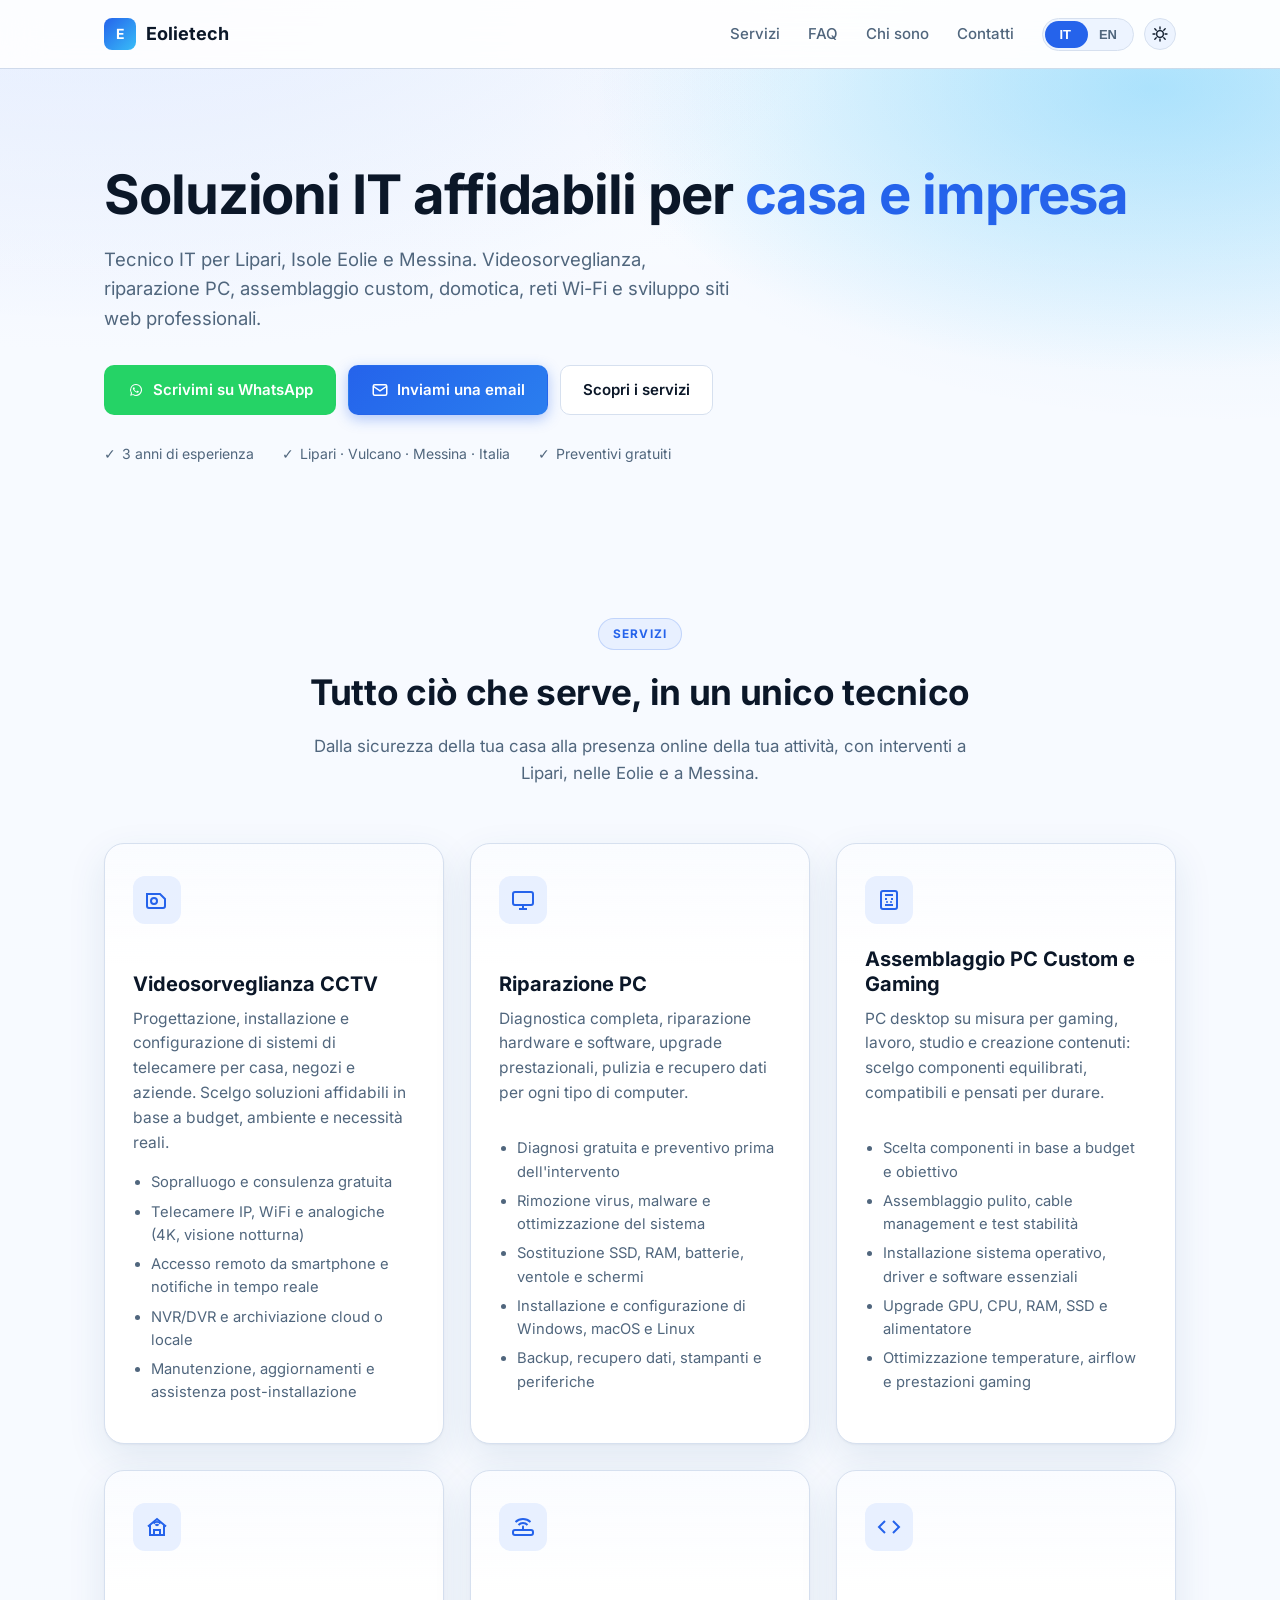
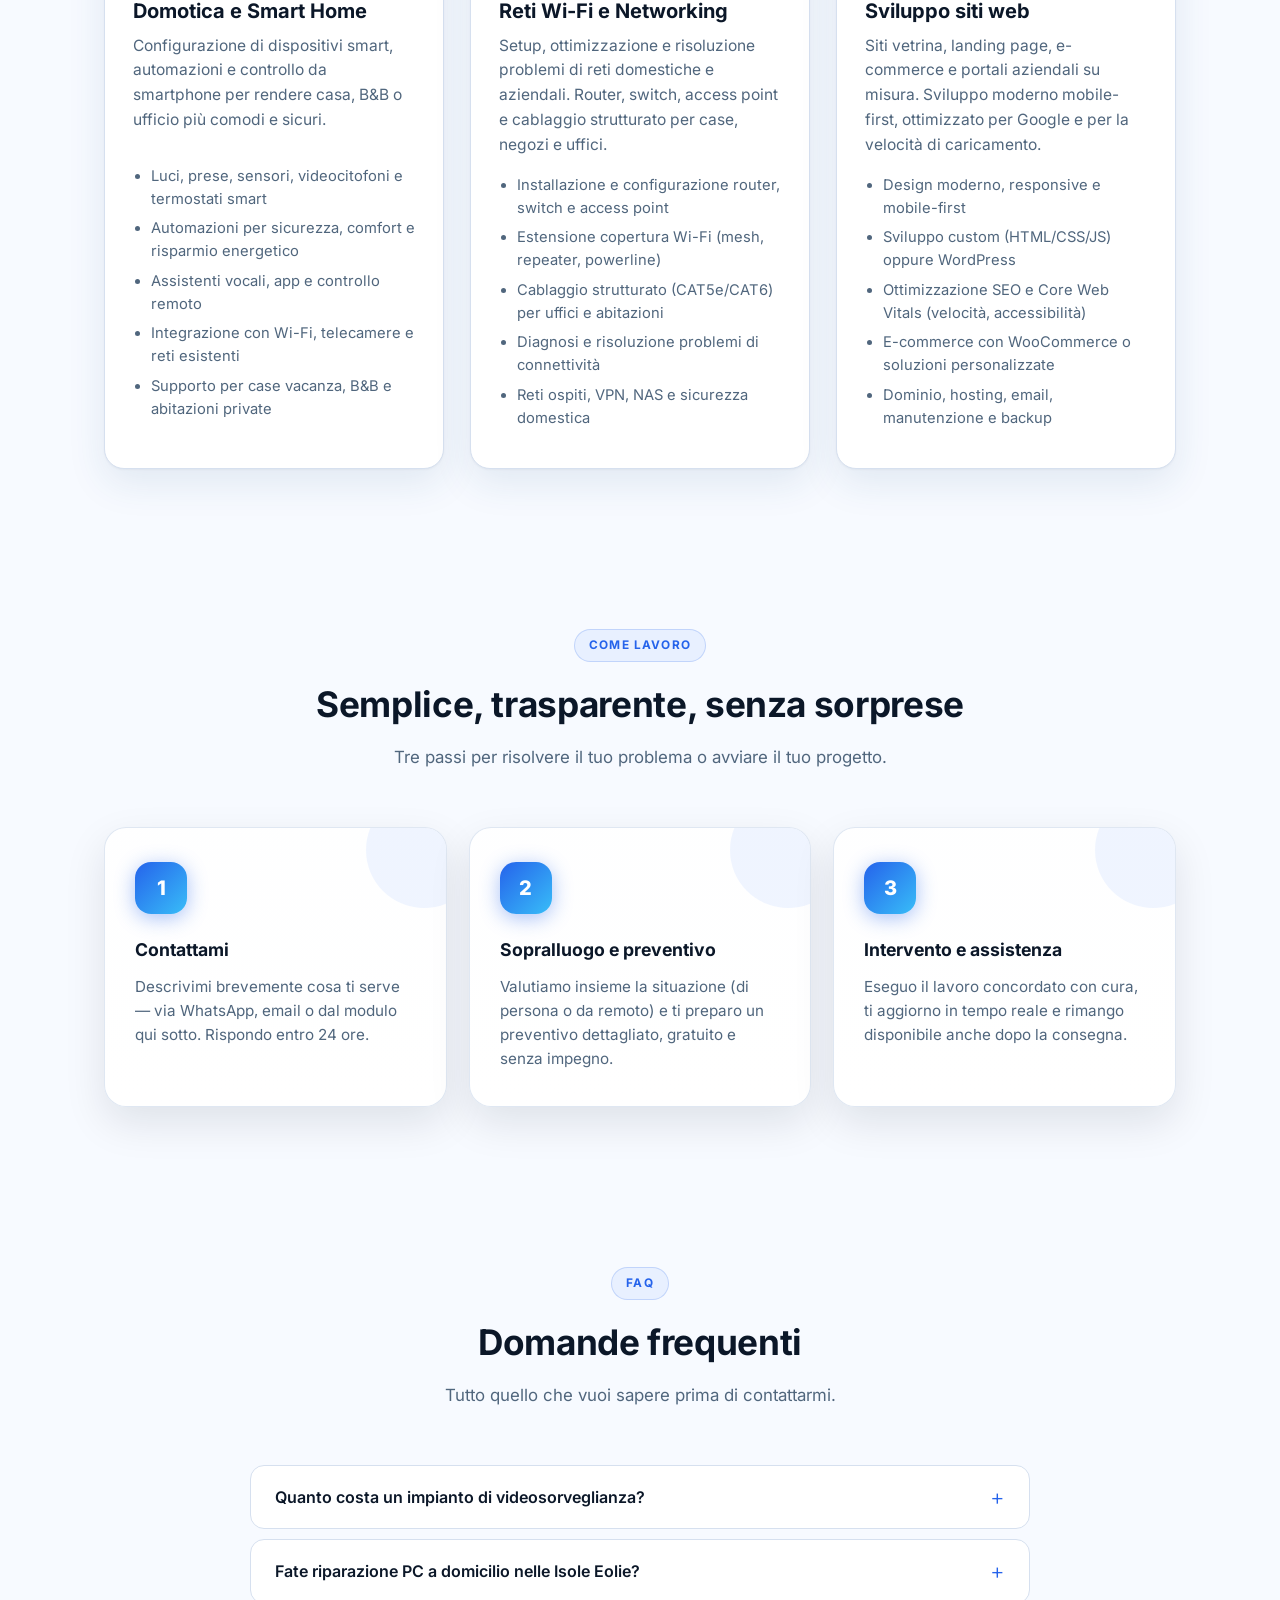
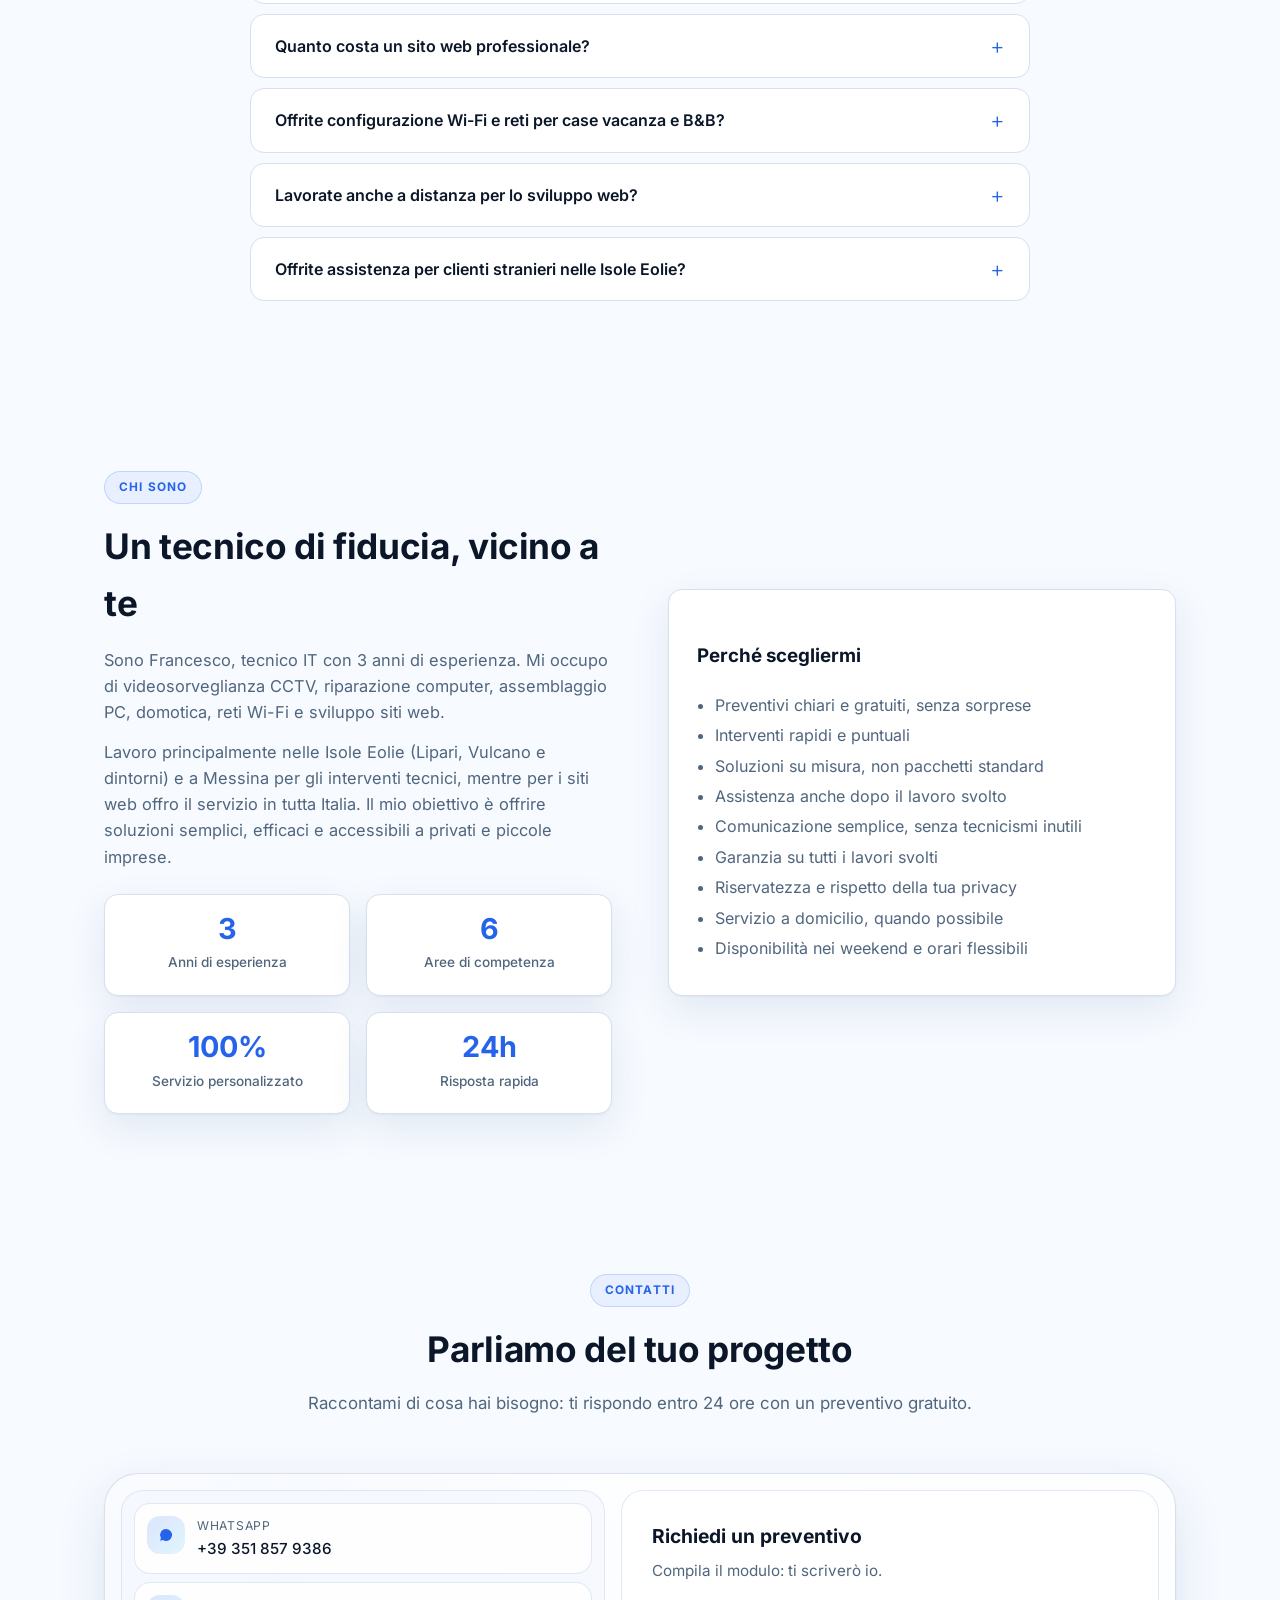
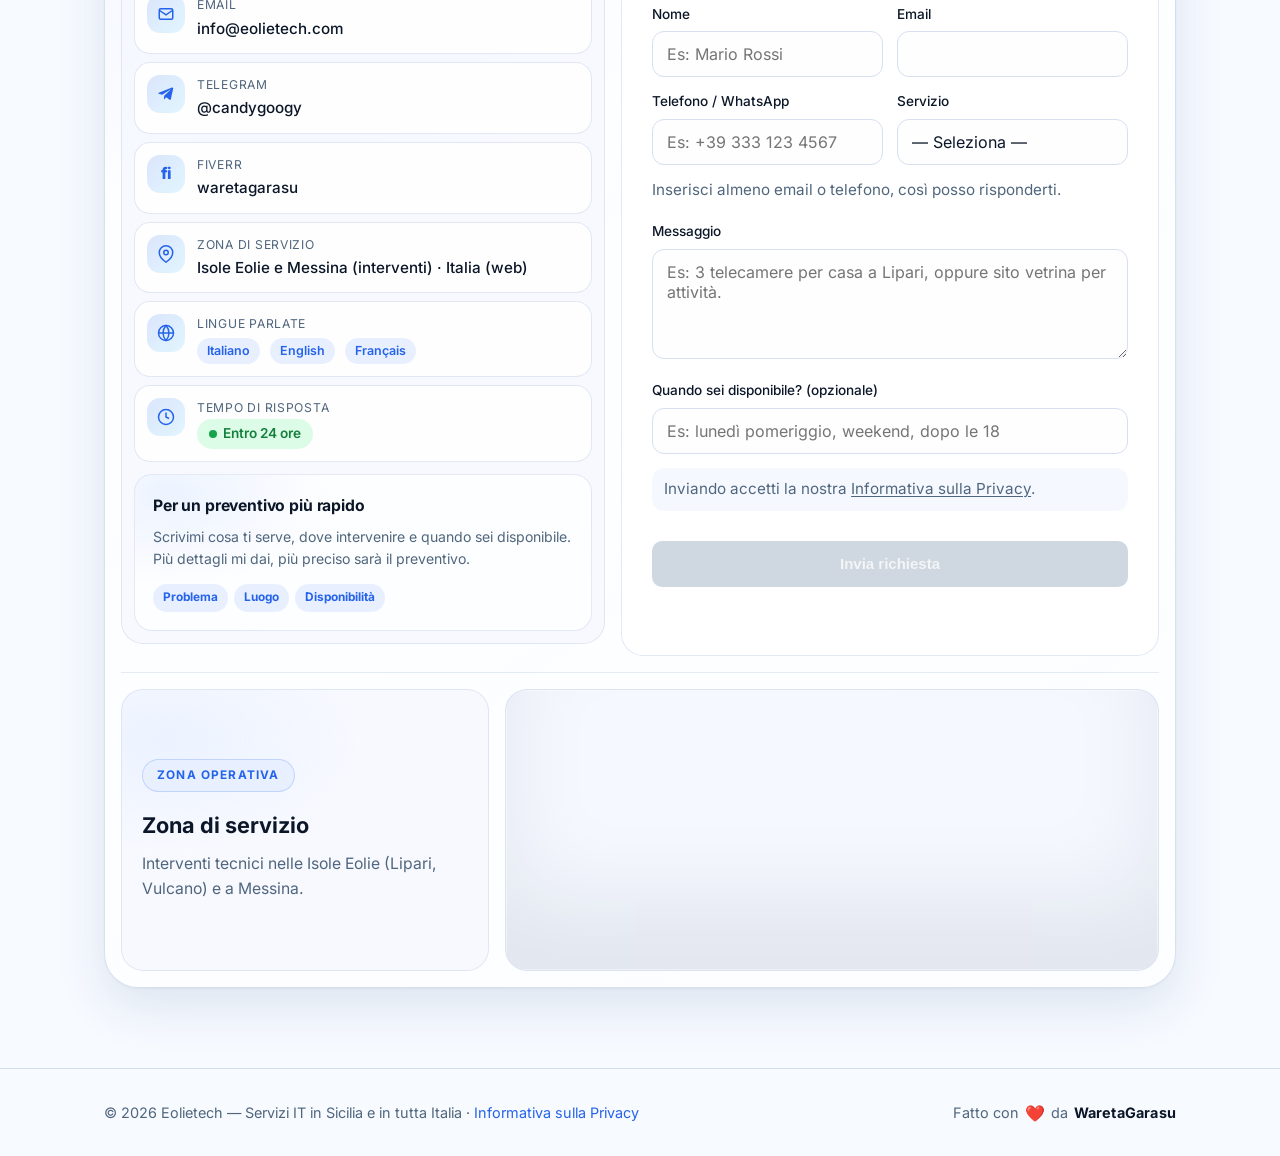
==== commit bc6f9eff: "improvements to navbar + fixes" ====
--- a/index.html
+++ b/index.html
@@ -235,4 +235,4 @@
                         }
                     }
                 ]
-            } </script> <link href="/source/style.min.css" rel="stylesheet"> </head> <body> <noscript> <div class="noscript-banner"> <strong>JavaScript disabilitato.</strong> Alcune funzioni (cambio lingua, menu mobile, modulo di contatto) non sono disponibili. Contattami direttamente su WhatsApp <a href="https://wa.me/393518579386">+39 351 857 9386</a> o via email <a href="mailto:info@eolietech.com">info@eolietech.com</a>. <span class="sep">·</span> <strong>JavaScript is disabled.</strong> Some features (language switcher, mobile menu, contact form) won't work. Reach me on WhatsApp at <a href="https://wa.me/393518579386">+39 351 857 9386</a> or email <a href="mailto:info@eolietech.com">info@eolietech.com</a>. </div> </noscript> <header> <div class="container nav"> <a href="/" class="brand"> <span class="brand-mark">E</span> <span data-i18n="brand.name">Eolietech</span> </a> <nav class="nav-links" id="navLinks"> <a href="#services" data-i18n="nav.services">Servizi</a> <a href="#faq" data-i18n="nav.faq">FAQ</a> <a href="#about" data-i18n="nav.about">Chi sono</a> <a href="#contact" data-i18n="nav.contact">Contatti</a> <div class="nav-controls"> <div class="lang-toggle" aria-label="Language" role="group"> <button class="active" data-lang="it">IT</button> <button data-lang="en">EN</button> </div> <button class="theme-toggle" aria-label="Attiva tema scuro" id="themeToggle" data-i18n-aria="nav.themeToggle" type="button" aria-pressed="false"> <svg aria-hidden="true" focusable="false" viewBox="0 0 24 24" class="theme-icon sun"> <circle cx="12" cy="12" r="5"></circle> <line x1="12" x2="12" y1="1.5" y2="4.5"></line> <line x1="12" x2="12" y1="19.5" y2="22.5"></line> <line x1="1.5" x2="4.5" y1="12" y2="12"></line> <line x1="19.5" x2="22.5" y1="12" y2="12"></line> <line x1="4.22" x2="6.34" y1="4.22" y2="6.34"></line> <line x1="17.66" x2="19.78" y1="17.66" y2="19.78"></line> <line x1="4.22" x2="6.34" y1="19.78" y2="17.66"></line> <line x1="17.66" x2="19.78" y1="6.34" y2="4.22"></line> </svg> <svg aria-hidden="true" focusable="false" viewBox="0 0 24 24" class="theme-icon moon"> <path d="M21 12.79A9 9 0 1 1 11.21 3a7 7 0 1 0 9.79 9.79z"></path> </svg> </button> </div> </nav> <button class="menu-toggle" aria-controls="navLinks" aria-expanded="false" aria-label="Menu" id="menuToggle"> ☰ </button> </div> </header> <section class="hero"> <div class="container"> <h1> <span data-i18n="hero.title1">Soluzioni IT affidabili per</span> <span data-i18n="hero.title2" class="accent">casa e impresa</span> </h1> <p data-i18n="hero.lead" class="lead"> Tecnico IT per Lipari, Isole Eolie e Messina. Videosorveglianza, riparazione PC, assemblaggio custom, domotica, reti Wi-Fi e sviluppo siti web professionali. </p> <div class="hero-actions"> <a href="https://wa.me/393518579386" rel="noopener" target="_blank" data-role="whatsapp-link" class="btn btn-whatsapp"> <svg aria-hidden="true" focusable="false" viewBox="0 0 24 24" fill="currentColor" height="18" width="18"> <path d="M17.6 6.3A7.85 7.85 0 0 0 12 4a7.94 7.94 0 0 0-6.8 12l-1 3.7 3.8-1A7.94 7.94 0 0 0 12 19.9a7.94 7.94 0 0 0 5.6-13.6Zm-5.6 12.2a6.6 6.6 0 0 1-3.4-.9l-.2-.1-2.2.6.6-2.2-.2-.2A6.62 6.62 0 1 1 12 18.5Zm3.6-4.9c-.2-.1-1.2-.6-1.4-.6-.2-.1-.3-.1-.5.1l-.7.8c-.1.2-.3.2-.5.1a5.4 5.4 0 0 1-2.7-2.4c-.2-.4.2-.4.6-1.2.1-.1 0-.3 0-.4l-.6-1.4c-.1-.4-.3-.3-.4-.3h-.4a.7.7 0 0 0-.5.2 2.2 2.2 0 0 0-.7 1.6 3.8 3.8 0 0 0 .8 2 8.5 8.5 0 0 0 3.3 2.9c.5.2.8.3 1.1.4a2.6 2.6 0 0 0 1.2.1 2 2 0 0 0 1.3-.9 1.6 1.6 0 0 0 .1-.9c0-.1-.2-.2-.4-.2Z"/> </svg> <span data-i18n="hero.cta1">Scrivimi su WhatsApp</span> </a> <a href="mailto:info@eolietech.com" class="btn btn-primary"> <svg aria-hidden="true" focusable="false" viewBox="0 0 24 24" fill="none" stroke="currentColor" stroke-width="2" height="18" width="18"> <rect height="14" rx="2" width="18" x="3" y="5"/> <polyline points="3 7 12 13 21 7"/> </svg> <span data-i18n="hero.cta3">Inviami una email</span> </a> <a href="#services" data-i18n="hero.cta2" class="btn btn-secondary">Scopri i servizi</a> </div> <div class="hero-meta"> <span>✓ <span data-i18n="hero.meta1">3 anni di esperienza</span></span> <span>✓ <span data-i18n="hero.meta2">Lipari · Vulcano · Messina · Italia</span></span> <span>✓ <span data-i18n="hero.meta3">Preventivi gratuiti</span></span> </div> </div> </section> <section id="services"> <div class="container"> <div class="section-head"> <span data-i18n="services.eyebrow" class="eyebrow">Servizi</span> <h2 data-i18n="services.title">Tutto ciò che serve, in un unico tecnico</h2> <p data-i18n="services.subtitle">Dalla sicurezza della tua casa alla presenza online della tua attività, con interventi a Lipari, nelle Eolie e a Messina.</p> </div> <div class="services-grid"> <div class="service-card"> <div class="service-icon"> <svg aria-hidden="true" focusable="false" viewBox="0 0 24 24" fill="none" stroke="currentColor" stroke-width="2"> <path d="M2 6h13l5 5v7a2 2 0 0 1-2 2H4a2 2 0 0 1-2-2V6z"/> <circle cx="9" cy="13" r="3"/> </svg> </div> <h3 data-i18n="services.cctv.title">Videosorveglianza CCTV</h3> <p data-i18n="services.cctv.desc"> Progettazione, installazione e configurazione di sistemi di telecamere per casa, negozi e aziende. Scelgo soluzioni affidabili in base a budget, ambiente e necessità reali. </p> <ul> <li data-i18n="services.cctv.li1">Sopralluogo e consulenza gratuita</li> <li data-i18n="services.cctv.li2">Telecamere IP, WiFi e analogiche (4K, visione notturna)</li> <li data-i18n="services.cctv.li3">Accesso remoto da smartphone e notifiche in tempo reale</li> <li data-i18n="services.cctv.li4">NVR/DVR e archiviazione cloud o locale</li> <li data-i18n="services.cctv.li5">Manutenzione, aggiornamenti e assistenza post-installazione</li> </ul> </div> <div class="service-card"> <div class="service-icon"> <svg aria-hidden="true" focusable="false" viewBox="0 0 24 24" fill="none" stroke="currentColor" stroke-width="2"> <rect height="13" rx="2" width="20" x="2" y="4"/> <path d="M8 21h8M12 17v4"/> </svg> </div> <h3 data-i18n="services.pc.title">Riparazione PC</h3> <p data-i18n="services.pc.desc"> Diagnostica completa, riparazione hardware e software, upgrade prestazionali, pulizia e recupero dati per ogni tipo di computer. </p> <ul> <li data-i18n="services.pc.li1">Diagnosi gratuita e preventivo prima dell'intervento</li> <li data-i18n="services.pc.li2">Rimozione virus, malware e ottimizzazione del sistema</li> <li data-i18n="services.pc.li3">Sostituzione SSD, RAM, batterie, ventole e schermi</li> <li data-i18n="services.pc.li4">Installazione e configurazione di Windows, macOS e Linux</li> <li data-i18n="services.pc.li5">Backup, recupero dati, stampanti e periferiche</li> </ul> </div> <div class="service-card"> <div class="service-icon"> <svg aria-hidden="true" focusable="false" viewBox="0 0 24 24" fill="none" stroke="currentColor" stroke-width="2"> <rect height="18" rx="2" width="16" x="4" y="3"/> <path d="M8 7h8M8 17h8M8 11h2M14 11h2"/> <circle cx="10" cy="14" r="1" fill="currentColor" stroke="none"/> <circle cx="14" cy="14" r="1" fill="currentColor" stroke="none"/> </svg> </div> <h3 data-i18n="services.customPc.title">Assemblaggio PC Custom e Gaming</h3> <p data-i18n="services.customPc.desc"> PC desktop su misura per gaming, lavoro, studio e creazione contenuti: scelgo componenti equilibrati, compatibili e pensati per durare. </p> <ul> <li data-i18n="services.customPc.li1">Scelta componenti in base a budget e obiettivo</li> <li data-i18n="services.customPc.li2">Assemblaggio pulito, cable management e test stabilità</li> <li data-i18n="services.customPc.li3">Installazione sistema operativo, driver e software essenziali</li> <li data-i18n="services.customPc.li4">Upgrade GPU, CPU, RAM, SSD e alimentatore</li> <li data-i18n="services.customPc.li5">Ottimizzazione temperature, airflow e prestazioni gaming</li> </ul> </div> <div class="service-card"> <div class="service-icon"> <svg aria-hidden="true" focusable="false" viewBox="0 0 24 24" fill="none" stroke="currentColor" stroke-width="2"> <path d="M3 11.5 12 4l9 7.5"/> <path d="M5 10v10h14V10"/> <path d="M9 20v-5h6v5"/> <path d="M8.5 8.5a5 5 0 0 1 7 0"/> <path d="M10.5 10.5a2 2 0 0 1 3 0"/> </svg> </div> <h3 data-i18n="services.smartHome.title">Domotica e Smart Home</h3> <p data-i18n="services.smartHome.desc"> Configurazione di dispositivi smart, automazioni e controllo da smartphone per rendere casa, B&B o ufficio più comodi e sicuri. </p> <ul> <li data-i18n="services.smartHome.li1">Luci, prese, sensori, videocitofoni e termostati smart</li> <li data-i18n="services.smartHome.li2">Automazioni per sicurezza, comfort e risparmio energetico</li> <li data-i18n="services.smartHome.li3">Assistenti vocali, app e controllo remoto</li> <li data-i18n="services.smartHome.li4">Integrazione con Wi-Fi, telecamere e reti esistenti</li> <li data-i18n="services.smartHome.li5">Supporto per case vacanza, B&B e abitazioni private</li> </ul> </div> <div class="service-card"> <div class="service-icon"> <svg aria-hidden="true" focusable="false" viewBox="0 0 24 24" fill="none" stroke="currentColor" stroke-width="2"> <rect height="5" rx="2" width="20" x="2" y="15"/> <line x1="12" x2="12" y1="15" y2="12"/> <path d="M7.5 10a6 6 0 0 1 9 0"/> <path d="M4.5 7a11 11 0 0 1 15 0"/> <circle cx="12" cy="11.5" r="1" fill="currentColor" stroke="none"/> </svg> </div> <h3 data-i18n="services.net.title">Reti Wi-Fi e Networking</h3> <p data-i18n="services.net.desc"> Setup, ottimizzazione e risoluzione problemi di reti domestiche e aziendali. Router, switch, access point e cablaggio strutturato per case, negozi e uffici. </p> <ul> <li data-i18n="services.net.li1">Installazione e configurazione router, switch e access point</li> <li data-i18n="services.net.li2">Estensione copertura Wi-Fi (mesh, repeater, powerline)</li> <li data-i18n="services.net.li3">Cablaggio strutturato (CAT5e/CAT6) per uffici e abitazioni</li> <li data-i18n="services.net.li4">Diagnosi e risoluzione problemi di connettività</li> <li data-i18n="services.net.li5">Reti ospiti, VPN, NAS e sicurezza domestica</li> </ul> </div> <div class="service-card"> <div class="service-icon"> <svg aria-hidden="true" focusable="false" viewBox="0 0 24 24" fill="none" stroke="currentColor" stroke-width="2"> <polyline points="16 18 22 12 16 6"/> <polyline points="8 6 2 12 8 18"/> </svg> </div> <h3 data-i18n="services.web.title">Sviluppo siti web</h3> <p data-i18n="services.web.desc"> Siti vetrina, landing page, e-commerce e portali aziendali su misura. Sviluppo moderno mobile-first, ottimizzato per Google e per la velocità di caricamento. </p> <ul> <li data-i18n="services.web.li1">Design moderno, responsive e mobile-first</li> <li data-i18n="services.web.li2">Sviluppo custom (HTML/CSS/JS) oppure WordPress</li> <li data-i18n="services.web.li3">Ottimizzazione SEO e Core Web Vitals (velocità, accessibilità)</li> <li data-i18n="services.web.li4">E-commerce con WooCommerce o soluzioni personalizzate</li> <li data-i18n="services.web.li5">Dominio, hosting, email, manutenzione e backup</li> </ul> </div> </div> </div> </section> <section id="process" class="process"> <div class="container"> <div class="section-head"> <span data-i18n="process.eyebrow" class="eyebrow">Come lavoro</span> <h2 data-i18n="process.title">Semplice, trasparente, senza sorprese</h2> <p data-i18n="process.subtitle">Tre passi per risolvere il tuo problema o avviare il tuo progetto.</p> </div> <div class="process-steps"> <div class="process-step"> <div class="step-number">1</div> <h3 data-i18n="process.step1.title">Contattami</h3> <p data-i18n="process.step1.desc">Descrivimi brevemente cosa ti serve — via WhatsApp, email o dal modulo qui sotto. Rispondo entro 24 ore.</p> </div> <div class="process-step"> <div class="step-number">2</div> <h3 data-i18n="process.step2.title">Sopralluogo e preventivo</h3> <p data-i18n="process.step2.desc">Valutiamo insieme la situazione (di persona o da remoto) e ti preparo un preventivo dettagliato, gratuito e senza impegno.</p> </div> <div class="process-step"> <div class="step-number">3</div> <h3 data-i18n="process.step3.title">Intervento e assistenza</h3> <p data-i18n="process.step3.desc">Eseguo il lavoro concordato con cura, ti aggiorno in tempo reale e rimango disponibile anche dopo la consegna.</p> </div> </div> </div> </section> <section id="faq" class="faq"> <div class="container"> <div class="section-head"> <span data-i18n="faq.eyebrow" class="eyebrow">FAQ</span> <h2 data-i18n="faq.title">Domande frequenti</h2> <p data-i18n="faq.subtitle">Tutto quello che vuoi sapere prima di contattarmi.</p> </div> <div class="faq-list"> <div class="faq-item"> <button class="faq-summary" aria-controls="faq-body-1" aria-expanded="false"> <span data-i18n="faq.q1">Quanto costa un impianto di videosorveglianza?</span> <span class="faq-icon" aria-hidden="true">+</span> </button> <div class="faq-body" aria-hidden="true" id="faq-body-1"> <div class="faq-body-inner"> <p data-i18n="faq.a1">Il costo dipende dal numero di telecamere, dal tipo di installazione e dalle funzioni richieste. Offro un sopralluogo gratuito e un preventivo personalizzato senza impegno prima di iniziare.</p> </div> </div> </div> <div class="faq-item"> <button class="faq-summary" aria-controls="faq-body-2" aria-expanded="false"> <span data-i18n="faq.q2">Fate riparazione PC a domicilio nelle Isole Eolie?</span> <span class="faq-icon" aria-hidden="true">+</span> </button> <div class="faq-body" aria-hidden="true" id="faq-body-2"> <div class="faq-body-inner"> <p data-i18n="faq.a2">Sì, effettuo interventi a domicilio a Lipari, Vulcano e Messina. Per casi di urgenza sono disponibile anche nei weekend.</p> </div> </div> </div> <div class="faq-item"> <button class="faq-summary" aria-controls="faq-body-3" aria-expanded="false"> <span data-i18n="faq.q3">Quanto costa un sito web professionale?</span> <span class="faq-icon" aria-hidden="true">+</span> </button> <div class="faq-body" aria-hidden="true" id="faq-body-3"> <div class="faq-body-inner"> <p data-i18n="faq.a3">Il prezzo dipende da obiettivi, numero di pagine, contenuti, lingue e funzionalità richieste. Ti preparo sempre un preventivo chiaro e gratuito prima di iniziare.</p> </div> </div> </div> <div class="faq-item"> <button class="faq-summary" aria-controls="faq-body-4" aria-expanded="false"> <span data-i18n="faq.q4">Offrite configurazione Wi-Fi e reti per case vacanza e B&B?</span> <span class="faq-icon" aria-hidden="true">+</span> </button> <div class="faq-body" aria-hidden="true" id="faq-body-4"> <div class="faq-body-inner"> <p data-i18n="faq.a4">Assolutamente sì. È una delle richieste più frequenti nelle Isole Eolie, dove molte strutture ricettive hanno bisogno di copertura Wi-Fi affidabile. Gestisco installazione, configurazione rete ospiti, sicurezza e assistenza da remoto.</p> </div> </div> </div> <div class="faq-item"> <button class="faq-summary" aria-controls="faq-body-5" aria-expanded="false"> <span data-i18n="faq.q5">Lavorate anche a distanza per lo sviluppo web?</span> <span class="faq-icon" aria-hidden="true">+</span> </button> <div class="faq-body" aria-hidden="true" id="faq-body-5"> <div class="faq-body-inner"> <p data-i18n="faq.a5">Sì, tutti i progetti web vengono gestiti completamente da remoto. Clienti da tutta Italia possono commissionare un sito senza doversi spostare.</p> </div> </div> </div> <div class="faq-item"> <button class="faq-summary" aria-controls="faq-body-6" aria-expanded="false"> <span data-i18n="faq.q6">Offrite assistenza per clienti stranieri nelle Isole Eolie?</span> <span class="faq-icon" aria-hidden="true">+</span> </button> <div class="faq-body" aria-hidden="true" id="faq-body-6"> <div class="faq-body-inner"> <p data-i18n="faq.a6">Assolutamente sì. Parlo italiano, inglese e francese e lavoro con clienti di ogni nazionalità. Le Isole Eolie attraggono turisti e residenti stranieri e offro assistenza tecnica completa in tutte e tre le lingue.</p> </div> </div> </div> </div> </div> </section> <section id="about" class="about"> <div class="container"> <div class="about-grid"> <div class="about-text"> <span data-i18n="about.eyebrow" class="eyebrow">Chi sono</span> <h2 data-i18n="about.title">Un tecnico di fiducia, vicino a te</h2> <p data-i18n="about.p1"> Sono Francesco, tecnico IT con 3 anni di esperienza. Mi occupo di videosorveglianza CCTV, riparazione computer, assemblaggio PC, domotica, reti Wi-Fi e sviluppo siti web. </p> <p data-i18n="about.p2"> Lavoro principalmente nelle Isole Eolie (Lipari, Vulcano e dintorni) e a Messina per gli interventi tecnici, mentre per i siti web offro il servizio in tutta Italia. Il mio obiettivo è offrire soluzioni semplici, efficaci e accessibili a privati e piccole imprese. </p> <div class="stats"> <div class="stat-card"> <span class="num">3</span> <span data-i18n="about.stat1" class="label">Anni di esperienza</span> </div> <div class="stat-card"> <span class="num">6</span> <span data-i18n="about.stat2" class="label">Aree di competenza</span> </div> <div class="stat-card"> <span class="num">100%</span> <span data-i18n="about.stat3" class="label">Servizio personalizzato</span> </div> <div class="stat-card"> <span class="num">24h</span> <span data-i18n="about.stat4" class="label">Risposta rapida</span> </div> </div> </div> <div> <div class="about-why-card"> <h3 data-i18n="about.why.title">Perché scegliermi</h3> <ul> <li data-i18n="about.why.li1">Preventivi chiari e gratuiti, senza sorprese</li> <li data-i18n="about.why.li2">Interventi rapidi e puntuali</li> <li data-i18n="about.why.li3">Soluzioni su misura, non pacchetti standard</li> <li data-i18n="about.why.li4">Assistenza anche dopo il lavoro svolto</li> <li data-i18n="about.why.li5">Comunicazione semplice, senza tecnicismi inutili</li> <li data-i18n="about.why.li6">Garanzia su tutti i lavori svolti</li> <li data-i18n="about.why.li7">Riservatezza e rispetto della tua privacy</li> <li data-i18n="about.why.li8">Servizio a domicilio, quando possibile</li> <li data-i18n="about.why.li9">Disponibilità nei weekend e orari flessibili</li> </ul> </div> </div> </div> </div> </section> <section id="contact"> <div class="container"> <div class="section-head"> <span data-i18n="contact.eyebrow" class="eyebrow">Contatti</span> <h2 data-i18n="contact.title">Parliamo del tuo progetto</h2> <p data-i18n="contact.subtitle"> Raccontami di cosa hai bisogno: ti rispondo entro 24 ore con un preventivo gratuito. </p> </div> <div class="contact-hub"> <div class="contact-wrapper"> <div class="contact-info"> <ul> <li> <div class="icon"> <svg aria-hidden="true" focusable="false" viewBox="0 0 24 24" fill="currentColor"> <path d="M17.6 6.3A7.85 7.85 0 0 0 12 4a7.94 7.94 0 0 0-6.8 12l-1 3.7 3.8-1A7.94 7.94 0 0 0 12 19.9a7.94 7.94 0 0 0 5.6-13.6Z"/> </svg> </div> <div> <div class="label">WhatsApp</div> <div class="value"> <a href="https://wa.me/393518579386" rel="noopener" target="_blank" data-role="whatsapp-link">+39 351 857 9386</a> </div> </div> </li> <li> <div class="icon"> <svg aria-hidden="true" focusable="false" viewBox="0 0 24 24" fill="none" stroke="currentColor" stroke-width="2"> <rect height="14" rx="2" width="18" x="3" y="5"/> <polyline points="3 7 12 13 21 7"/> </svg> </div> <div> <div class="label">Email</div> <div class="value"> <a href="mailto:info@eolietech.com">info@eolietech.com</a> </div> </div> </li> <li> <div class="icon"> <svg aria-hidden="true" focusable="false" viewBox="0 0 24 24" fill="currentColor"> <path d="M21.7 4.3 18.4 19c-.2.9-.9 1.1-1.6.7l-4.5-3.3-2.2 2.1c-.2.2-.4.4-.9.4l.3-4.7 8.6-7.8c.4-.3-.1-.5-.6-.2L6.9 13 2.4 11.6c-1-.3-1-1 0-1.4L20 3.4c.8-.3 1.5.2 1.7.9Z"/> </svg> </div> <div> <div class="label">Telegram</div> <div class="value"> <a href="https://t.me/candygoogy" rel="noopener" target="_blank">@candygoogy</a> </div> </div> </li> <li> <div class="icon fiverr-icon" aria-hidden="true">fi</div> <div> <div class="label">Fiverr</div> <div class="value"> <a href="https://www.fiverr.com/waretagarasu/" rel="noopener" target="_blank">waretagarasu</a> </div> </div> </li> <li> <div class="icon"> <svg aria-hidden="true" focusable="false" viewBox="0 0 24 24" fill="none" stroke="currentColor" stroke-width="2"> <path d="M21 10c0 7-9 13-9 13s-9-6-9-13a9 9 0 0 1 18 0z"/> <circle cx="12" cy="10" r="3"/> </svg> </div> <div> <div class="label" data-i18n="contact.area.label">Zona di servizio</div> <div class="value" data-i18n="contact.area.value">Isole Eolie e Messina (interventi) · Italia (web)</div> </div> </li> <li> <div class="icon"> <svg aria-hidden="true" focusable="false" viewBox="0 0 24 24" fill="none" stroke="currentColor" stroke-width="2"> <circle cx="12" cy="12" r="10"/> <line x1="2" x2="22" y1="12" y2="12"/> <path d="M12 2a15.3 15.3 0 0 1 4 10 15.3 15.3 0 0 1-4 10 15.3 15.3 0 0 1-4-10 15.3 15.3 0 0 1 4-10z"/> </svg> </div> <div> <div class="label" data-i18n="contact.languages.label">Lingue parlate</div> <div class="value"> <span class="lang-pill">Italiano</span> <span class="lang-pill">English</span> <span class="lang-pill">Français</span> </div> </div> </li> <li> <div class="icon"> <svg aria-hidden="true" focusable="false" viewBox="0 0 24 24" fill="none" stroke="currentColor" stroke-width="2"> <circle cx="12" cy="12" r="10"/> <polyline points="12 6 12 12 16 14"/> </svg> </div> <div> <div class="label" data-i18n="contact.response.label">Tempo di risposta</div> <div class="value"> <span data-i18n="contact.response.value" class="response-badge">Entro 24 ore</span> </div> </div> </li> </ul> <div class="contact-note"> <h4 data-i18n="contact.note.title">Per un preventivo più rapido</h4> <p data-i18n="contact.note.text">Scrivimi cosa ti serve, dove intervenire e quando sei disponibile. Più dettagli mi dai, più preciso sarà il preventivo.</p> <div class="contact-note-tags" aria-label="Informazioni utili" data-i18n-attr="aria-label:contact.note.aria"> <span data-i18n="contact.note.tag1">Problema</span> <span data-i18n="contact.note.tag2">Luogo</span> <span data-i18n="contact.note.tag3">Disponibilità</span> </div> </div> </div> <form class="contact-form" id="contactForm" novalidate> <h3 data-i18n="contact.form.title">Richiedi un preventivo</h3> <p data-i18n="contact.form.subtitle">Compila il modulo: ti scriverò io.</p> <div class="form-grid"> <div class="form-row"> <label data-i18n="contact.form.name" for="name">Nome</label> <input autocomplete="name" enterkeyhint="next" id="name" name="name" data-i18n-attr="placeholder:contact.form.namePlaceholder" autocapitalize="words" required> </div> <div class="form-row"> <label data-i18n="contact.form.email" for="email">Email</label> <input autocomplete="email" enterkeyhint="next" id="email" name="email" aria-describedby="contactMethodHint contactFormFeedback" inputmode="email" type="email"> </div> </div> <div class="form-grid"> <div class="form-row"> <label data-i18n="contact.form.phone" for="phone">Telefono / WhatsApp</label> <input autocomplete="tel" enterkeyhint="next" id="phone" name="phone" data-i18n-attr="placeholder:contact.form.phonePlaceholder" aria-describedby="contactMethodHint contactFormFeedback" inputmode="tel" type="tel"> </div> <div class="form-row"> <label data-i18n="contact.form.service" for="service">Servizio</label> <select id="service" name="service" required> <option data-i18n="contact.form.choose" value="">— Seleziona —</option> <option data-i18n="services.cctv.title" value="cctv">Videosorveglianza CCTV</option> <option data-i18n="services.pc.title" value="pc">Riparazione PC</option> <option data-i18n="services.customPc.title" value="custom-pc">Assemblaggio PC Custom e Gaming</option> <option data-i18n="services.smartHome.title" value="smart-home">Domotica e Smart Home</option> <option data-i18n="services.web.title" value="web">Sviluppo siti web</option> <option data-i18n="services.net.title" value="net">Reti Wi-Fi e Networking</option> <option data-i18n="contact.form.other" value="other">Altro</option> </select> </div> </div> <p data-i18n="contact.form.contactHint" class="form-hint" id="contactMethodHint">Inserisci almeno email o telefono, così posso risponderti.</p> <div class="form-row"> <label data-i18n="contact.form.message" for="message">Messaggio</label> <textarea autocapitalize="sentences" data-i18n-attr="placeholder:contact.form.messagePlaceholder" enterkeyhint="send" id="message" name="message" required></textarea> </div> <div class="form-row"> <label data-i18n="contact.form.availability" for="availability">Quando sei disponibile? (opzionale)</label> <input autocomplete="off" enterkeyhint="next" id="availability" name="availability" data-i18n-attr="placeholder:contact.form.availabilityPlaceholder" autocapitalize="sentences"> </div> <div class="form-footer"> <p class="form-gdpr" data-i18n-html="contact.form.privacy">Inviando accetti la nostra <a href="/privacy">Informativa sulla Privacy</a>.</p> <button class="btn btn-primary form-submit" type="submit" data-i18n="contact.form.send" disabled="disabled"> Invia richiesta </button> </div> <p class="form-feedback" id="contactFormFeedback" aria-live="polite" role="status"></p> </form> </div> <div class="service-area-panel"> <div class="service-area-copy"> <span data-i18n="contact.map.eyebrow" class="eyebrow">Zona operativa</span> <h3 data-i18n="contact.map.title">Zona di servizio</h3> <p data-i18n="contact.map.subtitle"> Interventi tecnici nelle Isole Eolie (Lipari, Vulcano) e a Messina. </p> </div> <div class="service-area-map"> <iframe allowfullscreen height="280" loading="lazy" referrerpolicy="no-referrer-when-downgrade" src="https://maps.google.com/maps?ll=38.44,14.96&z=11&t=m&output=embed" style="border:0" title="Lipari and Vulcano service area map" width="100%"></iframe> </div> </div> </div> </div> </section> <footer> <div class="container footer-content"> <div> © <span id="year"></span> <span data-i18n="brand.name">Eolietech</span> — <span data-i18n="footer.tagline">Servizi IT in Sicilia e in tutta Italia</span> · <a href="/privacy" data-i18n="footer.privacy">Informativa sulla Privacy</a> </div> <div class="footer-signature"> <span data-i18n="footer.built">Fatto con</span> <span class="heart" aria-hidden="true">❤️</span> <span data-i18n="footer.builtBy">da</span> <strong class="signature"> <a href="https://waretagarasu.com" rel="noopener" target="_blank">WaretaGarasu</a> </strong> </div> </div> </footer> <button class="scroll-top" aria-label="Torna su" id="scrollTop" data-i18n-aria="nav.scrollTop" type="button"> <svg aria-hidden="true" focusable="false" viewBox="0 0 24 24"> <polyline points="6 14 12 8 18 14"/> </svg> </button> <script src="/source/script.min.js"></script> </body> </html> +            } </script> <link href="/source/style.min.css" rel="stylesheet"> </head> <body> <noscript> <div class="noscript-banner"> <strong>JavaScript disabilitato.</strong> Alcune funzioni (cambio lingua, menu mobile, modulo di contatto) non sono disponibili. Contattami direttamente su WhatsApp <a href="https://wa.me/393518579386">+39 351 857 9386</a> o via email <a href="mailto:info@eolietech.com">info@eolietech.com</a>. <span class="sep">·</span> <strong>JavaScript is disabled.</strong> Some features (language switcher, mobile menu, contact form) won't work. Reach me on WhatsApp at <a href="https://wa.me/393518579386">+39 351 857 9386</a> or email <a href="mailto:info@eolietech.com">info@eolietech.com</a>. </div> </noscript> <header> <div class="container nav"> <a href="/" class="brand"> <span class="brand-mark">E</span> <span data-i18n="brand.name">Eolietech</span> </a> <nav class="nav-links" id="navLinks"> <div class="nav-drawer-panel"> <p data-i18n="nav.drawerEyebrow" class="nav-drawer-eyebrow">Navigazione</p> <p data-i18n="nav.drawerTitle" class="nav-drawer-title">Scegli una sezione</p> <div class="nav-drawer-list"> <a href="#services" class="nav-drawer-link"> <span class="nav-drawer-link-icon" aria-hidden="true"> <svg viewBox="0 0 24 24" fill="none" stroke="currentColor" stroke-width="2" stroke-linecap="round" stroke-linejoin="round"> <path d="M12 2 2 7l10 5 10-5-10-5Z"></path> <path d="M2 17 12 22l10-5"></path> <path d="M2 12 12 17l10-5"></path> </svg> </span> <span class="nav-drawer-link-label" data-i18n="nav.services">Servizi</span> </a> <a href="#faq" class="nav-drawer-link"> <span class="nav-drawer-link-icon" aria-hidden="true"> <svg viewBox="0 0 24 24" fill="none" stroke="currentColor" stroke-width="2" stroke-linecap="round" stroke-linejoin="round"> <circle cx="12" cy="12" r="10"></circle> <path d="M9.09 9a3 3 0 0 1 5.82 1c0 2-3 3-3 3"></path> <path d="M12 17h.01"></path> </svg> </span> <span class="nav-drawer-link-label" data-i18n="nav.faq">FAQ</span> </a> <a href="#about" class="nav-drawer-link"> <span class="nav-drawer-link-icon" aria-hidden="true"> <svg viewBox="0 0 24 24" fill="none" stroke="currentColor" stroke-width="2" stroke-linecap="round" stroke-linejoin="round"> <path d="M20 21v-2a4 4 0 0 0-4-4H8a4 4 0 0 0-4 4v2"></path> <circle cx="12" cy="7" r="4"></circle> </svg> </span> <span class="nav-drawer-link-label" data-i18n="nav.about">Chi sono</span> </a> <a href="#contact" class="nav-drawer-link"> <span class="nav-drawer-link-icon" aria-hidden="true"> <svg viewBox="0 0 24 24" fill="none" stroke="currentColor" stroke-width="2" stroke-linecap="round" stroke-linejoin="round"> <rect height="14" rx="2" width="18" x="3" y="5"></rect> <path d="m3 7 9 6 9-6"></path> </svg> </span> <span class="nav-drawer-link-label" data-i18n="nav.contact">Contatti</span> </a> </div> </div> <div class="nav-controls"> <div class="lang-toggle" aria-label="Language" role="group"> <button class="active" data-lang="it">IT</button> <button data-lang="en">EN</button> </div> <button class="theme-toggle" aria-label="Attiva tema scuro" id="themeToggle" data-i18n-aria="nav.themeToggle" type="button" aria-pressed="false"> <svg viewBox="0 0 24 24" aria-hidden="true" focusable="false" class="theme-icon sun"> <circle cx="12" cy="12" r="5"></circle> <line x1="12" x2="12" y1="1.5" y2="4.5"></line> <line x1="12" x2="12" y1="19.5" y2="22.5"></line> <line x1="1.5" x2="4.5" y1="12" y2="12"></line> <line x1="19.5" x2="22.5" y1="12" y2="12"></line> <line x1="4.22" x2="6.34" y1="4.22" y2="6.34"></line> <line x1="17.66" x2="19.78" y1="17.66" y2="19.78"></line> <line x1="4.22" x2="6.34" y1="19.78" y2="17.66"></line> <line x1="17.66" x2="19.78" y1="6.34" y2="4.22"></line> </svg> <svg viewBox="0 0 24 24" aria-hidden="true" focusable="false" class="theme-icon moon"> <path d="M21 12.79A9 9 0 1 1 11.21 3a7 7 0 1 0 9.79 9.79z"></path> </svg> </button> </div> </nav> <button class="menu-toggle" aria-controls="navLinks" aria-expanded="false" aria-label="Menu" id="menuToggle"> ☰ </button> </div> </header> <section class="hero"> <div class="container"> <h1> <span data-i18n="hero.title1">Soluzioni IT affidabili per</span> <span class="accent" data-i18n="hero.title2">casa e impresa</span> </h1> <p data-i18n="hero.lead" class="lead"> Tecnico IT per Lipari, Isole Eolie e Messina. Videosorveglianza, riparazione PC, assemblaggio custom, domotica, reti Wi-Fi e sviluppo siti web professionali. </p> <div class="hero-actions"> <a href="https://wa.me/393518579386" class="btn btn-whatsapp" data-role="whatsapp-link" rel="noopener" target="_blank"> <svg viewBox="0 0 24 24" fill="currentColor" aria-hidden="true" focusable="false" height="18" width="18"> <path d="M17.6 6.3A7.85 7.85 0 0 0 12 4a7.94 7.94 0 0 0-6.8 12l-1 3.7 3.8-1A7.94 7.94 0 0 0 12 19.9a7.94 7.94 0 0 0 5.6-13.6Zm-5.6 12.2a6.6 6.6 0 0 1-3.4-.9l-.2-.1-2.2.6.6-2.2-.2-.2A6.62 6.62 0 1 1 12 18.5Zm3.6-4.9c-.2-.1-1.2-.6-1.4-.6-.2-.1-.3-.1-.5.1l-.7.8c-.1.2-.3.2-.5.1a5.4 5.4 0 0 1-2.7-2.4c-.2-.4.2-.4.6-1.2.1-.1 0-.3 0-.4l-.6-1.4c-.1-.4-.3-.3-.4-.3h-.4a.7.7 0 0 0-.5.2 2.2 2.2 0 0 0-.7 1.6 3.8 3.8 0 0 0 .8 2 8.5 8.5 0 0 0 3.3 2.9c.5.2.8.3 1.1.4a2.6 2.6 0 0 0 1.2.1 2 2 0 0 0 1.3-.9 1.6 1.6 0 0 0 .1-.9c0-.1-.2-.2-.4-.2Z"/> </svg> <span data-i18n="hero.cta1">Scrivimi su WhatsApp</span> </a> <a href="mailto:info@eolietech.com" class="btn btn-primary"> <svg viewBox="0 0 24 24" fill="none" stroke="currentColor" stroke-width="2" aria-hidden="true" focusable="false" height="18" width="18"> <rect height="14" rx="2" width="18" x="3" y="5"/> <polyline points="3 7 12 13 21 7"/> </svg> <span data-i18n="hero.cta3">Inviami una email</span> </a> <a href="#services" class="btn btn-secondary" data-i18n="hero.cta2">Scopri i servizi</a> </div> <div class="hero-meta"> <span>✓ <span data-i18n="hero.meta1">3 anni di esperienza</span></span> <span>✓ <span data-i18n="hero.meta2">Lipari · Vulcano · Messina · Italia</span></span> <span>✓ <span data-i18n="hero.meta3">Preventivi gratuiti</span></span> </div> </div> </section> <section id="services"> <div class="container"> <div class="section-head"> <span class="eyebrow" data-i18n="services.eyebrow">Servizi</span> <h2 data-i18n="services.title">Tutto ciò che serve, in un unico tecnico</h2> <p data-i18n="services.subtitle">Dalla sicurezza della tua casa alla presenza online della tua attività, con interventi a Lipari, nelle Eolie e a Messina.</p> </div> <div class="services-grid"> <div class="service-card"> <div class="service-icon"> <svg viewBox="0 0 24 24" fill="none" stroke="currentColor" stroke-width="2" aria-hidden="true" focusable="false"> <path d="M2 6h13l5 5v7a2 2 0 0 1-2 2H4a2 2 0 0 1-2-2V6z"/> <circle cx="9" cy="13" r="3"/> </svg> </div> <h3 data-i18n="services.cctv.title">Videosorveglianza CCTV</h3> <p data-i18n="services.cctv.desc"> Progettazione, installazione e configurazione di sistemi di telecamere per casa, negozi e aziende. Scelgo soluzioni affidabili in base a budget, ambiente e necessità reali. </p> <ul> <li data-i18n="services.cctv.li1">Sopralluogo e consulenza gratuita</li> <li data-i18n="services.cctv.li2">Telecamere IP, WiFi e analogiche (4K, visione notturna)</li> <li data-i18n="services.cctv.li3">Accesso remoto da smartphone e notifiche in tempo reale</li> <li data-i18n="services.cctv.li4">NVR/DVR e archiviazione cloud o locale</li> <li data-i18n="services.cctv.li5">Manutenzione, aggiornamenti e assistenza post-installazione</li> </ul> </div> <div class="service-card"> <div class="service-icon"> <svg viewBox="0 0 24 24" fill="none" stroke="currentColor" stroke-width="2" aria-hidden="true" focusable="false"> <rect height="13" rx="2" width="20" x="2" y="4"/> <path d="M8 21h8M12 17v4"/> </svg> </div> <h3 data-i18n="services.pc.title">Riparazione PC</h3> <p data-i18n="services.pc.desc"> Diagnostica completa, riparazione hardware e software, upgrade prestazionali, pulizia e recupero dati per ogni tipo di computer. </p> <ul> <li data-i18n="services.pc.li1">Diagnosi gratuita e preventivo prima dell'intervento</li> <li data-i18n="services.pc.li2">Rimozione virus, malware e ottimizzazione del sistema</li> <li data-i18n="services.pc.li3">Sostituzione SSD, RAM, batterie, ventole e schermi</li> <li data-i18n="services.pc.li4">Installazione e configurazione di Windows, macOS e Linux</li> <li data-i18n="services.pc.li5">Backup, recupero dati, stampanti e periferiche</li> </ul> </div> <div class="service-card"> <div class="service-icon"> <svg viewBox="0 0 24 24" fill="none" stroke="currentColor" stroke-width="2" aria-hidden="true" focusable="false"> <rect height="18" rx="2" width="16" x="4" y="3"/> <path d="M8 7h8M8 17h8M8 11h2M14 11h2"/> <circle cx="10" cy="14" r="1" fill="currentColor" stroke="none"/> <circle cx="14" cy="14" r="1" fill="currentColor" stroke="none"/> </svg> </div> <h3 data-i18n="services.customPc.title">Assemblaggio PC Custom e Gaming</h3> <p data-i18n="services.customPc.desc"> PC desktop su misura per gaming, lavoro, studio e creazione contenuti: scelgo componenti equilibrati, compatibili e pensati per durare. </p> <ul> <li data-i18n="services.customPc.li1">Scelta componenti in base a budget e obiettivo</li> <li data-i18n="services.customPc.li2">Assemblaggio pulito, cable management e test stabilità</li> <li data-i18n="services.customPc.li3">Installazione sistema operativo, driver e software essenziali</li> <li data-i18n="services.customPc.li4">Upgrade GPU, CPU, RAM, SSD e alimentatore</li> <li data-i18n="services.customPc.li5">Ottimizzazione temperature, airflow e prestazioni gaming</li> </ul> </div> <div class="service-card"> <div class="service-icon"> <svg viewBox="0 0 24 24" fill="none" stroke="currentColor" stroke-width="2" aria-hidden="true" focusable="false"> <path d="M3 11.5 12 4l9 7.5"/> <path d="M5 10v10h14V10"/> <path d="M9 20v-5h6v5"/> <path d="M8.5 8.5a5 5 0 0 1 7 0"/> <path d="M10.5 10.5a2 2 0 0 1 3 0"/> </svg> </div> <h3 data-i18n="services.smartHome.title">Domotica e Smart Home</h3> <p data-i18n="services.smartHome.desc"> Configurazione di dispositivi smart, automazioni e controllo da smartphone per rendere casa, B&B o ufficio più comodi e sicuri. </p> <ul> <li data-i18n="services.smartHome.li1">Luci, prese, sensori, videocitofoni e termostati smart</li> <li data-i18n="services.smartHome.li2">Automazioni per sicurezza, comfort e risparmio energetico</li> <li data-i18n="services.smartHome.li3">Assistenti vocali, app e controllo remoto</li> <li data-i18n="services.smartHome.li4">Integrazione con Wi-Fi, telecamere e reti esistenti</li> <li data-i18n="services.smartHome.li5">Supporto per case vacanza, B&B e abitazioni private</li> </ul> </div> <div class="service-card"> <div class="service-icon"> <svg viewBox="0 0 24 24" fill="none" stroke="currentColor" stroke-width="2" aria-hidden="true" focusable="false"> <rect height="5" rx="2" width="20" x="2" y="15"/> <line x1="12" x2="12" y1="15" y2="12"/> <path d="M7.5 10a6 6 0 0 1 9 0"/> <path d="M4.5 7a11 11 0 0 1 15 0"/> <circle cx="12" cy="11.5" r="1" fill="currentColor" stroke="none"/> </svg> </div> <h3 data-i18n="services.net.title">Reti Wi-Fi e Networking</h3> <p data-i18n="services.net.desc"> Setup, ottimizzazione e risoluzione problemi di reti domestiche e aziendali. Router, switch, access point e cablaggio strutturato per case, negozi e uffici. </p> <ul> <li data-i18n="services.net.li1">Installazione e configurazione router, switch e access point</li> <li data-i18n="services.net.li2">Estensione copertura Wi-Fi (mesh, repeater, powerline)</li> <li data-i18n="services.net.li3">Cablaggio strutturato (CAT5e/CAT6) per uffici e abitazioni</li> <li data-i18n="services.net.li4">Diagnosi e risoluzione problemi di connettività</li> <li data-i18n="services.net.li5">Reti ospiti, VPN, NAS e sicurezza domestica</li> </ul> </div> <div class="service-card"> <div class="service-icon"> <svg viewBox="0 0 24 24" fill="none" stroke="currentColor" stroke-width="2" aria-hidden="true" focusable="false"> <polyline points="16 18 22 12 16 6"/> <polyline points="8 6 2 12 8 18"/> </svg> </div> <h3 data-i18n="services.web.title">Sviluppo siti web</h3> <p data-i18n="services.web.desc"> Siti vetrina, landing page, e-commerce e portali aziendali su misura. Sviluppo moderno mobile-first, ottimizzato per Google e per la velocità di caricamento. </p> <ul> <li data-i18n="services.web.li1">Design moderno, responsive e mobile-first</li> <li data-i18n="services.web.li2">Sviluppo custom (HTML/CSS/JS) oppure WordPress</li> <li data-i18n="services.web.li3">Ottimizzazione SEO e Core Web Vitals (velocità, accessibilità)</li> <li data-i18n="services.web.li4">E-commerce con WooCommerce o soluzioni personalizzate</li> <li data-i18n="services.web.li5">Dominio, hosting, email, manutenzione e backup</li> </ul> </div> </div> </div> </section> <section id="process" class="process"> <div class="container"> <div class="section-head"> <span class="eyebrow" data-i18n="process.eyebrow">Come lavoro</span> <h2 data-i18n="process.title">Semplice, trasparente, senza sorprese</h2> <p data-i18n="process.subtitle">Tre passi per risolvere il tuo problema o avviare il tuo progetto.</p> </div> <div class="process-steps"> <div class="process-step"> <div class="step-number">1</div> <h3 data-i18n="process.step1.title">Contattami</h3> <p data-i18n="process.step1.desc">Descrivimi brevemente cosa ti serve — via WhatsApp, email o dal modulo qui sotto. Rispondo entro 24 ore.</p> </div> <div class="process-step"> <div class="step-number">2</div> <h3 data-i18n="process.step2.title">Sopralluogo e preventivo</h3> <p data-i18n="process.step2.desc">Valutiamo insieme la situazione (di persona o da remoto) e ti preparo un preventivo dettagliato, gratuito e senza impegno.</p> </div> <div class="process-step"> <div class="step-number">3</div> <h3 data-i18n="process.step3.title">Intervento e assistenza</h3> <p data-i18n="process.step3.desc">Eseguo il lavoro concordato con cura, ti aggiorno in tempo reale e rimango disponibile anche dopo la consegna.</p> </div> </div> </div> </section> <section id="faq" class="faq"> <div class="container"> <div class="section-head"> <span class="eyebrow" data-i18n="faq.eyebrow">FAQ</span> <h2 data-i18n="faq.title">Domande frequenti</h2> <p data-i18n="faq.subtitle">Tutto quello che vuoi sapere prima di contattarmi.</p> </div> <div class="faq-list"> <div class="faq-item"> <button class="faq-summary" aria-controls="faq-body-1" aria-expanded="false"> <span data-i18n="faq.q1">Quanto costa un impianto di videosorveglianza?</span> <span class="faq-icon" aria-hidden="true">+</span> </button> <div class="faq-body" aria-hidden="true" id="faq-body-1"> <div class="faq-body-inner"> <p data-i18n="faq.a1">Il costo dipende dal numero di telecamere, dal tipo di installazione e dalle funzioni richieste. Offro un sopralluogo gratuito e un preventivo personalizzato senza impegno prima di iniziare.</p> </div> </div> </div> <div class="faq-item"> <button class="faq-summary" aria-controls="faq-body-2" aria-expanded="false"> <span data-i18n="faq.q2">Fate riparazione PC a domicilio nelle Isole Eolie?</span> <span class="faq-icon" aria-hidden="true">+</span> </button> <div class="faq-body" aria-hidden="true" id="faq-body-2"> <div class="faq-body-inner"> <p data-i18n="faq.a2">Sì, effettuo interventi a domicilio a Lipari, Vulcano e Messina. Per casi di urgenza sono disponibile anche nei weekend.</p> </div> </div> </div> <div class="faq-item"> <button class="faq-summary" aria-controls="faq-body-3" aria-expanded="false"> <span data-i18n="faq.q3">Quanto costa un sito web professionale?</span> <span class="faq-icon" aria-hidden="true">+</span> </button> <div class="faq-body" aria-hidden="true" id="faq-body-3"> <div class="faq-body-inner"> <p data-i18n="faq.a3">Il prezzo dipende da obiettivi, numero di pagine, contenuti, lingue e funzionalità richieste. Ti preparo sempre un preventivo chiaro e gratuito prima di iniziare.</p> </div> </div> </div> <div class="faq-item"> <button class="faq-summary" aria-controls="faq-body-4" aria-expanded="false"> <span data-i18n="faq.q4">Offrite configurazione Wi-Fi e reti per case vacanza e B&B?</span> <span class="faq-icon" aria-hidden="true">+</span> </button> <div class="faq-body" aria-hidden="true" id="faq-body-4"> <div class="faq-body-inner"> <p data-i18n="faq.a4">Assolutamente sì. È una delle richieste più frequenti nelle Isole Eolie, dove molte strutture ricettive hanno bisogno di copertura Wi-Fi affidabile. Gestisco installazione, configurazione rete ospiti, sicurezza e assistenza da remoto.</p> </div> </div> </div> <div class="faq-item"> <button class="faq-summary" aria-controls="faq-body-5" aria-expanded="false"> <span data-i18n="faq.q5">Lavorate anche a distanza per lo sviluppo web?</span> <span class="faq-icon" aria-hidden="true">+</span> </button> <div class="faq-body" aria-hidden="true" id="faq-body-5"> <div class="faq-body-inner"> <p data-i18n="faq.a5">Sì, tutti i progetti web vengono gestiti completamente da remoto. Clienti da tutta Italia possono commissionare un sito senza doversi spostare.</p> </div> </div> </div> <div class="faq-item"> <button class="faq-summary" aria-controls="faq-body-6" aria-expanded="false"> <span data-i18n="faq.q6">Offrite assistenza per clienti stranieri nelle Isole Eolie?</span> <span class="faq-icon" aria-hidden="true">+</span> </button> <div class="faq-body" aria-hidden="true" id="faq-body-6"> <div class="faq-body-inner"> <p data-i18n="faq.a6">Assolutamente sì. Parlo italiano, inglese e francese e lavoro con clienti di ogni nazionalità. Le Isole Eolie attraggono turisti e residenti stranieri e offro assistenza tecnica completa in tutte e tre le lingue.</p> </div> </div> </div> </div> </div> </section> <section id="about" class="about"> <div class="container"> <div class="about-grid"> <div class="about-text"> <span class="eyebrow" data-i18n="about.eyebrow">Chi sono</span> <h2 data-i18n="about.title">Un tecnico di fiducia, vicino a te</h2> <p data-i18n="about.p1"> Sono Francesco, tecnico IT con 3 anni di esperienza. Mi occupo di videosorveglianza CCTV, riparazione computer, assemblaggio PC, domotica, reti Wi-Fi e sviluppo siti web. </p> <p data-i18n="about.p2"> Lavoro principalmente nelle Isole Eolie (Lipari, Vulcano e dintorni) e a Messina per gli interventi tecnici, mentre per i siti web offro il servizio in tutta Italia. Il mio obiettivo è offrire soluzioni semplici, efficaci e accessibili a privati e piccole imprese. </p> <div class="stats"> <div class="stat-card"> <span class="num">3</span> <span class="label" data-i18n="about.stat1">Anni di esperienza</span> </div> <div class="stat-card"> <span class="num">6</span> <span class="label" data-i18n="about.stat2">Aree di competenza</span> </div> <div class="stat-card"> <span class="num">100%</span> <span class="label" data-i18n="about.stat3">Servizio personalizzato</span> </div> <div class="stat-card"> <span class="num">24h</span> <span class="label" data-i18n="about.stat4">Risposta rapida</span> </div> </div> </div> <div> <div class="about-why-card"> <h3 data-i18n="about.why.title">Perché scegliermi</h3> <ul> <li data-i18n="about.why.li1">Preventivi chiari e gratuiti, senza sorprese</li> <li data-i18n="about.why.li2">Interventi rapidi e puntuali</li> <li data-i18n="about.why.li3">Soluzioni su misura, non pacchetti standard</li> <li data-i18n="about.why.li4">Assistenza anche dopo il lavoro svolto</li> <li data-i18n="about.why.li5">Comunicazione semplice, senza tecnicismi inutili</li> <li data-i18n="about.why.li6">Garanzia su tutti i lavori svolti</li> <li data-i18n="about.why.li7">Riservatezza e rispetto della tua privacy</li> <li data-i18n="about.why.li8">Servizio a domicilio, quando possibile</li> <li data-i18n="about.why.li9">Disponibilità nei weekend e orari flessibili</li> </ul> </div> </div> </div> </div> </section> <section id="contact"> <div class="container"> <div class="section-head"> <span class="eyebrow" data-i18n="contact.eyebrow">Contatti</span> <h2 data-i18n="contact.title">Parliamo del tuo progetto</h2> <p data-i18n="contact.subtitle"> Raccontami di cosa hai bisogno: ti rispondo entro 24 ore con un preventivo gratuito. </p> </div> <div class="contact-hub"> <div class="contact-wrapper"> <div class="contact-info"> <ul> <li> <div class="icon"> <svg viewBox="0 0 24 24" fill="currentColor" aria-hidden="true" focusable="false"> <path d="M17.6 6.3A7.85 7.85 0 0 0 12 4a7.94 7.94 0 0 0-6.8 12l-1 3.7 3.8-1A7.94 7.94 0 0 0 12 19.9a7.94 7.94 0 0 0 5.6-13.6Z"/> </svg> </div> <div> <div class="label">WhatsApp</div> <div class="value"> <a href="https://wa.me/393518579386" rel="noopener" target="_blank" data-role="whatsapp-link">+39 351 857 9386</a> </div> </div> </li> <li> <div class="icon"> <svg viewBox="0 0 24 24" fill="none" stroke="currentColor" stroke-width="2" aria-hidden="true" focusable="false"> <rect height="14" rx="2" width="18" x="3" y="5"/> <polyline points="3 7 12 13 21 7"/> </svg> </div> <div> <div class="label">Email</div> <div class="value"> <a href="mailto:info@eolietech.com">info@eolietech.com</a> </div> </div> </li> <li> <div class="icon"> <svg viewBox="0 0 24 24" fill="currentColor" aria-hidden="true" focusable="false"> <path d="M21.7 4.3 18.4 19c-.2.9-.9 1.1-1.6.7l-4.5-3.3-2.2 2.1c-.2.2-.4.4-.9.4l.3-4.7 8.6-7.8c.4-.3-.1-.5-.6-.2L6.9 13 2.4 11.6c-1-.3-1-1 0-1.4L20 3.4c.8-.3 1.5.2 1.7.9Z"/> </svg> </div> <div> <div class="label">Telegram</div> <div class="value"> <a href="https://t.me/candygoogy" rel="noopener" target="_blank">@candygoogy</a> </div> </div> </li> <li> <div class="icon fiverr-icon" aria-hidden="true">fi</div> <div> <div class="label">Fiverr</div> <div class="value"> <a href="https://www.fiverr.com/waretagarasu/" rel="noopener" target="_blank">waretagarasu</a> </div> </div> </li> <li> <div class="icon"> <svg viewBox="0 0 24 24" fill="none" stroke="currentColor" stroke-width="2" aria-hidden="true" focusable="false"> <path d="M21 10c0 7-9 13-9 13s-9-6-9-13a9 9 0 0 1 18 0z"/> <circle cx="12" cy="10" r="3"/> </svg> </div> <div> <div class="label" data-i18n="contact.area.label">Zona di servizio</div> <div class="value" data-i18n="contact.area.value">Isole Eolie e Messina (interventi) · Italia (web)</div> </div> </li> <li> <div class="icon"> <svg viewBox="0 0 24 24" fill="none" stroke="currentColor" stroke-width="2" aria-hidden="true" focusable="false"> <circle cx="12" cy="12" r="10"/> <line x1="2" x2="22" y1="12" y2="12"/> <path d="M12 2a15.3 15.3 0 0 1 4 10 15.3 15.3 0 0 1-4 10 15.3 15.3 0 0 1-4-10 15.3 15.3 0 0 1 4-10z"/> </svg> </div> <div> <div class="label" data-i18n="contact.languages.label">Lingue parlate</div> <div class="value"> <span class="lang-pill">Italiano</span> <span class="lang-pill">English</span> <span class="lang-pill">Français</span> </div> </div> </li> <li> <div class="icon"> <svg viewBox="0 0 24 24" fill="none" stroke="currentColor" stroke-width="2" aria-hidden="true" focusable="false"> <circle cx="12" cy="12" r="10"/> <polyline points="12 6 12 12 16 14"/> </svg> </div> <div> <div class="label" data-i18n="contact.response.label">Tempo di risposta</div> <div class="value"> <span class="response-badge" data-i18n="contact.response.value">Entro 24 ore</span> </div> </div> </li> </ul> <div class="contact-note"> <h4 data-i18n="contact.note.title">Per un preventivo più rapido</h4> <p data-i18n="contact.note.text">Scrivimi cosa ti serve, dove intervenire e quando sei disponibile. Più dettagli mi dai, più preciso sarà il preventivo.</p> <div class="contact-note-tags" aria-label="Informazioni utili" data-i18n-attr="aria-label:contact.note.aria"> <span data-i18n="contact.note.tag1">Problema</span> <span data-i18n="contact.note.tag2">Luogo</span> <span data-i18n="contact.note.tag3">Disponibilità</span> </div> </div> </div> <form class="contact-form" id="contactForm" novalidate> <h3 data-i18n="contact.form.title">Richiedi un preventivo</h3> <p data-i18n="contact.form.subtitle">Compila il modulo: ti scriverò io.</p> <div class="form-grid"> <div class="form-row"> <label data-i18n="contact.form.name" for="name">Nome</label> <input autocomplete="name" enterkeyhint="next" id="name" name="name" data-i18n-attr="placeholder:contact.form.namePlaceholder" autocapitalize="words" required> </div> <div class="form-row"> <label data-i18n="contact.form.email" for="email">Email</label> <input autocomplete="email" enterkeyhint="next" id="email" name="email" aria-describedby="contactMethodHint contactFormFeedback" inputmode="email" type="email"> </div> </div> <div class="form-grid"> <div class="form-row"> <label data-i18n="contact.form.phone" for="phone">Telefono / WhatsApp</label> <input autocomplete="tel" enterkeyhint="next" id="phone" name="phone" data-i18n-attr="placeholder:contact.form.phonePlaceholder" aria-describedby="contactMethodHint contactFormFeedback" inputmode="tel" type="tel"> </div> <div class="form-row"> <label data-i18n="contact.form.service" for="service">Servizio</label> <select id="service" name="service" required> <option data-i18n="contact.form.choose" value="">— Seleziona —</option> <option data-i18n="services.cctv.title" value="cctv">Videosorveglianza CCTV</option> <option data-i18n="services.pc.title" value="pc">Riparazione PC</option> <option data-i18n="services.customPc.title" value="custom-pc">Assemblaggio PC Custom e Gaming</option> <option data-i18n="services.smartHome.title" value="smart-home">Domotica e Smart Home</option> <option data-i18n="services.web.title" value="web">Sviluppo siti web</option> <option data-i18n="services.net.title" value="net">Reti Wi-Fi e Networking</option> <option data-i18n="contact.form.other" value="other">Altro</option> </select> </div> </div> <p data-i18n="contact.form.contactHint" class="form-hint" id="contactMethodHint">Inserisci almeno email o telefono, così posso risponderti.</p> <div class="form-row"> <label data-i18n="contact.form.message" for="message">Messaggio</label> <textarea autocapitalize="sentences" data-i18n-attr="placeholder:contact.form.messagePlaceholder" enterkeyhint="send" id="message" name="message" required></textarea> </div> <div class="form-row"> <label data-i18n="contact.form.availability" for="availability">Quando sei disponibile? (opzionale)</label> <input autocomplete="off" enterkeyhint="next" id="availability" name="availability" data-i18n-attr="placeholder:contact.form.availabilityPlaceholder" autocapitalize="sentences"> </div> <div class="form-footer"> <p class="form-gdpr" data-i18n-html="contact.form.privacy">Inviando accetti la nostra <a href="/privacy">Informativa sulla Privacy</a>.</p> <button class="btn btn-primary form-submit" type="submit" data-i18n="contact.form.send" disabled="disabled"> Invia richiesta </button> </div> <p class="form-feedback" id="contactFormFeedback" aria-live="polite" role="status"></p> </form> </div> <div class="service-area-panel"> <div class="service-area-copy"> <span class="eyebrow" data-i18n="contact.map.eyebrow">Zona operativa</span> <h3 data-i18n="contact.map.title">Zona di servizio</h3> <p data-i18n="contact.map.subtitle"> Interventi tecnici nelle Isole Eolie (Lipari, Vulcano) e a Messina. </p> </div> <div class="service-area-map"> <iframe allowfullscreen height="280" loading="lazy" referrerpolicy="no-referrer-when-downgrade" src="https://maps.google.com/maps?ll=38.44,14.96&z=11&t=m&output=embed" style="border:0" title="Lipari and Vulcano service area map" width="100%"></iframe> </div> </div> </div> </div> </section> <footer> <div class="container footer-content"> <div> © <span id="year"></span> <span data-i18n="brand.name">Eolietech</span> — <span data-i18n="footer.tagline">Servizi IT in Sicilia e in tutta Italia</span> · <a href="/privacy" data-i18n="footer.privacy">Informativa sulla Privacy</a> </div> <div class="footer-signature"> <span data-i18n="footer.built">Fatto con</span> <span class="heart" aria-hidden="true">❤️</span> <span data-i18n="footer.builtBy">da</span> <strong class="signature"> <a href="https://waretagarasu.com" rel="noopener" target="_blank">WaretaGarasu</a> </strong> </div> </div> </footer> <button class="scroll-top" aria-label="Torna su" id="scrollTop" data-i18n-aria="nav.scrollTop" type="button"> <svg viewBox="0 0 24 24" aria-hidden="true" focusable="false"> <polyline points="6 14 12 8 18 14"/> </svg> </button> <script src="/source/script.min.js"></script> </body> </html> 
--- a/source/style.min.css
+++ b/source/style.min.css
@@ -1 +1 @@
-@font-face{font-family:'Inter';font-style:normal;font-weight:100 900;font-display:swap;src:url('fonts/inter-latin.woff2') format('woff2-variations'),url('fonts/inter-latin.woff2') format('woff2');unicode-range:U+0000-00FF,U+0131,U+0152-0153,U+02BB-02BC,U+02C6,U+02DA,U+02DC,U+0304,U+0308,U+0329,U+2000-206F,U+2074,U+20AC,U+2122,U+2191,U+2193,U+2212,U+2215,U+FEFF,U+FFFD}:root{--bg:#f7faff;--bg-soft:#edf4ff;--surface:#fff;--surface-soft:#f5f8ff;--text:#0b1728;--text-muted:#50667d;--border:#d6e0ef;--accent:#2563eb;--accent-hover:#1d4ed8;--accent-soft:#e8f0ff;--success:#16a34a;--shadow:0 1px 2px rgba(11,23,40,0.04),0 18px 50px rgba(32,74,128,0.12);--shadow-card:0 1px 2px rgba(11,23,40,0.04),0 14px 38px rgba(32,74,128,0.10);--hero-glow-secondary:rgba(125,211,252,0.55);--page-glow-a:rgba(37,99,235,0.11);--page-glow-b:rgba(14,165,233,0.10);--page-glow-c:rgba(255,255,255,0.74);--shell:rgba(255,255,255,0.72);--shell-border:rgba(173,190,213,0.46);--radius:14px;--max-width:1120px}[data-theme="dark"]{--bg:#06101f;--bg-soft:#09172b;--surface:#10213a;--surface-soft:#0b1a31;--text:#e8f1ff;--text-muted:#98abc3;--border:#203854;--accent:#6aa7ff;--accent-hover:#93c5fd;--accent-soft:rgba(106,167,255,0.16);--shadow:0 1px 0 rgba(255,255,255,0.03),0 28px 70px rgba(0,0,0,0.38);--shadow-card:0 0 0 1px rgba(255,255,255,0.035),0 18px 52px rgba(0,0,0,0.32);--hero-glow-secondary:rgba(56,189,248,0.11);--page-glow-a:rgba(37,99,235,0.18);--page-glow-b:rgba(14,165,233,0.12);--page-glow-c:rgba(15,23,42,0.62);--shell:rgba(12,27,50,0.78);--shell-border:rgba(117,154,204,0.18)}*{box-sizing:border-box}html{scroll-behavior:smooth;-webkit-text-size-adjust:100%;text-size-adjust:100%}body{margin:0;font-family:'Inter',-apple-system,BlinkMacSystemFont,'Segoe UI',Roboto,sans-serif;color:var(--text);background:radial-gradient(1200px 620px at 8% -8%,var(--page-glow-a),transparent 64%),radial-gradient(980px 520px at 96% 8%,var(--page-glow-b),transparent 68%),linear-gradient(180deg,var(--page-glow-c) 0,transparent 34%),var(--bg);background-attachment:fixed;line-height:1.6;min-height:100vh;display:flex;flex-direction:column;-webkit-font-smoothing:antialiased;text-rendering:optimizeLegibility;overflow-x:hidden}body.menu-open{overflow:hidden}a,button,.btn,input,select,textarea,.lang-toggle button,.menu-toggle,.service-card{-webkit-tap-highlight-color:transparent;touch-action:manipulation}a{color:var(--accent);text-decoration:none}a:hover{color:var(--accent-hover)}a:focus-visible,.btn:focus-visible{outline:2px solid var(--accent);outline-offset:3px;border-radius:8px}.container{max-width:var(--max-width);margin:0 auto;padding:0 24px;padding-left:max(24px,env(safe-area-inset-left));padding-right:max(24px,env(safe-area-inset-right))}header{position:sticky;top:0;z-index:50;background:color-mix(in srgb,var(--surface) 86%,transparent);border-bottom:1px solid var(--shell-border);backdrop-filter:blur(18px)}.nav{position:relative;display:flex;align-items:center;justify-content:space-between;height:68px}.brand{display:flex;align-items:center;gap:10px;font-weight:700;font-size:18px;color:var(--text)}.brand-mark{width:32px;height:32px;border-radius:8px;background:linear-gradient(135deg,var(--accent),#38bdf8);display:grid;place-items:center;color:#fff;font-weight:700;font-size:14px}.nav-links{display:flex;gap:28px;align-items:center}.nav-controls{display:inline-flex;align-items:center;gap:10px}.nav-links a{color:var(--text-muted);font-size:15px;font-weight:500}.nav-links a:hover{color:var(--text)}.lang-toggle{position:relative;display:inline-flex;border:1px solid var(--border);border-radius:999px;overflow:clip;background:var(--bg-soft);padding:2px}.lang-toggle::before{content:"";position:absolute;top:2px;left:2px;width:calc(50% - 2px);height:calc(100% - 4px);border-radius:999px;background:var(--accent);transform:translateX(0);transition:transform .24s ease;will-change:transform}.lang-toggle button{position:relative;z-index:1;border:0;background:transparent;padding:6px 14px;font-size:13px;font-weight:600;color:var(--text-muted);cursor:pointer;transition:color .18s ease,transform .18s ease}.lang-toggle button.active{color:#fff;animation:langTogglePop .2s ease}.lang-toggle[data-active-lang="en"]::before{transform:translateX(100%)}.lang-toggle button:not(.active):hover{color:var(--text);transform:translateY(-1px)}.lang-toggle button:focus-visible{outline:2px solid var(--accent);outline-offset:2px;border-radius:999px}@keyframes langTogglePop{0%{transform:scale(1)}50%{transform:scale(1.05)}100%{transform:scale(1)}}.theme-toggle{position:relative;width:32px;height:32px;border-radius:999px;border:1px solid var(--border);background:var(--bg-soft);color:var(--text);display:inline-grid;place-items:center;cursor:pointer;transition:border-color .18s ease,background-color .18s ease,transform .18s ease}.theme-toggle:hover{transform:translateY(-1px);border-color:var(--accent)}.theme-toggle:focus-visible{outline:2px solid var(--accent);outline-offset:2px}.theme-icon{position:absolute;width:16px;height:16px;fill:none;stroke:currentColor;stroke-width:2;stroke-linecap:round;stroke-linejoin:round;transition:transform .24s ease,opacity .24s ease}.theme-icon.moon{opacity:0;transform:rotate(35deg) scale(0.75)}[data-theme="dark"] .theme-icon.sun{opacity:0;transform:rotate(-35deg) scale(0.75)}[data-theme="dark"] .theme-icon.moon{opacity:1;transform:rotate(0) scale(1)}.menu-toggle{display:none;background:0;border:0;font-size:24px;cursor:pointer;color:var(--text)}.menu-toggle:focus-visible{outline:2px solid var(--accent);outline-offset:2px;border-radius:10px}.scroll-top{position:fixed;right:20px;bottom:max(20px,env(safe-area-inset-bottom)+10px);width:44px;height:44px;border-radius:50%;border:0;background:linear-gradient(135deg,var(--accent),#38bdf8);color:#fff;display:grid;place-items:center;cursor:pointer;box-shadow:0 8px 20px rgba(37,99,235,0.35);opacity:0;transform:translateY(12px);pointer-events:none;transition:opacity .2s ease,transform .2s ease,background .2s ease;z-index:45}.scroll-top.visible{opacity:1;transform:translateY(0);pointer-events:auto}body.menu-open .scroll-top{opacity:0;transform:translateY(12px);pointer-events:none}.scroll-top:hover{background:linear-gradient(135deg,var(--accent-hover),#0ea5e9)}.scroll-top:focus-visible{outline:2px solid var(--accent);outline-offset:3px}.scroll-top svg{width:20px;height:20px;stroke:#fff;stroke-width:2.5;fill:none;stroke-linecap:round;stroke-linejoin:round}.hero{padding:96px 0 72px;background:radial-gradient(1200px 560px at 10% -16%,color-mix(in srgb,var(--accent-soft) 78%,transparent),transparent 64%),radial-gradient(820px 420px at 90% 4%,var(--hero-glow-secondary),transparent 68%)}.hero h1{font-size:clamp(2rem,4.5vw,3.4rem);line-height:1.1;margin:0 0 20px;letter-spacing:-.02em}.hero h1 .accent{color:var(--accent)}.hero p.lead{font-size:1.15rem;color:var(--text-muted);max-width:640px;margin:0 0 32px}.hero-actions{display:flex;gap:12px;flex-wrap:wrap}.btn{display:inline-flex;align-items:center;gap:8px;padding:12px 22px;border-radius:10px;font-weight:600;font-size:15px;cursor:pointer;transition:all .15s ease;border:1px solid transparent}.btn-primary{background:linear-gradient(135deg,var(--accent),color-mix(in srgb,var(--accent) 70%,#38bdf8));color:#fff;box-shadow:0 4px 14px color-mix(in srgb,var(--accent) 35%,transparent)}.btn-primary:hover{background:linear-gradient(135deg,var(--accent-hover),color-mix(in srgb,var(--accent-hover) 70%,#38bdf8));color:#fff;box-shadow:0 6px 20px color-mix(in srgb,var(--accent) 45%,transparent);transform:translateY(-1px)}.btn-secondary{background:var(--surface);color:var(--text);border-color:var(--border)}.btn-secondary:hover{border-color:var(--text-muted)}.btn-whatsapp{background:#25d366;color:#fff}.btn-whatsapp:hover{background:#1ebe57;color:#fff}.btn:active{transform:scale(0.97)}.btn:disabled,.btn[aria-disabled="true"]{cursor:not-allowed;opacity:.55;transform:none;box-shadow:none}.btn-primary:disabled,.btn-primary[aria-disabled="true"]{background:color-mix(in srgb,var(--text-muted) 34%,var(--border));color:color-mix(in srgb,var(--surface) 88%,var(--text-muted))}.lang-toggle button:active{opacity:.85}.hero-meta{margin-top:28px;display:flex;gap:28px;flex-wrap:wrap;color:var(--text-muted);font-size:14px}.hero-meta span{display:inline-flex;align-items:center;gap:6px}section{padding:80px 0;background:transparent}.section-head{text-align:center;max-width:680px;margin:0 auto 56px}.eyebrow{display:inline-block;font-size:.74rem;font-weight:700;text-transform:uppercase;letter-spacing:.10em;color:var(--accent);background:var(--accent-soft);padding:6px 14px;border-radius:999px;margin-bottom:14px;border:1px solid color-mix(in srgb,var(--accent) 20%,transparent)}.section-head h2{font-size:clamp(1.6rem,3vw,2.2rem);margin:0 0 12px;letter-spacing:-.01em}.section-head p{color:var(--text-muted);margin:0;font-size:1.05rem}#services{background:transparent}.services-grid{display:grid;grid-template-columns:repeat(3,minmax(0,1fr));gap:26px;align-items:stretch}.service-card{position:relative;display:flex;flex-direction:column;background:linear-gradient(180deg,color-mix(in srgb,var(--accent-soft) 22%,transparent),transparent 120px),var(--surface);border:1px solid var(--border);border-radius:20px;padding:32px 28px;min-height:430px;transition:all .2s ease;box-shadow:var(--shadow-card);overflow:hidden}.service-card:hover{transform:translateY(-4px);box-shadow:var(--shadow);border-color:var(--accent)}.service-card::before{content:"";position:absolute;top:0;left:0;right:0;height:3px;background:linear-gradient(90deg,var(--accent),#38bdf8);border-radius:20px 20px 0 0;opacity:0;transition:opacity .2s ease}.service-card:hover::before{opacity:1}.service-icon{width:48px;height:48px;border-radius:12px;background:var(--accent-soft);color:var(--accent);display:grid;place-items:center;margin-bottom:20px;transition:background .2s ease,color .2s ease}.service-icon svg{width:24px;height:24px}.service-card:hover .service-icon{background:var(--accent);color:#fff}.service-card h3{font-size:1.25rem;margin:0 0 10px;min-height:2.65em;line-height:1.25;display:flex;align-items:flex-end}.service-card p{color:var(--text-muted);margin:0 0 16px;font-size:.97rem;min-height:7.4em}.service-card ul{margin:0;padding-left:18px;color:var(--text-muted);font-size:.92rem;line-height:1.58}.service-card ul li{margin-bottom:6px}.about{background:transparent}.about-grid{display:grid;grid-template-columns:1fr 1fr;gap:56px;align-items:center}.about-text h2{font-size:clamp(1.6rem,3vw,2.2rem);margin:0 0 16px;letter-spacing:-.01em}.about-text p{color:var(--text-muted);margin:0 0 14px;font-size:1.02rem}.stats{display:grid;grid-template-columns:repeat(2,1fr);gap:16px;margin-top:24px}.stat-card{background:var(--surface);border:1px solid var(--border);border-radius:var(--radius);padding:20px;text-align:center;box-shadow:var(--shadow-card)}.stat-card .num{font-size:1.8rem;font-weight:700;color:var(--accent);display:block;line-height:1;margin-bottom:6px}.stat-card .label{font-size:.85rem;color:var(--text-muted);font-weight:500}.about-why-card{background:var(--surface);border:1px solid var(--border);border-radius:var(--radius);padding:32px 28px;transition:all .2s ease;box-shadow:var(--shadow-card)}.about-why-card ul{padding-left:18px;color:var(--text-muted);line-height:1.9;margin:0}#contact{position:relative;background:transparent;overflow:hidden}.contact-hub{position:relative;padding:16px;border:1px solid var(--shell-border);border-radius:34px;background:radial-gradient(520px 320px at 16% 10%,color-mix(in srgb,var(--accent-soft) 62%,transparent),transparent 72%),linear-gradient(145deg,color-mix(in srgb,var(--shell) 94%,var(--surface)),color-mix(in srgb,var(--surface) 72%,transparent));box-shadow:var(--shadow);overflow:hidden}.contact-hub::before{content:"";position:absolute;inset:0;border-radius:inherit;background:linear-gradient(180deg,rgba(255,255,255,0.26),transparent 38%);pointer-events:none}.contact-wrapper{position:relative;z-index:1;display:grid;grid-template-columns:minmax(0,.9fr) minmax(360px,1fr);align-items:start;gap:16px}.contact-info{position:relative;z-index:1;align-self:start;padding:12px;border-radius:22px;border:1px solid color-mix(in srgb,var(--border) 70%,transparent);background:color-mix(in srgb,var(--surface-soft) 76%,transparent)}.contact-info ul{list-style:none;padding:0;margin:0;display:grid;gap:8px}.contact-info li{display:flex;gap:12px;align-items:flex-start;padding:12px;border:1px solid color-mix(in srgb,var(--border) 72%,transparent);border-radius:16px;background:color-mix(in srgb,var(--surface) 84%,transparent)}.contact-info .icon{width:38px;height:38px;border-radius:13px;background:linear-gradient(135deg,color-mix(in srgb,var(--accent) 16%,transparent),color-mix(in srgb,#38bdf8 14%,transparent));color:var(--accent);display:grid;place-items:center;flex-shrink:0}.contact-info .icon svg{width:18px;height:18px}.contact-info .fiverr-icon{font-weight:800;font-size:1rem;letter-spacing:-.08em;text-transform:lowercase}.contact-info .label{font-size:.76rem;color:var(--text-muted);text-transform:uppercase;letter-spacing:.06em;margin-bottom:2px}.contact-info .value{font-size:.95rem;color:var(--text);font-weight:500}.contact-info .value a{color:var(--text)}.contact-info .value a:hover{color:var(--accent)}.contact-info .value a:focus-visible,.form-gdpr a:focus-visible{color:var(--accent);outline:2px solid var(--accent);outline-offset:3px;border-radius:6px}.contact-note{margin-top:12px;padding:18px;border:1px solid color-mix(in srgb,var(--border) 68%,transparent);border-radius:18px;background:radial-gradient(220px 130px at 8% 12%,color-mix(in srgb,var(--accent-soft) 82%,transparent),transparent 72%),color-mix(in srgb,var(--surface) 76%,transparent)}.contact-note h4{margin:0 0 8px;font-size:.98rem;letter-spacing:-.01em}.contact-note p{margin:0;color:var(--text-muted);font-size:.88rem;line-height:1.55}.contact-note-tags{display:flex;flex-wrap:wrap;gap:6px;margin-top:14px}.contact-note-tags span{display:inline-flex;align-items:center;min-height:28px;padding:4px 10px;border-radius:999px;background:var(--accent-soft);color:var(--accent);font-size:.74rem;font-weight:700}.lang-pill{display:inline-block;background:var(--accent-soft);color:var(--accent);font-size:.78rem;font-weight:600;padding:3px 10px;border-radius:999px;margin-right:6px;margin-top:2px}.response-badge{display:inline-flex;align-items:center;gap:6px;background:#dcfce7;color:#15803d;font-size:.85rem;font-weight:600;padding:4px 12px;border-radius:999px}.response-badge::before{content:"";width:8px;height:8px;border-radius:50%;background:#16a34a;display:inline-block;box-shadow:0 0 0 0 rgba(22,163,74,0.6);animation:pulse 2s infinite}@keyframes pulse{0%{box-shadow:0 0 0 0 rgba(22,163,74,0.6)}70%{box-shadow:0 0 0 8px rgba(22,163,74,0)}100%{box-shadow:0 0 0 0 rgba(22,163,74,0)}}.contact-form{position:relative;z-index:1;background:color-mix(in srgb,var(--surface) 92%,transparent);border:1px solid color-mix(in srgb,var(--border) 70%,transparent);border-radius:22px;padding:30px;box-shadow:none}.contact-form h3{margin:0 0 8px;font-size:1.2rem}.contact-form p{color:var(--text-muted);margin:0 0 20px;font-size:.95rem}.form-row{margin-bottom:14px}.form-grid{display:grid;grid-template-columns:repeat(2,minmax(0,1fr));gap:14px}.form-row label{display:block;font-size:.85rem;font-weight:500;color:var(--text);margin-bottom:6px}.form-row input,.form-row textarea,.form-row select{width:100%;padding:12px 14px;border:1px solid var(--border);border-radius:12px;font-family:inherit;font-size:16px;background:color-mix(in srgb,var(--surface) 92%,var(--bg-soft));color:var(--text);transition:border-color .15s ease;-webkit-appearance:none;appearance:none;min-height:44px}.form-row input:focus,.form-row textarea:focus,.form-row select:focus{outline:0;border-color:var(--accent);box-shadow:0 0 0 3px var(--accent-soft)}.form-row input[aria-invalid="true"],.form-row textarea[aria-invalid="true"],.form-row select[aria-invalid="true"]{border-color:#dc2626;box-shadow:0 0 0 3px color-mix(in srgb,#dc2626 16%,transparent)}.form-row textarea{min-height:110px;resize:vertical}.form-hint{margin:-4px 2px 14px;color:var(--text-muted);font-size:.82rem;line-height:1.45}.form-submit{width:100%;justify-content:center;min-height:46px}.form-feedback{margin:10px 2px 0;min-height:1.2em;font-size:.9rem;color:var(--text-muted)}.service-area-panel{position:relative;z-index:1;display:grid;grid-template-columns:minmax(260px,.72fr) minmax(0,1.28fr);gap:16px;margin-top:16px;padding-top:16px;border-top:1px solid color-mix(in srgb,var(--border) 62%,transparent)}.service-area-copy{display:flex;flex-direction:column;justify-content:center;padding:20px;border-radius:22px;border:1px solid color-mix(in srgb,var(--border) 70%,transparent);background:radial-gradient(280px 160px at 12% 18%,color-mix(in srgb,var(--accent-soft) 76%,transparent),transparent 70%),color-mix(in srgb,var(--surface-soft) 76%,transparent)}.service-area-copy .eyebrow{width:fit-content;margin-bottom:16px}.service-area-copy h3{margin:0 0 8px;font-size:1.35rem}.service-area-copy p{margin:0;color:var(--text-muted);font-size:.98rem}.service-area-map{position:relative;min-height:280px;border-radius:22px;overflow:hidden;border:1px solid color-mix(in srgb,var(--border) 80%,transparent);background:var(--surface-soft)}.service-area-map::after{content:"";position:absolute;inset:0;pointer-events:none;box-shadow:inset 0 0 0 1px rgba(255,255,255,0.36),inset 0 -70px 90px rgba(11,23,40,0.08)}.service-area-map iframe{display:block;width:100%;height:100%;min-height:280px;filter:saturate(.92) contrast(1.04)}.notfound{padding:96px 0 96px;text-align:center;background:radial-gradient(1200px 500px at 50% -10%,var(--accent-soft),transparent 60%)}.notfound .code{font-size:clamp(5rem,18vw,10rem);font-weight:800;line-height:1;letter-spacing:-.04em;background:linear-gradient(135deg,var(--accent),#38bdf8);-webkit-background-clip:text;background-clip:text;-webkit-text-fill-color:transparent;margin:0 0 8px}.notfound h1{font-size:clamp(1.6rem,3.5vw,2.4rem);margin:0 0 14px;letter-spacing:-.01em}.notfound p.lead{color:var(--text-muted);font-size:1.1rem;max-width:560px;margin:0 auto 32px}.notfound .hero-actions{justify-content:center}footer{margin-top:auto;border-top:1px solid var(--shell-border);padding:32px 0;background:transparent}.footer-content{display:flex;justify-content:space-between;align-items:center;flex-wrap:wrap;gap:16px;color:var(--text-muted);font-size:.9rem}.footer-signature{display:inline-flex;align-items:center;gap:6px}.footer-signature .heart{color:#e11d48;font-size:1rem;line-height:1}.signature{font-weight:700;color:var(--text);letter-spacing:.2px;line-height:1}.signature a{color:inherit;text-decoration:none;transition:color .15s ease}.signature a:hover,.signature a:focus-visible{color:var(--accent)}.signature a:focus-visible{outline:2px solid var(--accent);outline-offset:2px;border-radius:2px}@media(max-width:1000px){.services-grid{grid-template-columns:repeat(2,minmax(0,1fr))}}@media(max-width:820px){.nav-links{display:flex;flex-direction:column;position:fixed;top:68px;left:0;right:0;bottom:0;background:var(--surface);padding:4px 24px 32px;gap:0;box-shadow:0 12px 28px rgba(15,23,42,0.08);overflow-y:auto;overscroll-behavior:contain;z-index:51;opacity:0;transform:translateY(-8px);visibility:hidden;pointer-events:none;transition:opacity .22s ease,transform .22s ease,visibility 0s linear .22s}.nav-links.open{opacity:1;transform:translateY(0);visibility:visible;pointer-events:auto;transition:opacity .22s ease,transform .22s ease,visibility 0s linear 0s}.nav-links a{position:relative;padding:18px 0 18px 14px;font-size:17px;font-weight:500;color:var(--text);letter-spacing:-.005em;border-bottom:1px solid var(--border);opacity:0;transform:translateY(-6px);transition:opacity .25s ease,transform .25s ease,color .15s ease,background-color .15s ease}.nav-links a::before{content:"";position:absolute;left:0;top:50%;transform:translateY(-50%);width:3px;height:0;background:var(--accent);border-radius:2px;transition:height .2s ease}.nav-links a:hover,.nav-links a:active{color:var(--accent)}.nav-links a:hover::before,.nav-links a:active::before{height:22px}.nav-links a:last-of-type{border-bottom:0}.nav-links .nav-controls{margin-top:auto;width:100%;display:grid;grid-template-columns:1fr auto;align-items:center;gap:10px;opacity:0;transform:translateY(-6px);transition:opacity .25s ease,transform .25s ease}.nav-links .lang-toggle{align-self:stretch;margin-top:auto;border-radius:999px;height:52px}.nav-links .lang-toggle button{flex:1;padding:0;font-size:15px;min-height:52px}.nav-links .theme-toggle{justify-self:end;width:52px;height:52px}.nav-links .theme-icon{width:20px;height:20px}.nav-links.open a,.nav-links.open .nav-controls{opacity:1;transform:translateY(0)}.nav-links.open a:nth-of-type(1){transition-delay:.08s,.08s,0s,0s}.nav-links.open a:nth-of-type(2){transition-delay:.14s,.14s,0s,0s}.nav-links.open a:nth-of-type(3){transition-delay:.20s,.20s,0s,0s}.nav-links.open a:nth-of-type(4){transition-delay:.26s,.26s,0s,0s}.nav-links.open .nav-controls{transition-delay:.32s,.32s}.menu-toggle{display:block;transition:transform .3s ease,border-color .15s ease,background-color .15s ease}.menu-toggle[aria-expanded="true"]{transform:rotate(90deg);border:1px solid var(--border);border-radius:10px;padding:2px 10px;font-size:22px;line-height:1}.about-grid,.contact-wrapper{grid-template-columns:1fr}.about-grid{gap:32px}.contact-wrapper{gap:14px}.service-area-panel{grid-template-columns:1fr}.service-area-copy{padding:18px}.hero{padding:64px 0 48px}section{padding:56px 0}.hero-actions{gap:10px}.hero-actions .btn{flex:1 1 220px;justify-content:center}}@media(max-width:480px){.container{padding:0 16px}.nav{height:60px}.nav-links.open{top:60px}.brand{font-size:16px}.brand-mark{width:28px;height:28px;font-size:12px}section{padding:48px 0}.section-head{margin-bottom:40px}.hero{padding:48px 0 40px}.hero h1{font-size:1.85rem;line-height:1.15}.hero p.lead{font-size:1rem}.hero-meta{gap:10px 18px;font-size:13px}.hero-actions{flex-direction:column;gap:10px}.hero-actions .btn{width:100%;flex:1 1 auto;padding:14px 18px;font-size:16px}.services-grid{grid-template-columns:1fr}.service-card{min-height:0;padding:24px 20px}.service-card h3{min-height:0;font-size:1.15rem}.service-card p{min-height:0}.stats{grid-template-columns:repeat(2,1fr);gap:10px}.stat-card{padding:16px 10px}.stat-card .num{font-size:1.5rem}.stat-card .label{font-size:.78rem}.about-why-card{padding:24px 20px}.contact-hub{border-radius:22px;padding:10px}.contact-info{padding:8px;border-radius:18px}.contact-form{padding:24px 20px;border-radius:18px}.contact-info li{padding:12px;gap:12px;border-radius:14px}.contact-info .icon{width:36px;height:36px}.form-grid{grid-template-columns:1fr;gap:0}.service-area-panel{margin-top:12px;padding-top:12px}.service-area-copy,.service-area-map{border-radius:18px}.service-area-map,.service-area-map iframe{min-height:220px}.footer-content{flex-direction:column;align-items:flex-start;gap:10px;font-size:.85rem}.signature{font-size:.9rem}.menu-toggle{min-width:44px;min-height:44px}.lang-toggle button{min-height:36px;padding:8px 14px}}[data-theme="dark"] #services{background:transparent}[data-theme="dark"] #contact{background:transparent}[data-theme="dark"] .form-row input,[data-theme="dark"] .form-row textarea,[data-theme="dark"] .form-row select{background:rgba(3,8,16,0.6);border-color:var(--border)}[data-theme="dark"] .form-row input:focus,[data-theme="dark"] .form-row textarea:focus,[data-theme="dark"] .form-row select:focus{background:var(--bg)}@media(prefers-reduced-motion:reduce){*,*::before,*::after{animation-duration:.01ms !important;animation-iteration-count:1 !important;transition-duration:.01ms !important;scroll-behavior:auto !important}}.process{background:transparent}.process-steps{display:grid;grid-template-columns:repeat(3,1fr);gap:22px;position:relative;align-items:stretch}.process-steps::before{display:none}.process-step{position:relative;overflow:hidden;background:linear-gradient(180deg,color-mix(in srgb,var(--surface) 96%,var(--accent-soft)),var(--surface));border:1px solid color-mix(in srgb,var(--border) 78%,transparent);border-radius:22px;padding:34px 30px;text-align:left;box-shadow:0 16px 42px rgba(11,23,40,0.10)}.process-step::after{content:"";position:absolute;right:-36px;top:-36px;width:116px;height:116px;border-radius:50%;background:color-mix(in srgb,var(--accent-soft) 64%,transparent);pointer-events:none}.step-number{position:relative;z-index:1;width:52px;height:52px;border-radius:16px;background:linear-gradient(135deg,var(--accent),#38bdf8);color:#fff;font-size:1.25rem;font-weight:800;display:grid;place-items:center;margin:0 0 22px;box-shadow:0 4px 20px color-mix(in srgb,var(--accent) 40%,transparent)}.process-step h3{font-size:1.1rem;margin:0 0 10px;position:relative;z-index:1}.process-step p{position:relative;z-index:1;color:var(--text-muted);font-size:.95rem;margin:0}.faq{background:transparent}.faq-list{max-width:780px;margin:0 auto}.faq-item{border:1px solid var(--border);border-radius:var(--radius);margin-bottom:10px;background:var(--surface);overflow:hidden}.faq-summary{width:100%;padding:20px 24px;font-weight:600;font-size:1rem;cursor:pointer;border:0;background:transparent;font-family:inherit;display:flex;justify-content:space-between;align-items:center;gap:12px;color:var(--text);text-align:left;-webkit-tap-highlight-color:transparent;touch-action:manipulation;transition:color .2s ease}.faq-summary:hover{color:var(--accent)}.faq-summary:focus-visible{outline:2px solid var(--accent);outline-offset:-2px;border-radius:var(--radius)}.faq-icon{font-size:1.4rem;font-weight:300;color:var(--accent);transition:transform .32s cubic-bezier(0.4,0,0.2,1);flex-shrink:0;line-height:1;display:inline-flex;align-items:center;justify-content:center}.faq-item.open .faq-icon{transform:rotate(45deg)}.faq-item.open>.faq-summary{color:var(--accent);border-bottom:1px solid var(--border)}.faq-body{max-height:0;overflow:hidden;transition:max-height .35s cubic-bezier(0.4,0,0.2,1)}.faq-body-inner{padding:18px 24px}.faq-body-inner p{color:var(--text-muted);margin:0;font-size:.97rem;line-height:1.65}.form-footer{display:grid;gap:10px;margin-top:8px}.form-gdpr{order:-1;margin:0;padding:10px 12px;border-radius:12px;background:color-mix(in srgb,var(--accent-soft) 42%,transparent);font-size:.8rem;color:var(--text-muted);line-height:1.5}.form-gdpr a{color:var(--text-muted);text-decoration:underline;text-underline-offset:2px}.form-gdpr a:hover{color:var(--accent)}@media(max-width:820px){.process-steps{grid-template-columns:1fr;gap:16px}.process-steps::before{display:none}}@media(max-width:480px){.process-step{padding:24px 20px}.step-number{width:48px;height:48px;font-size:1.2rem}.faq-summary{padding:16px 18px;font-size:.95rem}.faq-body-inner{padding:14px 18px}}.privacy-page{padding:64px 0 80px}.privacy-header{text-align:center;max-width:680px;margin:0 auto 48px}.privacy-header h1{font-size:clamp(1.8rem,3.5vw,2.6rem);margin:0 0 8px;letter-spacing:-.02em}.privacy-date{color:var(--text-muted);font-size:.9rem;margin:0}.privacy-body{max-width:720px;margin:0 auto}.privacy-section{margin-bottom:32px;padding-bottom:32px;border-bottom:1px solid var(--border)}.privacy-section:last-of-type{border-bottom:0}.privacy-section h2{font-size:1.1rem;margin:0 0 10px;color:var(--text)}.privacy-section p{color:var(--text-muted);margin:0;font-size:.97rem;line-height:1.7}.privacy-back{margin-top:40px}.noscript-banner{background:#fef3c7;color:#78350f;border-bottom:1px solid #f59e0b;padding:12px 16px;text-align:center;font-size:.92rem;line-height:1.5}.noscript-banner strong{color:#7c2d12}.noscript-banner .sep{margin:0 8px;opacity:.4}+@font-face{font-family:'Inter';font-style:normal;font-weight:100 900;font-display:swap;src:url('fonts/inter-latin.woff2') format('woff2-variations'),url('fonts/inter-latin.woff2') format('woff2');unicode-range:U+0000-00FF,U+0131,U+0152-0153,U+02BB-02BC,U+02C6,U+02DA,U+02DC,U+0304,U+0308,U+0329,U+2000-206F,U+2074,U+20AC,U+2122,U+2191,U+2193,U+2212,U+2215,U+FEFF,U+FFFD}:root{--bg:#f7faff;--bg-soft:#edf4ff;--surface:#fff;--surface-soft:#f5f8ff;--text:#0b1728;--text-muted:#50667d;--border:#d6e0ef;--accent:#2563eb;--accent-hover:#1d4ed8;--accent-soft:#e8f0ff;--success:#16a34a;--shadow:0 1px 2px rgba(11,23,40,0.04),0 18px 50px rgba(32,74,128,0.12);--shadow-card:0 1px 2px rgba(11,23,40,0.04),0 14px 38px rgba(32,74,128,0.10);--hero-glow-secondary:rgba(125,211,252,0.55);--page-glow-a:rgba(37,99,235,0.11);--page-glow-b:rgba(14,165,233,0.10);--page-glow-c:rgba(255,255,255,0.74);--shell:rgba(255,255,255,0.72);--shell-border:rgba(173,190,213,0.46);--radius:14px;--max-width:1120px}[data-theme="dark"]{--bg:#06101f;--bg-soft:#09172b;--surface:#10213a;--surface-soft:#0b1a31;--text:#e8f1ff;--text-muted:#98abc3;--border:#203854;--accent:#6aa7ff;--accent-hover:#93c5fd;--accent-soft:rgba(106,167,255,0.16);--shadow:0 1px 0 rgba(255,255,255,0.03),0 28px 70px rgba(0,0,0,0.38);--shadow-card:0 0 0 1px rgba(255,255,255,0.035),0 18px 52px rgba(0,0,0,0.32);--hero-glow-secondary:rgba(56,189,248,0.11);--page-glow-a:rgba(37,99,235,0.18);--page-glow-b:rgba(14,165,233,0.12);--page-glow-c:rgba(15,23,42,0.62);--shell:rgba(12,27,50,0.78);--shell-border:rgba(117,154,204,0.18)}*{box-sizing:border-box}html{scroll-behavior:smooth;-webkit-text-size-adjust:100%;text-size-adjust:100%}body{margin:0;font-family:'Inter',-apple-system,BlinkMacSystemFont,'Segoe UI',Roboto,sans-serif;color:var(--text);background:radial-gradient(1200px 620px at 8% -8%,var(--page-glow-a),transparent 64%),radial-gradient(980px 520px at 96% 8%,var(--page-glow-b),transparent 68%),linear-gradient(180deg,var(--page-glow-c) 0,transparent 34%),var(--bg);background-attachment:fixed;line-height:1.6;min-height:100vh;display:flex;flex-direction:column;-webkit-font-smoothing:antialiased;text-rendering:optimizeLegibility;overflow-x:hidden}body.menu-open{overflow:hidden}a,button,.btn,input,select,textarea,.lang-toggle button,.menu-toggle,.service-card{-webkit-tap-highlight-color:transparent;touch-action:manipulation}a{color:var(--accent);text-decoration:none}a:hover{color:var(--accent-hover)}a:focus-visible,.btn:focus-visible{outline:2px solid var(--accent);outline-offset:3px;border-radius:8px}.container{max-width:var(--max-width);margin:0 auto;padding:0 24px;padding-left:max(24px,env(safe-area-inset-left));padding-right:max(24px,env(safe-area-inset-right))}header{position:sticky;top:0;z-index:50;border-bottom:1px solid var(--shell-border);background:transparent}header::before{content:"";position:absolute;inset:0;z-index:0;background:color-mix(in srgb,var(--surface) 86%,transparent);backdrop-filter:blur(18px);-webkit-backdrop-filter:blur(18px);pointer-events:none}.nav{position:relative;z-index:1;display:flex;align-items:center;justify-content:space-between;height:68px;--nav-bar-height:68px}.brand{display:flex;align-items:center;gap:10px;font-weight:700;font-size:18px;color:var(--text)}.brand-mark{width:32px;height:32px;border-radius:8px;background:linear-gradient(135deg,var(--accent),#38bdf8);display:grid;place-items:center;color:#fff;font-weight:700;font-size:14px}.nav-links{display:flex;gap:28px;align-items:center}.nav-controls{display:inline-flex;align-items:center;gap:10px}.nav-links a{color:var(--text-muted);font-size:15px;font-weight:500}.nav-links a:hover{color:var(--text)}@media(min-width:821px){.nav-drawer-panel,.nav-drawer-list{display:contents}.nav-drawer-eyebrow,.nav-drawer-title{display:none}.nav-drawer-link-icon{display:none}}.lang-toggle{position:relative;display:inline-flex;border:1px solid var(--border);border-radius:999px;overflow:clip;background:var(--bg-soft);padding:2px}.lang-toggle::before{content:"";position:absolute;top:2px;left:2px;width:calc(50% - 2px);height:calc(100% - 4px);border-radius:999px;background:var(--accent);transform:translateX(0);transition:transform .24s ease;will-change:transform}.lang-toggle button{position:relative;z-index:1;border:0;background:transparent;padding:6px 14px;font-size:13px;font-weight:600;color:var(--text-muted);cursor:pointer;transition:color .18s ease,transform .18s ease}.lang-toggle button.active{color:#fff;animation:langTogglePop .2s ease}.lang-toggle[data-active-lang="en"]::before{transform:translateX(100%)}.lang-toggle button:not(.active):hover{color:var(--text);transform:translateY(-1px)}.lang-toggle button:focus-visible{outline:2px solid var(--accent);outline-offset:2px;border-radius:999px}@keyframes langTogglePop{0%{transform:scale(1)}50%{transform:scale(1.05)}100%{transform:scale(1)}}.theme-toggle{position:relative;width:32px;height:32px;border-radius:999px;border:1px solid var(--border);background:var(--bg-soft);color:var(--text);display:inline-grid;place-items:center;cursor:pointer;transition:border-color .18s ease,background-color .18s ease,transform .18s ease}.theme-toggle:hover{transform:translateY(-1px);border-color:var(--accent)}.theme-toggle:focus-visible{outline:2px solid var(--accent);outline-offset:2px}.theme-icon{position:absolute;width:16px;height:16px;fill:none;stroke:currentColor;stroke-width:2;stroke-linecap:round;stroke-linejoin:round;transition:transform .24s ease,opacity .24s ease}.theme-icon.moon{opacity:0;transform:rotate(35deg) scale(0.75)}[data-theme="dark"] .theme-icon.sun{opacity:0;transform:rotate(-35deg) scale(0.75)}[data-theme="dark"] .theme-icon.moon{opacity:1;transform:rotate(0) scale(1)}.menu-toggle{display:none;background:0;border:0;font-size:24px;cursor:pointer;color:var(--text)}.menu-toggle:focus-visible{outline:2px solid var(--accent);outline-offset:2px;border-radius:10px}.scroll-top{position:fixed;right:20px;bottom:max(20px,env(safe-area-inset-bottom)+10px);width:44px;height:44px;border-radius:50%;border:0;background:linear-gradient(135deg,var(--accent),#38bdf8);color:#fff;display:grid;place-items:center;cursor:pointer;box-shadow:0 8px 20px rgba(37,99,235,0.35);opacity:0;transform:translateY(12px);pointer-events:none;transition:opacity .2s ease,transform .2s ease,background .2s ease;z-index:45}.scroll-top.visible{opacity:1;transform:translateY(0);pointer-events:auto}body.menu-open .scroll-top{opacity:0;transform:translateY(12px);pointer-events:none}.scroll-top:hover{background:linear-gradient(135deg,var(--accent-hover),#0ea5e9)}.scroll-top:focus-visible{outline:2px solid var(--accent);outline-offset:3px}.scroll-top svg{width:20px;height:20px;stroke:#fff;stroke-width:2.5;fill:none;stroke-linecap:round;stroke-linejoin:round}.hero{padding:96px 0 72px;background:radial-gradient(1200px 560px at 10% -16%,color-mix(in srgb,var(--accent-soft) 78%,transparent),transparent 64%),radial-gradient(820px 420px at 90% 4%,var(--hero-glow-secondary),transparent 68%)}.hero h1{font-size:clamp(2rem,4.5vw,3.4rem);line-height:1.1;margin:0 0 20px;letter-spacing:-.02em}.hero h1 .accent{color:var(--accent)}.hero p.lead{font-size:1.15rem;color:var(--text-muted);max-width:640px;margin:0 0 32px}.hero-actions{display:flex;gap:12px;flex-wrap:wrap}.btn{display:inline-flex;align-items:center;gap:8px;padding:12px 22px;border-radius:10px;font-weight:600;font-size:15px;cursor:pointer;transition:all .15s ease;border:1px solid transparent}.btn-primary{background:linear-gradient(135deg,var(--accent),color-mix(in srgb,var(--accent) 70%,#38bdf8));color:#fff;box-shadow:0 4px 14px color-mix(in srgb,var(--accent) 35%,transparent)}.btn-primary:hover{background:linear-gradient(135deg,var(--accent-hover),color-mix(in srgb,var(--accent-hover) 70%,#38bdf8));color:#fff;box-shadow:0 6px 20px color-mix(in srgb,var(--accent) 45%,transparent);transform:translateY(-1px)}.btn-secondary{background:var(--surface);color:var(--text);border-color:var(--border)}.btn-secondary:hover{border-color:var(--text-muted)}.btn-whatsapp{background:#25d366;color:#fff}.btn-whatsapp:hover{background:#1ebe57;color:#fff}.btn:active{transform:scale(0.97)}.btn:disabled,.btn[aria-disabled="true"]{cursor:not-allowed;opacity:.55;transform:none;box-shadow:none}.btn-primary:disabled,.btn-primary[aria-disabled="true"]{background:color-mix(in srgb,var(--text-muted) 34%,var(--border));color:color-mix(in srgb,var(--surface) 88%,var(--text-muted))}.lang-toggle button:active{opacity:.85}.hero-meta{margin-top:28px;display:flex;gap:28px;flex-wrap:wrap;color:var(--text-muted);font-size:14px}.hero-meta span{display:inline-flex;align-items:center;gap:6px}section{padding:80px 0;background:transparent}.section-head{text-align:center;max-width:680px;margin:0 auto 56px}.eyebrow{display:inline-block;font-size:.74rem;font-weight:700;text-transform:uppercase;letter-spacing:.10em;color:var(--accent);background:var(--accent-soft);padding:6px 14px;border-radius:999px;margin-bottom:14px;border:1px solid color-mix(in srgb,var(--accent) 20%,transparent)}.section-head h2{font-size:clamp(1.6rem,3vw,2.2rem);margin:0 0 12px;letter-spacing:-.01em}.section-head p{color:var(--text-muted);margin:0;font-size:1.05rem}#services{background:transparent}.services-grid{display:grid;grid-template-columns:repeat(3,minmax(0,1fr));gap:26px;align-items:stretch}.service-card{position:relative;display:flex;flex-direction:column;background:linear-gradient(180deg,color-mix(in srgb,var(--accent-soft) 22%,transparent),transparent 120px),var(--surface);border:1px solid var(--border);border-radius:20px;padding:32px 28px;min-height:430px;transition:all .2s ease;box-shadow:var(--shadow-card);overflow:hidden}.service-card:hover{transform:translateY(-4px);box-shadow:var(--shadow);border-color:var(--accent)}.service-card::before{content:"";position:absolute;top:0;left:0;right:0;height:3px;background:linear-gradient(90deg,var(--accent),#38bdf8);border-radius:20px 20px 0 0;opacity:0;transition:opacity .2s ease}.service-card:hover::before{opacity:1}.service-icon{width:48px;height:48px;border-radius:12px;background:var(--accent-soft);color:var(--accent);display:grid;place-items:center;margin-bottom:20px;transition:background .2s ease,color .2s ease}.service-icon svg{width:24px;height:24px}.service-card:hover .service-icon{background:var(--accent);color:#fff}.service-card h3{font-size:1.25rem;margin:0 0 10px;min-height:2.65em;line-height:1.25;display:flex;align-items:flex-end}.service-card p{color:var(--text-muted);margin:0 0 16px;font-size:.97rem;min-height:7.4em}.service-card ul{margin:0;padding-left:18px;color:var(--text-muted);font-size:.92rem;line-height:1.58}.service-card ul li{margin-bottom:6px}.about{background:transparent}.about-grid{display:grid;grid-template-columns:1fr 1fr;gap:56px;align-items:center}.about-text h2{font-size:clamp(1.6rem,3vw,2.2rem);margin:0 0 16px;letter-spacing:-.01em}.about-text p{color:var(--text-muted);margin:0 0 14px;font-size:1.02rem}.stats{display:grid;grid-template-columns:repeat(2,1fr);gap:16px;margin-top:24px}.stat-card{background:var(--surface);border:1px solid var(--border);border-radius:var(--radius);padding:20px;text-align:center;box-shadow:var(--shadow-card)}.stat-card .num{font-size:1.8rem;font-weight:700;color:var(--accent);display:block;line-height:1;margin-bottom:6px}.stat-card .label{font-size:.85rem;color:var(--text-muted);font-weight:500}.about-why-card{background:var(--surface);border:1px solid var(--border);border-radius:var(--radius);padding:32px 28px;transition:all .2s ease;box-shadow:var(--shadow-card)}.about-why-card ul{padding-left:18px;color:var(--text-muted);line-height:1.9;margin:0}#contact{position:relative;background:transparent;overflow:hidden}.contact-hub{position:relative;padding:16px;border:1px solid var(--shell-border);border-radius:34px;background:radial-gradient(520px 320px at 16% 10%,color-mix(in srgb,var(--accent-soft) 62%,transparent),transparent 72%),linear-gradient(145deg,color-mix(in srgb,var(--shell) 94%,var(--surface)),color-mix(in srgb,var(--surface) 72%,transparent));box-shadow:var(--shadow);overflow:hidden}.contact-hub::before{content:"";position:absolute;inset:0;border-radius:inherit;background:linear-gradient(180deg,rgba(255,255,255,0.26),transparent 38%);pointer-events:none}.contact-wrapper{position:relative;z-index:1;display:grid;grid-template-columns:minmax(0,.9fr) minmax(360px,1fr);align-items:start;gap:16px}.contact-info{position:relative;z-index:1;align-self:start;padding:12px;border-radius:22px;border:1px solid color-mix(in srgb,var(--border) 70%,transparent);background:color-mix(in srgb,var(--surface-soft) 76%,transparent)}.contact-info ul{list-style:none;padding:0;margin:0;display:grid;gap:8px}.contact-info li{display:flex;gap:12px;align-items:flex-start;padding:12px;border:1px solid color-mix(in srgb,var(--border) 72%,transparent);border-radius:16px;background:color-mix(in srgb,var(--surface) 84%,transparent)}.contact-info .icon{width:38px;height:38px;border-radius:13px;background:linear-gradient(135deg,color-mix(in srgb,var(--accent) 16%,transparent),color-mix(in srgb,#38bdf8 14%,transparent));color:var(--accent);display:grid;place-items:center;flex-shrink:0}.contact-info .icon svg{width:18px;height:18px}.contact-info .fiverr-icon{font-weight:800;font-size:1rem;letter-spacing:-.08em;text-transform:lowercase}.contact-info .label{font-size:.76rem;color:var(--text-muted);text-transform:uppercase;letter-spacing:.06em;margin-bottom:2px}.contact-info .value{font-size:.95rem;color:var(--text);font-weight:500}.contact-info .value a{color:var(--text)}.contact-info .value a:hover{color:var(--accent)}.contact-info .value a:focus-visible,.form-gdpr a:focus-visible{color:var(--accent);outline:2px solid var(--accent);outline-offset:3px;border-radius:6px}.contact-note{margin-top:12px;padding:18px;border:1px solid color-mix(in srgb,var(--border) 68%,transparent);border-radius:18px;background:radial-gradient(220px 130px at 8% 12%,color-mix(in srgb,var(--accent-soft) 82%,transparent),transparent 72%),color-mix(in srgb,var(--surface) 76%,transparent)}.contact-note h4{margin:0 0 8px;font-size:.98rem;letter-spacing:-.01em}.contact-note p{margin:0;color:var(--text-muted);font-size:.88rem;line-height:1.55}.contact-note-tags{display:flex;flex-wrap:wrap;gap:6px;margin-top:14px}.contact-note-tags span{display:inline-flex;align-items:center;min-height:28px;padding:4px 10px;border-radius:999px;background:var(--accent-soft);color:var(--accent);font-size:.74rem;font-weight:700}.lang-pill{display:inline-block;background:var(--accent-soft);color:var(--accent);font-size:.78rem;font-weight:600;padding:3px 10px;border-radius:999px;margin-right:6px;margin-top:2px}.response-badge{display:inline-flex;align-items:center;gap:6px;background:#dcfce7;color:#15803d;font-size:.85rem;font-weight:600;padding:4px 12px;border-radius:999px}.response-badge::before{content:"";width:8px;height:8px;border-radius:50%;background:#16a34a;display:inline-block;box-shadow:0 0 0 0 rgba(22,163,74,0.6);animation:pulse 2s infinite}@keyframes pulse{0%{box-shadow:0 0 0 0 rgba(22,163,74,0.6)}70%{box-shadow:0 0 0 8px rgba(22,163,74,0)}100%{box-shadow:0 0 0 0 rgba(22,163,74,0)}}.contact-form{position:relative;z-index:1;background:color-mix(in srgb,var(--surface) 92%,transparent);border:1px solid color-mix(in srgb,var(--border) 70%,transparent);border-radius:22px;padding:30px;box-shadow:none}.contact-form h3{margin:0 0 8px;font-size:1.2rem}.contact-form p{color:var(--text-muted);margin:0 0 20px;font-size:.95rem}.form-row{margin-bottom:14px}.form-grid{display:grid;grid-template-columns:repeat(2,minmax(0,1fr));gap:14px}.form-row label{display:block;font-size:.85rem;font-weight:500;color:var(--text);margin-bottom:6px}.form-row input,.form-row textarea,.form-row select{width:100%;padding:12px 14px;border:1px solid var(--border);border-radius:12px;font-family:inherit;font-size:16px;background:color-mix(in srgb,var(--surface) 92%,var(--bg-soft));color:var(--text);transition:border-color .15s ease;-webkit-appearance:none;appearance:none;min-height:44px}.form-row input:focus,.form-row textarea:focus,.form-row select:focus{outline:0;border-color:var(--accent);box-shadow:0 0 0 3px var(--accent-soft)}.form-row input[aria-invalid="true"],.form-row textarea[aria-invalid="true"],.form-row select[aria-invalid="true"]{border-color:#dc2626;box-shadow:0 0 0 3px color-mix(in srgb,#dc2626 16%,transparent)}.form-row textarea{min-height:110px;resize:vertical}.form-hint{margin:-4px 2px 14px;color:var(--text-muted);font-size:.82rem;line-height:1.45}.form-submit{width:100%;justify-content:center;min-height:46px}.form-feedback{margin:10px 2px 0;min-height:1.2em;font-size:.9rem;color:var(--text-muted)}.service-area-panel{position:relative;z-index:1;display:grid;grid-template-columns:minmax(260px,.72fr) minmax(0,1.28fr);gap:16px;margin-top:16px;padding-top:16px;border-top:1px solid color-mix(in srgb,var(--border) 62%,transparent)}.service-area-copy{display:flex;flex-direction:column;justify-content:center;padding:20px;border-radius:22px;border:1px solid color-mix(in srgb,var(--border) 70%,transparent);background:radial-gradient(280px 160px at 12% 18%,color-mix(in srgb,var(--accent-soft) 76%,transparent),transparent 70%),color-mix(in srgb,var(--surface-soft) 76%,transparent)}.service-area-copy .eyebrow{width:fit-content;margin-bottom:16px}.service-area-copy h3{margin:0 0 8px;font-size:1.35rem}.service-area-copy p{margin:0;color:var(--text-muted);font-size:.98rem}.service-area-map{position:relative;min-height:280px;border-radius:22px;overflow:hidden;border:1px solid color-mix(in srgb,var(--border) 80%,transparent);background:var(--surface-soft)}.service-area-map::after{content:"";position:absolute;inset:0;pointer-events:none;box-shadow:inset 0 0 0 1px rgba(255,255,255,0.36),inset 0 -70px 90px rgba(11,23,40,0.08)}.service-area-map iframe{display:block;width:100%;height:100%;min-height:280px;filter:saturate(.92) contrast(1.04)}.notfound{padding:96px 0 96px;text-align:center;background:radial-gradient(1200px 500px at 50% -10%,var(--accent-soft),transparent 60%)}.notfound .code{font-size:clamp(5rem,18vw,10rem);font-weight:800;line-height:1;letter-spacing:-.04em;background:linear-gradient(135deg,var(--accent),#38bdf8);-webkit-background-clip:text;background-clip:text;-webkit-text-fill-color:transparent;margin:0 0 8px}.notfound h1{font-size:clamp(1.6rem,3.5vw,2.4rem);margin:0 0 14px;letter-spacing:-.01em}.notfound p.lead{color:var(--text-muted);font-size:1.1rem;max-width:560px;margin:0 auto 32px}.notfound .hero-actions{justify-content:center}footer{margin-top:auto;border-top:1px solid var(--shell-border);padding:32px 0;background:transparent}.footer-content{display:flex;justify-content:space-between;align-items:center;flex-wrap:wrap;gap:16px;color:var(--text-muted);font-size:.9rem}.footer-signature{display:inline-flex;align-items:center;gap:6px}.footer-signature .heart{color:#e11d48;font-size:1rem;line-height:1}.signature{font-weight:700;color:var(--text);letter-spacing:.2px;line-height:1}.signature a{color:inherit;text-decoration:none;transition:color .15s ease}.signature a:hover,.signature a:focus-visible{color:var(--accent)}.signature a:focus-visible{outline:2px solid var(--accent);outline-offset:2px;border-radius:2px}@media(max-width:1000px){.services-grid{grid-template-columns:repeat(2,minmax(0,1fr))}}@media(max-width:820px){.nav-links{display:flex;flex-direction:column;justify-content:space-between;position:fixed;top:calc(var(--nav-bar-height) + 1px);left:0;right:0;bottom:0;padding:max(16px,env(safe-area-inset-top,0)) max(24px,env(safe-area-inset-right,0)) max(28px,env(safe-area-inset-bottom,0)+16px) max(24px,env(safe-area-inset-left,0));gap:0;background:radial-gradient(120% 75% at 50% -18%,color-mix(in srgb,var(--accent) 24%,transparent),transparent 55%),radial-gradient(85% 50% at 100% 40%,color-mix(in srgb,#38bdf8 12%,transparent),transparent 58%),color-mix(in srgb,var(--surface) 80%,transparent);backdrop-filter:blur(26px) saturate(1.2);-webkit-backdrop-filter:blur(26px) saturate(1.2);box-shadow:inset 0 1px 0 color-mix(in srgb,#fff 10%,transparent);overflow-y:auto;overscroll-behavior:contain;z-index:200;opacity:0;transform:translateY(-8px);visibility:hidden;pointer-events:none;transition:opacity .24s ease,transform .24s ease,visibility 0s linear .24s}.nav-links.open{opacity:1;transform:translateY(0);visibility:visible;pointer-events:auto;transition:opacity .24s ease,transform .24s ease,visibility 0s linear 0s}.nav-drawer-panel{flex:1;display:flex;flex-direction:column;justify-content:center;align-items:stretch;min-height:0;padding-block:8px 4px}.nav-drawer-eyebrow{margin:0 0 8px;font-size:11px;font-weight:600;letter-spacing:.2em;text-transform:uppercase;color:var(--accent);text-align:center}.nav-drawer-title{margin:0 0 24px;font-size:clamp(1.32rem,4.2vw,1.72rem);font-weight:700;letter-spacing:-.038em;line-height:1.16;color:var(--text);text-align:center}.nav-drawer-list{display:flex;flex-direction:column;gap:10px;width:100%;max-width:440px;margin-inline:auto}.nav-links .nav-drawer-link{display:flex;align-items:center;gap:14px;width:100%;padding:17px 18px 17px 16px;font-size:1.06rem;font-weight:600;color:var(--text);letter-spacing:-.02em;text-decoration:none;border-radius:14px;border:1px solid color-mix(in srgb,var(--border) 82%,transparent);background:color-mix(in srgb,var(--surface-soft) 75%,transparent);box-shadow:0 1px 0 color-mix(in srgb,#fff 12%,transparent),0 14px 36px rgba(15,23,42,0.1);opacity:0;transform:translateY(10px);transition:opacity .28s cubic-bezier(0.22,1,0.36,1),transform .28s cubic-bezier(0.22,1,0.36,1),border-color .18s ease,background-color .18s ease,color .18s ease,box-shadow .2s ease}.nav-drawer-link-icon{flex-shrink:0;width:46px;height:46px;display:grid;place-items:center;border-radius:13px;background:linear-gradient(145deg,color-mix(in srgb,var(--accent) 26%,var(--surface-soft)),color-mix(in srgb,var(--accent) 10%,var(--surface-soft)));color:var(--accent);box-shadow:inset 0 1px 0 color-mix(in srgb,#fff 16%,transparent)}.nav-drawer-link-icon svg{width:22px;height:22px}.nav-drawer-link-label{flex:1;min-width:0;text-align:left}.nav-links .nav-drawer-link::after{content:"";flex-shrink:0;width:7px;height:7px;margin-left:2px;border-right:2px solid currentColor;border-bottom:2px solid currentColor;transform:rotate(-45deg);opacity:.26;transition:opacity .18s ease,transform .18s ease}.nav-links .nav-drawer-link:hover,.nav-links .nav-drawer-link:active{color:var(--accent-hover);border-color:color-mix(in srgb,var(--accent) 45%,var(--border));background:color-mix(in srgb,var(--accent-soft) 42%,var(--surface-soft));box-shadow:0 1px 0 color-mix(in srgb,#fff 8%,transparent),0 16px 40px color-mix(in srgb,var(--accent) 16%,transparent)}.nav-links .nav-drawer-link:hover::after,.nav-links .nav-drawer-link:active::after{opacity:.5;transform:rotate(-45deg) translate(2px,-2px)}.nav-links .nav-drawer-link:focus-visible{outline:2px solid var(--accent);outline-offset:3px}[data-theme="dark"] .nav-links .nav-drawer-link{box-shadow:0 1px 0 rgba(255,255,255,0.04),0 16px 44px rgba(0,0,0,0.35)}[data-theme="dark"] .nav-links .nav-drawer-link:hover,[data-theme="dark"] .nav-links .nav-drawer-link:active{box-shadow:0 1px 0 rgba(255,255,255,0.05),0 18px 48px color-mix(in srgb,var(--accent) 12%,rgba(0,0,0,0.5))}.nav-links .nav-controls{flex-shrink:0;margin-top:auto;padding:18px 4px 0;border-top:1px solid color-mix(in srgb,var(--border) 58%,transparent);width:100%;display:grid;grid-template-columns:1fr auto;align-items:center;gap:12px;opacity:0;transform:translateY(12px);transition:opacity .28s ease,transform .28s ease}.nav-links .lang-toggle{align-self:stretch;margin-top:0;border-radius:999px;height:52px}.nav-links .lang-toggle button{flex:1;padding:0;font-size:15px;min-height:52px}.nav-links .theme-toggle{justify-self:end;width:52px;height:52px}.nav-links .theme-icon{width:20px;height:20px}.nav-links.open .nav-drawer-list .nav-drawer-link,.nav-links.open .nav-controls{opacity:1;transform:translateY(0)}.nav-links.open .nav-drawer-list .nav-drawer-link:nth-child(1){transition-delay:.06s}.nav-links.open .nav-drawer-list .nav-drawer-link:nth-child(2){transition-delay:.11s}.nav-links.open .nav-drawer-list .nav-drawer-link:nth-child(3){transition-delay:.16s}.nav-links.open .nav-drawer-list .nav-drawer-link:nth-child(4){transition-delay:.21s}.nav-links.open .nav-controls{transition-delay:.26s}.menu-toggle{display:block;transition:transform .3s ease,border-color .15s ease,background-color .15s ease}.menu-toggle[aria-expanded="true"]{transform:rotate(90deg);border:1px solid var(--border);border-radius:10px;padding:2px 10px;font-size:22px;line-height:1}.about-grid,.contact-wrapper{grid-template-columns:1fr}.about-grid{gap:32px}.contact-wrapper{gap:14px}.service-area-panel{grid-template-columns:1fr}.service-area-copy{padding:18px}.hero{padding:64px 0 48px}section{padding:56px 0}.hero-actions{gap:10px}.hero-actions .btn{flex:1 1 220px;justify-content:center}}@media(max-width:480px){.container{padding:0 16px}.nav{height:60px;--nav-bar-height:60px}.nav-links{padding-top:max(18px,env(safe-area-inset-top,0));padding-right:max(16px,env(safe-area-inset-right,0));padding-bottom:max(28px,env(safe-area-inset-bottom,0)+16px);padding-left:max(16px,env(safe-area-inset-left,0))}.brand{font-size:16px}.brand-mark{width:28px;height:28px;font-size:12px}section{padding:48px 0}.section-head{margin-bottom:40px}.hero{padding:48px 0 40px}.hero h1{font-size:1.85rem;line-height:1.15}.hero p.lead{font-size:1rem}.hero-meta{gap:10px 18px;font-size:13px}.hero-actions{flex-direction:column;gap:10px}.hero-actions .btn{width:100%;flex:1 1 auto;padding:14px 18px;font-size:16px}.services-grid{grid-template-columns:1fr}.service-card{min-height:0;padding:24px 20px}.service-card h3{min-height:0;font-size:1.15rem}.service-card p{min-height:0}.stats{grid-template-columns:repeat(2,1fr);gap:10px}.stat-card{padding:16px 10px}.stat-card .num{font-size:1.5rem}.stat-card .label{font-size:.78rem}.about-why-card{padding:24px 20px}.contact-hub{border-radius:22px;padding:10px}.contact-info{padding:8px;border-radius:18px}.contact-form{padding:24px 20px;border-radius:18px}.contact-info li{padding:12px;gap:12px;border-radius:14px}.contact-info .icon{width:36px;height:36px}.form-grid{grid-template-columns:1fr;gap:0}.service-area-panel{margin-top:12px;padding-top:12px}.service-area-copy,.service-area-map{border-radius:18px}.service-area-map,.service-area-map iframe{min-height:220px}.footer-content{flex-direction:column;align-items:flex-start;gap:10px;font-size:.85rem}.signature{font-size:.9rem}.menu-toggle{min-width:44px;min-height:44px}.lang-toggle button{min-height:36px;padding:8px 14px}}[data-theme="dark"] #services{background:transparent}[data-theme="dark"] #contact{background:transparent}[data-theme="dark"] .form-row input,[data-theme="dark"] .form-row textarea,[data-theme="dark"] .form-row select{background:rgba(3,8,16,0.6);border-color:var(--border)}[data-theme="dark"] .form-row input:focus,[data-theme="dark"] .form-row textarea:focus,[data-theme="dark"] .form-row select:focus{background:var(--bg)}@media(prefers-reduced-motion:reduce){*,*::before,*::after{animation-duration:.01ms !important;animation-iteration-count:1 !important;transition-duration:.01ms !important;scroll-behavior:auto !important}}.process{background:transparent}.process-steps{display:grid;grid-template-columns:repeat(3,1fr);gap:22px;position:relative;align-items:stretch}.process-steps::before{display:none}.process-step{position:relative;overflow:hidden;background:linear-gradient(180deg,color-mix(in srgb,var(--surface) 96%,var(--accent-soft)),var(--surface));border:1px solid color-mix(in srgb,var(--border) 78%,transparent);border-radius:22px;padding:34px 30px;text-align:left;box-shadow:0 16px 42px rgba(11,23,40,0.10)}.process-step::after{content:"";position:absolute;right:-36px;top:-36px;width:116px;height:116px;border-radius:50%;background:color-mix(in srgb,var(--accent-soft) 64%,transparent);pointer-events:none}.step-number{position:relative;z-index:1;width:52px;height:52px;border-radius:16px;background:linear-gradient(135deg,var(--accent),#38bdf8);color:#fff;font-size:1.25rem;font-weight:800;display:grid;place-items:center;margin:0 0 22px;box-shadow:0 4px 20px color-mix(in srgb,var(--accent) 40%,transparent)}.process-step h3{font-size:1.1rem;margin:0 0 10px;position:relative;z-index:1}.process-step p{position:relative;z-index:1;color:var(--text-muted);font-size:.95rem;margin:0}.faq{background:transparent}.faq-list{max-width:780px;margin:0 auto}.faq-item{border:1px solid var(--border);border-radius:var(--radius);margin-bottom:10px;background:var(--surface);overflow:hidden}.faq-summary{width:100%;padding:20px 24px;font-weight:600;font-size:1rem;cursor:pointer;border:0;background:transparent;font-family:inherit;display:flex;justify-content:space-between;align-items:center;gap:12px;color:var(--text);text-align:left;-webkit-tap-highlight-color:transparent;touch-action:manipulation;transition:color .2s ease}.faq-summary:hover{color:var(--accent)}.faq-summary:focus-visible{outline:2px solid var(--accent);outline-offset:-2px;border-radius:var(--radius)}.faq-icon{font-size:1.4rem;font-weight:300;color:var(--accent);transition:transform .32s cubic-bezier(0.4,0,0.2,1);flex-shrink:0;line-height:1;display:inline-flex;align-items:center;justify-content:center}.faq-item.open .faq-icon{transform:rotate(45deg)}.faq-item.open>.faq-summary{color:var(--accent);border-bottom:1px solid var(--border)}.faq-body{max-height:0;overflow:hidden;transition:max-height .35s cubic-bezier(0.4,0,0.2,1)}.faq-body-inner{padding:18px 24px}.faq-body-inner p{color:var(--text-muted);margin:0;font-size:.97rem;line-height:1.65}.form-footer{display:grid;gap:10px;margin-top:8px}.form-gdpr{order:-1;margin:0;padding:10px 12px;border-radius:12px;background:color-mix(in srgb,var(--accent-soft) 42%,transparent);font-size:.8rem;color:var(--text-muted);line-height:1.5}.form-gdpr a{color:var(--text-muted);text-decoration:underline;text-underline-offset:2px}.form-gdpr a:hover{color:var(--accent)}@media(max-width:820px){.process-steps{grid-template-columns:1fr;gap:16px}.process-steps::before{display:none}}@media(max-width:480px){.process-step{padding:24px 20px}.step-number{width:48px;height:48px;font-size:1.2rem}.faq-summary{padding:16px 18px;font-size:.95rem}.faq-body-inner{padding:14px 18px}}.privacy-page{padding:64px 0 80px}.privacy-header{text-align:center;max-width:680px;margin:0 auto 48px}.privacy-header h1{font-size:clamp(1.8rem,3.5vw,2.6rem);margin:0 0 8px;letter-spacing:-.02em}.privacy-date{color:var(--text-muted);font-size:.9rem;margin:0}.privacy-body{max-width:720px;margin:0 auto}.privacy-section{margin-bottom:32px;padding-bottom:32px;border-bottom:1px solid var(--border)}.privacy-section:last-of-type{border-bottom:0}.privacy-section h2{font-size:1.1rem;margin:0 0 10px;color:var(--text)}.privacy-section p{color:var(--text-muted);margin:0;font-size:.97rem;line-height:1.7}.privacy-back{margin-top:40px}.noscript-banner{background:#fef3c7;color:#78350f;border-bottom:1px solid #f59e0b;padding:12px 16px;text-align:center;font-size:.92rem;line-height:1.5}.noscript-banner strong{color:#7c2d12}.noscript-banner .sep{margin:0 8px;opacity:.4}
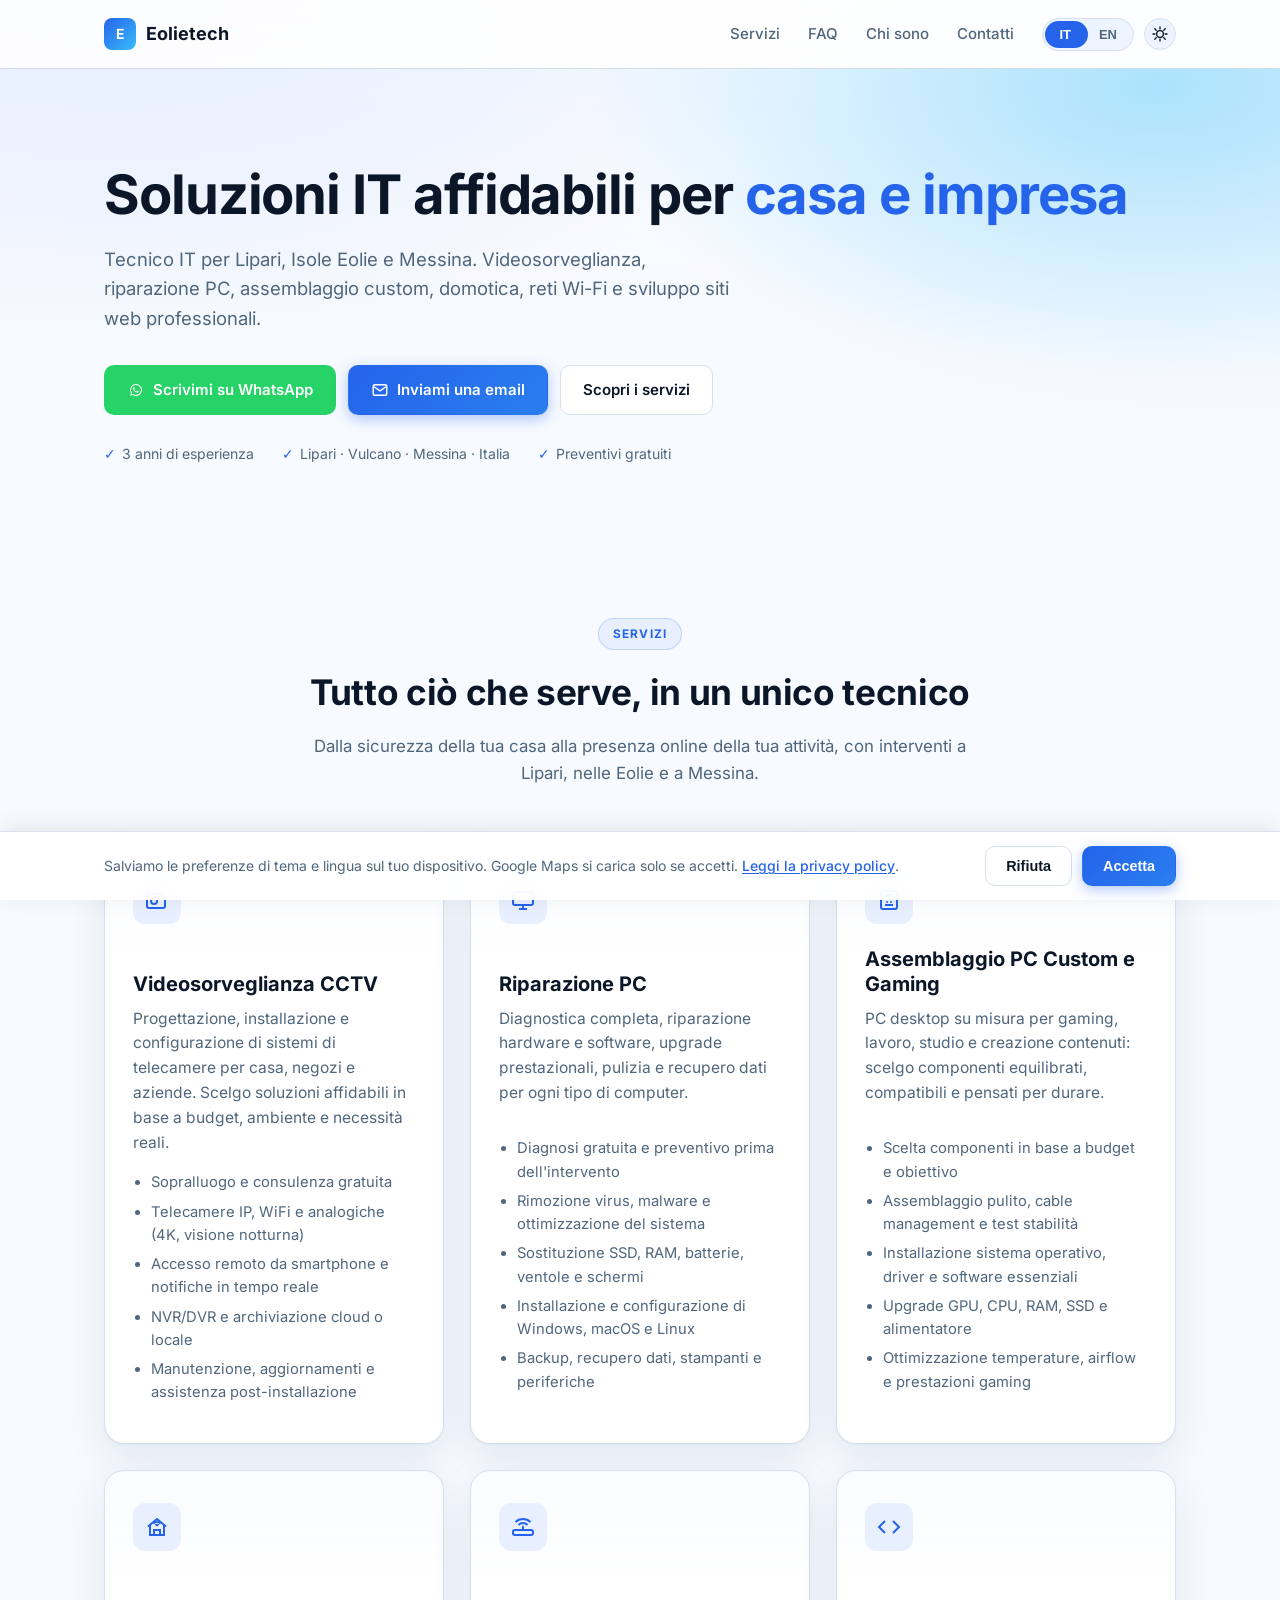
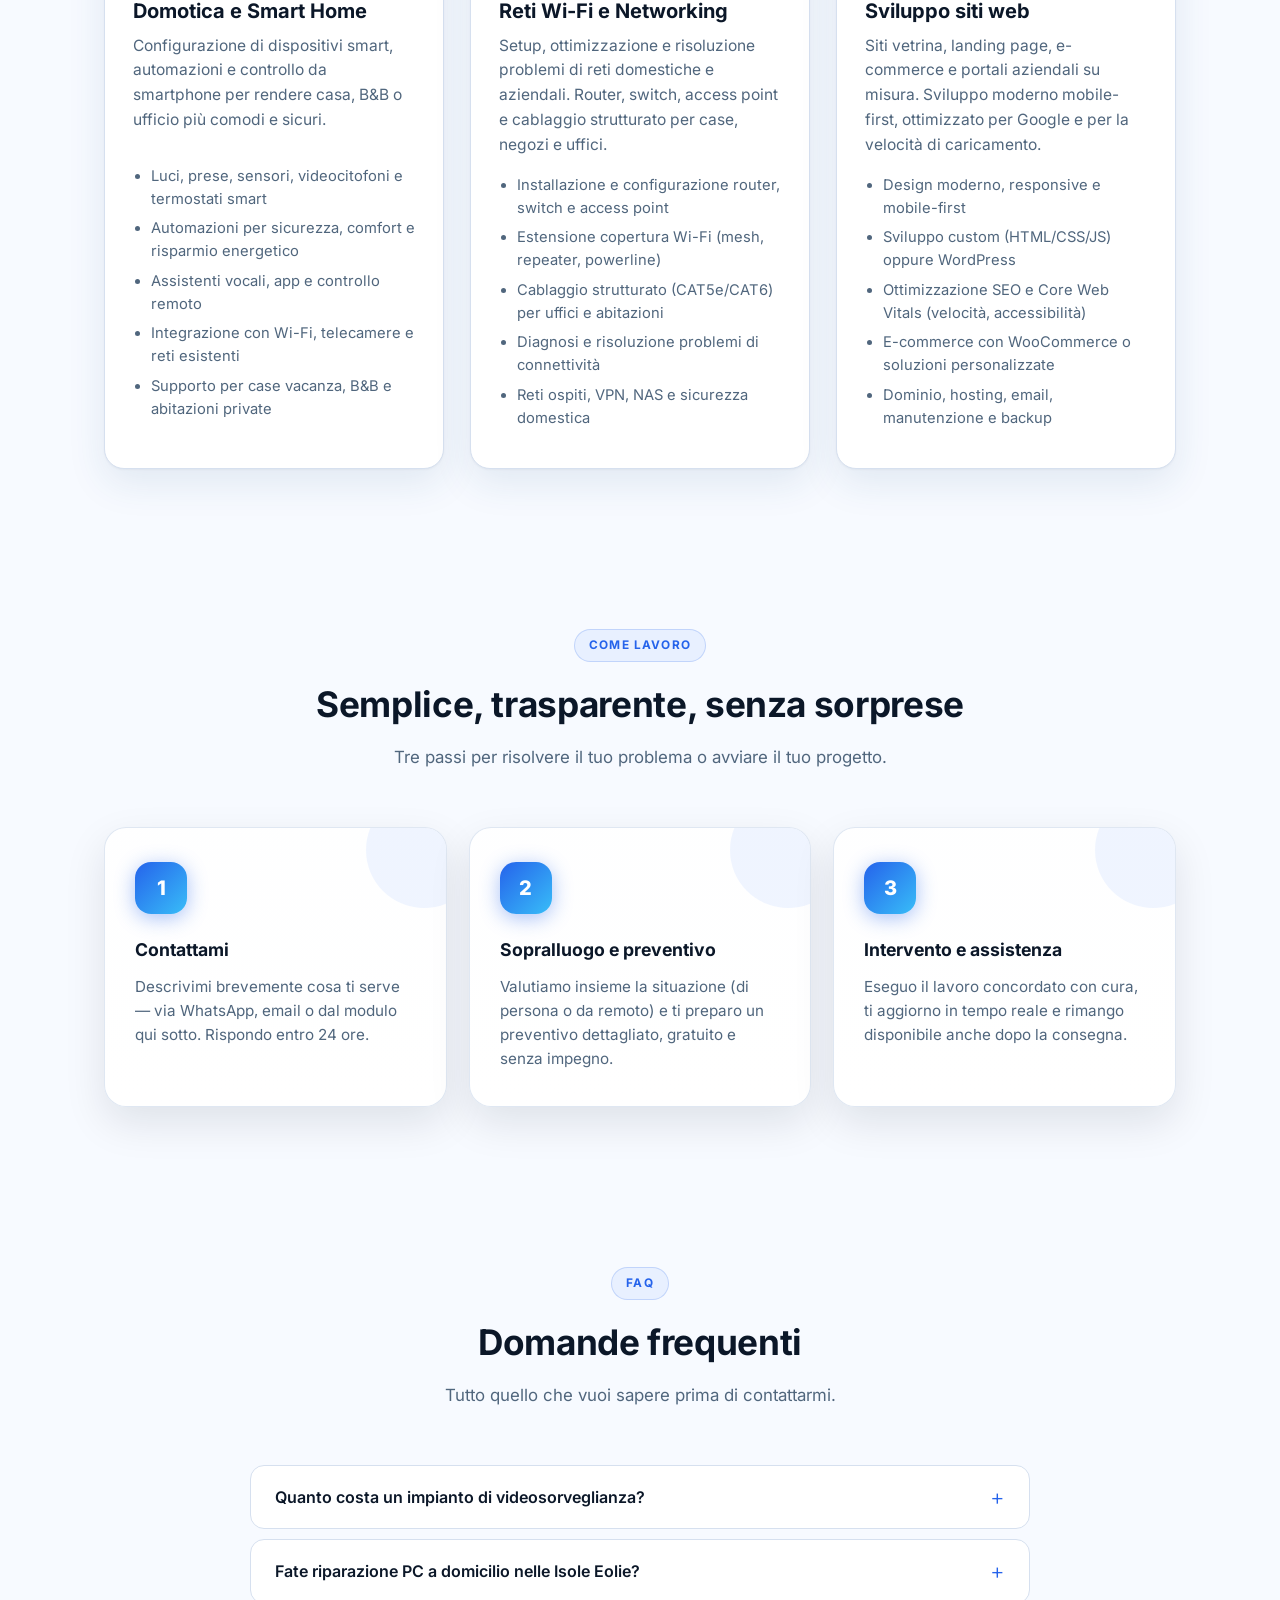
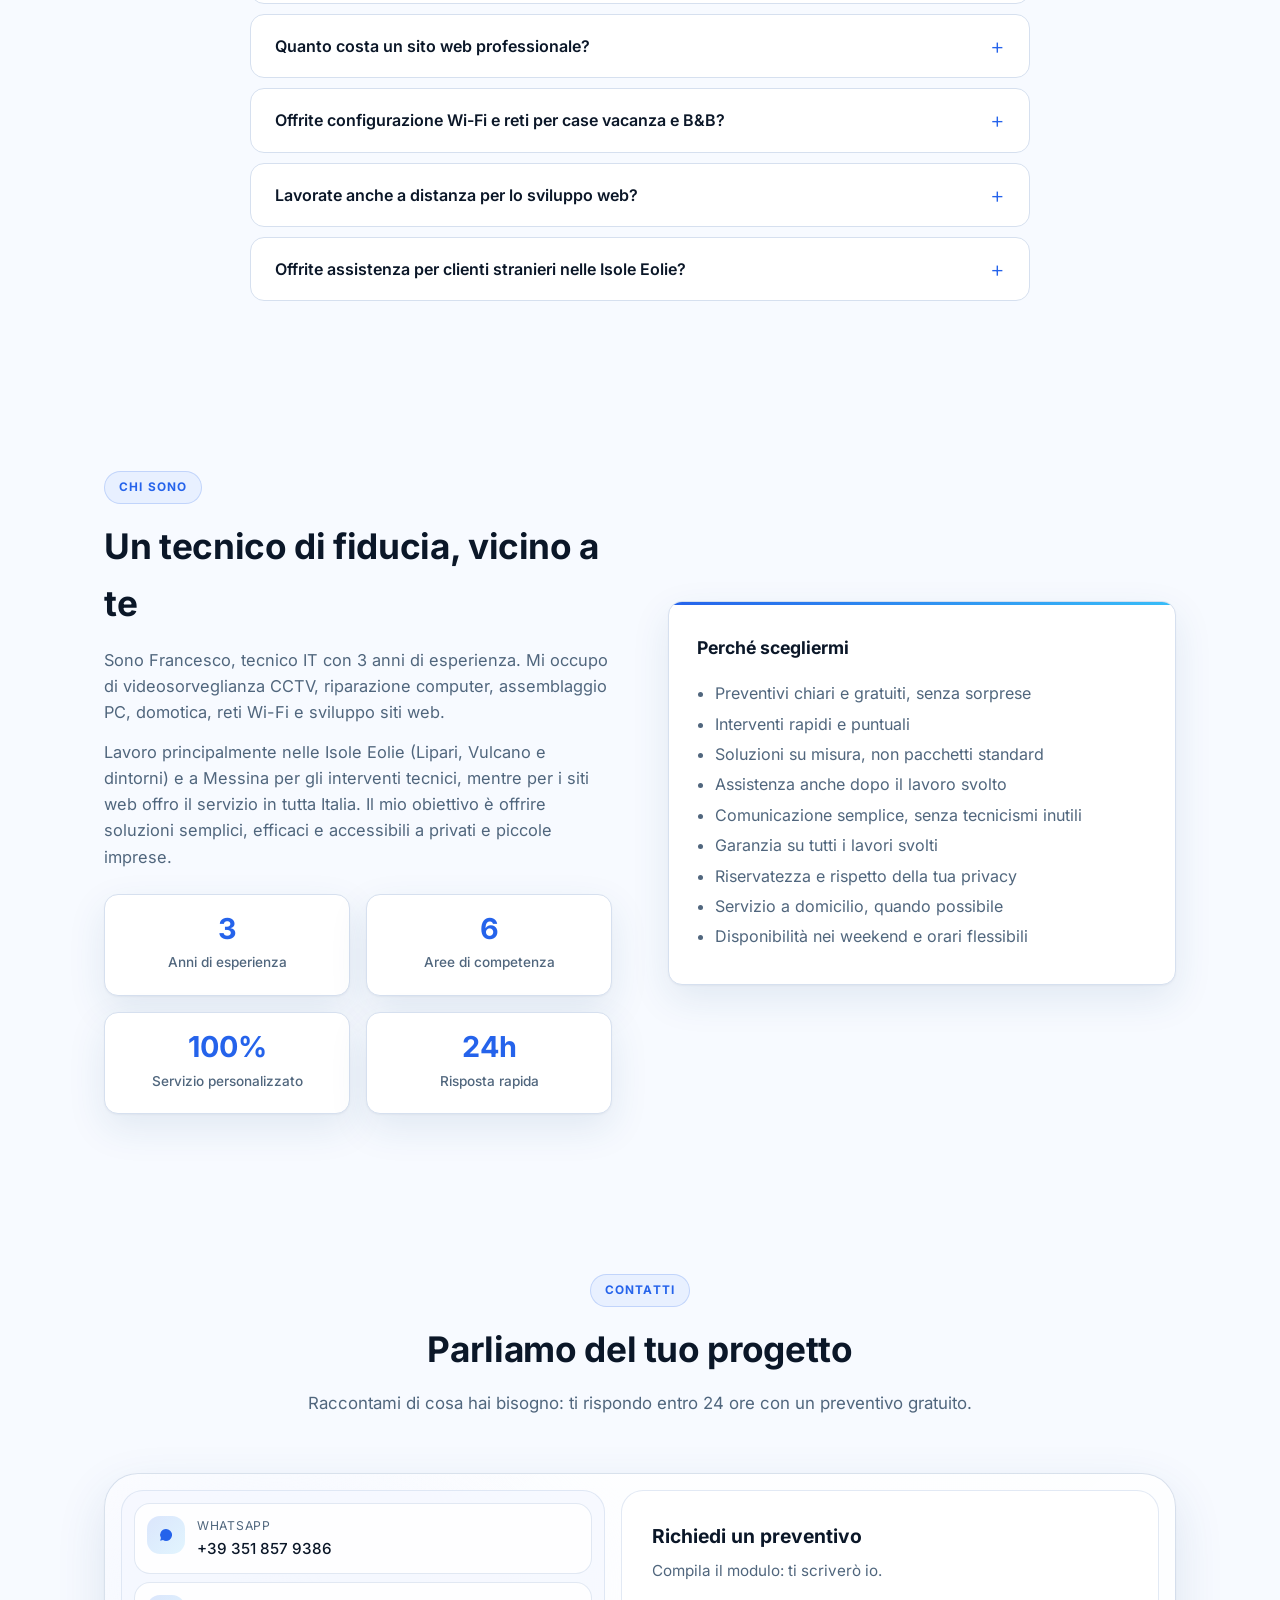
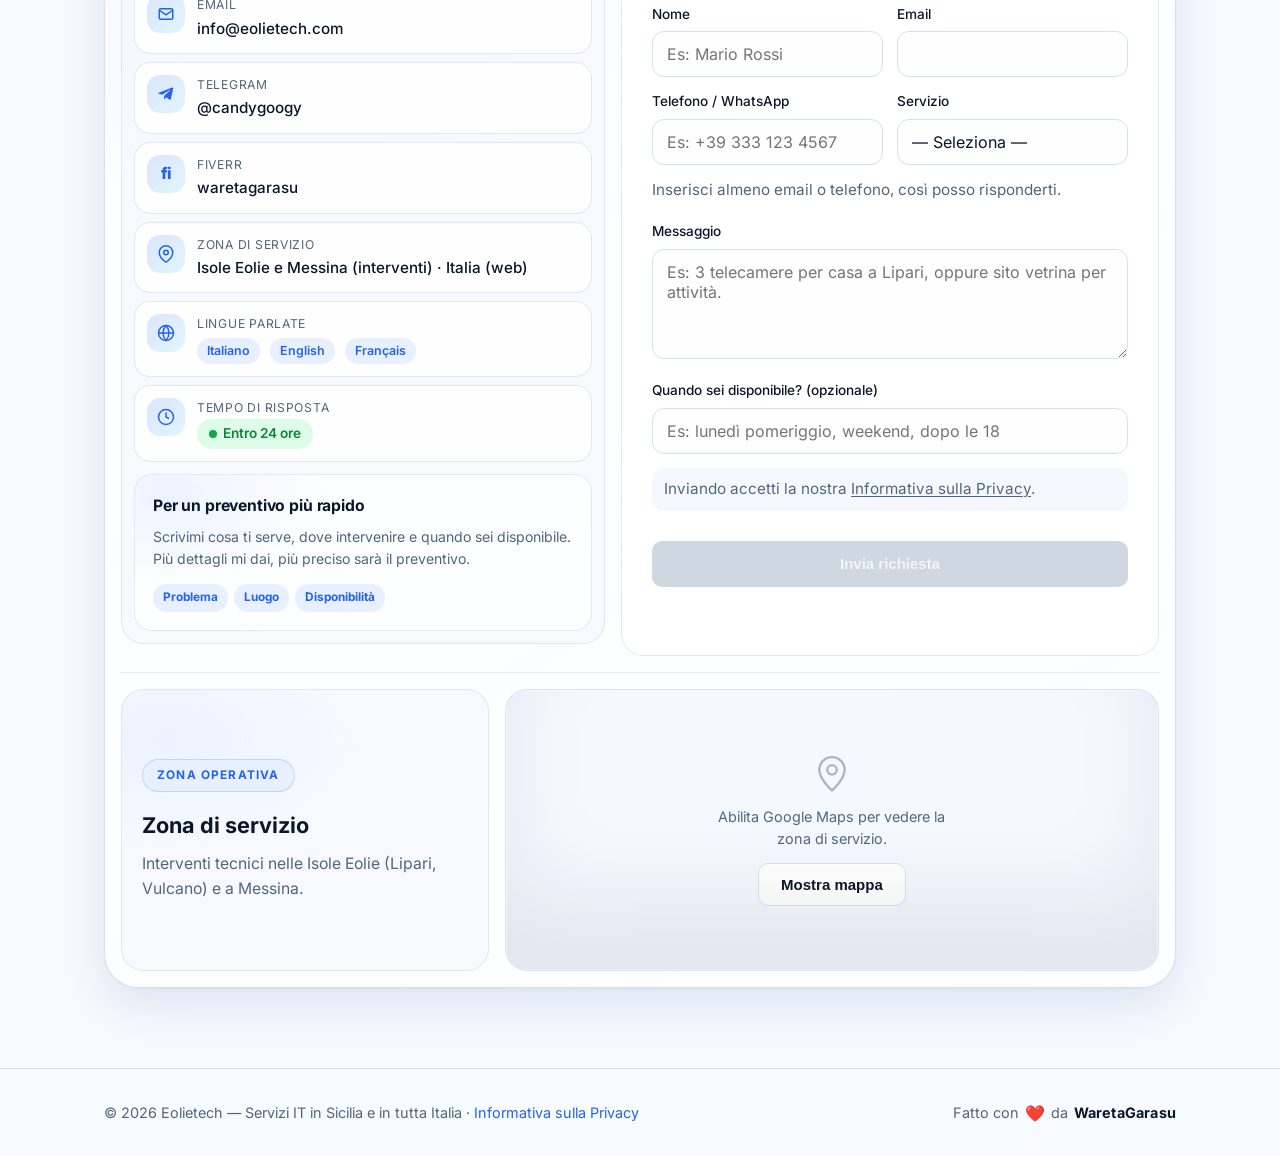
==== commit bc5f8467: "cookie consent with accept/decline, map gating, privacy page improvements, and polish fixes" ====
--- a/index.html
+++ b/index.html
@@ -235,4 +235,4 @@
                         }
                     }
                 ]
-            } </script> <link href="/source/style.min.css" rel="stylesheet"> </head> <body> <noscript> <div class="noscript-banner"> <strong>JavaScript disabilitato.</strong> Alcune funzioni (cambio lingua, menu mobile, modulo di contatto) non sono disponibili. Contattami direttamente su WhatsApp <a href="https://wa.me/393518579386">+39 351 857 9386</a> o via email <a href="mailto:info@eolietech.com">info@eolietech.com</a>. <span class="sep">·</span> <strong>JavaScript is disabled.</strong> Some features (language switcher, mobile menu, contact form) won't work. Reach me on WhatsApp at <a href="https://wa.me/393518579386">+39 351 857 9386</a> or email <a href="mailto:info@eolietech.com">info@eolietech.com</a>. </div> </noscript> <header> <div class="container nav"> <a href="/" class="brand"> <span class="brand-mark">E</span> <span data-i18n="brand.name">Eolietech</span> </a> <nav class="nav-links" id="navLinks"> <div class="nav-drawer-panel"> <p data-i18n="nav.drawerEyebrow" class="nav-drawer-eyebrow">Navigazione</p> <p data-i18n="nav.drawerTitle" class="nav-drawer-title">Scegli una sezione</p> <div class="nav-drawer-list"> <a href="#services" class="nav-drawer-link"> <span class="nav-drawer-link-icon" aria-hidden="true"> <svg viewBox="0 0 24 24" fill="none" stroke="currentColor" stroke-width="2" stroke-linecap="round" stroke-linejoin="round"> <path d="M12 2 2 7l10 5 10-5-10-5Z"></path> <path d="M2 17 12 22l10-5"></path> <path d="M2 12 12 17l10-5"></path> </svg> </span> <span class="nav-drawer-link-label" data-i18n="nav.services">Servizi</span> </a> <a href="#faq" class="nav-drawer-link"> <span class="nav-drawer-link-icon" aria-hidden="true"> <svg viewBox="0 0 24 24" fill="none" stroke="currentColor" stroke-width="2" stroke-linecap="round" stroke-linejoin="round"> <circle cx="12" cy="12" r="10"></circle> <path d="M9.09 9a3 3 0 0 1 5.82 1c0 2-3 3-3 3"></path> <path d="M12 17h.01"></path> </svg> </span> <span class="nav-drawer-link-label" data-i18n="nav.faq">FAQ</span> </a> <a href="#about" class="nav-drawer-link"> <span class="nav-drawer-link-icon" aria-hidden="true"> <svg viewBox="0 0 24 24" fill="none" stroke="currentColor" stroke-width="2" stroke-linecap="round" stroke-linejoin="round"> <path d="M20 21v-2a4 4 0 0 0-4-4H8a4 4 0 0 0-4 4v2"></path> <circle cx="12" cy="7" r="4"></circle> </svg> </span> <span class="nav-drawer-link-label" data-i18n="nav.about">Chi sono</span> </a> <a href="#contact" class="nav-drawer-link"> <span class="nav-drawer-link-icon" aria-hidden="true"> <svg viewBox="0 0 24 24" fill="none" stroke="currentColor" stroke-width="2" stroke-linecap="round" stroke-linejoin="round"> <rect height="14" rx="2" width="18" x="3" y="5"></rect> <path d="m3 7 9 6 9-6"></path> </svg> </span> <span class="nav-drawer-link-label" data-i18n="nav.contact">Contatti</span> </a> </div> </div> <div class="nav-controls"> <div class="lang-toggle" aria-label="Language" role="group"> <button class="active" data-lang="it">IT</button> <button data-lang="en">EN</button> </div> <button class="theme-toggle" aria-label="Attiva tema scuro" id="themeToggle" data-i18n-aria="nav.themeToggle" type="button" aria-pressed="false"> <svg viewBox="0 0 24 24" aria-hidden="true" focusable="false" class="theme-icon sun"> <circle cx="12" cy="12" r="5"></circle> <line x1="12" x2="12" y1="1.5" y2="4.5"></line> <line x1="12" x2="12" y1="19.5" y2="22.5"></line> <line x1="1.5" x2="4.5" y1="12" y2="12"></line> <line x1="19.5" x2="22.5" y1="12" y2="12"></line> <line x1="4.22" x2="6.34" y1="4.22" y2="6.34"></line> <line x1="17.66" x2="19.78" y1="17.66" y2="19.78"></line> <line x1="4.22" x2="6.34" y1="19.78" y2="17.66"></line> <line x1="17.66" x2="19.78" y1="6.34" y2="4.22"></line> </svg> <svg viewBox="0 0 24 24" aria-hidden="true" focusable="false" class="theme-icon moon"> <path d="M21 12.79A9 9 0 1 1 11.21 3a7 7 0 1 0 9.79 9.79z"></path> </svg> </button> </div> </nav> <button class="menu-toggle" aria-controls="navLinks" aria-expanded="false" aria-label="Menu" id="menuToggle"> ☰ </button> </div> </header> <section class="hero"> <div class="container"> <h1> <span data-i18n="hero.title1">Soluzioni IT affidabili per</span> <span class="accent" data-i18n="hero.title2">casa e impresa</span> </h1> <p data-i18n="hero.lead" class="lead"> Tecnico IT per Lipari, Isole Eolie e Messina. Videosorveglianza, riparazione PC, assemblaggio custom, domotica, reti Wi-Fi e sviluppo siti web professionali. </p> <div class="hero-actions"> <a href="https://wa.me/393518579386" class="btn btn-whatsapp" data-role="whatsapp-link" rel="noopener" target="_blank"> <svg viewBox="0 0 24 24" fill="currentColor" aria-hidden="true" focusable="false" height="18" width="18"> <path d="M17.6 6.3A7.85 7.85 0 0 0 12 4a7.94 7.94 0 0 0-6.8 12l-1 3.7 3.8-1A7.94 7.94 0 0 0 12 19.9a7.94 7.94 0 0 0 5.6-13.6Zm-5.6 12.2a6.6 6.6 0 0 1-3.4-.9l-.2-.1-2.2.6.6-2.2-.2-.2A6.62 6.62 0 1 1 12 18.5Zm3.6-4.9c-.2-.1-1.2-.6-1.4-.6-.2-.1-.3-.1-.5.1l-.7.8c-.1.2-.3.2-.5.1a5.4 5.4 0 0 1-2.7-2.4c-.2-.4.2-.4.6-1.2.1-.1 0-.3 0-.4l-.6-1.4c-.1-.4-.3-.3-.4-.3h-.4a.7.7 0 0 0-.5.2 2.2 2.2 0 0 0-.7 1.6 3.8 3.8 0 0 0 .8 2 8.5 8.5 0 0 0 3.3 2.9c.5.2.8.3 1.1.4a2.6 2.6 0 0 0 1.2.1 2 2 0 0 0 1.3-.9 1.6 1.6 0 0 0 .1-.9c0-.1-.2-.2-.4-.2Z"/> </svg> <span data-i18n="hero.cta1">Scrivimi su WhatsApp</span> </a> <a href="mailto:info@eolietech.com" class="btn btn-primary"> <svg viewBox="0 0 24 24" fill="none" stroke="currentColor" stroke-width="2" aria-hidden="true" focusable="false" height="18" width="18"> <rect height="14" rx="2" width="18" x="3" y="5"/> <polyline points="3 7 12 13 21 7"/> </svg> <span data-i18n="hero.cta3">Inviami una email</span> </a> <a href="#services" class="btn btn-secondary" data-i18n="hero.cta2">Scopri i servizi</a> </div> <div class="hero-meta"> <span>✓ <span data-i18n="hero.meta1">3 anni di esperienza</span></span> <span>✓ <span data-i18n="hero.meta2">Lipari · Vulcano · Messina · Italia</span></span> <span>✓ <span data-i18n="hero.meta3">Preventivi gratuiti</span></span> </div> </div> </section> <section id="services"> <div class="container"> <div class="section-head"> <span class="eyebrow" data-i18n="services.eyebrow">Servizi</span> <h2 data-i18n="services.title">Tutto ciò che serve, in un unico tecnico</h2> <p data-i18n="services.subtitle">Dalla sicurezza della tua casa alla presenza online della tua attività, con interventi a Lipari, nelle Eolie e a Messina.</p> </div> <div class="services-grid"> <div class="service-card"> <div class="service-icon"> <svg viewBox="0 0 24 24" fill="none" stroke="currentColor" stroke-width="2" aria-hidden="true" focusable="false"> <path d="M2 6h13l5 5v7a2 2 0 0 1-2 2H4a2 2 0 0 1-2-2V6z"/> <circle cx="9" cy="13" r="3"/> </svg> </div> <h3 data-i18n="services.cctv.title">Videosorveglianza CCTV</h3> <p data-i18n="services.cctv.desc"> Progettazione, installazione e configurazione di sistemi di telecamere per casa, negozi e aziende. Scelgo soluzioni affidabili in base a budget, ambiente e necessità reali. </p> <ul> <li data-i18n="services.cctv.li1">Sopralluogo e consulenza gratuita</li> <li data-i18n="services.cctv.li2">Telecamere IP, WiFi e analogiche (4K, visione notturna)</li> <li data-i18n="services.cctv.li3">Accesso remoto da smartphone e notifiche in tempo reale</li> <li data-i18n="services.cctv.li4">NVR/DVR e archiviazione cloud o locale</li> <li data-i18n="services.cctv.li5">Manutenzione, aggiornamenti e assistenza post-installazione</li> </ul> </div> <div class="service-card"> <div class="service-icon"> <svg viewBox="0 0 24 24" fill="none" stroke="currentColor" stroke-width="2" aria-hidden="true" focusable="false"> <rect height="13" rx="2" width="20" x="2" y="4"/> <path d="M8 21h8M12 17v4"/> </svg> </div> <h3 data-i18n="services.pc.title">Riparazione PC</h3> <p data-i18n="services.pc.desc"> Diagnostica completa, riparazione hardware e software, upgrade prestazionali, pulizia e recupero dati per ogni tipo di computer. </p> <ul> <li data-i18n="services.pc.li1">Diagnosi gratuita e preventivo prima dell'intervento</li> <li data-i18n="services.pc.li2">Rimozione virus, malware e ottimizzazione del sistema</li> <li data-i18n="services.pc.li3">Sostituzione SSD, RAM, batterie, ventole e schermi</li> <li data-i18n="services.pc.li4">Installazione e configurazione di Windows, macOS e Linux</li> <li data-i18n="services.pc.li5">Backup, recupero dati, stampanti e periferiche</li> </ul> </div> <div class="service-card"> <div class="service-icon"> <svg viewBox="0 0 24 24" fill="none" stroke="currentColor" stroke-width="2" aria-hidden="true" focusable="false"> <rect height="18" rx="2" width="16" x="4" y="3"/> <path d="M8 7h8M8 17h8M8 11h2M14 11h2"/> <circle cx="10" cy="14" r="1" fill="currentColor" stroke="none"/> <circle cx="14" cy="14" r="1" fill="currentColor" stroke="none"/> </svg> </div> <h3 data-i18n="services.customPc.title">Assemblaggio PC Custom e Gaming</h3> <p data-i18n="services.customPc.desc"> PC desktop su misura per gaming, lavoro, studio e creazione contenuti: scelgo componenti equilibrati, compatibili e pensati per durare. </p> <ul> <li data-i18n="services.customPc.li1">Scelta componenti in base a budget e obiettivo</li> <li data-i18n="services.customPc.li2">Assemblaggio pulito, cable management e test stabilità</li> <li data-i18n="services.customPc.li3">Installazione sistema operativo, driver e software essenziali</li> <li data-i18n="services.customPc.li4">Upgrade GPU, CPU, RAM, SSD e alimentatore</li> <li data-i18n="services.customPc.li5">Ottimizzazione temperature, airflow e prestazioni gaming</li> </ul> </div> <div class="service-card"> <div class="service-icon"> <svg viewBox="0 0 24 24" fill="none" stroke="currentColor" stroke-width="2" aria-hidden="true" focusable="false"> <path d="M3 11.5 12 4l9 7.5"/> <path d="M5 10v10h14V10"/> <path d="M9 20v-5h6v5"/> <path d="M8.5 8.5a5 5 0 0 1 7 0"/> <path d="M10.5 10.5a2 2 0 0 1 3 0"/> </svg> </div> <h3 data-i18n="services.smartHome.title">Domotica e Smart Home</h3> <p data-i18n="services.smartHome.desc"> Configurazione di dispositivi smart, automazioni e controllo da smartphone per rendere casa, B&B o ufficio più comodi e sicuri. </p> <ul> <li data-i18n="services.smartHome.li1">Luci, prese, sensori, videocitofoni e termostati smart</li> <li data-i18n="services.smartHome.li2">Automazioni per sicurezza, comfort e risparmio energetico</li> <li data-i18n="services.smartHome.li3">Assistenti vocali, app e controllo remoto</li> <li data-i18n="services.smartHome.li4">Integrazione con Wi-Fi, telecamere e reti esistenti</li> <li data-i18n="services.smartHome.li5">Supporto per case vacanza, B&B e abitazioni private</li> </ul> </div> <div class="service-card"> <div class="service-icon"> <svg viewBox="0 0 24 24" fill="none" stroke="currentColor" stroke-width="2" aria-hidden="true" focusable="false"> <rect height="5" rx="2" width="20" x="2" y="15"/> <line x1="12" x2="12" y1="15" y2="12"/> <path d="M7.5 10a6 6 0 0 1 9 0"/> <path d="M4.5 7a11 11 0 0 1 15 0"/> <circle cx="12" cy="11.5" r="1" fill="currentColor" stroke="none"/> </svg> </div> <h3 data-i18n="services.net.title">Reti Wi-Fi e Networking</h3> <p data-i18n="services.net.desc"> Setup, ottimizzazione e risoluzione problemi di reti domestiche e aziendali. Router, switch, access point e cablaggio strutturato per case, negozi e uffici. </p> <ul> <li data-i18n="services.net.li1">Installazione e configurazione router, switch e access point</li> <li data-i18n="services.net.li2">Estensione copertura Wi-Fi (mesh, repeater, powerline)</li> <li data-i18n="services.net.li3">Cablaggio strutturato (CAT5e/CAT6) per uffici e abitazioni</li> <li data-i18n="services.net.li4">Diagnosi e risoluzione problemi di connettività</li> <li data-i18n="services.net.li5">Reti ospiti, VPN, NAS e sicurezza domestica</li> </ul> </div> <div class="service-card"> <div class="service-icon"> <svg viewBox="0 0 24 24" fill="none" stroke="currentColor" stroke-width="2" aria-hidden="true" focusable="false"> <polyline points="16 18 22 12 16 6"/> <polyline points="8 6 2 12 8 18"/> </svg> </div> <h3 data-i18n="services.web.title">Sviluppo siti web</h3> <p data-i18n="services.web.desc"> Siti vetrina, landing page, e-commerce e portali aziendali su misura. Sviluppo moderno mobile-first, ottimizzato per Google e per la velocità di caricamento. </p> <ul> <li data-i18n="services.web.li1">Design moderno, responsive e mobile-first</li> <li data-i18n="services.web.li2">Sviluppo custom (HTML/CSS/JS) oppure WordPress</li> <li data-i18n="services.web.li3">Ottimizzazione SEO e Core Web Vitals (velocità, accessibilità)</li> <li data-i18n="services.web.li4">E-commerce con WooCommerce o soluzioni personalizzate</li> <li data-i18n="services.web.li5">Dominio, hosting, email, manutenzione e backup</li> </ul> </div> </div> </div> </section> <section id="process" class="process"> <div class="container"> <div class="section-head"> <span class="eyebrow" data-i18n="process.eyebrow">Come lavoro</span> <h2 data-i18n="process.title">Semplice, trasparente, senza sorprese</h2> <p data-i18n="process.subtitle">Tre passi per risolvere il tuo problema o avviare il tuo progetto.</p> </div> <div class="process-steps"> <div class="process-step"> <div class="step-number">1</div> <h3 data-i18n="process.step1.title">Contattami</h3> <p data-i18n="process.step1.desc">Descrivimi brevemente cosa ti serve — via WhatsApp, email o dal modulo qui sotto. Rispondo entro 24 ore.</p> </div> <div class="process-step"> <div class="step-number">2</div> <h3 data-i18n="process.step2.title">Sopralluogo e preventivo</h3> <p data-i18n="process.step2.desc">Valutiamo insieme la situazione (di persona o da remoto) e ti preparo un preventivo dettagliato, gratuito e senza impegno.</p> </div> <div class="process-step"> <div class="step-number">3</div> <h3 data-i18n="process.step3.title">Intervento e assistenza</h3> <p data-i18n="process.step3.desc">Eseguo il lavoro concordato con cura, ti aggiorno in tempo reale e rimango disponibile anche dopo la consegna.</p> </div> </div> </div> </section> <section id="faq" class="faq"> <div class="container"> <div class="section-head"> <span class="eyebrow" data-i18n="faq.eyebrow">FAQ</span> <h2 data-i18n="faq.title">Domande frequenti</h2> <p data-i18n="faq.subtitle">Tutto quello che vuoi sapere prima di contattarmi.</p> </div> <div class="faq-list"> <div class="faq-item"> <button class="faq-summary" aria-controls="faq-body-1" aria-expanded="false"> <span data-i18n="faq.q1">Quanto costa un impianto di videosorveglianza?</span> <span class="faq-icon" aria-hidden="true">+</span> </button> <div class="faq-body" aria-hidden="true" id="faq-body-1"> <div class="faq-body-inner"> <p data-i18n="faq.a1">Il costo dipende dal numero di telecamere, dal tipo di installazione e dalle funzioni richieste. Offro un sopralluogo gratuito e un preventivo personalizzato senza impegno prima di iniziare.</p> </div> </div> </div> <div class="faq-item"> <button class="faq-summary" aria-controls="faq-body-2" aria-expanded="false"> <span data-i18n="faq.q2">Fate riparazione PC a domicilio nelle Isole Eolie?</span> <span class="faq-icon" aria-hidden="true">+</span> </button> <div class="faq-body" aria-hidden="true" id="faq-body-2"> <div class="faq-body-inner"> <p data-i18n="faq.a2">Sì, effettuo interventi a domicilio a Lipari, Vulcano e Messina. Per casi di urgenza sono disponibile anche nei weekend.</p> </div> </div> </div> <div class="faq-item"> <button class="faq-summary" aria-controls="faq-body-3" aria-expanded="false"> <span data-i18n="faq.q3">Quanto costa un sito web professionale?</span> <span class="faq-icon" aria-hidden="true">+</span> </button> <div class="faq-body" aria-hidden="true" id="faq-body-3"> <div class="faq-body-inner"> <p data-i18n="faq.a3">Il prezzo dipende da obiettivi, numero di pagine, contenuti, lingue e funzionalità richieste. Ti preparo sempre un preventivo chiaro e gratuito prima di iniziare.</p> </div> </div> </div> <div class="faq-item"> <button class="faq-summary" aria-controls="faq-body-4" aria-expanded="false"> <span data-i18n="faq.q4">Offrite configurazione Wi-Fi e reti per case vacanza e B&B?</span> <span class="faq-icon" aria-hidden="true">+</span> </button> <div class="faq-body" aria-hidden="true" id="faq-body-4"> <div class="faq-body-inner"> <p data-i18n="faq.a4">Assolutamente sì. È una delle richieste più frequenti nelle Isole Eolie, dove molte strutture ricettive hanno bisogno di copertura Wi-Fi affidabile. Gestisco installazione, configurazione rete ospiti, sicurezza e assistenza da remoto.</p> </div> </div> </div> <div class="faq-item"> <button class="faq-summary" aria-controls="faq-body-5" aria-expanded="false"> <span data-i18n="faq.q5">Lavorate anche a distanza per lo sviluppo web?</span> <span class="faq-icon" aria-hidden="true">+</span> </button> <div class="faq-body" aria-hidden="true" id="faq-body-5"> <div class="faq-body-inner"> <p data-i18n="faq.a5">Sì, tutti i progetti web vengono gestiti completamente da remoto. Clienti da tutta Italia possono commissionare un sito senza doversi spostare.</p> </div> </div> </div> <div class="faq-item"> <button class="faq-summary" aria-controls="faq-body-6" aria-expanded="false"> <span data-i18n="faq.q6">Offrite assistenza per clienti stranieri nelle Isole Eolie?</span> <span class="faq-icon" aria-hidden="true">+</span> </button> <div class="faq-body" aria-hidden="true" id="faq-body-6"> <div class="faq-body-inner"> <p data-i18n="faq.a6">Assolutamente sì. Parlo italiano, inglese e francese e lavoro con clienti di ogni nazionalità. Le Isole Eolie attraggono turisti e residenti stranieri e offro assistenza tecnica completa in tutte e tre le lingue.</p> </div> </div> </div> </div> </div> </section> <section id="about" class="about"> <div class="container"> <div class="about-grid"> <div class="about-text"> <span class="eyebrow" data-i18n="about.eyebrow">Chi sono</span> <h2 data-i18n="about.title">Un tecnico di fiducia, vicino a te</h2> <p data-i18n="about.p1"> Sono Francesco, tecnico IT con 3 anni di esperienza. Mi occupo di videosorveglianza CCTV, riparazione computer, assemblaggio PC, domotica, reti Wi-Fi e sviluppo siti web. </p> <p data-i18n="about.p2"> Lavoro principalmente nelle Isole Eolie (Lipari, Vulcano e dintorni) e a Messina per gli interventi tecnici, mentre per i siti web offro il servizio in tutta Italia. Il mio obiettivo è offrire soluzioni semplici, efficaci e accessibili a privati e piccole imprese. </p> <div class="stats"> <div class="stat-card"> <span class="num">3</span> <span class="label" data-i18n="about.stat1">Anni di esperienza</span> </div> <div class="stat-card"> <span class="num">6</span> <span class="label" data-i18n="about.stat2">Aree di competenza</span> </div> <div class="stat-card"> <span class="num">100%</span> <span class="label" data-i18n="about.stat3">Servizio personalizzato</span> </div> <div class="stat-card"> <span class="num">24h</span> <span class="label" data-i18n="about.stat4">Risposta rapida</span> </div> </div> </div> <div> <div class="about-why-card"> <h3 data-i18n="about.why.title">Perché scegliermi</h3> <ul> <li data-i18n="about.why.li1">Preventivi chiari e gratuiti, senza sorprese</li> <li data-i18n="about.why.li2">Interventi rapidi e puntuali</li> <li data-i18n="about.why.li3">Soluzioni su misura, non pacchetti standard</li> <li data-i18n="about.why.li4">Assistenza anche dopo il lavoro svolto</li> <li data-i18n="about.why.li5">Comunicazione semplice, senza tecnicismi inutili</li> <li data-i18n="about.why.li6">Garanzia su tutti i lavori svolti</li> <li data-i18n="about.why.li7">Riservatezza e rispetto della tua privacy</li> <li data-i18n="about.why.li8">Servizio a domicilio, quando possibile</li> <li data-i18n="about.why.li9">Disponibilità nei weekend e orari flessibili</li> </ul> </div> </div> </div> </div> </section> <section id="contact"> <div class="container"> <div class="section-head"> <span class="eyebrow" data-i18n="contact.eyebrow">Contatti</span> <h2 data-i18n="contact.title">Parliamo del tuo progetto</h2> <p data-i18n="contact.subtitle"> Raccontami di cosa hai bisogno: ti rispondo entro 24 ore con un preventivo gratuito. </p> </div> <div class="contact-hub"> <div class="contact-wrapper"> <div class="contact-info"> <ul> <li> <div class="icon"> <svg viewBox="0 0 24 24" fill="currentColor" aria-hidden="true" focusable="false"> <path d="M17.6 6.3A7.85 7.85 0 0 0 12 4a7.94 7.94 0 0 0-6.8 12l-1 3.7 3.8-1A7.94 7.94 0 0 0 12 19.9a7.94 7.94 0 0 0 5.6-13.6Z"/> </svg> </div> <div> <div class="label">WhatsApp</div> <div class="value"> <a href="https://wa.me/393518579386" rel="noopener" target="_blank" data-role="whatsapp-link">+39 351 857 9386</a> </div> </div> </li> <li> <div class="icon"> <svg viewBox="0 0 24 24" fill="none" stroke="currentColor" stroke-width="2" aria-hidden="true" focusable="false"> <rect height="14" rx="2" width="18" x="3" y="5"/> <polyline points="3 7 12 13 21 7"/> </svg> </div> <div> <div class="label">Email</div> <div class="value"> <a href="mailto:info@eolietech.com">info@eolietech.com</a> </div> </div> </li> <li> <div class="icon"> <svg viewBox="0 0 24 24" fill="currentColor" aria-hidden="true" focusable="false"> <path d="M21.7 4.3 18.4 19c-.2.9-.9 1.1-1.6.7l-4.5-3.3-2.2 2.1c-.2.2-.4.4-.9.4l.3-4.7 8.6-7.8c.4-.3-.1-.5-.6-.2L6.9 13 2.4 11.6c-1-.3-1-1 0-1.4L20 3.4c.8-.3 1.5.2 1.7.9Z"/> </svg> </div> <div> <div class="label">Telegram</div> <div class="value"> <a href="https://t.me/candygoogy" rel="noopener" target="_blank">@candygoogy</a> </div> </div> </li> <li> <div class="icon fiverr-icon" aria-hidden="true">fi</div> <div> <div class="label">Fiverr</div> <div class="value"> <a href="https://www.fiverr.com/waretagarasu/" rel="noopener" target="_blank">waretagarasu</a> </div> </div> </li> <li> <div class="icon"> <svg viewBox="0 0 24 24" fill="none" stroke="currentColor" stroke-width="2" aria-hidden="true" focusable="false"> <path d="M21 10c0 7-9 13-9 13s-9-6-9-13a9 9 0 0 1 18 0z"/> <circle cx="12" cy="10" r="3"/> </svg> </div> <div> <div class="label" data-i18n="contact.area.label">Zona di servizio</div> <div class="value" data-i18n="contact.area.value">Isole Eolie e Messina (interventi) · Italia (web)</div> </div> </li> <li> <div class="icon"> <svg viewBox="0 0 24 24" fill="none" stroke="currentColor" stroke-width="2" aria-hidden="true" focusable="false"> <circle cx="12" cy="12" r="10"/> <line x1="2" x2="22" y1="12" y2="12"/> <path d="M12 2a15.3 15.3 0 0 1 4 10 15.3 15.3 0 0 1-4 10 15.3 15.3 0 0 1-4-10 15.3 15.3 0 0 1 4-10z"/> </svg> </div> <div> <div class="label" data-i18n="contact.languages.label">Lingue parlate</div> <div class="value"> <span class="lang-pill">Italiano</span> <span class="lang-pill">English</span> <span class="lang-pill">Français</span> </div> </div> </li> <li> <div class="icon"> <svg viewBox="0 0 24 24" fill="none" stroke="currentColor" stroke-width="2" aria-hidden="true" focusable="false"> <circle cx="12" cy="12" r="10"/> <polyline points="12 6 12 12 16 14"/> </svg> </div> <div> <div class="label" data-i18n="contact.response.label">Tempo di risposta</div> <div class="value"> <span class="response-badge" data-i18n="contact.response.value">Entro 24 ore</span> </div> </div> </li> </ul> <div class="contact-note"> <h4 data-i18n="contact.note.title">Per un preventivo più rapido</h4> <p data-i18n="contact.note.text">Scrivimi cosa ti serve, dove intervenire e quando sei disponibile. Più dettagli mi dai, più preciso sarà il preventivo.</p> <div class="contact-note-tags" aria-label="Informazioni utili" data-i18n-attr="aria-label:contact.note.aria"> <span data-i18n="contact.note.tag1">Problema</span> <span data-i18n="contact.note.tag2">Luogo</span> <span data-i18n="contact.note.tag3">Disponibilità</span> </div> </div> </div> <form class="contact-form" id="contactForm" novalidate> <h3 data-i18n="contact.form.title">Richiedi un preventivo</h3> <p data-i18n="contact.form.subtitle">Compila il modulo: ti scriverò io.</p> <div class="form-grid"> <div class="form-row"> <label data-i18n="contact.form.name" for="name">Nome</label> <input autocomplete="name" enterkeyhint="next" id="name" name="name" data-i18n-attr="placeholder:contact.form.namePlaceholder" autocapitalize="words" required> </div> <div class="form-row"> <label data-i18n="contact.form.email" for="email">Email</label> <input autocomplete="email" enterkeyhint="next" id="email" name="email" aria-describedby="contactMethodHint contactFormFeedback" inputmode="email" type="email"> </div> </div> <div class="form-grid"> <div class="form-row"> <label data-i18n="contact.form.phone" for="phone">Telefono / WhatsApp</label> <input autocomplete="tel" enterkeyhint="next" id="phone" name="phone" data-i18n-attr="placeholder:contact.form.phonePlaceholder" aria-describedby="contactMethodHint contactFormFeedback" inputmode="tel" type="tel"> </div> <div class="form-row"> <label data-i18n="contact.form.service" for="service">Servizio</label> <select id="service" name="service" required> <option data-i18n="contact.form.choose" value="">— Seleziona —</option> <option data-i18n="services.cctv.title" value="cctv">Videosorveglianza CCTV</option> <option data-i18n="services.pc.title" value="pc">Riparazione PC</option> <option data-i18n="services.customPc.title" value="custom-pc">Assemblaggio PC Custom e Gaming</option> <option data-i18n="services.smartHome.title" value="smart-home">Domotica e Smart Home</option> <option data-i18n="services.web.title" value="web">Sviluppo siti web</option> <option data-i18n="services.net.title" value="net">Reti Wi-Fi e Networking</option> <option data-i18n="contact.form.other" value="other">Altro</option> </select> </div> </div> <p data-i18n="contact.form.contactHint" class="form-hint" id="contactMethodHint">Inserisci almeno email o telefono, così posso risponderti.</p> <div class="form-row"> <label data-i18n="contact.form.message" for="message">Messaggio</label> <textarea autocapitalize="sentences" data-i18n-attr="placeholder:contact.form.messagePlaceholder" enterkeyhint="send" id="message" name="message" required></textarea> </div> <div class="form-row"> <label data-i18n="contact.form.availability" for="availability">Quando sei disponibile? (opzionale)</label> <input autocomplete="off" enterkeyhint="next" id="availability" name="availability" data-i18n-attr="placeholder:contact.form.availabilityPlaceholder" autocapitalize="sentences"> </div> <div class="form-footer"> <p class="form-gdpr" data-i18n-html="contact.form.privacy">Inviando accetti la nostra <a href="/privacy">Informativa sulla Privacy</a>.</p> <button class="btn btn-primary form-submit" type="submit" data-i18n="contact.form.send" disabled="disabled"> Invia richiesta </button> </div> <p class="form-feedback" id="contactFormFeedback" aria-live="polite" role="status"></p> </form> </div> <div class="service-area-panel"> <div class="service-area-copy"> <span class="eyebrow" data-i18n="contact.map.eyebrow">Zona operativa</span> <h3 data-i18n="contact.map.title">Zona di servizio</h3> <p data-i18n="contact.map.subtitle"> Interventi tecnici nelle Isole Eolie (Lipari, Vulcano) e a Messina. </p> </div> <div class="service-area-map"> <iframe allowfullscreen height="280" loading="lazy" referrerpolicy="no-referrer-when-downgrade" src="https://maps.google.com/maps?ll=38.44,14.96&z=11&t=m&output=embed" style="border:0" title="Lipari and Vulcano service area map" width="100%"></iframe> </div> </div> </div> </div> </section> <footer> <div class="container footer-content"> <div> © <span id="year"></span> <span data-i18n="brand.name">Eolietech</span> — <span data-i18n="footer.tagline">Servizi IT in Sicilia e in tutta Italia</span> · <a href="/privacy" data-i18n="footer.privacy">Informativa sulla Privacy</a> </div> <div class="footer-signature"> <span data-i18n="footer.built">Fatto con</span> <span class="heart" aria-hidden="true">❤️</span> <span data-i18n="footer.builtBy">da</span> <strong class="signature"> <a href="https://waretagarasu.com" rel="noopener" target="_blank">WaretaGarasu</a> </strong> </div> </div> </footer> <button class="scroll-top" aria-label="Torna su" id="scrollTop" data-i18n-aria="nav.scrollTop" type="button"> <svg viewBox="0 0 24 24" aria-hidden="true" focusable="false"> <polyline points="6 14 12 8 18 14"/> </svg> </button> <script src="/source/script.min.js"></script> </body> </html> +            } </script> <link href="/source/style.min.css" rel="stylesheet"> </head> <body> <noscript> <div class="noscript-banner"> <strong>JavaScript disabilitato.</strong> Alcune funzioni (cambio lingua, menu mobile, modulo di contatto) non sono disponibili. Contattami direttamente su WhatsApp <a href="https://wa.me/393518579386">+39 351 857 9386</a> o via email <a href="mailto:info@eolietech.com">info@eolietech.com</a>. <span class="sep">·</span> <strong>JavaScript is disabled.</strong> Some features (language switcher, mobile menu, contact form) won't work. Reach me on WhatsApp at <a href="https://wa.me/393518579386">+39 351 857 9386</a> or email <a href="mailto:info@eolietech.com">info@eolietech.com</a>. </div> </noscript> <header> <div class="container nav"> <a href="/" class="brand"> <span class="brand-mark">E</span> <span data-i18n="brand.name">Eolietech</span> </a> <nav class="nav-links" id="navLinks"> <div class="nav-drawer-panel"> <p data-i18n="nav.drawerEyebrow" class="nav-drawer-eyebrow">Navigazione</p> <p data-i18n="nav.drawerTitle" class="nav-drawer-title">Scegli una sezione</p> <div class="nav-drawer-list"> <a href="#services" class="nav-drawer-link"> <span class="nav-drawer-link-icon" aria-hidden="true"> <svg viewBox="0 0 24 24" fill="none" stroke="currentColor" stroke-width="2" stroke-linecap="round" stroke-linejoin="round"> <path d="M12 2 2 7l10 5 10-5-10-5Z"></path> <path d="M2 17 12 22l10-5"></path> <path d="M2 12 12 17l10-5"></path> </svg> </span> <span class="nav-drawer-link-label" data-i18n="nav.services">Servizi</span> </a> <a href="#faq" class="nav-drawer-link"> <span class="nav-drawer-link-icon" aria-hidden="true"> <svg viewBox="0 0 24 24" fill="none" stroke="currentColor" stroke-width="2" stroke-linecap="round" stroke-linejoin="round"> <circle cx="12" cy="12" r="10"></circle> <path d="M9.09 9a3 3 0 0 1 5.82 1c0 2-3 3-3 3"></path> <path d="M12 17h.01"></path> </svg> </span> <span class="nav-drawer-link-label" data-i18n="nav.faq">FAQ</span> </a> <a href="#about" class="nav-drawer-link"> <span class="nav-drawer-link-icon" aria-hidden="true"> <svg viewBox="0 0 24 24" fill="none" stroke="currentColor" stroke-width="2" stroke-linecap="round" stroke-linejoin="round"> <path d="M20 21v-2a4 4 0 0 0-4-4H8a4 4 0 0 0-4 4v2"></path> <circle cx="12" cy="7" r="4"></circle> </svg> </span> <span class="nav-drawer-link-label" data-i18n="nav.about">Chi sono</span> </a> <a href="#contact" class="nav-drawer-link"> <span class="nav-drawer-link-icon" aria-hidden="true"> <svg viewBox="0 0 24 24" fill="none" stroke="currentColor" stroke-width="2" stroke-linecap="round" stroke-linejoin="round"> <rect height="14" rx="2" width="18" x="3" y="5"></rect> <path d="m3 7 9 6 9-6"></path> </svg> </span> <span class="nav-drawer-link-label" data-i18n="nav.contact">Contatti</span> </a> </div> </div> <div class="nav-controls"> <div class="lang-toggle" aria-label="Language" role="group"> <button class="active" data-lang="it" aria-label="Italiano">IT</button> <button aria-label="English" data-lang="en">EN</button> </div> <button class="theme-toggle" id="themeToggle" type="button" aria-label="Attiva tema scuro" data-i18n-aria="nav.themeToggle" aria-pressed="false"> <svg viewBox="0 0 24 24" aria-hidden="true" focusable="false" class="theme-icon sun"> <circle cx="12" cy="12" r="5"></circle> <line x1="12" x2="12" y1="1.5" y2="4.5"></line> <line x1="12" x2="12" y1="19.5" y2="22.5"></line> <line x1="1.5" x2="4.5" y1="12" y2="12"></line> <line x1="19.5" x2="22.5" y1="12" y2="12"></line> <line x1="4.22" x2="6.34" y1="4.22" y2="6.34"></line> <line x1="17.66" x2="19.78" y1="17.66" y2="19.78"></line> <line x1="4.22" x2="6.34" y1="19.78" y2="17.66"></line> <line x1="17.66" x2="19.78" y1="6.34" y2="4.22"></line> </svg> <svg viewBox="0 0 24 24" aria-hidden="true" focusable="false" class="theme-icon moon"> <path d="M21 12.79A9 9 0 1 1 11.21 3a7 7 0 1 0 9.79 9.79z"></path> </svg> </button> </div> </nav> <button class="menu-toggle" aria-controls="navLinks" aria-expanded="false" aria-label="Menu" id="menuToggle"> <span class="menu-icon" aria-hidden="true"> <span class="bar bar-1"></span> <span class="bar bar-2"></span> <span class="bar bar-3"></span> </span> </button> </div> </header> <section class="hero"> <div class="container"> <h1> <span data-i18n="hero.title1">Soluzioni IT affidabili per</span> <span class="accent" data-i18n="hero.title2">casa e impresa</span> </h1> <p data-i18n="hero.lead" class="lead"> Tecnico IT per Lipari, Isole Eolie e Messina. Videosorveglianza, riparazione PC, assemblaggio custom, domotica, reti Wi-Fi e sviluppo siti web professionali. </p> <div class="hero-actions"> <a href="https://wa.me/393518579386" class="btn btn-whatsapp" data-role="whatsapp-link" rel="noopener" target="_blank"> <svg viewBox="0 0 24 24" fill="currentColor" aria-hidden="true" focusable="false" height="18" width="18"> <path d="M17.6 6.3A7.85 7.85 0 0 0 12 4a7.94 7.94 0 0 0-6.8 12l-1 3.7 3.8-1A7.94 7.94 0 0 0 12 19.9a7.94 7.94 0 0 0 5.6-13.6Zm-5.6 12.2a6.6 6.6 0 0 1-3.4-.9l-.2-.1-2.2.6.6-2.2-.2-.2A6.62 6.62 0 1 1 12 18.5Zm3.6-4.9c-.2-.1-1.2-.6-1.4-.6-.2-.1-.3-.1-.5.1l-.7.8c-.1.2-.3.2-.5.1a5.4 5.4 0 0 1-2.7-2.4c-.2-.4.2-.4.6-1.2.1-.1 0-.3 0-.4l-.6-1.4c-.1-.4-.3-.3-.4-.3h-.4a.7.7 0 0 0-.5.2 2.2 2.2 0 0 0-.7 1.6 3.8 3.8 0 0 0 .8 2 8.5 8.5 0 0 0 3.3 2.9c.5.2.8.3 1.1.4a2.6 2.6 0 0 0 1.2.1 2 2 0 0 0 1.3-.9 1.6 1.6 0 0 0 .1-.9c0-.1-.2-.2-.4-.2Z"/> </svg> <span data-i18n="hero.cta1">Scrivimi su WhatsApp</span> </a> <a href="mailto:info@eolietech.com" class="btn btn-primary"> <svg viewBox="0 0 24 24" fill="none" stroke="currentColor" stroke-width="2" aria-hidden="true" focusable="false" height="18" width="18"> <rect height="14" rx="2" width="18" x="3" y="5"/> <polyline points="3 7 12 13 21 7"/> </svg> <span data-i18n="hero.cta3">Inviami una email</span> </a> <a href="#services" class="btn btn-secondary" data-i18n="hero.cta2">Scopri i servizi</a> </div> <div class="hero-meta"> <span>✓ <span data-i18n="hero.meta1">3 anni di esperienza</span></span> <span>✓ <span data-i18n="hero.meta2">Lipari · Vulcano · Messina · Italia</span></span> <span>✓ <span data-i18n="hero.meta3">Preventivi gratuiti</span></span> </div> </div> </section> <section id="services"> <div class="container"> <div class="section-head"> <span class="eyebrow" data-i18n="services.eyebrow">Servizi</span> <h2 data-i18n="services.title">Tutto ciò che serve, in un unico tecnico</h2> <p data-i18n="services.subtitle">Dalla sicurezza della tua casa alla presenza online della tua attività, con interventi a Lipari, nelle Eolie e a Messina.</p> </div> <div class="services-grid"> <div class="service-card"> <div class="service-icon"> <svg viewBox="0 0 24 24" fill="none" stroke="currentColor" stroke-width="2" aria-hidden="true" focusable="false"> <path d="M2 6h13l5 5v7a2 2 0 0 1-2 2H4a2 2 0 0 1-2-2V6z"/> <circle cx="9" cy="13" r="3"/> </svg> </div> <h3 data-i18n="services.cctv.title">Videosorveglianza CCTV</h3> <p data-i18n="services.cctv.desc"> Progettazione, installazione e configurazione di sistemi di telecamere per casa, negozi e aziende. Scelgo soluzioni affidabili in base a budget, ambiente e necessità reali. </p> <ul> <li data-i18n="services.cctv.li1">Sopralluogo e consulenza gratuita</li> <li data-i18n="services.cctv.li2">Telecamere IP, WiFi e analogiche (4K, visione notturna)</li> <li data-i18n="services.cctv.li3">Accesso remoto da smartphone e notifiche in tempo reale</li> <li data-i18n="services.cctv.li4">NVR/DVR e archiviazione cloud o locale</li> <li data-i18n="services.cctv.li5">Manutenzione, aggiornamenti e assistenza post-installazione</li> </ul> </div> <div class="service-card"> <div class="service-icon"> <svg viewBox="0 0 24 24" fill="none" stroke="currentColor" stroke-width="2" aria-hidden="true" focusable="false"> <rect height="13" rx="2" width="20" x="2" y="4"/> <path d="M8 21h8M12 17v4"/> </svg> </div> <h3 data-i18n="services.pc.title">Riparazione PC</h3> <p data-i18n="services.pc.desc"> Diagnostica completa, riparazione hardware e software, upgrade prestazionali, pulizia e recupero dati per ogni tipo di computer. </p> <ul> <li data-i18n="services.pc.li1">Diagnosi gratuita e preventivo prima dell'intervento</li> <li data-i18n="services.pc.li2">Rimozione virus, malware e ottimizzazione del sistema</li> <li data-i18n="services.pc.li3">Sostituzione SSD, RAM, batterie, ventole e schermi</li> <li data-i18n="services.pc.li4">Installazione e configurazione di Windows, macOS e Linux</li> <li data-i18n="services.pc.li5">Backup, recupero dati, stampanti e periferiche</li> </ul> </div> <div class="service-card"> <div class="service-icon"> <svg viewBox="0 0 24 24" fill="none" stroke="currentColor" stroke-width="2" aria-hidden="true" focusable="false"> <rect height="18" rx="2" width="16" x="4" y="3"/> <path d="M8 7h8M8 17h8M8 11h2M14 11h2"/> <circle cx="10" cy="14" r="1" fill="currentColor" stroke="none"/> <circle cx="14" cy="14" r="1" fill="currentColor" stroke="none"/> </svg> </div> <h3 data-i18n="services.customPc.title">Assemblaggio PC Custom e Gaming</h3> <p data-i18n="services.customPc.desc"> PC desktop su misura per gaming, lavoro, studio e creazione contenuti: scelgo componenti equilibrati, compatibili e pensati per durare. </p> <ul> <li data-i18n="services.customPc.li1">Scelta componenti in base a budget e obiettivo</li> <li data-i18n="services.customPc.li2">Assemblaggio pulito, cable management e test stabilità</li> <li data-i18n="services.customPc.li3">Installazione sistema operativo, driver e software essenziali</li> <li data-i18n="services.customPc.li4">Upgrade GPU, CPU, RAM, SSD e alimentatore</li> <li data-i18n="services.customPc.li5">Ottimizzazione temperature, airflow e prestazioni gaming</li> </ul> </div> <div class="service-card"> <div class="service-icon"> <svg viewBox="0 0 24 24" fill="none" stroke="currentColor" stroke-width="2" aria-hidden="true" focusable="false"> <path d="M3 11.5 12 4l9 7.5"/> <path d="M5 10v10h14V10"/> <path d="M9 20v-5h6v5"/> <path d="M8.5 8.5a5 5 0 0 1 7 0"/> <path d="M10.5 10.5a2 2 0 0 1 3 0"/> </svg> </div> <h3 data-i18n="services.smartHome.title">Domotica e Smart Home</h3> <p data-i18n="services.smartHome.desc"> Configurazione di dispositivi smart, automazioni e controllo da smartphone per rendere casa, B&B o ufficio più comodi e sicuri. </p> <ul> <li data-i18n="services.smartHome.li1">Luci, prese, sensori, videocitofoni e termostati smart</li> <li data-i18n="services.smartHome.li2">Automazioni per sicurezza, comfort e risparmio energetico</li> <li data-i18n="services.smartHome.li3">Assistenti vocali, app e controllo remoto</li> <li data-i18n="services.smartHome.li4">Integrazione con Wi-Fi, telecamere e reti esistenti</li> <li data-i18n="services.smartHome.li5">Supporto per case vacanza, B&B e abitazioni private</li> </ul> </div> <div class="service-card"> <div class="service-icon"> <svg viewBox="0 0 24 24" fill="none" stroke="currentColor" stroke-width="2" aria-hidden="true" focusable="false"> <rect height="5" rx="2" width="20" x="2" y="15"/> <line x1="12" x2="12" y1="15" y2="12"/> <path d="M7.5 10a6 6 0 0 1 9 0"/> <path d="M4.5 7a11 11 0 0 1 15 0"/> <circle cx="12" cy="11.5" r="1" fill="currentColor" stroke="none"/> </svg> </div> <h3 data-i18n="services.net.title">Reti Wi-Fi e Networking</h3> <p data-i18n="services.net.desc"> Setup, ottimizzazione e risoluzione problemi di reti domestiche e aziendali. Router, switch, access point e cablaggio strutturato per case, negozi e uffici. </p> <ul> <li data-i18n="services.net.li1">Installazione e configurazione router, switch e access point</li> <li data-i18n="services.net.li2">Estensione copertura Wi-Fi (mesh, repeater, powerline)</li> <li data-i18n="services.net.li3">Cablaggio strutturato (CAT5e/CAT6) per uffici e abitazioni</li> <li data-i18n="services.net.li4">Diagnosi e risoluzione problemi di connettività</li> <li data-i18n="services.net.li5">Reti ospiti, VPN, NAS e sicurezza domestica</li> </ul> </div> <div class="service-card"> <div class="service-icon"> <svg viewBox="0 0 24 24" fill="none" stroke="currentColor" stroke-width="2" aria-hidden="true" focusable="false"> <polyline points="16 18 22 12 16 6"/> <polyline points="8 6 2 12 8 18"/> </svg> </div> <h3 data-i18n="services.web.title">Sviluppo siti web</h3> <p data-i18n="services.web.desc"> Siti vetrina, landing page, e-commerce e portali aziendali su misura. Sviluppo moderno mobile-first, ottimizzato per Google e per la velocità di caricamento. </p> <ul> <li data-i18n="services.web.li1">Design moderno, responsive e mobile-first</li> <li data-i18n="services.web.li2">Sviluppo custom (HTML/CSS/JS) oppure WordPress</li> <li data-i18n="services.web.li3">Ottimizzazione SEO e Core Web Vitals (velocità, accessibilità)</li> <li data-i18n="services.web.li4">E-commerce con WooCommerce o soluzioni personalizzate</li> <li data-i18n="services.web.li5">Dominio, hosting, email, manutenzione e backup</li> </ul> </div> </div> </div> </section> <section id="process" class="process"> <div class="container"> <div class="section-head"> <span class="eyebrow" data-i18n="process.eyebrow">Come lavoro</span> <h2 data-i18n="process.title">Semplice, trasparente, senza sorprese</h2> <p data-i18n="process.subtitle">Tre passi per risolvere il tuo problema o avviare il tuo progetto.</p> </div> <div class="process-steps"> <div class="process-step"> <div class="step-number">1</div> <h3 data-i18n="process.step1.title">Contattami</h3> <p data-i18n="process.step1.desc">Descrivimi brevemente cosa ti serve — via WhatsApp, email o dal modulo qui sotto. Rispondo entro 24 ore.</p> </div> <div class="process-step"> <div class="step-number">2</div> <h3 data-i18n="process.step2.title">Sopralluogo e preventivo</h3> <p data-i18n="process.step2.desc">Valutiamo insieme la situazione (di persona o da remoto) e ti preparo un preventivo dettagliato, gratuito e senza impegno.</p> </div> <div class="process-step"> <div class="step-number">3</div> <h3 data-i18n="process.step3.title">Intervento e assistenza</h3> <p data-i18n="process.step3.desc">Eseguo il lavoro concordato con cura, ti aggiorno in tempo reale e rimango disponibile anche dopo la consegna.</p> </div> </div> </div> </section> <section id="faq" class="faq"> <div class="container"> <div class="section-head"> <span class="eyebrow" data-i18n="faq.eyebrow">FAQ</span> <h2 data-i18n="faq.title">Domande frequenti</h2> <p data-i18n="faq.subtitle">Tutto quello che vuoi sapere prima di contattarmi.</p> </div> <div class="faq-list"> <div class="faq-item"> <button class="faq-summary" aria-controls="faq-body-1" aria-expanded="false"> <span data-i18n="faq.q1">Quanto costa un impianto di videosorveglianza?</span> <span class="faq-icon" aria-hidden="true">+</span> </button> <div class="faq-body" id="faq-body-1" aria-hidden="true"> <div class="faq-body-inner"> <p data-i18n="faq.a1">Il costo dipende dal numero di telecamere, dal tipo di installazione e dalle funzioni richieste. Offro un sopralluogo gratuito e un preventivo personalizzato senza impegno prima di iniziare.</p> </div> </div> </div> <div class="faq-item"> <button class="faq-summary" aria-controls="faq-body-2" aria-expanded="false"> <span data-i18n="faq.q2">Fate riparazione PC a domicilio nelle Isole Eolie?</span> <span class="faq-icon" aria-hidden="true">+</span> </button> <div class="faq-body" id="faq-body-2" aria-hidden="true"> <div class="faq-body-inner"> <p data-i18n="faq.a2">Sì, effettuo interventi a domicilio a Lipari, Vulcano e Messina. Per casi di urgenza sono disponibile anche nei weekend.</p> </div> </div> </div> <div class="faq-item"> <button class="faq-summary" aria-controls="faq-body-3" aria-expanded="false"> <span data-i18n="faq.q3">Quanto costa un sito web professionale?</span> <span class="faq-icon" aria-hidden="true">+</span> </button> <div class="faq-body" id="faq-body-3" aria-hidden="true"> <div class="faq-body-inner"> <p data-i18n="faq.a3">Il prezzo dipende da obiettivi, numero di pagine, contenuti, lingue e funzionalità richieste. Ti preparo sempre un preventivo chiaro e gratuito prima di iniziare.</p> </div> </div> </div> <div class="faq-item"> <button class="faq-summary" aria-controls="faq-body-4" aria-expanded="false"> <span data-i18n="faq.q4">Offrite configurazione Wi-Fi e reti per case vacanza e B&B?</span> <span class="faq-icon" aria-hidden="true">+</span> </button> <div class="faq-body" id="faq-body-4" aria-hidden="true"> <div class="faq-body-inner"> <p data-i18n="faq.a4">Assolutamente sì. È una delle richieste più frequenti nelle Isole Eolie, dove molte strutture ricettive hanno bisogno di copertura Wi-Fi affidabile. Gestisco installazione, configurazione rete ospiti, sicurezza e assistenza da remoto.</p> </div> </div> </div> <div class="faq-item"> <button class="faq-summary" aria-controls="faq-body-5" aria-expanded="false"> <span data-i18n="faq.q5">Lavorate anche a distanza per lo sviluppo web?</span> <span class="faq-icon" aria-hidden="true">+</span> </button> <div class="faq-body" id="faq-body-5" aria-hidden="true"> <div class="faq-body-inner"> <p data-i18n="faq.a5">Sì, tutti i progetti web vengono gestiti completamente da remoto. Clienti da tutta Italia possono commissionare un sito senza doversi spostare.</p> </div> </div> </div> <div class="faq-item"> <button class="faq-summary" aria-controls="faq-body-6" aria-expanded="false"> <span data-i18n="faq.q6">Offrite assistenza per clienti stranieri nelle Isole Eolie?</span> <span class="faq-icon" aria-hidden="true">+</span> </button> <div class="faq-body" id="faq-body-6" aria-hidden="true"> <div class="faq-body-inner"> <p data-i18n="faq.a6">Assolutamente sì. Parlo italiano, inglese e francese e lavoro con clienti di ogni nazionalità. Le Isole Eolie attraggono turisti e residenti stranieri e offro assistenza tecnica completa in tutte e tre le lingue.</p> </div> </div> </div> </div> </div> </section> <section id="about" class="about"> <div class="container"> <div class="about-grid"> <div class="about-text"> <span class="eyebrow" data-i18n="about.eyebrow">Chi sono</span> <h2 data-i18n="about.title">Un tecnico di fiducia, vicino a te</h2> <p data-i18n="about.p1"> Sono Francesco, tecnico IT con 3 anni di esperienza. Mi occupo di videosorveglianza CCTV, riparazione computer, assemblaggio PC, domotica, reti Wi-Fi e sviluppo siti web. </p> <p data-i18n="about.p2"> Lavoro principalmente nelle Isole Eolie (Lipari, Vulcano e dintorni) e a Messina per gli interventi tecnici, mentre per i siti web offro il servizio in tutta Italia. Il mio obiettivo è offrire soluzioni semplici, efficaci e accessibili a privati e piccole imprese. </p> <div class="stats"> <div class="stat-card"> <span class="num">3</span> <span class="label" data-i18n="about.stat1">Anni di esperienza</span> </div> <div class="stat-card"> <span class="num">6</span> <span class="label" data-i18n="about.stat2">Aree di competenza</span> </div> <div class="stat-card"> <span class="num">100%</span> <span class="label" data-i18n="about.stat3">Servizio personalizzato</span> </div> <div class="stat-card"> <span class="num">24h</span> <span class="label" data-i18n="about.stat4">Risposta rapida</span> </div> </div> </div> <div> <div class="about-why-card"> <h3 data-i18n="about.why.title">Perché scegliermi</h3> <ul> <li data-i18n="about.why.li1">Preventivi chiari e gratuiti, senza sorprese</li> <li data-i18n="about.why.li2">Interventi rapidi e puntuali</li> <li data-i18n="about.why.li3">Soluzioni su misura, non pacchetti standard</li> <li data-i18n="about.why.li4">Assistenza anche dopo il lavoro svolto</li> <li data-i18n="about.why.li5">Comunicazione semplice, senza tecnicismi inutili</li> <li data-i18n="about.why.li6">Garanzia su tutti i lavori svolti</li> <li data-i18n="about.why.li7">Riservatezza e rispetto della tua privacy</li> <li data-i18n="about.why.li8">Servizio a domicilio, quando possibile</li> <li data-i18n="about.why.li9">Disponibilità nei weekend e orari flessibili</li> </ul> </div> </div> </div> </div> </section> <section id="contact"> <div class="container"> <div class="section-head"> <span class="eyebrow" data-i18n="contact.eyebrow">Contatti</span> <h2 data-i18n="contact.title">Parliamo del tuo progetto</h2> <p data-i18n="contact.subtitle"> Raccontami di cosa hai bisogno: ti rispondo entro 24 ore con un preventivo gratuito. </p> </div> <div class="contact-hub"> <div class="contact-wrapper"> <div class="contact-info"> <ul> <li> <div class="icon"> <svg viewBox="0 0 24 24" fill="currentColor" aria-hidden="true" focusable="false"> <path d="M17.6 6.3A7.85 7.85 0 0 0 12 4a7.94 7.94 0 0 0-6.8 12l-1 3.7 3.8-1A7.94 7.94 0 0 0 12 19.9a7.94 7.94 0 0 0 5.6-13.6Z"/> </svg> </div> <div> <div class="label">WhatsApp</div> <div class="value"> <a href="https://wa.me/393518579386" rel="noopener" target="_blank" data-role="whatsapp-link">+39 351 857 9386</a> </div> </div> </li> <li> <div class="icon"> <svg viewBox="0 0 24 24" fill="none" stroke="currentColor" stroke-width="2" aria-hidden="true" focusable="false"> <rect height="14" rx="2" width="18" x="3" y="5"/> <polyline points="3 7 12 13 21 7"/> </svg> </div> <div> <div class="label">Email</div> <div class="value"> <a href="mailto:info@eolietech.com">info@eolietech.com</a> </div> </div> </li> <li> <div class="icon"> <svg viewBox="0 0 24 24" fill="currentColor" aria-hidden="true" focusable="false"> <path d="M21.7 4.3 18.4 19c-.2.9-.9 1.1-1.6.7l-4.5-3.3-2.2 2.1c-.2.2-.4.4-.9.4l.3-4.7 8.6-7.8c.4-.3-.1-.5-.6-.2L6.9 13 2.4 11.6c-1-.3-1-1 0-1.4L20 3.4c.8-.3 1.5.2 1.7.9Z"/> </svg> </div> <div> <div class="label">Telegram</div> <div class="value"> <a href="https://t.me/candygoogy" rel="noopener" target="_blank">@candygoogy</a> </div> </div> </li> <li> <div class="icon fiverr-icon" aria-hidden="true">fi</div> <div> <div class="label">Fiverr</div> <div class="value"> <a href="https://www.fiverr.com/waretagarasu/" rel="noopener" target="_blank">waretagarasu</a> </div> </div> </li> <li> <div class="icon"> <svg viewBox="0 0 24 24" fill="none" stroke="currentColor" stroke-width="2" aria-hidden="true" focusable="false"> <path d="M21 10c0 7-9 13-9 13s-9-6-9-13a9 9 0 0 1 18 0z"/> <circle cx="12" cy="10" r="3"/> </svg> </div> <div> <div class="label" data-i18n="contact.area.label">Zona di servizio</div> <div class="value" data-i18n="contact.area.value">Isole Eolie e Messina (interventi) · Italia (web)</div> </div> </li> <li> <div class="icon"> <svg viewBox="0 0 24 24" fill="none" stroke="currentColor" stroke-width="2" aria-hidden="true" focusable="false"> <circle cx="12" cy="12" r="10"/> <line x1="2" x2="22" y1="12" y2="12"/> <path d="M12 2a15.3 15.3 0 0 1 4 10 15.3 15.3 0 0 1-4 10 15.3 15.3 0 0 1-4-10 15.3 15.3 0 0 1 4-10z"/> </svg> </div> <div> <div class="label" data-i18n="contact.languages.label">Lingue parlate</div> <div class="value"> <span class="lang-pill">Italiano</span> <span class="lang-pill">English</span> <span class="lang-pill">Français</span> </div> </div> </li> <li> <div class="icon"> <svg viewBox="0 0 24 24" fill="none" stroke="currentColor" stroke-width="2" aria-hidden="true" focusable="false"> <circle cx="12" cy="12" r="10"/> <polyline points="12 6 12 12 16 14"/> </svg> </div> <div> <div class="label" data-i18n="contact.response.label">Tempo di risposta</div> <div class="value"> <span class="response-badge" data-i18n="contact.response.value">Entro 24 ore</span> </div> </div> </li> </ul> <div class="contact-note"> <h4 data-i18n="contact.note.title">Per un preventivo più rapido</h4> <p data-i18n="contact.note.text">Scrivimi cosa ti serve, dove intervenire e quando sei disponibile. Più dettagli mi dai, più preciso sarà il preventivo.</p> <div class="contact-note-tags" aria-label="Informazioni utili" data-i18n-attr="aria-label:contact.note.aria"> <span data-i18n="contact.note.tag1">Problema</span> <span data-i18n="contact.note.tag2">Luogo</span> <span data-i18n="contact.note.tag3">Disponibilità</span> </div> </div> </div> <form class="contact-form" id="contactForm" novalidate> <h3 data-i18n="contact.form.title">Richiedi un preventivo</h3> <p data-i18n="contact.form.subtitle">Compila il modulo: ti scriverò io.</p> <div class="form-grid"> <div class="form-row"> <label data-i18n="contact.form.name" for="name">Nome</label> <input autocomplete="name" enterkeyhint="next" id="name" name="name" data-i18n-attr="placeholder:contact.form.namePlaceholder" autocapitalize="words" required> </div> <div class="form-row"> <label data-i18n="contact.form.email" for="email">Email</label> <input autocomplete="email" enterkeyhint="next" id="email" name="email" aria-describedby="contactMethodHint contactFormFeedback" inputmode="email" type="email"> </div> </div> <div class="form-grid"> <div class="form-row"> <label data-i18n="contact.form.phone" for="phone">Telefono / WhatsApp</label> <input autocomplete="tel" enterkeyhint="next" id="phone" name="phone" data-i18n-attr="placeholder:contact.form.phonePlaceholder" aria-describedby="contactMethodHint contactFormFeedback" inputmode="tel" type="tel"> </div> <div class="form-row"> <label data-i18n="contact.form.service" for="service">Servizio</label> <select id="service" name="service" required> <option data-i18n="contact.form.choose" value="">— Seleziona —</option> <option data-i18n="services.cctv.title" value="cctv">Videosorveglianza CCTV</option> <option data-i18n="services.pc.title" value="pc">Riparazione PC</option> <option data-i18n="services.customPc.title" value="custom-pc">Assemblaggio PC Custom e Gaming</option> <option data-i18n="services.smartHome.title" value="smart-home">Domotica e Smart Home</option> <option data-i18n="services.web.title" value="web">Sviluppo siti web</option> <option data-i18n="services.net.title" value="net">Reti Wi-Fi e Networking</option> <option data-i18n="contact.form.other" value="other">Altro</option> </select> </div> </div> <p data-i18n="contact.form.contactHint" class="form-hint" id="contactMethodHint">Inserisci almeno email o telefono, così posso risponderti.</p> <div class="form-row"> <label data-i18n="contact.form.message" for="message">Messaggio</label> <textarea autocapitalize="sentences" data-i18n-attr="placeholder:contact.form.messagePlaceholder" enterkeyhint="send" id="message" name="message" required></textarea> </div> <div class="form-row"> <label data-i18n="contact.form.availability" for="availability">Quando sei disponibile? (opzionale)</label> <input autocomplete="off" enterkeyhint="next" id="availability" name="availability" data-i18n-attr="placeholder:contact.form.availabilityPlaceholder" autocapitalize="sentences"> </div> <div class="form-footer"> <p class="form-gdpr" data-i18n-html="contact.form.privacy">Inviando accetti la nostra <a href="/privacy">Informativa sulla Privacy</a>.</p> <button class="btn btn-primary form-submit" type="submit" data-i18n="contact.form.send" disabled="disabled"> Invia richiesta </button> </div> <p class="form-feedback" id="contactFormFeedback" aria-live="polite" role="status"></p> </form> </div> <div class="service-area-panel"> <div class="service-area-copy"> <span class="eyebrow" data-i18n="contact.map.eyebrow">Zona operativa</span> <h3 data-i18n="contact.map.title">Zona di servizio</h3> <p data-i18n="contact.map.subtitle"> Interventi tecnici nelle Isole Eolie (Lipari, Vulcano) e a Messina. </p> </div> <div class="service-area-map"> <div class="map-placeholder" id="mapPlaceholder"> <div class="map-placeholder-inner"> <svg viewBox="0 0 24 24" fill="none" stroke="currentColor" stroke-width="1.5" aria-hidden="true" stroke-linecap="round" stroke-linejoin="round"> <path d="M20 10c0 6-8 13-8 13s-8-7-8-13a8 8 0 0 1 16 0Z"></path> <circle cx="12" cy="10" r="3"></circle> </svg> <p data-i18n="cookie.mapPlaceholder" class="map-placeholder-text">Abilita Google Maps per vedere la zona di servizio.</p> <button class="btn btn-secondary map-load-btn" id="mapLoadBtn" type="button" data-i18n="cookie.mapLoad">Mostra mappa</button> </div> </div> <iframe allowfullscreen data-i18n-attr="title:contact.map.iframeTitle" data-src="https://maps.google.com/maps?ll=38.44,14.96&z=11&t=m&output=embed" height="280" id="mapIframe" loading="lazy" referrerpolicy="no-referrer-when-downgrade" style="border:0" title="Mappa della zona di servizio — Lipari e Vulcano" width="100%"></iframe> </div> </div> </div> </div> </section> <footer> <div class="container footer-content"> <div> © <span id="year"></span> <span data-i18n="brand.name">Eolietech</span> — <span data-i18n="footer.tagline">Servizi IT in Sicilia e in tutta Italia</span> · <a href="/privacy" data-i18n="footer.privacy">Informativa sulla Privacy</a> </div> <div class="footer-signature"> <span data-i18n="footer.built">Fatto con</span> <span class="heart" aria-hidden="true">❤️</span> <span data-i18n="footer.builtBy">da</span> <strong class="signature"> <a href="https://waretagarasu.com" rel="noopener" target="_blank">WaretaGarasu</a> </strong> </div> </div> </footer> <button class="scroll-top" id="scrollTop" type="button" aria-label="Torna su" data-i18n-aria="nav.scrollTop"> <svg viewBox="0 0 24 24" aria-hidden="true" focusable="false"> <polyline points="6 14 12 8 18 14"/> </svg> </button> <div class="cookie-banner" id="cookieBanner" aria-label="Avviso sui cookie" data-i18n-aria="cookie.aria" role="region"> <div class="container cookie-banner-inner"> <p class="cookie-banner-text" data-i18n-html="cookie.msg"> Salviamo le preferenze di tema e lingua sul tuo dispositivo. Google Maps si carica solo se accetti. <a href="/privacy">Leggi la privacy policy</a>. </p> <div class="cookie-banner-actions"> <button class="btn btn-secondary cookie-decline-btn" id="cookieDecline" type="button" data-i18n="cookie.decline">Rifiuta</button> <button class="btn btn-primary cookie-accept-btn" id="cookieAccept" type="button" data-i18n="cookie.accept">Accetta</button> </div> </div> </div> <script src="/source/script.min.js"></script> </body> </html> 
--- a/source/style.min.css
+++ b/source/style.min.css
@@ -1 +1 @@
-@font-face{font-family:'Inter';font-style:normal;font-weight:100 900;font-display:swap;src:url('fonts/inter-latin.woff2') format('woff2-variations'),url('fonts/inter-latin.woff2') format('woff2');unicode-range:U+0000-00FF,U+0131,U+0152-0153,U+02BB-02BC,U+02C6,U+02DA,U+02DC,U+0304,U+0308,U+0329,U+2000-206F,U+2074,U+20AC,U+2122,U+2191,U+2193,U+2212,U+2215,U+FEFF,U+FFFD}:root{--bg:#f7faff;--bg-soft:#edf4ff;--surface:#fff;--surface-soft:#f5f8ff;--text:#0b1728;--text-muted:#50667d;--border:#d6e0ef;--accent:#2563eb;--accent-hover:#1d4ed8;--accent-soft:#e8f0ff;--success:#16a34a;--shadow:0 1px 2px rgba(11,23,40,0.04),0 18px 50px rgba(32,74,128,0.12);--shadow-card:0 1px 2px rgba(11,23,40,0.04),0 14px 38px rgba(32,74,128,0.10);--hero-glow-secondary:rgba(125,211,252,0.55);--page-glow-a:rgba(37,99,235,0.11);--page-glow-b:rgba(14,165,233,0.10);--page-glow-c:rgba(255,255,255,0.74);--shell:rgba(255,255,255,0.72);--shell-border:rgba(173,190,213,0.46);--radius:14px;--max-width:1120px}[data-theme="dark"]{--bg:#06101f;--bg-soft:#09172b;--surface:#10213a;--surface-soft:#0b1a31;--text:#e8f1ff;--text-muted:#98abc3;--border:#203854;--accent:#6aa7ff;--accent-hover:#93c5fd;--accent-soft:rgba(106,167,255,0.16);--shadow:0 1px 0 rgba(255,255,255,0.03),0 28px 70px rgba(0,0,0,0.38);--shadow-card:0 0 0 1px rgba(255,255,255,0.035),0 18px 52px rgba(0,0,0,0.32);--hero-glow-secondary:rgba(56,189,248,0.11);--page-glow-a:rgba(37,99,235,0.18);--page-glow-b:rgba(14,165,233,0.12);--page-glow-c:rgba(15,23,42,0.62);--shell:rgba(12,27,50,0.78);--shell-border:rgba(117,154,204,0.18)}*{box-sizing:border-box}html{scroll-behavior:smooth;-webkit-text-size-adjust:100%;text-size-adjust:100%}body{margin:0;font-family:'Inter',-apple-system,BlinkMacSystemFont,'Segoe UI',Roboto,sans-serif;color:var(--text);background:radial-gradient(1200px 620px at 8% -8%,var(--page-glow-a),transparent 64%),radial-gradient(980px 520px at 96% 8%,var(--page-glow-b),transparent 68%),linear-gradient(180deg,var(--page-glow-c) 0,transparent 34%),var(--bg);background-attachment:fixed;line-height:1.6;min-height:100vh;display:flex;flex-direction:column;-webkit-font-smoothing:antialiased;text-rendering:optimizeLegibility;overflow-x:hidden}body.menu-open{overflow:hidden}a,button,.btn,input,select,textarea,.lang-toggle button,.menu-toggle,.service-card{-webkit-tap-highlight-color:transparent;touch-action:manipulation}a{color:var(--accent);text-decoration:none}a:hover{color:var(--accent-hover)}a:focus-visible,.btn:focus-visible{outline:2px solid var(--accent);outline-offset:3px;border-radius:8px}.container{max-width:var(--max-width);margin:0 auto;padding:0 24px;padding-left:max(24px,env(safe-area-inset-left));padding-right:max(24px,env(safe-area-inset-right))}header{position:sticky;top:0;z-index:50;border-bottom:1px solid var(--shell-border);background:transparent}header::before{content:"";position:absolute;inset:0;z-index:0;background:color-mix(in srgb,var(--surface) 86%,transparent);backdrop-filter:blur(18px);-webkit-backdrop-filter:blur(18px);pointer-events:none}.nav{position:relative;z-index:1;display:flex;align-items:center;justify-content:space-between;height:68px;--nav-bar-height:68px}.brand{display:flex;align-items:center;gap:10px;font-weight:700;font-size:18px;color:var(--text)}.brand-mark{width:32px;height:32px;border-radius:8px;background:linear-gradient(135deg,var(--accent),#38bdf8);display:grid;place-items:center;color:#fff;font-weight:700;font-size:14px}.nav-links{display:flex;gap:28px;align-items:center}.nav-controls{display:inline-flex;align-items:center;gap:10px}.nav-links a{color:var(--text-muted);font-size:15px;font-weight:500}.nav-links a:hover{color:var(--text)}@media(min-width:821px){.nav-drawer-panel,.nav-drawer-list{display:contents}.nav-drawer-eyebrow,.nav-drawer-title{display:none}.nav-drawer-link-icon{display:none}}.lang-toggle{position:relative;display:inline-flex;border:1px solid var(--border);border-radius:999px;overflow:clip;background:var(--bg-soft);padding:2px}.lang-toggle::before{content:"";position:absolute;top:2px;left:2px;width:calc(50% - 2px);height:calc(100% - 4px);border-radius:999px;background:var(--accent);transform:translateX(0);transition:transform .24s ease;will-change:transform}.lang-toggle button{position:relative;z-index:1;border:0;background:transparent;padding:6px 14px;font-size:13px;font-weight:600;color:var(--text-muted);cursor:pointer;transition:color .18s ease,transform .18s ease}.lang-toggle button.active{color:#fff;animation:langTogglePop .2s ease}.lang-toggle[data-active-lang="en"]::before{transform:translateX(100%)}.lang-toggle button:not(.active):hover{color:var(--text);transform:translateY(-1px)}.lang-toggle button:focus-visible{outline:2px solid var(--accent);outline-offset:2px;border-radius:999px}@keyframes langTogglePop{0%{transform:scale(1)}50%{transform:scale(1.05)}100%{transform:scale(1)}}.theme-toggle{position:relative;width:32px;height:32px;border-radius:999px;border:1px solid var(--border);background:var(--bg-soft);color:var(--text);display:inline-grid;place-items:center;cursor:pointer;transition:border-color .18s ease,background-color .18s ease,transform .18s ease}.theme-toggle:hover{transform:translateY(-1px);border-color:var(--accent)}.theme-toggle:focus-visible{outline:2px solid var(--accent);outline-offset:2px}.theme-icon{position:absolute;width:16px;height:16px;fill:none;stroke:currentColor;stroke-width:2;stroke-linecap:round;stroke-linejoin:round;transition:transform .24s ease,opacity .24s ease}.theme-icon.moon{opacity:0;transform:rotate(35deg) scale(0.75)}[data-theme="dark"] .theme-icon.sun{opacity:0;transform:rotate(-35deg) scale(0.75)}[data-theme="dark"] .theme-icon.moon{opacity:1;transform:rotate(0) scale(1)}.menu-toggle{display:none;background:0;border:0;font-size:24px;cursor:pointer;color:var(--text)}.menu-toggle:focus-visible{outline:2px solid var(--accent);outline-offset:2px;border-radius:10px}.scroll-top{position:fixed;right:20px;bottom:max(20px,env(safe-area-inset-bottom)+10px);width:44px;height:44px;border-radius:50%;border:0;background:linear-gradient(135deg,var(--accent),#38bdf8);color:#fff;display:grid;place-items:center;cursor:pointer;box-shadow:0 8px 20px rgba(37,99,235,0.35);opacity:0;transform:translateY(12px);pointer-events:none;transition:opacity .2s ease,transform .2s ease,background .2s ease;z-index:45}.scroll-top.visible{opacity:1;transform:translateY(0);pointer-events:auto}body.menu-open .scroll-top{opacity:0;transform:translateY(12px);pointer-events:none}.scroll-top:hover{background:linear-gradient(135deg,var(--accent-hover),#0ea5e9)}.scroll-top:focus-visible{outline:2px solid var(--accent);outline-offset:3px}.scroll-top svg{width:20px;height:20px;stroke:#fff;stroke-width:2.5;fill:none;stroke-linecap:round;stroke-linejoin:round}.hero{padding:96px 0 72px;background:radial-gradient(1200px 560px at 10% -16%,color-mix(in srgb,var(--accent-soft) 78%,transparent),transparent 64%),radial-gradient(820px 420px at 90% 4%,var(--hero-glow-secondary),transparent 68%)}.hero h1{font-size:clamp(2rem,4.5vw,3.4rem);line-height:1.1;margin:0 0 20px;letter-spacing:-.02em}.hero h1 .accent{color:var(--accent)}.hero p.lead{font-size:1.15rem;color:var(--text-muted);max-width:640px;margin:0 0 32px}.hero-actions{display:flex;gap:12px;flex-wrap:wrap}.btn{display:inline-flex;align-items:center;gap:8px;padding:12px 22px;border-radius:10px;font-weight:600;font-size:15px;cursor:pointer;transition:all .15s ease;border:1px solid transparent}.btn-primary{background:linear-gradient(135deg,var(--accent),color-mix(in srgb,var(--accent) 70%,#38bdf8));color:#fff;box-shadow:0 4px 14px color-mix(in srgb,var(--accent) 35%,transparent)}.btn-primary:hover{background:linear-gradient(135deg,var(--accent-hover),color-mix(in srgb,var(--accent-hover) 70%,#38bdf8));color:#fff;box-shadow:0 6px 20px color-mix(in srgb,var(--accent) 45%,transparent);transform:translateY(-1px)}.btn-secondary{background:var(--surface);color:var(--text);border-color:var(--border)}.btn-secondary:hover{border-color:var(--text-muted)}.btn-whatsapp{background:#25d366;color:#fff}.btn-whatsapp:hover{background:#1ebe57;color:#fff}.btn:active{transform:scale(0.97)}.btn:disabled,.btn[aria-disabled="true"]{cursor:not-allowed;opacity:.55;transform:none;box-shadow:none}.btn-primary:disabled,.btn-primary[aria-disabled="true"]{background:color-mix(in srgb,var(--text-muted) 34%,var(--border));color:color-mix(in srgb,var(--surface) 88%,var(--text-muted))}.lang-toggle button:active{opacity:.85}.hero-meta{margin-top:28px;display:flex;gap:28px;flex-wrap:wrap;color:var(--text-muted);font-size:14px}.hero-meta span{display:inline-flex;align-items:center;gap:6px}section{padding:80px 0;background:transparent}.section-head{text-align:center;max-width:680px;margin:0 auto 56px}.eyebrow{display:inline-block;font-size:.74rem;font-weight:700;text-transform:uppercase;letter-spacing:.10em;color:var(--accent);background:var(--accent-soft);padding:6px 14px;border-radius:999px;margin-bottom:14px;border:1px solid color-mix(in srgb,var(--accent) 20%,transparent)}.section-head h2{font-size:clamp(1.6rem,3vw,2.2rem);margin:0 0 12px;letter-spacing:-.01em}.section-head p{color:var(--text-muted);margin:0;font-size:1.05rem}#services{background:transparent}.services-grid{display:grid;grid-template-columns:repeat(3,minmax(0,1fr));gap:26px;align-items:stretch}.service-card{position:relative;display:flex;flex-direction:column;background:linear-gradient(180deg,color-mix(in srgb,var(--accent-soft) 22%,transparent),transparent 120px),var(--surface);border:1px solid var(--border);border-radius:20px;padding:32px 28px;min-height:430px;transition:all .2s ease;box-shadow:var(--shadow-card);overflow:hidden}.service-card:hover{transform:translateY(-4px);box-shadow:var(--shadow);border-color:var(--accent)}.service-card::before{content:"";position:absolute;top:0;left:0;right:0;height:3px;background:linear-gradient(90deg,var(--accent),#38bdf8);border-radius:20px 20px 0 0;opacity:0;transition:opacity .2s ease}.service-card:hover::before{opacity:1}.service-icon{width:48px;height:48px;border-radius:12px;background:var(--accent-soft);color:var(--accent);display:grid;place-items:center;margin-bottom:20px;transition:background .2s ease,color .2s ease}.service-icon svg{width:24px;height:24px}.service-card:hover .service-icon{background:var(--accent);color:#fff}.service-card h3{font-size:1.25rem;margin:0 0 10px;min-height:2.65em;line-height:1.25;display:flex;align-items:flex-end}.service-card p{color:var(--text-muted);margin:0 0 16px;font-size:.97rem;min-height:7.4em}.service-card ul{margin:0;padding-left:18px;color:var(--text-muted);font-size:.92rem;line-height:1.58}.service-card ul li{margin-bottom:6px}.about{background:transparent}.about-grid{display:grid;grid-template-columns:1fr 1fr;gap:56px;align-items:center}.about-text h2{font-size:clamp(1.6rem,3vw,2.2rem);margin:0 0 16px;letter-spacing:-.01em}.about-text p{color:var(--text-muted);margin:0 0 14px;font-size:1.02rem}.stats{display:grid;grid-template-columns:repeat(2,1fr);gap:16px;margin-top:24px}.stat-card{background:var(--surface);border:1px solid var(--border);border-radius:var(--radius);padding:20px;text-align:center;box-shadow:var(--shadow-card)}.stat-card .num{font-size:1.8rem;font-weight:700;color:var(--accent);display:block;line-height:1;margin-bottom:6px}.stat-card .label{font-size:.85rem;color:var(--text-muted);font-weight:500}.about-why-card{background:var(--surface);border:1px solid var(--border);border-radius:var(--radius);padding:32px 28px;transition:all .2s ease;box-shadow:var(--shadow-card)}.about-why-card ul{padding-left:18px;color:var(--text-muted);line-height:1.9;margin:0}#contact{position:relative;background:transparent;overflow:hidden}.contact-hub{position:relative;padding:16px;border:1px solid var(--shell-border);border-radius:34px;background:radial-gradient(520px 320px at 16% 10%,color-mix(in srgb,var(--accent-soft) 62%,transparent),transparent 72%),linear-gradient(145deg,color-mix(in srgb,var(--shell) 94%,var(--surface)),color-mix(in srgb,var(--surface) 72%,transparent));box-shadow:var(--shadow);overflow:hidden}.contact-hub::before{content:"";position:absolute;inset:0;border-radius:inherit;background:linear-gradient(180deg,rgba(255,255,255,0.26),transparent 38%);pointer-events:none}.contact-wrapper{position:relative;z-index:1;display:grid;grid-template-columns:minmax(0,.9fr) minmax(360px,1fr);align-items:start;gap:16px}.contact-info{position:relative;z-index:1;align-self:start;padding:12px;border-radius:22px;border:1px solid color-mix(in srgb,var(--border) 70%,transparent);background:color-mix(in srgb,var(--surface-soft) 76%,transparent)}.contact-info ul{list-style:none;padding:0;margin:0;display:grid;gap:8px}.contact-info li{display:flex;gap:12px;align-items:flex-start;padding:12px;border:1px solid color-mix(in srgb,var(--border) 72%,transparent);border-radius:16px;background:color-mix(in srgb,var(--surface) 84%,transparent)}.contact-info .icon{width:38px;height:38px;border-radius:13px;background:linear-gradient(135deg,color-mix(in srgb,var(--accent) 16%,transparent),color-mix(in srgb,#38bdf8 14%,transparent));color:var(--accent);display:grid;place-items:center;flex-shrink:0}.contact-info .icon svg{width:18px;height:18px}.contact-info .fiverr-icon{font-weight:800;font-size:1rem;letter-spacing:-.08em;text-transform:lowercase}.contact-info .label{font-size:.76rem;color:var(--text-muted);text-transform:uppercase;letter-spacing:.06em;margin-bottom:2px}.contact-info .value{font-size:.95rem;color:var(--text);font-weight:500}.contact-info .value a{color:var(--text)}.contact-info .value a:hover{color:var(--accent)}.contact-info .value a:focus-visible,.form-gdpr a:focus-visible{color:var(--accent);outline:2px solid var(--accent);outline-offset:3px;border-radius:6px}.contact-note{margin-top:12px;padding:18px;border:1px solid color-mix(in srgb,var(--border) 68%,transparent);border-radius:18px;background:radial-gradient(220px 130px at 8% 12%,color-mix(in srgb,var(--accent-soft) 82%,transparent),transparent 72%),color-mix(in srgb,var(--surface) 76%,transparent)}.contact-note h4{margin:0 0 8px;font-size:.98rem;letter-spacing:-.01em}.contact-note p{margin:0;color:var(--text-muted);font-size:.88rem;line-height:1.55}.contact-note-tags{display:flex;flex-wrap:wrap;gap:6px;margin-top:14px}.contact-note-tags span{display:inline-flex;align-items:center;min-height:28px;padding:4px 10px;border-radius:999px;background:var(--accent-soft);color:var(--accent);font-size:.74rem;font-weight:700}.lang-pill{display:inline-block;background:var(--accent-soft);color:var(--accent);font-size:.78rem;font-weight:600;padding:3px 10px;border-radius:999px;margin-right:6px;margin-top:2px}.response-badge{display:inline-flex;align-items:center;gap:6px;background:#dcfce7;color:#15803d;font-size:.85rem;font-weight:600;padding:4px 12px;border-radius:999px}.response-badge::before{content:"";width:8px;height:8px;border-radius:50%;background:#16a34a;display:inline-block;box-shadow:0 0 0 0 rgba(22,163,74,0.6);animation:pulse 2s infinite}@keyframes pulse{0%{box-shadow:0 0 0 0 rgba(22,163,74,0.6)}70%{box-shadow:0 0 0 8px rgba(22,163,74,0)}100%{box-shadow:0 0 0 0 rgba(22,163,74,0)}}.contact-form{position:relative;z-index:1;background:color-mix(in srgb,var(--surface) 92%,transparent);border:1px solid color-mix(in srgb,var(--border) 70%,transparent);border-radius:22px;padding:30px;box-shadow:none}.contact-form h3{margin:0 0 8px;font-size:1.2rem}.contact-form p{color:var(--text-muted);margin:0 0 20px;font-size:.95rem}.form-row{margin-bottom:14px}.form-grid{display:grid;grid-template-columns:repeat(2,minmax(0,1fr));gap:14px}.form-row label{display:block;font-size:.85rem;font-weight:500;color:var(--text);margin-bottom:6px}.form-row input,.form-row textarea,.form-row select{width:100%;padding:12px 14px;border:1px solid var(--border);border-radius:12px;font-family:inherit;font-size:16px;background:color-mix(in srgb,var(--surface) 92%,var(--bg-soft));color:var(--text);transition:border-color .15s ease;-webkit-appearance:none;appearance:none;min-height:44px}.form-row input:focus,.form-row textarea:focus,.form-row select:focus{outline:0;border-color:var(--accent);box-shadow:0 0 0 3px var(--accent-soft)}.form-row input[aria-invalid="true"],.form-row textarea[aria-invalid="true"],.form-row select[aria-invalid="true"]{border-color:#dc2626;box-shadow:0 0 0 3px color-mix(in srgb,#dc2626 16%,transparent)}.form-row textarea{min-height:110px;resize:vertical}.form-hint{margin:-4px 2px 14px;color:var(--text-muted);font-size:.82rem;line-height:1.45}.form-submit{width:100%;justify-content:center;min-height:46px}.form-feedback{margin:10px 2px 0;min-height:1.2em;font-size:.9rem;color:var(--text-muted)}.service-area-panel{position:relative;z-index:1;display:grid;grid-template-columns:minmax(260px,.72fr) minmax(0,1.28fr);gap:16px;margin-top:16px;padding-top:16px;border-top:1px solid color-mix(in srgb,var(--border) 62%,transparent)}.service-area-copy{display:flex;flex-direction:column;justify-content:center;padding:20px;border-radius:22px;border:1px solid color-mix(in srgb,var(--border) 70%,transparent);background:radial-gradient(280px 160px at 12% 18%,color-mix(in srgb,var(--accent-soft) 76%,transparent),transparent 70%),color-mix(in srgb,var(--surface-soft) 76%,transparent)}.service-area-copy .eyebrow{width:fit-content;margin-bottom:16px}.service-area-copy h3{margin:0 0 8px;font-size:1.35rem}.service-area-copy p{margin:0;color:var(--text-muted);font-size:.98rem}.service-area-map{position:relative;min-height:280px;border-radius:22px;overflow:hidden;border:1px solid color-mix(in srgb,var(--border) 80%,transparent);background:var(--surface-soft)}.service-area-map::after{content:"";position:absolute;inset:0;pointer-events:none;box-shadow:inset 0 0 0 1px rgba(255,255,255,0.36),inset 0 -70px 90px rgba(11,23,40,0.08)}.service-area-map iframe{display:block;width:100%;height:100%;min-height:280px;filter:saturate(.92) contrast(1.04)}.notfound{padding:96px 0 96px;text-align:center;background:radial-gradient(1200px 500px at 50% -10%,var(--accent-soft),transparent 60%)}.notfound .code{font-size:clamp(5rem,18vw,10rem);font-weight:800;line-height:1;letter-spacing:-.04em;background:linear-gradient(135deg,var(--accent),#38bdf8);-webkit-background-clip:text;background-clip:text;-webkit-text-fill-color:transparent;margin:0 0 8px}.notfound h1{font-size:clamp(1.6rem,3.5vw,2.4rem);margin:0 0 14px;letter-spacing:-.01em}.notfound p.lead{color:var(--text-muted);font-size:1.1rem;max-width:560px;margin:0 auto 32px}.notfound .hero-actions{justify-content:center}footer{margin-top:auto;border-top:1px solid var(--shell-border);padding:32px 0;background:transparent}.footer-content{display:flex;justify-content:space-between;align-items:center;flex-wrap:wrap;gap:16px;color:var(--text-muted);font-size:.9rem}.footer-signature{display:inline-flex;align-items:center;gap:6px}.footer-signature .heart{color:#e11d48;font-size:1rem;line-height:1}.signature{font-weight:700;color:var(--text);letter-spacing:.2px;line-height:1}.signature a{color:inherit;text-decoration:none;transition:color .15s ease}.signature a:hover,.signature a:focus-visible{color:var(--accent)}.signature a:focus-visible{outline:2px solid var(--accent);outline-offset:2px;border-radius:2px}@media(max-width:1000px){.services-grid{grid-template-columns:repeat(2,minmax(0,1fr))}}@media(max-width:820px){.nav-links{display:flex;flex-direction:column;justify-content:space-between;position:fixed;top:calc(var(--nav-bar-height) + 1px);left:0;right:0;bottom:0;padding:max(16px,env(safe-area-inset-top,0)) max(24px,env(safe-area-inset-right,0)) max(28px,env(safe-area-inset-bottom,0)+16px) max(24px,env(safe-area-inset-left,0));gap:0;background:radial-gradient(120% 75% at 50% -18%,color-mix(in srgb,var(--accent) 24%,transparent),transparent 55%),radial-gradient(85% 50% at 100% 40%,color-mix(in srgb,#38bdf8 12%,transparent),transparent 58%),color-mix(in srgb,var(--surface) 80%,transparent);backdrop-filter:blur(26px) saturate(1.2);-webkit-backdrop-filter:blur(26px) saturate(1.2);box-shadow:inset 0 1px 0 color-mix(in srgb,#fff 10%,transparent);overflow-y:auto;overscroll-behavior:contain;z-index:200;opacity:0;transform:translateY(-8px);visibility:hidden;pointer-events:none;transition:opacity .24s ease,transform .24s ease,visibility 0s linear .24s}.nav-links.open{opacity:1;transform:translateY(0);visibility:visible;pointer-events:auto;transition:opacity .24s ease,transform .24s ease,visibility 0s linear 0s}.nav-drawer-panel{flex:1;display:flex;flex-direction:column;justify-content:center;align-items:stretch;min-height:0;padding-block:8px 4px}.nav-drawer-eyebrow{margin:0 0 8px;font-size:11px;font-weight:600;letter-spacing:.2em;text-transform:uppercase;color:var(--accent);text-align:center}.nav-drawer-title{margin:0 0 24px;font-size:clamp(1.32rem,4.2vw,1.72rem);font-weight:700;letter-spacing:-.038em;line-height:1.16;color:var(--text);text-align:center}.nav-drawer-list{display:flex;flex-direction:column;gap:10px;width:100%;max-width:440px;margin-inline:auto}.nav-links .nav-drawer-link{display:flex;align-items:center;gap:14px;width:100%;padding:17px 18px 17px 16px;font-size:1.06rem;font-weight:600;color:var(--text);letter-spacing:-.02em;text-decoration:none;border-radius:14px;border:1px solid color-mix(in srgb,var(--border) 82%,transparent);background:color-mix(in srgb,var(--surface-soft) 75%,transparent);box-shadow:0 1px 0 color-mix(in srgb,#fff 12%,transparent),0 14px 36px rgba(15,23,42,0.1);opacity:0;transform:translateY(10px);transition:opacity .28s cubic-bezier(0.22,1,0.36,1),transform .28s cubic-bezier(0.22,1,0.36,1),border-color .18s ease,background-color .18s ease,color .18s ease,box-shadow .2s ease}.nav-drawer-link-icon{flex-shrink:0;width:46px;height:46px;display:grid;place-items:center;border-radius:13px;background:linear-gradient(145deg,color-mix(in srgb,var(--accent) 26%,var(--surface-soft)),color-mix(in srgb,var(--accent) 10%,var(--surface-soft)));color:var(--accent);box-shadow:inset 0 1px 0 color-mix(in srgb,#fff 16%,transparent)}.nav-drawer-link-icon svg{width:22px;height:22px}.nav-drawer-link-label{flex:1;min-width:0;text-align:left}.nav-links .nav-drawer-link::after{content:"";flex-shrink:0;width:7px;height:7px;margin-left:2px;border-right:2px solid currentColor;border-bottom:2px solid currentColor;transform:rotate(-45deg);opacity:.26;transition:opacity .18s ease,transform .18s ease}.nav-links .nav-drawer-link:hover,.nav-links .nav-drawer-link:active{color:var(--accent-hover);border-color:color-mix(in srgb,var(--accent) 45%,var(--border));background:color-mix(in srgb,var(--accent-soft) 42%,var(--surface-soft));box-shadow:0 1px 0 color-mix(in srgb,#fff 8%,transparent),0 16px 40px color-mix(in srgb,var(--accent) 16%,transparent)}.nav-links .nav-drawer-link:hover::after,.nav-links .nav-drawer-link:active::after{opacity:.5;transform:rotate(-45deg) translate(2px,-2px)}.nav-links .nav-drawer-link:focus-visible{outline:2px solid var(--accent);outline-offset:3px}[data-theme="dark"] .nav-links .nav-drawer-link{box-shadow:0 1px 0 rgba(255,255,255,0.04),0 16px 44px rgba(0,0,0,0.35)}[data-theme="dark"] .nav-links .nav-drawer-link:hover,[data-theme="dark"] .nav-links .nav-drawer-link:active{box-shadow:0 1px 0 rgba(255,255,255,0.05),0 18px 48px color-mix(in srgb,var(--accent) 12%,rgba(0,0,0,0.5))}.nav-links .nav-controls{flex-shrink:0;margin-top:auto;padding:18px 4px 0;border-top:1px solid color-mix(in srgb,var(--border) 58%,transparent);width:100%;display:grid;grid-template-columns:1fr auto;align-items:center;gap:12px;opacity:0;transform:translateY(12px);transition:opacity .28s ease,transform .28s ease}.nav-links .lang-toggle{align-self:stretch;margin-top:0;border-radius:999px;height:52px}.nav-links .lang-toggle button{flex:1;padding:0;font-size:15px;min-height:52px}.nav-links .theme-toggle{justify-self:end;width:52px;height:52px}.nav-links .theme-icon{width:20px;height:20px}.nav-links.open .nav-drawer-list .nav-drawer-link,.nav-links.open .nav-controls{opacity:1;transform:translateY(0)}.nav-links.open .nav-drawer-list .nav-drawer-link:nth-child(1){transition-delay:.06s}.nav-links.open .nav-drawer-list .nav-drawer-link:nth-child(2){transition-delay:.11s}.nav-links.open .nav-drawer-list .nav-drawer-link:nth-child(3){transition-delay:.16s}.nav-links.open .nav-drawer-list .nav-drawer-link:nth-child(4){transition-delay:.21s}.nav-links.open .nav-controls{transition-delay:.26s}.menu-toggle{display:block;transition:transform .3s ease,border-color .15s ease,background-color .15s ease}.menu-toggle[aria-expanded="true"]{transform:rotate(90deg);border:1px solid var(--border);border-radius:10px;padding:2px 10px;font-size:22px;line-height:1}.about-grid,.contact-wrapper{grid-template-columns:1fr}.about-grid{gap:32px}.contact-wrapper{gap:14px}.service-area-panel{grid-template-columns:1fr}.service-area-copy{padding:18px}.hero{padding:64px 0 48px}section{padding:56px 0}.hero-actions{gap:10px}.hero-actions .btn{flex:1 1 220px;justify-content:center}}@media(max-width:480px){.container{padding:0 16px}.nav{height:60px;--nav-bar-height:60px}.nav-links{padding-top:max(18px,env(safe-area-inset-top,0));padding-right:max(16px,env(safe-area-inset-right,0));padding-bottom:max(28px,env(safe-area-inset-bottom,0)+16px);padding-left:max(16px,env(safe-area-inset-left,0))}.brand{font-size:16px}.brand-mark{width:28px;height:28px;font-size:12px}section{padding:48px 0}.section-head{margin-bottom:40px}.hero{padding:48px 0 40px}.hero h1{font-size:1.85rem;line-height:1.15}.hero p.lead{font-size:1rem}.hero-meta{gap:10px 18px;font-size:13px}.hero-actions{flex-direction:column;gap:10px}.hero-actions .btn{width:100%;flex:1 1 auto;padding:14px 18px;font-size:16px}.services-grid{grid-template-columns:1fr}.service-card{min-height:0;padding:24px 20px}.service-card h3{min-height:0;font-size:1.15rem}.service-card p{min-height:0}.stats{grid-template-columns:repeat(2,1fr);gap:10px}.stat-card{padding:16px 10px}.stat-card .num{font-size:1.5rem}.stat-card .label{font-size:.78rem}.about-why-card{padding:24px 20px}.contact-hub{border-radius:22px;padding:10px}.contact-info{padding:8px;border-radius:18px}.contact-form{padding:24px 20px;border-radius:18px}.contact-info li{padding:12px;gap:12px;border-radius:14px}.contact-info .icon{width:36px;height:36px}.form-grid{grid-template-columns:1fr;gap:0}.service-area-panel{margin-top:12px;padding-top:12px}.service-area-copy,.service-area-map{border-radius:18px}.service-area-map,.service-area-map iframe{min-height:220px}.footer-content{flex-direction:column;align-items:flex-start;gap:10px;font-size:.85rem}.signature{font-size:.9rem}.menu-toggle{min-width:44px;min-height:44px}.lang-toggle button{min-height:36px;padding:8px 14px}}[data-theme="dark"] #services{background:transparent}[data-theme="dark"] #contact{background:transparent}[data-theme="dark"] .form-row input,[data-theme="dark"] .form-row textarea,[data-theme="dark"] .form-row select{background:rgba(3,8,16,0.6);border-color:var(--border)}[data-theme="dark"] .form-row input:focus,[data-theme="dark"] .form-row textarea:focus,[data-theme="dark"] .form-row select:focus{background:var(--bg)}@media(prefers-reduced-motion:reduce){*,*::before,*::after{animation-duration:.01ms !important;animation-iteration-count:1 !important;transition-duration:.01ms !important;scroll-behavior:auto !important}}.process{background:transparent}.process-steps{display:grid;grid-template-columns:repeat(3,1fr);gap:22px;position:relative;align-items:stretch}.process-steps::before{display:none}.process-step{position:relative;overflow:hidden;background:linear-gradient(180deg,color-mix(in srgb,var(--surface) 96%,var(--accent-soft)),var(--surface));border:1px solid color-mix(in srgb,var(--border) 78%,transparent);border-radius:22px;padding:34px 30px;text-align:left;box-shadow:0 16px 42px rgba(11,23,40,0.10)}.process-step::after{content:"";position:absolute;right:-36px;top:-36px;width:116px;height:116px;border-radius:50%;background:color-mix(in srgb,var(--accent-soft) 64%,transparent);pointer-events:none}.step-number{position:relative;z-index:1;width:52px;height:52px;border-radius:16px;background:linear-gradient(135deg,var(--accent),#38bdf8);color:#fff;font-size:1.25rem;font-weight:800;display:grid;place-items:center;margin:0 0 22px;box-shadow:0 4px 20px color-mix(in srgb,var(--accent) 40%,transparent)}.process-step h3{font-size:1.1rem;margin:0 0 10px;position:relative;z-index:1}.process-step p{position:relative;z-index:1;color:var(--text-muted);font-size:.95rem;margin:0}.faq{background:transparent}.faq-list{max-width:780px;margin:0 auto}.faq-item{border:1px solid var(--border);border-radius:var(--radius);margin-bottom:10px;background:var(--surface);overflow:hidden}.faq-summary{width:100%;padding:20px 24px;font-weight:600;font-size:1rem;cursor:pointer;border:0;background:transparent;font-family:inherit;display:flex;justify-content:space-between;align-items:center;gap:12px;color:var(--text);text-align:left;-webkit-tap-highlight-color:transparent;touch-action:manipulation;transition:color .2s ease}.faq-summary:hover{color:var(--accent)}.faq-summary:focus-visible{outline:2px solid var(--accent);outline-offset:-2px;border-radius:var(--radius)}.faq-icon{font-size:1.4rem;font-weight:300;color:var(--accent);transition:transform .32s cubic-bezier(0.4,0,0.2,1);flex-shrink:0;line-height:1;display:inline-flex;align-items:center;justify-content:center}.faq-item.open .faq-icon{transform:rotate(45deg)}.faq-item.open>.faq-summary{color:var(--accent);border-bottom:1px solid var(--border)}.faq-body{max-height:0;overflow:hidden;transition:max-height .35s cubic-bezier(0.4,0,0.2,1)}.faq-body-inner{padding:18px 24px}.faq-body-inner p{color:var(--text-muted);margin:0;font-size:.97rem;line-height:1.65}.form-footer{display:grid;gap:10px;margin-top:8px}.form-gdpr{order:-1;margin:0;padding:10px 12px;border-radius:12px;background:color-mix(in srgb,var(--accent-soft) 42%,transparent);font-size:.8rem;color:var(--text-muted);line-height:1.5}.form-gdpr a{color:var(--text-muted);text-decoration:underline;text-underline-offset:2px}.form-gdpr a:hover{color:var(--accent)}@media(max-width:820px){.process-steps{grid-template-columns:1fr;gap:16px}.process-steps::before{display:none}}@media(max-width:480px){.process-step{padding:24px 20px}.step-number{width:48px;height:48px;font-size:1.2rem}.faq-summary{padding:16px 18px;font-size:.95rem}.faq-body-inner{padding:14px 18px}}.privacy-page{padding:64px 0 80px}.privacy-header{text-align:center;max-width:680px;margin:0 auto 48px}.privacy-header h1{font-size:clamp(1.8rem,3.5vw,2.6rem);margin:0 0 8px;letter-spacing:-.02em}.privacy-date{color:var(--text-muted);font-size:.9rem;margin:0}.privacy-body{max-width:720px;margin:0 auto}.privacy-section{margin-bottom:32px;padding-bottom:32px;border-bottom:1px solid var(--border)}.privacy-section:last-of-type{border-bottom:0}.privacy-section h2{font-size:1.1rem;margin:0 0 10px;color:var(--text)}.privacy-section p{color:var(--text-muted);margin:0;font-size:.97rem;line-height:1.7}.privacy-back{margin-top:40px}.noscript-banner{background:#fef3c7;color:#78350f;border-bottom:1px solid #f59e0b;padding:12px 16px;text-align:center;font-size:.92rem;line-height:1.5}.noscript-banner strong{color:#7c2d12}.noscript-banner .sep{margin:0 8px;opacity:.4}+@font-face{font-family:'Inter';font-style:normal;font-weight:100 900;font-display:swap;src:url('fonts/inter-latin.woff2') format('woff2-variations'),url('fonts/inter-latin.woff2') format('woff2');unicode-range:U+0000-00FF,U+0131,U+0152-0153,U+02BB-02BC,U+02C6,U+02DA,U+02DC,U+0304,U+0308,U+0329,U+2000-206F,U+2074,U+20AC,U+2122,U+2191,U+2193,U+2212,U+2215,U+FEFF,U+FFFD}:root{--bg:#f7faff;--bg-soft:#edf4ff;--surface:#fff;--surface-soft:#f5f8ff;--text:#0b1728;--text-muted:#50667d;--border:#d6e0ef;--accent:#2563eb;--accent-hover:#1d4ed8;--accent-soft:#e8f0ff;--success:#16a34a;--shadow:0 1px 2px rgba(11,23,40,0.04),0 18px 50px rgba(32,74,128,0.12);--shadow-card:0 1px 2px rgba(11,23,40,0.04),0 14px 38px rgba(32,74,128,0.10);--hero-glow-secondary:rgba(125,211,252,0.55);--page-glow-a:rgba(37,99,235,0.11);--page-glow-b:rgba(14,165,233,0.10);--page-glow-c:rgba(255,255,255,0.74);--shell:rgba(255,255,255,0.72);--shell-border:rgba(173,190,213,0.46);--radius:14px;--max-width:1120px}[data-theme="dark"]{--bg:#06101f;--bg-soft:#09172b;--surface:#10213a;--surface-soft:#0b1a31;--text:#e8f1ff;--text-muted:#98abc3;--border:#203854;--accent:#6aa7ff;--accent-hover:#93c5fd;--accent-soft:rgba(106,167,255,0.16);--shadow:0 1px 0 rgba(255,255,255,0.03),0 28px 70px rgba(0,0,0,0.38);--shadow-card:0 0 0 1px rgba(255,255,255,0.035),0 18px 52px rgba(0,0,0,0.32);--hero-glow-secondary:rgba(56,189,248,0.11);--page-glow-a:rgba(37,99,235,0.18);--page-glow-b:rgba(14,165,233,0.12);--page-glow-c:rgba(15,23,42,0.62);--shell:rgba(12,27,50,0.78);--shell-border:rgba(117,154,204,0.18)}*{box-sizing:border-box}html{scroll-behavior:smooth;-webkit-text-size-adjust:100%;text-size-adjust:100%}body{margin:0;font-family:'Inter',-apple-system,BlinkMacSystemFont,'Segoe UI',Roboto,sans-serif;color:var(--text);background:radial-gradient(1200px 620px at 8% -8%,var(--page-glow-a),transparent 64%),radial-gradient(980px 520px at 96% 8%,var(--page-glow-b),transparent 68%),linear-gradient(180deg,var(--page-glow-c) 0,transparent 34%),var(--bg);background-attachment:fixed;line-height:1.6;min-height:100vh;display:flex;flex-direction:column;-webkit-font-smoothing:antialiased;text-rendering:optimizeLegibility;overflow-x:hidden}body.menu-open{overflow:hidden}a,button,.btn,input,select,textarea,.lang-toggle button,.menu-toggle,.service-card{-webkit-tap-highlight-color:transparent;touch-action:manipulation}a{color:var(--accent);text-decoration:none}a:hover{color:var(--accent-hover)}a:focus-visible,.btn:focus-visible{outline:2px solid var(--accent);outline-offset:3px;border-radius:8px}.container{max-width:var(--max-width);margin:0 auto;padding:0 24px;padding-left:max(24px,env(safe-area-inset-left));padding-right:max(24px,env(safe-area-inset-right))}header{position:sticky;top:0;z-index:50;border-bottom:1px solid var(--shell-border);background:transparent}header::before{content:"";position:absolute;inset:0;z-index:0;background:color-mix(in srgb,var(--surface) 86%,transparent);backdrop-filter:blur(18px);-webkit-backdrop-filter:blur(18px);pointer-events:none}.nav{position:relative;z-index:1;display:flex;align-items:center;justify-content:space-between;height:68px;--nav-bar-height:68px}.brand{display:flex;align-items:center;gap:10px;font-weight:700;font-size:18px;color:var(--text)}.brand-mark{width:32px;height:32px;border-radius:8px;background:linear-gradient(135deg,var(--accent),#38bdf8);display:grid;place-items:center;color:#fff;font-weight:700;font-size:14px}.nav-links{display:flex;gap:28px;align-items:center}.nav-controls{display:inline-flex;align-items:center;gap:10px}.nav-links a{color:var(--text-muted);font-size:15px;font-weight:500}.nav-links a:hover{color:var(--text)}@media(min-width:821px){.nav-drawer-panel,.nav-drawer-list{display:contents}.nav-drawer-eyebrow,.nav-drawer-title{display:none}.nav-drawer-link-icon{display:none}}.lang-toggle{position:relative;display:inline-flex;border:1px solid var(--border);border-radius:999px;overflow:clip;background:var(--bg-soft);padding:2px}.lang-toggle::before{content:"";position:absolute;top:2px;left:2px;width:calc(50% - 2px);height:calc(100% - 4px);border-radius:999px;background:var(--accent);transform:translateX(0);transition:transform .24s ease;will-change:transform}.lang-toggle button{position:relative;z-index:1;border:0;background:transparent;padding:6px 14px;font-size:13px;font-weight:600;color:var(--text-muted);cursor:pointer;transition:color .18s ease,transform .18s ease}.lang-toggle button.active{color:#fff;animation:langTogglePop .2s ease}.lang-toggle[data-active-lang="en"]::before{transform:translateX(100%)}.lang-toggle button:not(.active):hover{color:var(--text);transform:translateY(-1px)}.lang-toggle button:focus-visible{outline:2px solid var(--accent);outline-offset:2px;border-radius:999px}@keyframes langTogglePop{0%{transform:scale(1)}50%{transform:scale(1.05)}100%{transform:scale(1)}}.theme-toggle{position:relative;width:32px;height:32px;border-radius:999px;border:1px solid var(--border);background:var(--bg-soft);color:var(--text);display:inline-grid;place-items:center;cursor:pointer;transition:border-color .18s ease,background-color .18s ease,transform .18s ease}.theme-toggle:hover{transform:translateY(-1px);border-color:var(--accent)}.theme-toggle:focus-visible{outline:2px solid var(--accent);outline-offset:2px}.theme-icon{position:absolute;width:16px;height:16px;fill:none;stroke:currentColor;stroke-width:2;stroke-linecap:round;stroke-linejoin:round;transition:transform .24s ease,opacity .24s ease}.theme-icon.moon{opacity:0;transform:rotate(35deg) scale(0.75)}[data-theme="dark"] .theme-icon.sun{opacity:0;transform:rotate(-35deg) scale(0.75)}[data-theme="dark"] .theme-icon.moon{opacity:1;transform:rotate(0) scale(1)}.menu-toggle{display:none;align-items:center;justify-content:center;width:40px;height:40px;padding:0;background:0;border:1px solid transparent;border-radius:10px;cursor:pointer;color:var(--text);transition:border-color .18s ease,background .18s ease}.menu-toggle:hover{border-color:var(--border);background:var(--bg-soft)}.menu-toggle:focus-visible{outline:2px solid var(--accent);outline-offset:2px;border-radius:10px}.menu-icon{display:flex;flex-direction:column;gap:4px;width:18px;pointer-events:none}.bar{display:block;width:18px;height:2px;background:currentColor;border-radius:2px;transition:transform .28s cubic-bezier(0.4,0,0.2,1),opacity .2s ease;transform-origin:center}.scroll-top{position:fixed;right:20px;bottom:max(20px,env(safe-area-inset-bottom)+10px);width:44px;height:44px;border-radius:50%;border:0;background:linear-gradient(135deg,var(--accent),#38bdf8);color:#fff;display:grid;place-items:center;cursor:pointer;box-shadow:0 8px 20px color-mix(in srgb,var(--accent) 38%,transparent);opacity:0;visibility:hidden;transform:translateY(12px);pointer-events:none;transition:opacity .2s ease,transform .2s ease,background .2s ease,visibility 0s .2s;z-index:45}.scroll-top.visible{opacity:1;visibility:visible;transform:translateY(0);pointer-events:auto;transition:opacity .2s ease,transform .2s ease,background .2s ease,visibility 0s 0s}body.menu-open .scroll-top{opacity:0;visibility:hidden;transform:translateY(12px);pointer-events:none}.scroll-top:hover{background:linear-gradient(135deg,var(--accent-hover),#0ea5e9)}.scroll-top:focus-visible{outline:2px solid var(--accent);outline-offset:3px}.scroll-top svg{width:20px;height:20px;stroke:#fff;stroke-width:2.5;fill:none;stroke-linecap:round;stroke-linejoin:round}.hero{padding:96px 0 72px;background:radial-gradient(1200px 560px at 10% -16%,color-mix(in srgb,var(--accent-soft) 78%,transparent),transparent 64%),radial-gradient(820px 420px at 90% 4%,var(--hero-glow-secondary),transparent 68%)}.hero h1{font-size:clamp(2rem,4.5vw,3.4rem);line-height:1.1;margin:0 0 20px;letter-spacing:-.02em}.hero h1 .accent{color:var(--accent)}.hero p.lead{font-size:1.15rem;color:var(--text-muted);max-width:640px;margin:0 0 32px}.hero-actions{display:flex;gap:12px;flex-wrap:wrap}.btn{display:inline-flex;align-items:center;gap:8px;padding:12px 22px;border-radius:10px;font-weight:600;font-size:15px;cursor:pointer;transition:all .15s ease;border:1px solid transparent}.btn-primary{background:linear-gradient(135deg,var(--accent),color-mix(in srgb,var(--accent) 70%,#38bdf8));color:#fff;box-shadow:0 4px 14px color-mix(in srgb,var(--accent) 35%,transparent)}.btn-primary:hover{background:linear-gradient(135deg,var(--accent-hover),color-mix(in srgb,var(--accent-hover) 70%,#38bdf8));color:#fff;box-shadow:0 6px 20px color-mix(in srgb,var(--accent) 45%,transparent);transform:translateY(-1px)}.btn-secondary{background:var(--surface);color:var(--text);border-color:var(--border)}.btn-secondary:hover{border-color:var(--text-muted)}.btn-whatsapp{background:#25d366;color:#fff}.btn-whatsapp:hover{background:#1ebe57;color:#fff}.btn:active{transform:scale(0.97)}.btn:disabled,.btn[aria-disabled="true"]{cursor:not-allowed;opacity:.55;transform:none;box-shadow:none}.btn-primary:disabled,.btn-primary[aria-disabled="true"]{background:color-mix(in srgb,var(--text-muted) 34%,var(--border));color:color-mix(in srgb,var(--surface) 88%,var(--text-muted))}.lang-toggle button:active{opacity:.85}.hero-meta{margin-top:28px;display:flex;gap:28px;flex-wrap:wrap;color:var(--text-muted);font-size:14px}.hero-meta>span{display:inline-flex;align-items:center;gap:6px;color:var(--accent)}.hero-meta>span>span{color:var(--text-muted)}section{padding:80px 0;background:transparent}section[id]{scroll-margin-top:88px}@media(max-width:480px){section[id]{scroll-margin-top:78px}}.section-head{text-align:center;max-width:680px;margin:0 auto 56px}.eyebrow{display:inline-block;font-size:.74rem;font-weight:700;text-transform:uppercase;letter-spacing:.10em;color:var(--accent);background:var(--accent-soft);padding:6px 14px;border-radius:999px;margin-bottom:14px;border:1px solid color-mix(in srgb,var(--accent) 20%,transparent)}.section-head h2{font-size:clamp(1.6rem,3vw,2.2rem);margin:0 0 12px;letter-spacing:-.01em}.section-head p{color:var(--text-muted);margin:0;font-size:1.05rem}#services{background:transparent}.services-grid{display:grid;grid-template-columns:repeat(3,minmax(0,1fr));gap:26px;align-items:stretch}.service-card{position:relative;display:flex;flex-direction:column;background:linear-gradient(180deg,color-mix(in srgb,var(--accent-soft) 22%,transparent),transparent 120px),var(--surface);border:1px solid var(--border);border-radius:20px;padding:32px 28px;min-height:430px;transition:all .2s ease;box-shadow:var(--shadow-card);overflow:hidden}.service-card:hover{transform:translateY(-4px);box-shadow:var(--shadow);border-color:var(--accent)}.service-card::before{content:"";position:absolute;top:0;left:0;right:0;height:3px;background:linear-gradient(90deg,var(--accent),#38bdf8);border-radius:20px 20px 0 0;opacity:0;transition:opacity .2s ease}.service-card:hover::before{opacity:1}.service-icon{width:48px;height:48px;border-radius:12px;background:var(--accent-soft);color:var(--accent);display:grid;place-items:center;margin-bottom:20px;transition:background .2s ease,color .2s ease}.service-icon svg{width:24px;height:24px}.service-card:hover .service-icon{background:var(--accent);color:#fff}.service-card h3{font-size:1.25rem;margin:0 0 10px;min-height:2.65em;line-height:1.25;display:flex;align-items:flex-end}.service-card p{color:var(--text-muted);margin:0 0 16px;font-size:.97rem;min-height:7.4em}.service-card ul{margin:0;padding-left:18px;color:var(--text-muted);font-size:.92rem;line-height:1.58}.service-card ul li{margin-bottom:6px}.about{background:transparent}.about-grid{display:grid;grid-template-columns:1fr 1fr;gap:56px;align-items:center}.about-text h2{font-size:clamp(1.6rem,3vw,2.2rem);margin:0 0 16px;letter-spacing:-.01em}.about-text p{color:var(--text-muted);margin:0 0 14px;font-size:1.02rem}.stats{display:grid;grid-template-columns:repeat(2,1fr);gap:16px;margin-top:24px}.stat-card{background:var(--surface);border:1px solid var(--border);border-radius:var(--radius);padding:20px;text-align:center;box-shadow:var(--shadow-card)}.stat-card .num{font-size:1.8rem;font-weight:700;color:var(--accent);display:block;line-height:1;margin-bottom:6px}.stat-card .label{font-size:.85rem;color:var(--text-muted);font-weight:500}.about-why-card{position:relative;overflow:hidden;background:var(--surface);border:1px solid var(--border);border-radius:var(--radius);padding:32px 28px;transition:all .2s ease;box-shadow:var(--shadow-card)}.about-why-card::before{content:"";position:absolute;top:0;left:0;right:0;height:3px;background:linear-gradient(90deg,var(--accent),#38bdf8);border-radius:var(--radius) var(--radius) 0 0}.about-why-card h3{margin:0 0 16px;font-size:1.1rem}.about-why-card ul{padding-left:18px;color:var(--text-muted);line-height:1.9;margin:0}#contact{position:relative;background:transparent;overflow:hidden}.contact-hub{position:relative;padding:16px;border:1px solid var(--shell-border);border-radius:34px;background:radial-gradient(520px 320px at 16% 10%,color-mix(in srgb,var(--accent-soft) 62%,transparent),transparent 72%),linear-gradient(145deg,color-mix(in srgb,var(--shell) 94%,var(--surface)),color-mix(in srgb,var(--surface) 72%,transparent));box-shadow:var(--shadow);overflow:hidden}.contact-hub::before{content:"";position:absolute;inset:0;border-radius:inherit;background:linear-gradient(180deg,rgba(255,255,255,0.26),transparent 38%);pointer-events:none}[data-theme="dark"] .contact-hub::before{background:linear-gradient(180deg,rgba(255,255,255,0.05),transparent 38%)}.contact-wrapper{position:relative;z-index:1;display:grid;grid-template-columns:minmax(0,.9fr) minmax(360px,1fr);align-items:start;gap:16px}.contact-info{position:relative;z-index:1;align-self:start;padding:12px;border-radius:22px;border:1px solid color-mix(in srgb,var(--border) 70%,transparent);background:color-mix(in srgb,var(--surface-soft) 76%,transparent)}.contact-info ul{list-style:none;padding:0;margin:0;display:grid;gap:8px}.contact-info li{display:flex;gap:12px;align-items:flex-start;padding:12px;border:1px solid color-mix(in srgb,var(--border) 72%,transparent);border-radius:16px;background:color-mix(in srgb,var(--surface) 84%,transparent)}.contact-info .icon{width:38px;height:38px;border-radius:13px;background:linear-gradient(135deg,color-mix(in srgb,var(--accent) 16%,transparent),color-mix(in srgb,#38bdf8 14%,transparent));color:var(--accent);display:grid;place-items:center;flex-shrink:0}.contact-info .icon svg{width:18px;height:18px}.contact-info .fiverr-icon{font-weight:800;font-size:1rem;letter-spacing:-.08em;text-transform:lowercase}.contact-info .label{font-size:.76rem;color:var(--text-muted);text-transform:uppercase;letter-spacing:.06em;margin-bottom:2px}.contact-info .value{font-size:.95rem;color:var(--text);font-weight:500}.contact-info .value a{color:var(--text)}.contact-info .value a:hover{color:var(--accent)}.contact-info .value a:focus-visible,.form-gdpr a:focus-visible{color:var(--accent);outline:2px solid var(--accent);outline-offset:3px;border-radius:6px}.contact-note{margin-top:12px;padding:18px;border:1px solid color-mix(in srgb,var(--border) 68%,transparent);border-radius:18px;background:radial-gradient(220px 130px at 8% 12%,color-mix(in srgb,var(--accent-soft) 82%,transparent),transparent 72%),color-mix(in srgb,var(--surface) 76%,transparent)}.contact-note h4{margin:0 0 8px;font-size:.98rem;letter-spacing:-.01em}.contact-note p{margin:0;color:var(--text-muted);font-size:.88rem;line-height:1.55}.contact-note-tags{display:flex;flex-wrap:wrap;gap:6px;margin-top:14px}.contact-note-tags span{display:inline-flex;align-items:center;min-height:28px;padding:4px 10px;border-radius:999px;background:var(--accent-soft);color:var(--accent);font-size:.74rem;font-weight:700}.lang-pill{display:inline-block;background:var(--accent-soft);color:var(--accent);font-size:.78rem;font-weight:600;padding:3px 10px;border-radius:999px;margin-right:6px;margin-top:2px}.response-badge{display:inline-flex;align-items:center;gap:6px;background:#dcfce7;color:#15803d;font-size:.85rem;font-weight:600;padding:4px 12px;border-radius:999px;--pulse-rgb:22,163,74}[data-theme="dark"] .response-badge{background:rgba(22,163,74,0.15);color:#4ade80;--pulse-rgb:74,222,128}.response-badge::before{content:"";width:8px;height:8px;border-radius:50%;background:rgb(var(--pulse-rgb));display:inline-block;box-shadow:0 0 0 0 rgba(var(--pulse-rgb),0.6);animation:pulse 2s infinite}@keyframes pulse{0%{box-shadow:0 0 0 0 rgba(var(--pulse-rgb),0.6)}70%{box-shadow:0 0 0 8px rgba(var(--pulse-rgb),0)}100%{box-shadow:0 0 0 0 rgba(var(--pulse-rgb),0.6)}}.contact-form{position:relative;z-index:1;background:color-mix(in srgb,var(--surface) 92%,transparent);border:1px solid color-mix(in srgb,var(--border) 70%,transparent);border-radius:22px;padding:30px;box-shadow:none}.contact-form h3{margin:0 0 8px;font-size:1.2rem}.contact-form p{color:var(--text-muted);margin:0 0 20px;font-size:.95rem}.form-row{margin-bottom:14px}.form-grid{display:grid;grid-template-columns:repeat(2,minmax(0,1fr));gap:14px}.form-row label{display:block;font-size:.85rem;font-weight:500;color:var(--text);margin-bottom:6px}.form-row input,.form-row textarea,.form-row select{width:100%;padding:12px 14px;border:1px solid var(--border);border-radius:12px;font-family:inherit;font-size:16px;background:color-mix(in srgb,var(--surface) 92%,var(--bg-soft));color:var(--text);transition:border-color .15s ease;-webkit-appearance:none;appearance:none;min-height:44px}.form-row input:focus,.form-row textarea:focus,.form-row select:focus{outline:0;border-color:var(--accent);box-shadow:0 0 0 3px var(--accent-soft)}.form-row input[aria-invalid="true"],.form-row textarea[aria-invalid="true"],.form-row select[aria-invalid="true"]{border-color:#dc2626;box-shadow:0 0 0 3px color-mix(in srgb,#dc2626 16%,transparent)}[data-theme="dark"] .form-row input[aria-invalid="true"],[data-theme="dark"] .form-row textarea[aria-invalid="true"],[data-theme="dark"] .form-row select[aria-invalid="true"]{border-color:#f87171;box-shadow:0 0 0 3px color-mix(in srgb,#f87171 16%,transparent)}.form-row textarea{min-height:110px;resize:vertical}.form-hint{margin:-4px 2px 14px;color:var(--text-muted);font-size:.82rem;line-height:1.45}.form-submit{width:100%;justify-content:center;min-height:46px}.form-feedback{margin:10px 2px 0;min-height:1.2em;font-size:.9rem;color:var(--text-muted)}.service-area-panel{position:relative;z-index:1;display:grid;grid-template-columns:minmax(260px,.72fr) minmax(0,1.28fr);gap:16px;margin-top:16px;padding-top:16px;border-top:1px solid color-mix(in srgb,var(--border) 62%,transparent)}.service-area-copy{display:flex;flex-direction:column;justify-content:center;padding:20px;border-radius:22px;border:1px solid color-mix(in srgb,var(--border) 70%,transparent);background:radial-gradient(280px 160px at 12% 18%,color-mix(in srgb,var(--accent-soft) 76%,transparent),transparent 70%),color-mix(in srgb,var(--surface-soft) 76%,transparent)}.service-area-copy .eyebrow{width:fit-content;margin-bottom:16px}.service-area-copy h3{margin:0 0 8px;font-size:1.35rem}.service-area-copy p{margin:0;color:var(--text-muted);font-size:.98rem}.service-area-map{position:relative;min-height:280px;border-radius:22px;overflow:hidden;border:1px solid color-mix(in srgb,var(--border) 80%,transparent);background:var(--surface-soft)}.service-area-map::after{content:"";position:absolute;inset:0;pointer-events:none;box-shadow:inset 0 0 0 1px rgba(255,255,255,0.36),inset 0 -70px 90px rgba(11,23,40,0.08)}[data-theme="dark"] .service-area-map::after{box-shadow:inset 0 0 0 1px rgba(255,255,255,0.06),inset 0 -70px 90px rgba(0,0,0,0.22)}.service-area-map iframe{display:block;width:100%;height:100%;min-height:280px;filter:saturate(.92) contrast(1.04)}.map-placeholder{display:flex;align-items:center;justify-content:center;min-height:280px;padding:32px 24px;text-align:center}.map-placeholder-inner{display:flex;flex-direction:column;align-items:center;gap:14px}.map-placeholder svg{width:38px;height:38px;stroke:var(--text-muted);opacity:.45}.map-placeholder-text{color:var(--text-muted);font-size:.9rem;margin:0;max-width:260px;line-height:1.5}.notfound{padding:96px 0 96px;text-align:center;background:radial-gradient(1200px 500px at 50% -10%,var(--accent-soft),transparent 60%)}.notfound .code{font-size:clamp(5rem,18vw,10rem);font-weight:800;line-height:1;letter-spacing:-.04em;background:linear-gradient(135deg,var(--accent),#38bdf8);-webkit-background-clip:text;background-clip:text;-webkit-text-fill-color:transparent;margin:0 0 8px}.notfound h1{font-size:clamp(1.6rem,3.5vw,2.4rem);margin:0 0 14px;letter-spacing:-.01em}.notfound p.lead{color:var(--text-muted);font-size:1.1rem;max-width:560px;margin:0 auto 32px}.notfound .hero-actions{justify-content:center}footer{margin-top:auto;border-top:1px solid var(--shell-border);padding:32px 0;background:transparent}.footer-content{display:flex;justify-content:space-between;align-items:center;flex-wrap:wrap;gap:16px;color:var(--text-muted);font-size:.9rem}.footer-signature{display:inline-flex;align-items:center;gap:6px}.footer-signature .heart{color:#e11d48;font-size:1rem;line-height:1}.signature{font-weight:700;color:var(--text);letter-spacing:.2px;line-height:1}.signature a{color:inherit;text-decoration:none;transition:color .15s ease}.signature a:hover,.signature a:focus-visible{color:var(--accent)}.signature a:focus-visible{outline:2px solid var(--accent);outline-offset:2px;border-radius:2px}@media(max-width:1000px){.services-grid{grid-template-columns:repeat(2,minmax(0,1fr))}}@media(max-width:820px){.nav-links{display:flex;flex-direction:column;justify-content:space-between;position:fixed;top:calc(var(--nav-bar-height) + 1px);left:0;right:0;bottom:0;padding:max(16px,env(safe-area-inset-top,0)) max(24px,env(safe-area-inset-right,0)) max(28px,env(safe-area-inset-bottom,0)+16px) max(24px,env(safe-area-inset-left,0));gap:0;background:radial-gradient(120% 75% at 50% -18%,color-mix(in srgb,var(--accent) 24%,transparent),transparent 55%),radial-gradient(85% 50% at 100% 40%,color-mix(in srgb,#38bdf8 12%,transparent),transparent 58%),color-mix(in srgb,var(--surface) 80%,transparent);backdrop-filter:blur(26px) saturate(1.2);-webkit-backdrop-filter:blur(26px) saturate(1.2);box-shadow:inset 0 1px 0 color-mix(in srgb,#fff 10%,transparent);overflow-y:auto;overscroll-behavior:contain;z-index:200;opacity:0;transform:translateY(-8px);visibility:hidden;pointer-events:none;transition:opacity .24s ease,transform .24s ease,visibility 0s linear .24s}.nav-links.open{opacity:1;transform:translateY(0);visibility:visible;pointer-events:auto;transition:opacity .24s ease,transform .24s ease,visibility 0s linear 0s}.nav-drawer-panel{flex:1;display:flex;flex-direction:column;justify-content:center;align-items:stretch;min-height:0;padding-block:8px 4px}.nav-drawer-eyebrow{margin:0 0 8px;font-size:11px;font-weight:600;letter-spacing:.2em;text-transform:uppercase;color:var(--accent);text-align:center}.nav-drawer-title{margin:0 0 24px;font-size:clamp(1.32rem,4.2vw,1.72rem);font-weight:700;letter-spacing:-.038em;line-height:1.16;color:var(--text);text-align:center}.nav-drawer-list{display:flex;flex-direction:column;gap:10px;width:100%;max-width:440px;margin-inline:auto}.nav-links .nav-drawer-link{display:flex;align-items:center;gap:14px;width:100%;padding:17px 18px 17px 16px;font-size:1.06rem;font-weight:600;color:var(--text);letter-spacing:-.02em;text-decoration:none;border-radius:14px;border:1px solid color-mix(in srgb,var(--border) 82%,transparent);background:color-mix(in srgb,var(--surface-soft) 75%,transparent);box-shadow:0 1px 0 color-mix(in srgb,#fff 12%,transparent),0 14px 36px rgba(15,23,42,0.1);opacity:0;transform:translateY(10px);transition:opacity .28s cubic-bezier(0.22,1,0.36,1),transform .28s cubic-bezier(0.22,1,0.36,1),border-color .18s ease,background-color .18s ease,color .18s ease,box-shadow .2s ease}.nav-drawer-link-icon{flex-shrink:0;width:46px;height:46px;display:grid;place-items:center;border-radius:13px;background:linear-gradient(145deg,color-mix(in srgb,var(--accent) 26%,var(--surface-soft)),color-mix(in srgb,var(--accent) 10%,var(--surface-soft)));color:var(--accent);box-shadow:inset 0 1px 0 color-mix(in srgb,#fff 16%,transparent)}.nav-drawer-link-icon svg{width:22px;height:22px}.nav-drawer-link-label{flex:1;min-width:0;text-align:left}.nav-links .nav-drawer-link::after{content:"";flex-shrink:0;width:7px;height:7px;margin-left:2px;border-right:2px solid currentColor;border-bottom:2px solid currentColor;transform:rotate(-45deg);opacity:.26;transition:opacity .18s ease,transform .18s ease}.nav-links .nav-drawer-link:hover,.nav-links .nav-drawer-link:active{color:var(--accent-hover);border-color:color-mix(in srgb,var(--accent) 45%,var(--border));background:color-mix(in srgb,var(--accent-soft) 42%,var(--surface-soft));box-shadow:0 1px 0 color-mix(in srgb,#fff 8%,transparent),0 16px 40px color-mix(in srgb,var(--accent) 16%,transparent)}.nav-links .nav-drawer-link:hover::after,.nav-links .nav-drawer-link:active::after{opacity:.5;transform:rotate(-45deg) translate(2px,-2px)}.nav-links .nav-drawer-link:focus-visible{outline:2px solid var(--accent);outline-offset:3px}[data-theme="dark"] .nav-links .nav-drawer-link{box-shadow:0 1px 0 rgba(255,255,255,0.04),0 16px 44px rgba(0,0,0,0.35)}[data-theme="dark"] .nav-links .nav-drawer-link:hover,[data-theme="dark"] .nav-links .nav-drawer-link:active{box-shadow:0 1px 0 rgba(255,255,255,0.05),0 18px 48px color-mix(in srgb,var(--accent) 12%,rgba(0,0,0,0.5))}.nav-links .nav-controls{flex-shrink:0;margin-top:auto;padding:18px 4px 0;border-top:1px solid color-mix(in srgb,var(--border) 58%,transparent);width:100%;display:grid;grid-template-columns:1fr auto;align-items:center;gap:12px;opacity:0;transform:translateY(12px);transition:opacity .28s ease,transform .28s ease}.nav-links .lang-toggle{align-self:stretch;margin-top:0;border-radius:999px;height:52px}.nav-links .lang-toggle button{flex:1;padding:0;font-size:15px;min-height:52px}.nav-links .theme-toggle{justify-self:end;width:52px;height:52px}.nav-links .theme-icon{width:20px;height:20px}.nav-links.open .nav-drawer-list .nav-drawer-link,.nav-links.open .nav-controls{opacity:1;transform:translateY(0)}.nav-links.open .nav-drawer-list .nav-drawer-link:nth-child(1){transition-delay:.06s}.nav-links.open .nav-drawer-list .nav-drawer-link:nth-child(2){transition-delay:.11s}.nav-links.open .nav-drawer-list .nav-drawer-link:nth-child(3){transition-delay:.16s}.nav-links.open .nav-drawer-list .nav-drawer-link:nth-child(4){transition-delay:.21s}.nav-links.open .nav-controls{transition-delay:.26s}.menu-toggle{display:flex}.menu-toggle[aria-expanded="true"] .bar-1{transform:translateY(6px) rotate(45deg)}.menu-toggle[aria-expanded="true"] .bar-2{opacity:0;transform:scaleX(0)}.menu-toggle[aria-expanded="true"] .bar-3{transform:translateY(-6px) rotate(-45deg)}.about-grid,.contact-wrapper{grid-template-columns:1fr}.about-grid{gap:32px}.contact-wrapper{gap:14px}.service-area-panel{grid-template-columns:1fr}.service-area-copy{padding:18px}.hero{padding:64px 0 48px}section{padding:56px 0}.hero-actions{gap:10px}.hero-actions .btn{flex:1 1 220px;justify-content:center}}@media(max-width:480px){.container{padding:0 16px}.nav{height:60px;--nav-bar-height:60px}.nav-links{padding-top:max(18px,env(safe-area-inset-top,0));padding-right:max(16px,env(safe-area-inset-right,0));padding-bottom:max(28px,env(safe-area-inset-bottom,0)+16px);padding-left:max(16px,env(safe-area-inset-left,0))}.brand{font-size:16px}.brand-mark{width:28px;height:28px;font-size:12px}section{padding:48px 0}.section-head{margin-bottom:40px}.hero{padding:48px 0 40px}.hero h1{font-size:1.85rem;line-height:1.15}.hero p.lead{font-size:1rem}.hero-meta{gap:10px 18px;font-size:13px}.hero-actions{flex-direction:column;gap:10px}.hero-actions .btn{width:100%;flex:1 1 auto;padding:14px 18px;font-size:16px}.services-grid{grid-template-columns:1fr}.service-card{min-height:0;padding:24px 20px}.service-card h3{min-height:0;font-size:1.15rem}.service-card p{min-height:0}.stats{grid-template-columns:repeat(2,1fr);gap:10px}.stat-card{padding:16px 10px}.stat-card .num{font-size:1.5rem}.stat-card .label{font-size:.78rem}.about-why-card{padding:24px 20px}.contact-hub{border-radius:22px;padding:10px}.contact-info{padding:8px;border-radius:18px}.contact-form{padding:24px 20px;border-radius:18px}.contact-info li{padding:12px;gap:12px;border-radius:14px}.contact-info .icon{width:36px;height:36px}.form-grid{grid-template-columns:1fr;gap:0}.service-area-panel{margin-top:12px;padding-top:12px}.service-area-copy,.service-area-map{border-radius:18px}.service-area-map,.service-area-map iframe{min-height:220px}.footer-content{flex-direction:column;align-items:flex-start;gap:10px;font-size:.85rem}.signature{font-size:.9rem}.menu-toggle{width:44px;height:44px}.lang-toggle button{min-height:36px;padding:8px 14px}}[data-theme="dark"] #services{background:transparent}[data-theme="dark"] #contact{background:transparent}[data-theme="dark"] .form-row input,[data-theme="dark"] .form-row textarea,[data-theme="dark"] .form-row select{background:rgba(3,8,16,0.6);border-color:var(--border)}[data-theme="dark"] .form-row input:focus,[data-theme="dark"] .form-row textarea:focus,[data-theme="dark"] .form-row select:focus{background:var(--bg)}@media(prefers-reduced-motion:reduce){*,*::before,*::after{animation-duration:.01ms !important;animation-iteration-count:1 !important;transition-duration:.01ms !important;scroll-behavior:auto !important}}.process{background:transparent}.process-steps{display:grid;grid-template-columns:repeat(3,1fr);gap:22px;position:relative;align-items:stretch}.process-steps::before{display:none}.process-step{position:relative;overflow:hidden;background:linear-gradient(180deg,color-mix(in srgb,var(--surface) 96%,var(--accent-soft)),var(--surface));border:1px solid color-mix(in srgb,var(--border) 78%,transparent);border-radius:22px;padding:34px 30px;text-align:left;box-shadow:0 16px 42px rgba(11,23,40,0.10)}[data-theme="dark"] .process-step{box-shadow:0 16px 42px rgba(0,0,0,0.30)}.process-step::after{content:"";position:absolute;right:-36px;top:-36px;width:116px;height:116px;border-radius:50%;background:color-mix(in srgb,var(--accent-soft) 64%,transparent);pointer-events:none}.step-number{position:relative;z-index:1;width:52px;height:52px;border-radius:16px;background:linear-gradient(135deg,var(--accent),#38bdf8);color:#fff;font-size:1.25rem;font-weight:800;display:grid;place-items:center;margin:0 0 22px;box-shadow:0 4px 20px color-mix(in srgb,var(--accent) 40%,transparent)}.process-step h3{font-size:1.1rem;margin:0 0 10px;position:relative;z-index:1}.process-step p{position:relative;z-index:1;color:var(--text-muted);font-size:.95rem;margin:0}.faq{background:transparent}.faq-list{max-width:780px;margin:0 auto}.faq-item{border:1px solid var(--border);border-radius:var(--radius);margin-bottom:10px;background:var(--surface);overflow:hidden}.faq-summary{width:100%;padding:20px 24px;font-weight:600;font-size:1rem;cursor:pointer;border:0;background:transparent;font-family:inherit;display:flex;justify-content:space-between;align-items:center;gap:12px;color:var(--text);text-align:left;-webkit-tap-highlight-color:transparent;touch-action:manipulation;transition:color .2s ease}.faq-summary:hover{color:var(--accent)}.faq-summary:focus-visible{outline:2px solid var(--accent);outline-offset:-2px;border-radius:var(--radius)}.faq-icon{font-size:1.4rem;font-weight:300;color:var(--accent);transition:transform .32s cubic-bezier(0.4,0,0.2,1);flex-shrink:0;line-height:1;display:inline-flex;align-items:center;justify-content:center}.faq-item.open .faq-icon{transform:rotate(45deg)}.faq-item.open>.faq-summary{color:var(--accent);border-bottom:1px solid var(--border)}.faq-body{max-height:0;overflow:hidden;transition:max-height .35s cubic-bezier(0.4,0,0.2,1)}.faq-body-inner{padding:18px 24px}.faq-body-inner p{color:var(--text-muted);margin:0;font-size:.97rem;line-height:1.65}.form-footer{display:grid;gap:10px;margin-top:8px}.form-gdpr{order:-1;margin:0;padding:10px 12px;border-radius:12px;background:color-mix(in srgb,var(--accent-soft) 42%,transparent);font-size:.8rem;color:var(--text-muted);line-height:1.5}.form-gdpr a{color:var(--text-muted);text-decoration:underline;text-underline-offset:2px}.form-gdpr a:hover{color:var(--accent)}@media(max-width:820px){.process-steps{grid-template-columns:1fr;gap:16px}.process-steps::before{display:none}}@media(max-width:480px){.process-step{padding:24px 20px}.step-number{width:48px;height:48px;font-size:1.2rem}.faq-summary{padding:16px 18px;font-size:.95rem}.faq-body-inner{padding:14px 18px}}.privacy-page{padding:64px 0 80px}.privacy-header{text-align:center;max-width:680px;margin:0 auto 48px}.privacy-header h1{font-size:clamp(1.8rem,3.5vw,2.6rem);margin:0 0 8px;letter-spacing:-.02em}.privacy-date{color:var(--text-muted);font-size:.9rem;margin:0}.privacy-body{max-width:720px;margin:0 auto}.privacy-section{margin-bottom:32px;padding-bottom:32px;border-bottom:1px solid var(--border)}.privacy-section:last-of-type{border-bottom:0}.privacy-section h2{font-size:1.1rem;margin:0 0 10px;color:var(--text)}.privacy-section p{color:var(--text-muted);margin:0;font-size:.97rem;line-height:1.7}.privacy-back{margin-top:40px}.privacy-tldr{background:color-mix(in srgb,var(--accent-soft) 55%,var(--surface-soft));border:1px solid color-mix(in srgb,var(--accent) 22%,var(--border));border-radius:14px;padding:20px 24px;margin:0 auto 40px;max-width:720px}.privacy-tldr-eyebrow{display:block;font-size:.72rem;font-weight:700;text-transform:uppercase;letter-spacing:.08em;color:var(--accent);margin-bottom:8px}.privacy-tldr p{margin:0;font-size:.93rem;color:var(--text-muted);line-height:1.65}.noscript-banner{background:#fef3c7;color:#78350f;border-bottom:1px solid #f59e0b;padding:12px 16px;text-align:center;font-size:.92rem;line-height:1.5}.noscript-banner strong{color:#7c2d12}.noscript-banner .sep{margin:0 8px;opacity:.4}[data-theme="dark"] .noscript-banner{background:rgba(120,53,15,0.25);color:#fcd34d;border-bottom-color:rgba(245,158,11,0.35)}[data-theme="dark"] .noscript-banner strong{color:#fde68a}.cookie-banner{position:fixed;bottom:0;left:0;right:0;z-index:60;transform:translateY(100%);transition:transform .4s cubic-bezier(0.22,1,0.36,1);background:color-mix(in srgb,var(--surface) 92%,transparent);backdrop-filter:blur(20px);-webkit-backdrop-filter:blur(20px);border-top:1px solid var(--shell-border);box-shadow:0 -4px 24px rgba(11,23,40,0.08);padding-bottom:env(safe-area-inset-bottom,0)}.cookie-banner.visible{transform:translateY(0)}.cookie-banner-inner{display:flex;align-items:center;gap:20px;padding-top:14px;padding-bottom:14px;flex-wrap:wrap}.cookie-banner-text{flex:1;min-width:200px;margin:0;font-size:.875rem;color:var(--text-muted);line-height:1.55}.cookie-banner-text a{color:var(--accent);text-decoration:underline;text-underline-offset:2px;font-weight:500}.cookie-banner-actions{display:flex;gap:10px;flex-shrink:0}.cookie-decline-btn,.cookie-accept-btn{padding:10px 20px;font-size:.9rem;white-space:nowrap;min-height:40px}body.cookie-banner-open .scroll-top{opacity:0 !important;visibility:hidden !important;pointer-events:none !important}@media(max-width:480px){.cookie-banner-inner{flex-direction:column;align-items:stretch;gap:10px;padding-top:12px;padding-bottom:12px}.cookie-banner-actions{display:flex;gap:8px;width:100%}.cookie-decline-btn,.cookie-accept-btn{flex:1;justify-content:center;min-height:44px;font-size:1rem}}
